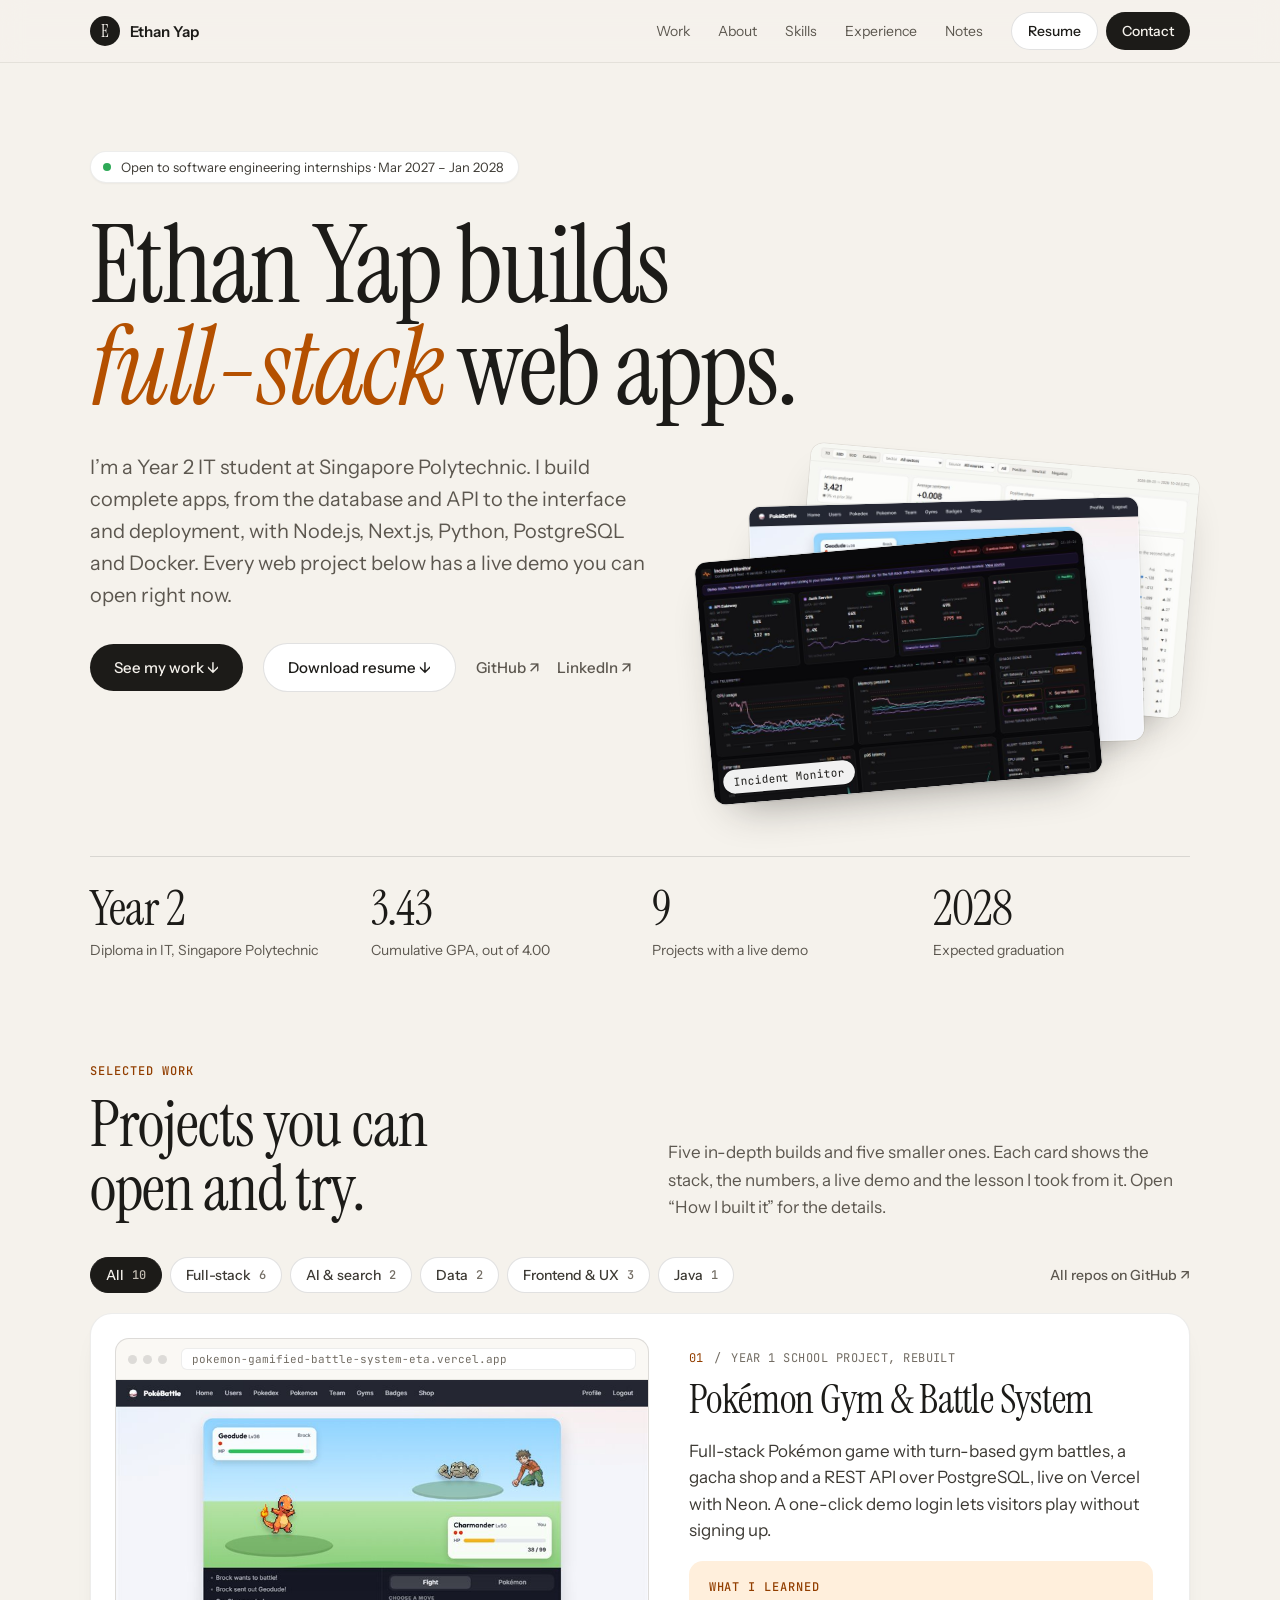
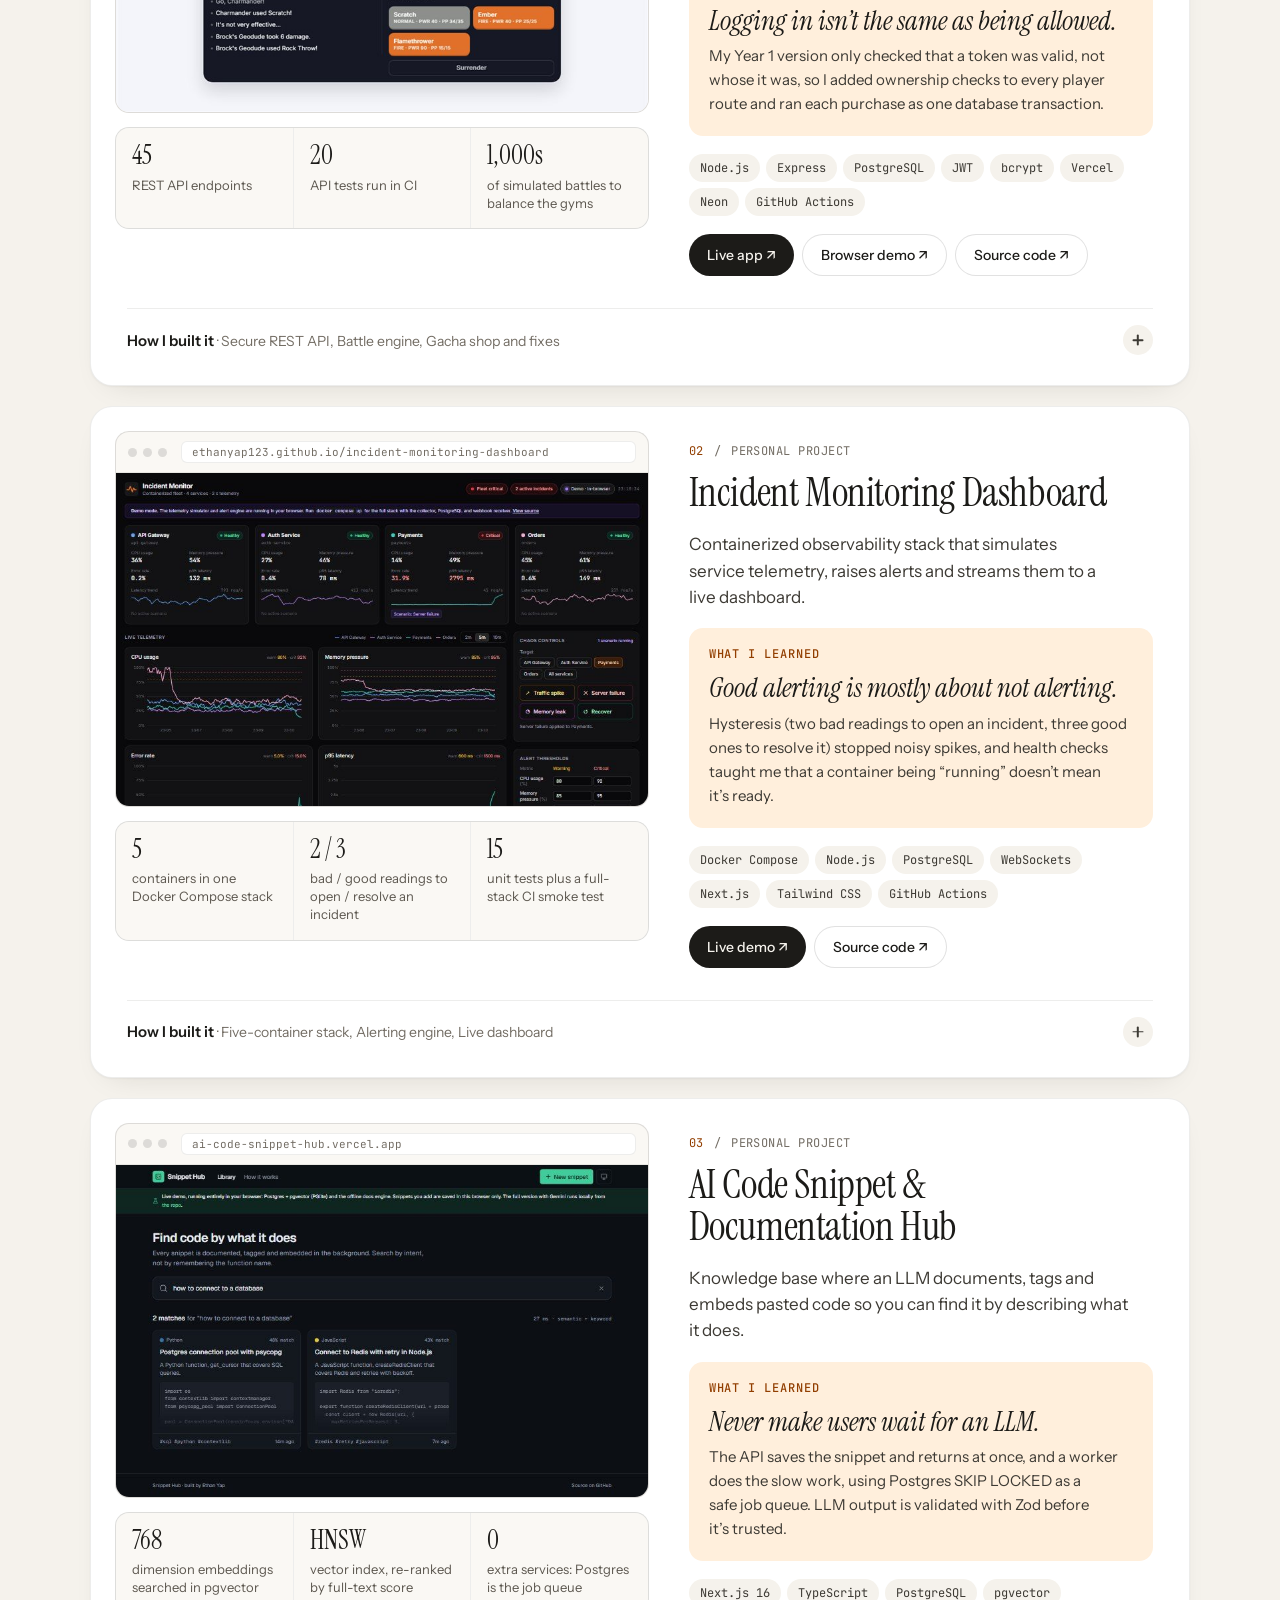
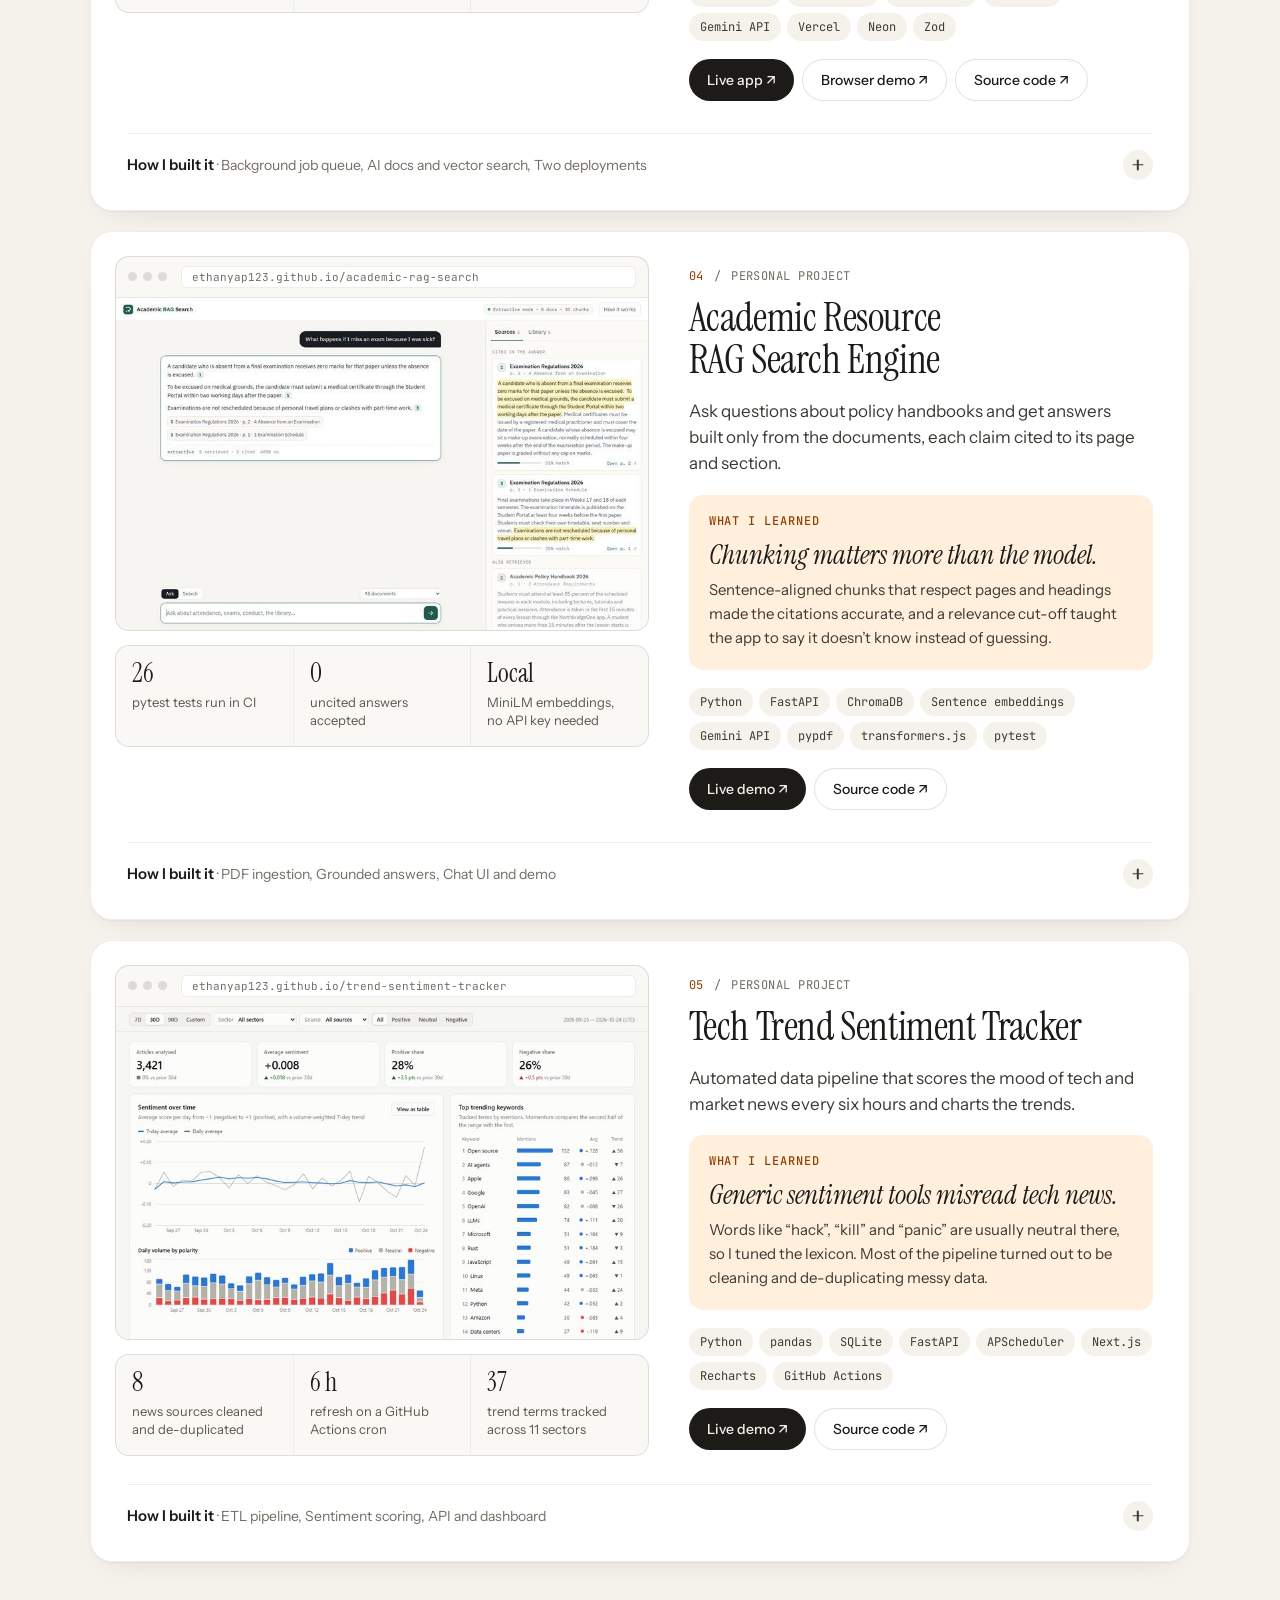
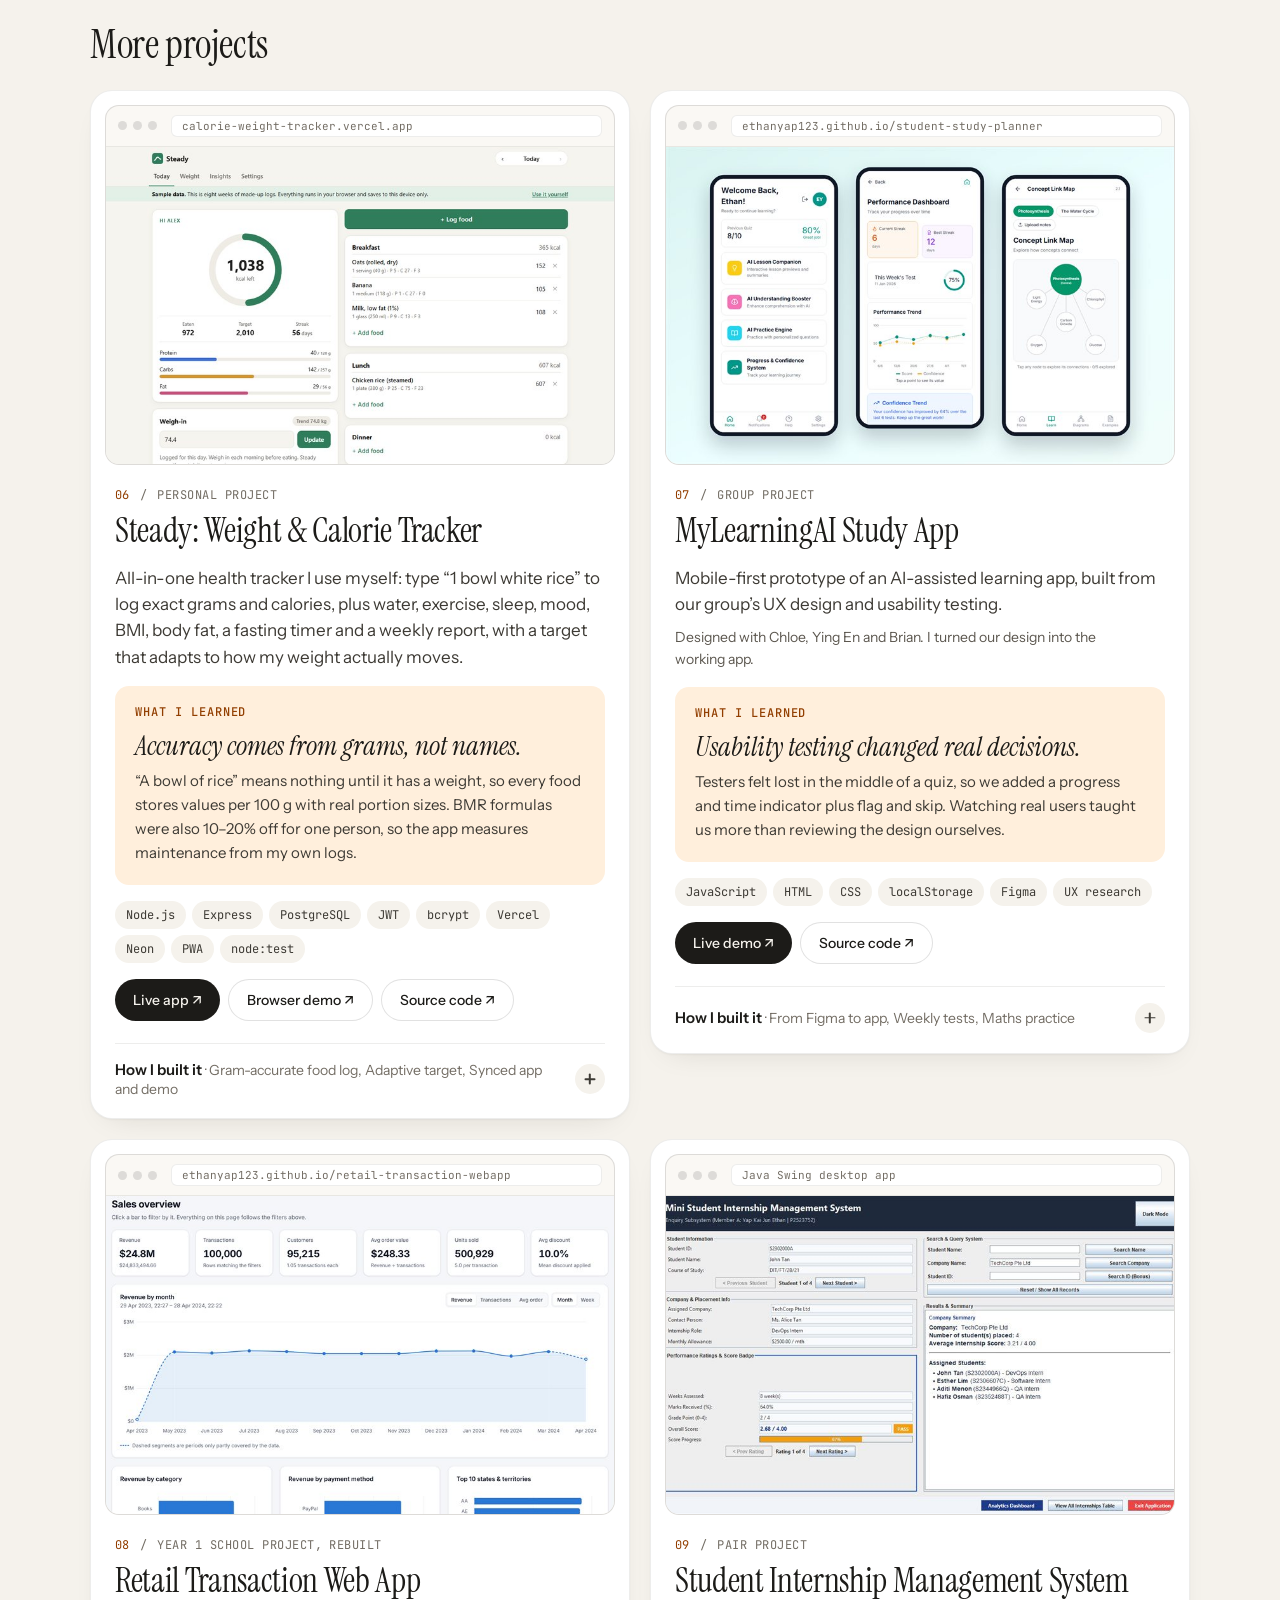
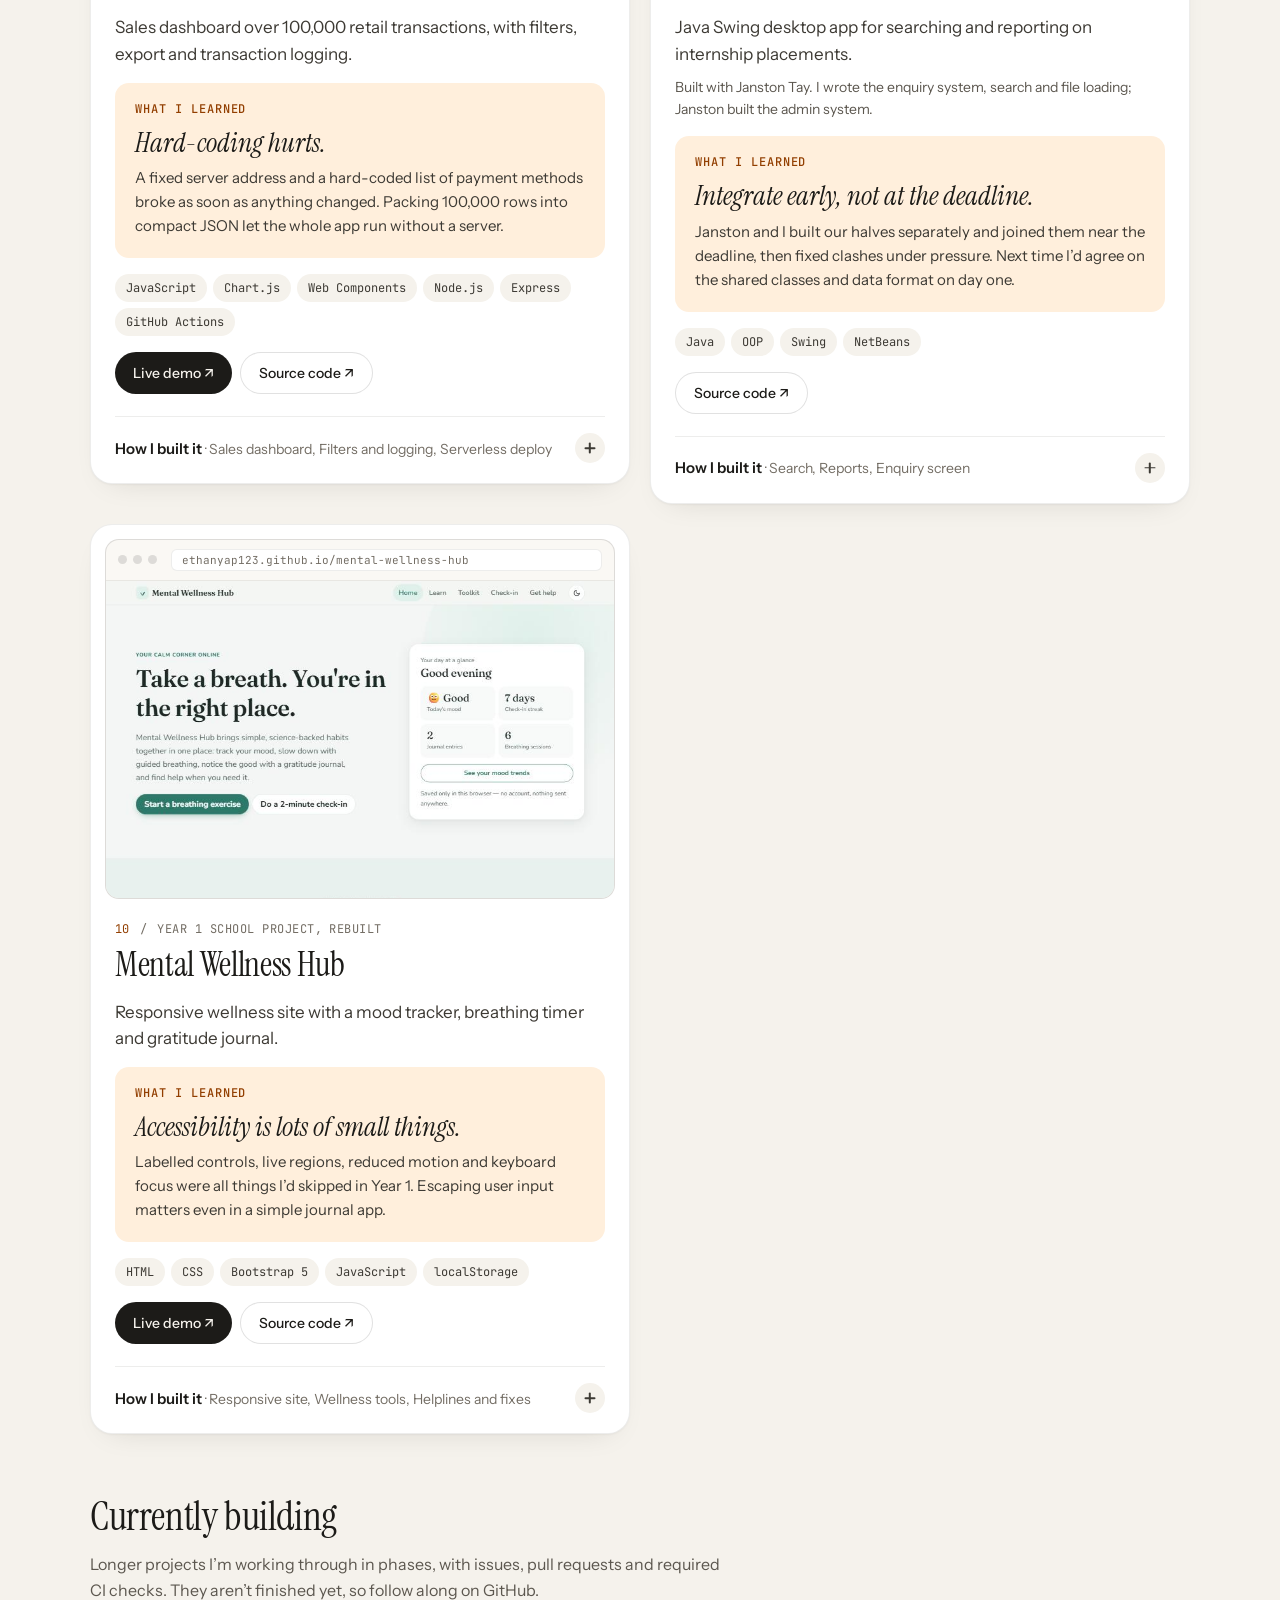
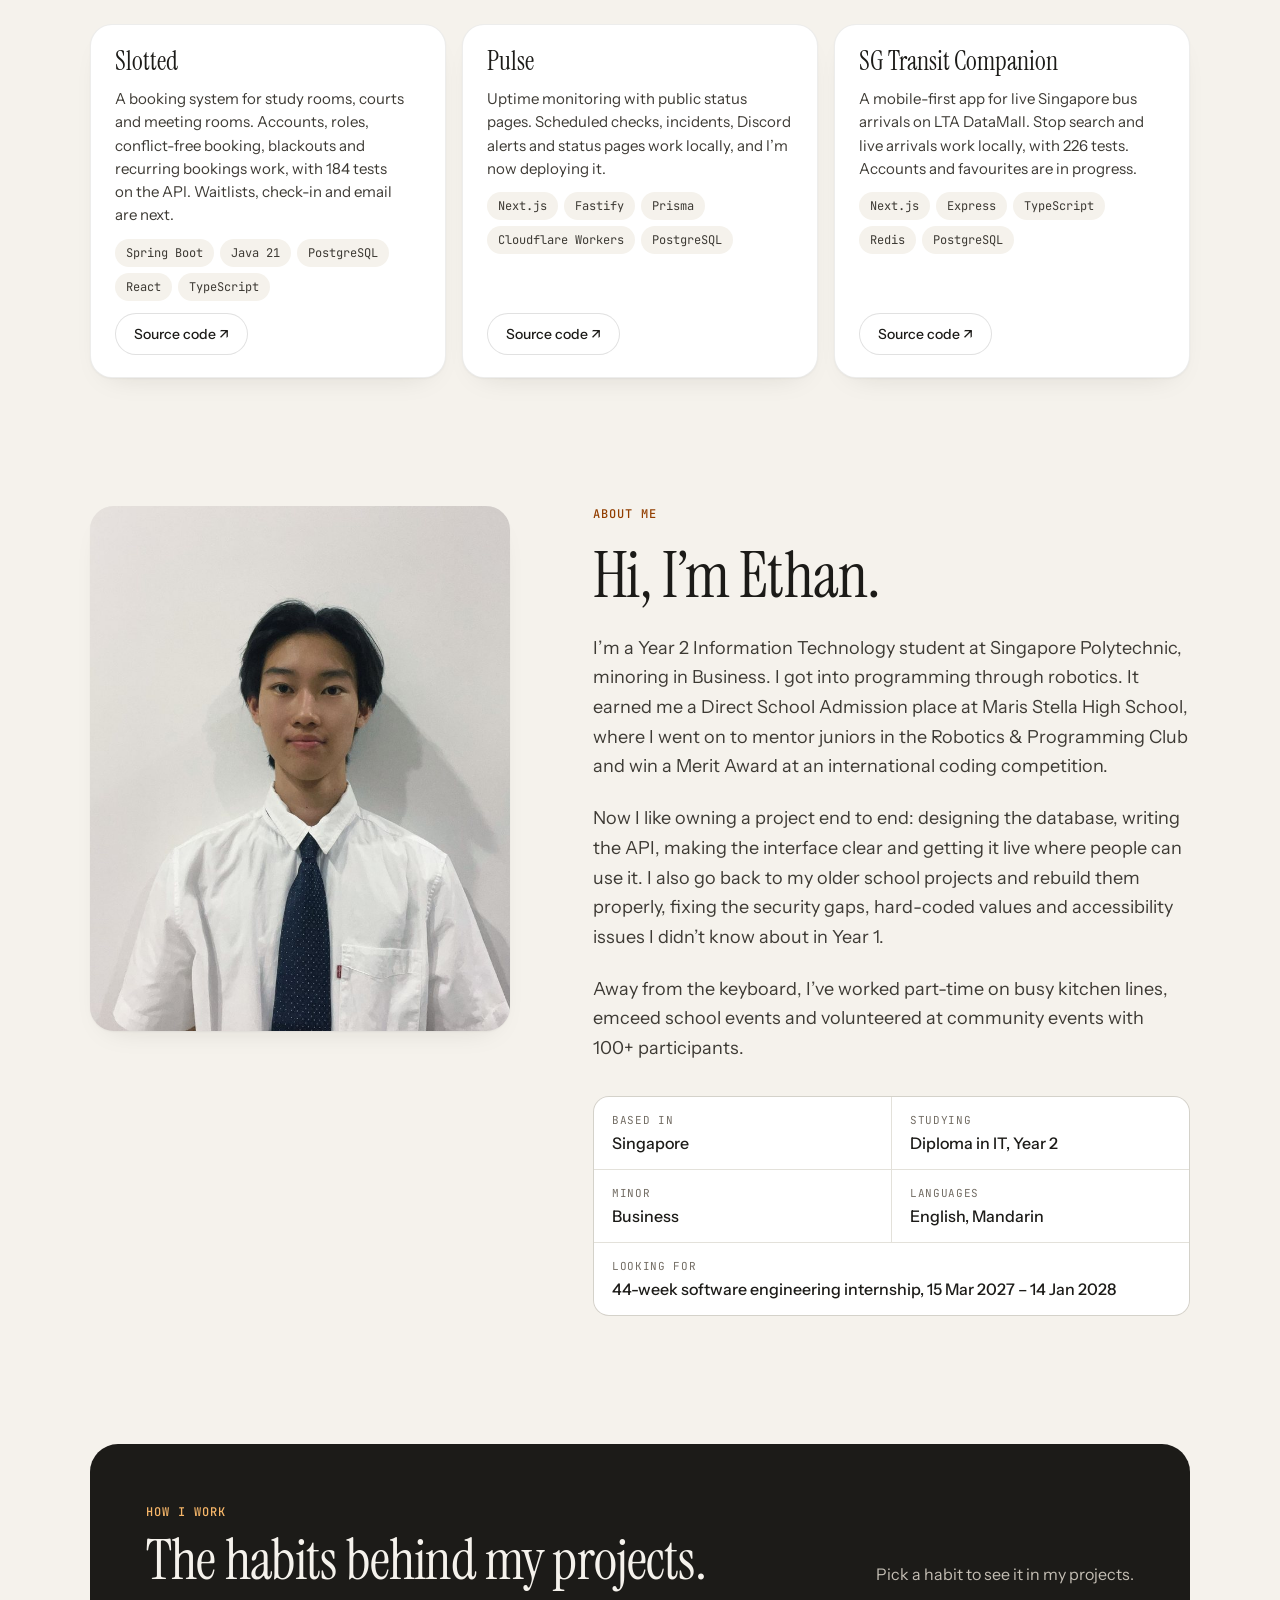
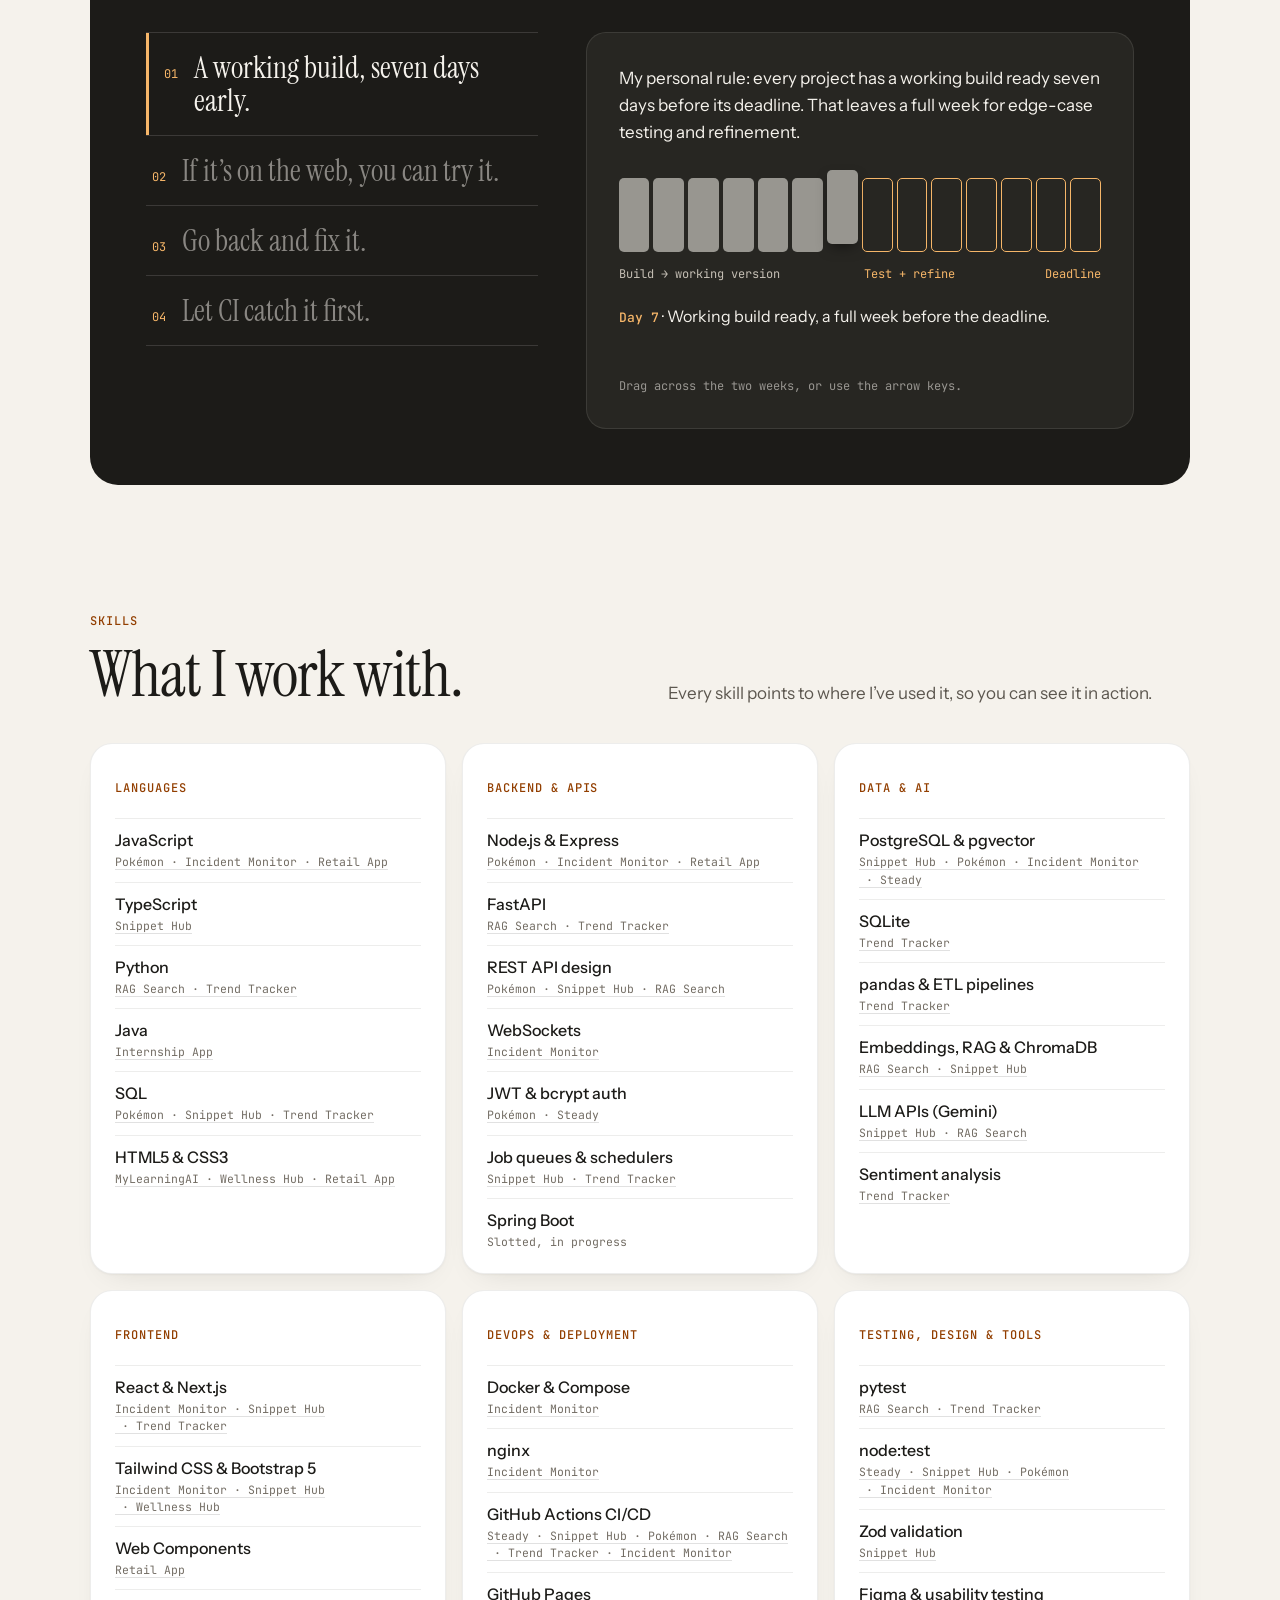
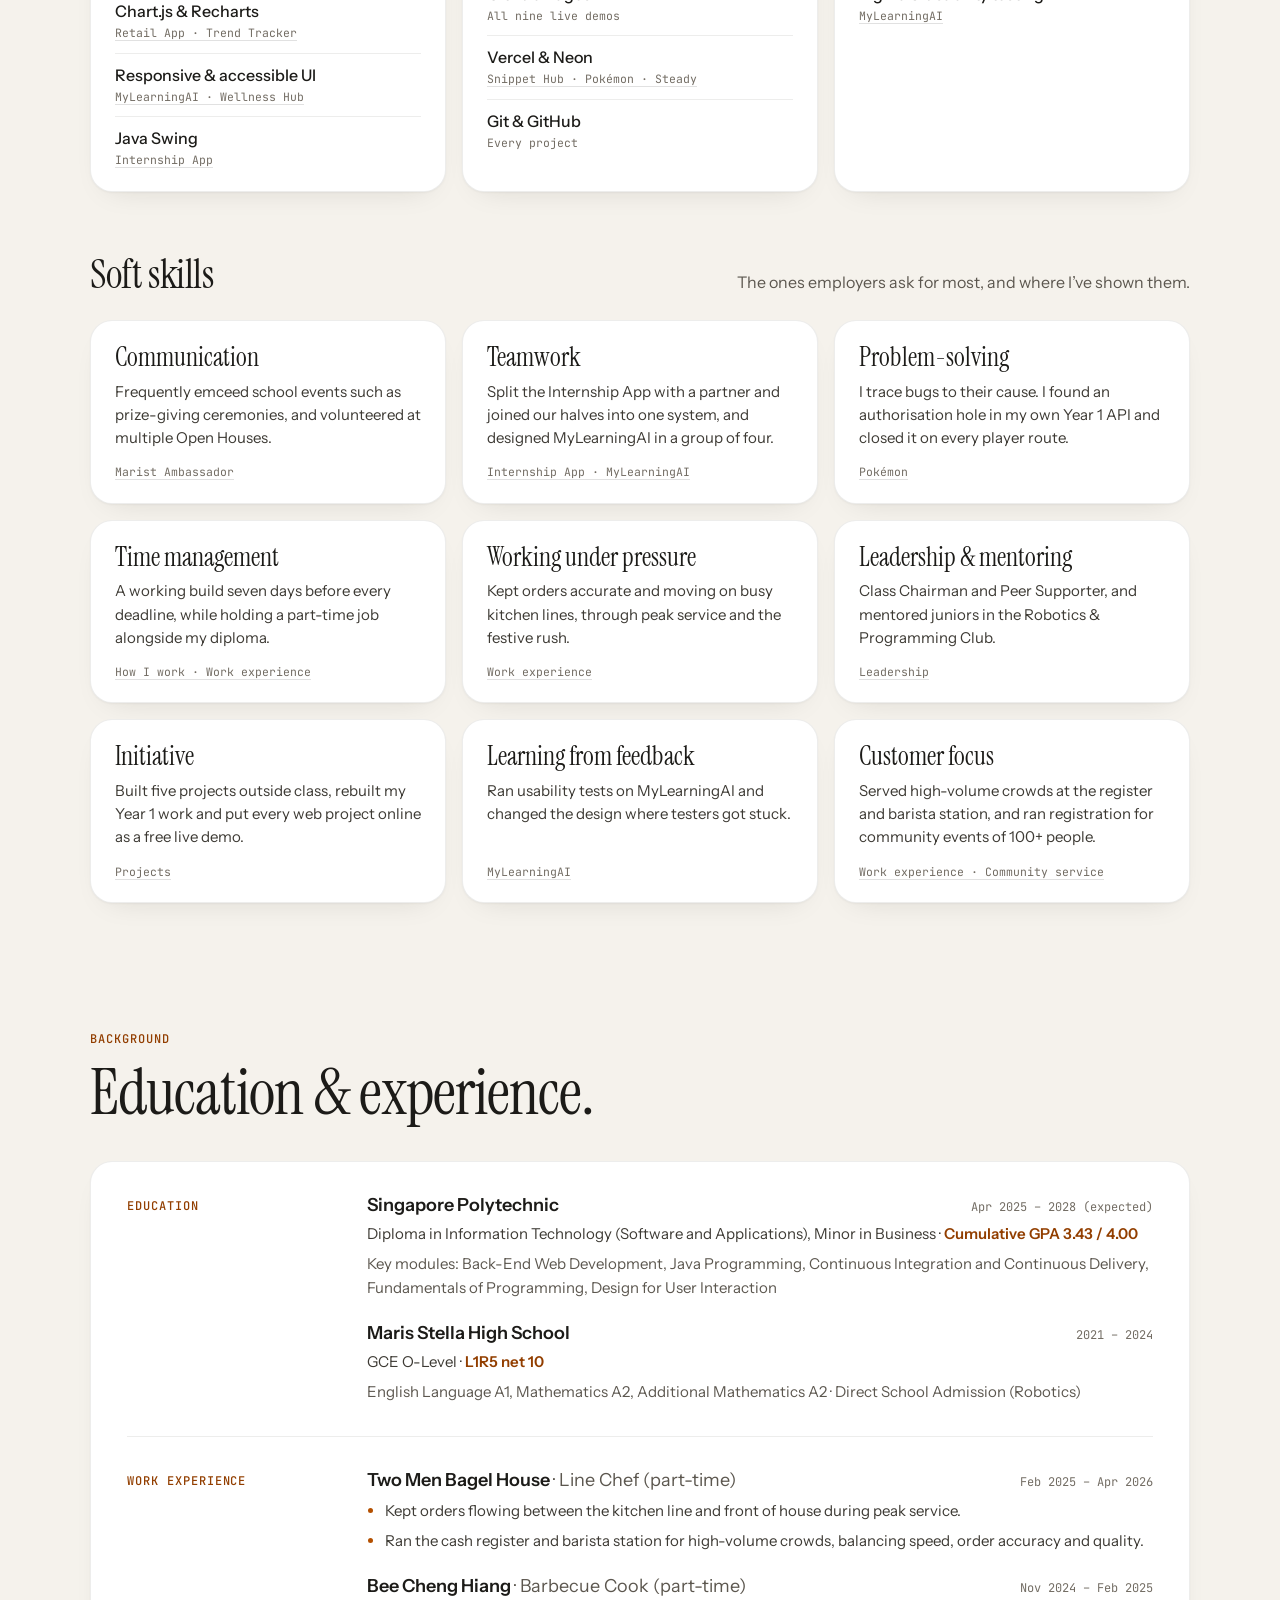
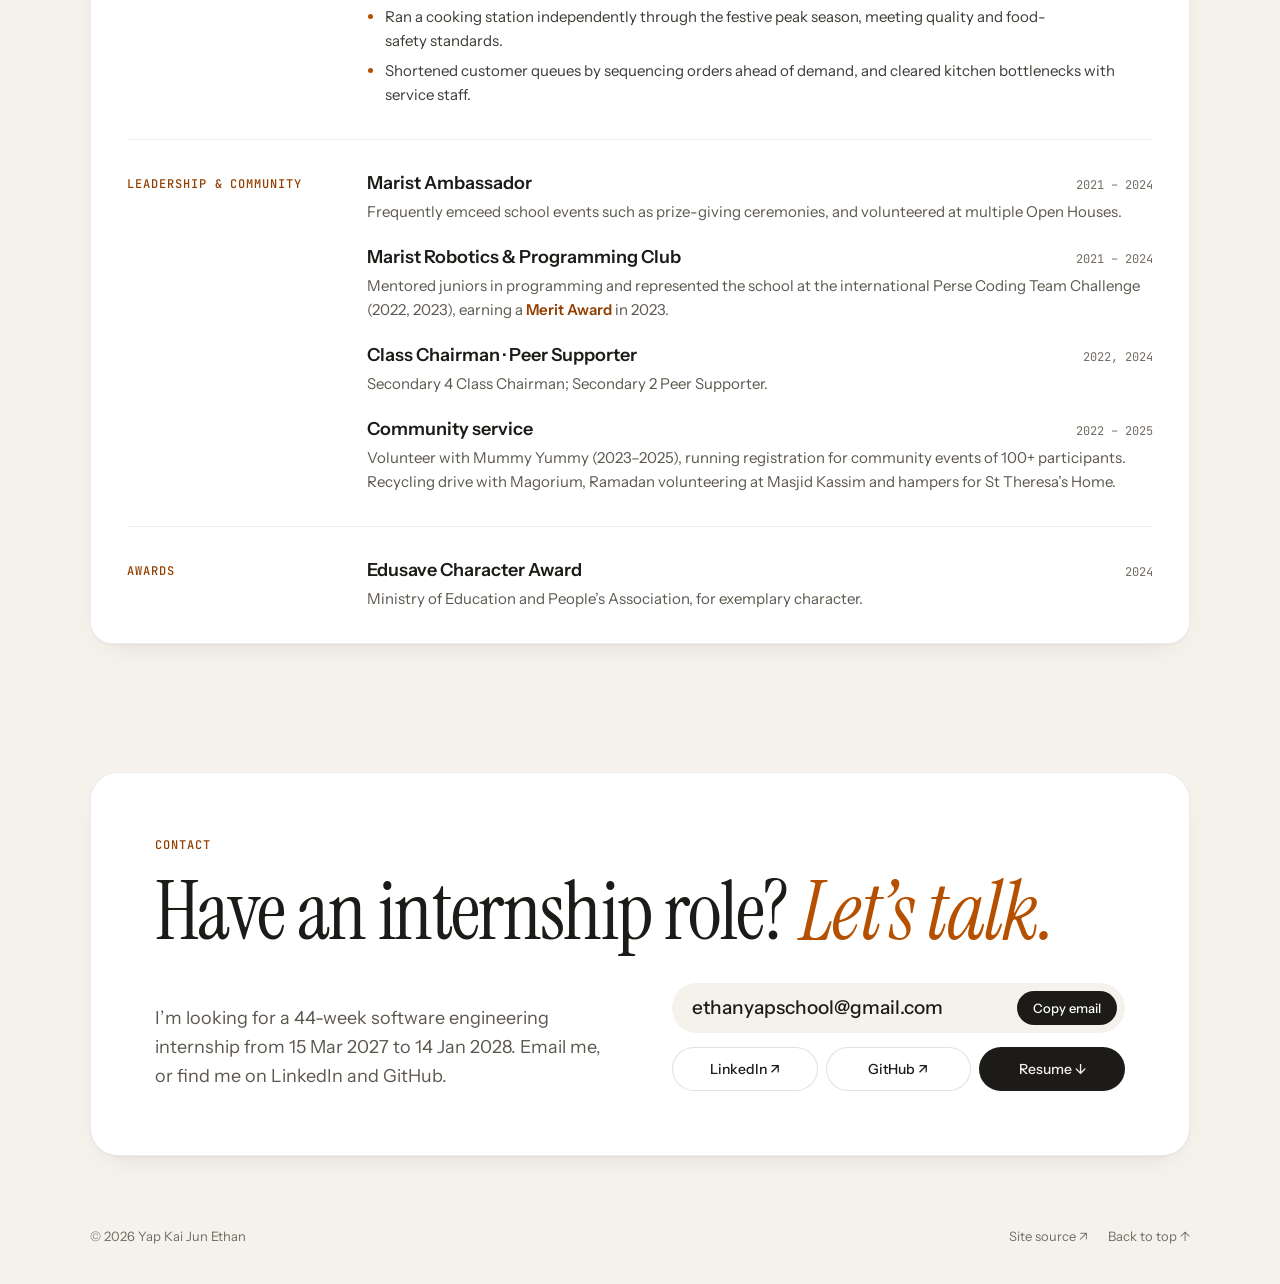
==== index.html @ b97f8cb4 "Link Notes from the main navigation" ====
<!DOCTYPE html>
<html lang="en">
<head>
<meta charset="utf-8">
<meta name="viewport" content="width=device-width, initial-scale=1">
<title>Ethan Yap · Portfolio</title>
<meta name="description" content="Ethan Yap — Year 2 IT student at Singapore Polytechnic seeking a software engineering internship. Nine projects with live demos: full-stack web apps, real-time dashboards, data pipelines and AI search.">
<meta name="theme-color" content="#f5f2ec">
<link rel="canonical" href="https://ethanyap123.github.io/portfolio/">
<link rel="icon" href="assets/favicon.svg" type="image/svg+xml">
<script type="application/ld+json">
{"@context":"https://schema.org","@type":"Person","name":"Ethan Yap","alternateName":"Yap Kai Jun Ethan","url":"https://ethanyap123.github.io/portfolio/","image":"https://ethanyap123.github.io/portfolio/assets/ethan.jpg","email":"mailto:ethanyapschool@gmail.com","jobTitle":"Information Technology Student","affiliation":{"@type":"CollegeOrUniversity","name":"Singapore Polytechnic"},"address":{"@type":"PostalAddress","addressCountry":"SG"},"knowsLanguage":["English","Mandarin"],"sameAs":["https://github.com/EthanYap123","https://www.linkedin.com/in/yap-kai-jun-ethan/"]}
</script>
<meta property="og:type" content="website">
<meta property="og:url" content="https://ethanyap123.github.io/portfolio/">
<meta property="og:title" content="Ethan Yap · Portfolio">
<meta property="og:description" content="Year 2 IT student at Singapore Polytechnic, seeking a software engineering internship. Nine projects with live demos: full-stack apps, real-time dashboards, data pipelines and AI search.">
<meta property="og:image" content="https://ethanyap123.github.io/portfolio/assets/og-preview.jpg">
<meta property="og:image:width" content="1200">
<meta property="og:image:height" content="630">
<meta name="twitter:card" content="summary_large_image">
<link rel="preconnect" href="https://fonts.googleapis.com">
<link rel="preconnect" href="https://fonts.gstatic.com" crossorigin>
<link rel="preload" as="style" href="https://fonts.googleapis.com/css2?family=Instrument+Sans:wght@400;500;600&family=Instrument+Serif:ital@0;1&family=JetBrains+Mono:wght@400;500&display=swap" onload="this.onload=null;this.rel='stylesheet'">
<noscript><link rel="stylesheet" href="https://fonts.googleapis.com/css2?family=Instrument+Sans:wght@400;500;600&family=Instrument+Serif:ital@0;1&family=JetBrains+Mono:wght@400;500&display=swap"></noscript>
<style>
/* Local fallbacks scaled to the web fonts' widths, so text doesn't reflow when they load. */
@font-face { font-family: 'Serif Fallback'; src: local('Times New Roman'); size-adjust: 83.6%; }
@font-face { font-family: 'Sans Fallback'; src: local('Arial'); size-adjust: 102.6%; }
:root {
  --bg: #f5f2ec;
  --surface: #fff;
  --surface-2: #faf8f4;
  --ink: #1c1b18;
  --ink-2: #3d3a34;
  --muted: #5c574f;
  --faint: #736d64;
  --line: rgba(28,27,24,.08);
  --line-2: rgba(28,27,24,.13);
  --accent: oklch(0.55 0.15 50);
  --accent-ink: oklch(0.47 0.13 48);
  --accent-soft: oklch(0.82 0.12 70);
  --accent-wash: oklch(0.96 0.03 72);
  --ok: oklch(0.65 0.16 150);
  --on-dark: #c4beb4;
  --shadow: 0 1px 2px rgba(28,27,24,.04), 0 12px 32px -20px rgba(28,27,24,.18);
  --gutter: clamp(20px,4vw,40px);
  --section-gap: clamp(80px,10vw,128px);
  --serif: 'Instrument Serif', 'Serif Fallback', Georgia, serif;
  --sans: 'Instrument Sans', 'Sans Fallback', system-ui, sans-serif;
  --mono: 'JetBrains Mono', ui-monospace, monospace;
}
* { box-sizing: border-box; }
html { scroll-behavior: smooth; scroll-padding-top: 84px; }
body { margin: 0; background: var(--bg); color: var(--ink); font-family: var(--sans); -webkit-font-smoothing: antialiased; overflow-x: clip; }
img { max-width: 100%; }
a { color: var(--ink); text-decoration: none; }
a:hover { color: var(--accent); }
::selection { background: var(--accent-soft); color: var(--ink); }
:focus-visible { outline: 2px solid var(--accent); outline-offset: 3px; }
@keyframes pulse { 0%,100% { opacity: 1 } 50% { opacity: .35 } }
@keyframes flash { 0%,40% { box-shadow: 0 0 0 3px var(--accent), var(--shadow); } 100% { box-shadow: 0 0 0 3px transparent, var(--shadow); } }
@media (prefers-reduced-motion: reduce) {
  html { scroll-behavior: auto; }
  *, *::before, *::after { transition: none !important; animation: none !important; }
}

.wrap { max-width: 1180px; margin: 0 auto; padding: 0 var(--gutter); }
.skip { position: absolute; left: 12px; top: -60px; z-index: 30; padding: 10px 16px; background: var(--ink); color: var(--bg); border-radius: 999px; font-size: 14px; }
.skip:focus { top: 12px; color: var(--bg); }
.sr-only { position: absolute; width: 1px; height: 1px; padding: 0; margin: -1px; overflow: hidden; clip: rect(0 0 0 0); white-space: nowrap; border: 0; }
.label { font-family: var(--mono); font-size: 12px; font-weight: 500; letter-spacing: .08em; text-transform: uppercase; color: var(--accent-ink); }
.meta { font-family: var(--mono); font-size: 12px; color: var(--faint); }
.h2 { margin: 0; font-family: var(--serif); font-weight: 400; font-size: clamp(40px,5vw,64px); line-height: 1; letter-spacing: -.015em; text-wrap: balance; }
.card { background: var(--surface); border: 1px solid var(--line); border-radius: 22px; box-shadow: var(--shadow); }
.section { padding-bottom: var(--section-gap); }
.section-head { display: grid; grid-template-columns: repeat(auto-fit,minmax(min(100%,380px),1fr)); align-items: end; gap: 16px 56px; margin-bottom: 36px; }
.section-head > div { display: flex; flex-direction: column; gap: 14px; }
.section-intro { margin: 0; max-width: 34em; font-size: 17px; line-height: 1.6; color: var(--muted); text-wrap: pretty; }

.pill { display: inline-flex; align-items: center; justify-content: center; gap: 8px; border-radius: 999px; font-weight: 500; white-space: nowrap; transition: background .2s, border-color .2s, color .2s, transform .2s; }
.pill.dark { background: var(--ink); color: var(--bg); }
.pill.dark:hover { background: var(--accent); color: #fff; }
.pill.light { background: var(--surface); border: 1px solid var(--line-2); color: var(--ink); }
.pill.light:hover { border-color: var(--ink); color: var(--ink); }
.btn { padding: 11px 18px; font-size: 14px; }

/* Header */
.site-header { position: sticky; top: 0; z-index: 20; background: rgba(245,242,236,.86); backdrop-filter: blur(12px); -webkit-backdrop-filter: blur(12px); border-bottom: 1px solid var(--line); }
.site-header nav { position: relative; max-width: 1180px; margin: 0 auto; padding: 12px var(--gutter); display: flex; align-items: center; gap: clamp(14px,2.2vw,28px); }
.brand { display: flex; flex-shrink: 0; white-space: nowrap; align-items: center; gap: 10px; font-weight: 600; font-size: 15px; }
.mark { width: 30px; height: 30px; border-radius: 50%; background: var(--ink); color: var(--bg); display: grid; place-items: center; font-family: var(--serif); font-size: 17px; font-weight: 400; }
.nav-links { margin-left: auto; display: flex; align-items: center; gap: clamp(14px,2.2vw,28px); font-size: 14px; }
.nav-text { position: relative; color: var(--muted); padding: 6px 0; }
.nav-text:hover, .nav-text[aria-current="true"] { color: var(--ink); }
.nav-text[aria-current="true"]::after { content: ''; position: absolute; left: 0; right: 0; bottom: 0; height: 2px; border-radius: 2px; background: var(--accent); }
.nav-pills { display: flex; gap: 8px; }
.nav-pills .pill { padding: 9px 16px; font-size: 14px; }
.menu-btn { margin: 0; font: inherit; font-weight: 500; cursor: pointer; -webkit-appearance: none; appearance: none; }
.menu-btn, .menu-only { display: none !important; }
@media (max-width: 760px) {
  .nav-pills { margin-left: auto; }
  .nav-resume { display: none; }
  .menu-btn { display: inline-flex !important; }
  .menu-btn:focus-visible { outline: 2px solid var(--accent); outline-offset: 3px; }
  .nav-links { display: none; position: absolute; top: 100%; left: 0; right: 0; margin: 0; padding: 8px var(--gutter) 16px; flex-direction: column; align-items: stretch; gap: 0; background: var(--bg); border-bottom: 1px solid var(--line); box-shadow: 0 16px 24px -16px rgba(28,27,24,.18); }
  .nav-links.open { display: flex; }
  .nav-links .nav-text { display: block !important; padding: 13px 0; font-size: 17px; color: var(--ink); border-bottom: 1px solid var(--line); }
  .nav-links .nav-text:last-child { border-bottom: 0; }
  .nav-text[aria-current="true"]::after { display: none; }
}

/* Hero */
.hero { display: grid; grid-template-columns: minmax(0,1fr); grid-template-areas: "status" "title" "copy" "facts"; gap: 32px; padding-top: clamp(48px,7vw,88px); padding-bottom: clamp(64px,8vw,104px); }
.status { grid-area: status; display: inline-flex; justify-self: start; align-items: center; gap: 10px; padding: 7px 14px 7px 12px; background: var(--surface); border: 1px solid var(--line); border-radius: 999px; font-size: 13px; color: var(--ink-2); box-shadow: 0 1px 2px rgba(28,27,24,.04); }
.dot { flex: none; width: 8px; height: 8px; border-radius: 50%; background: var(--ok); animation: pulse 2.4s ease-in-out infinite; }
.status-dates { white-space: nowrap; }
h1 { grid-area: title; margin: 0; font-family: var(--serif); font-weight: 400; font-size: clamp(52px,8.4vw,116px); line-height: .95; letter-spacing: -.025em; text-wrap: balance; }
h1 em { white-space: nowrap; color: var(--accent); }
.hero-copy { grid-area: copy; display: flex; flex-direction: column; gap: 32px; align-self: start; }
.lede { margin: 0; max-width: 32em; font-size: clamp(18px,1.6vw,20px); line-height: 1.6; color: var(--muted); text-wrap: pretty; }
.ctas { display: flex; gap: 12px 20px; flex-wrap: wrap; align-items: center; }
.ctas .pill { padding: 14px 24px; font-size: 15px; }
.text-links { display: flex; gap: 18px; font-size: 15px; font-weight: 500; }
.text-links a { color: var(--muted); }
.text-links a:hover { color: var(--ink); }
.deck { grid-area: deck; display: none; position: relative; aspect-ratio: 4/3; align-self: center; }
.deck a { position: absolute; width: 80%; border-radius: 12px; overflow: hidden; background: var(--surface); box-shadow: 0 0 0 1px rgba(28,27,24,.08), 0 22px 44px -22px rgba(28,27,24,.45); transition: transform .4s cubic-bezier(.2,.7,.2,1); }
.deck img { display: block; width: 100%; height: auto; aspect-ratio: 16/10; object-fit: cover; object-position: top; }
.deck span { position: absolute; left: 10px; bottom: 10px; padding: 5px 10px; border-radius: 999px; background: rgba(255,255,255,.94); font-family: var(--mono); font-size: 11px; color: var(--ink); box-shadow: 0 1px 3px rgba(0,0,0,.12); }
.deck a:nth-child(1) { top: 2%; right: 0; transform: rotate(5deg); }
.deck a:nth-child(2) { top: 14%; right: 10%; transform: rotate(-1.5deg); }
.deck a:nth-child(3) { top: 26%; right: 20%; transform: rotate(-5deg); }
.deck:hover a:nth-child(1) { transform: translate(4%,-5%) rotate(7deg); }
.deck:hover a:nth-child(3) { transform: translate(-4%,5%) rotate(-8deg); }
.deck a:hover { z-index: 2; }
.facts { grid-area: facts; display: grid; grid-template-columns: repeat(2,minmax(0,1fr)); gap: 24px; margin: 8px 0 0; padding-top: 28px; border-top: 1px solid var(--line-2); }
.facts div { display: flex; flex-direction: column-reverse; justify-content: flex-end; gap: 8px; }
.facts dd { margin: 0; font-family: var(--serif); font-size: clamp(34px,4vw,48px); line-height: 1; letter-spacing: -.01em; }
.facts dt { font-size: 14px; line-height: 1.4; color: var(--muted); }
@media (min-width: 720px) { .facts { grid-template-columns: repeat(4,minmax(0,1fr)); } }
@media (min-width: 920px) {
  .hero { grid-template-columns: minmax(0,1fr) minmax(0,.86fr); grid-template-areas: "status status" "title title" "copy deck" "facts facts"; column-gap: 48px; }
  .deck { display: block; }
}

/* Work */
.toolbar { display: flex; justify-content: space-between; align-items: center; gap: 16px 24px; flex-wrap: wrap; margin-bottom: 20px; }
.filters { display: flex; flex-wrap: wrap; gap: 8px; }
.filter { all: unset; box-sizing: border-box; cursor: pointer; display: inline-flex; align-items: center; gap: 8px; padding: 8px 15px; border-radius: 999px; border: 1px solid var(--line-2); background: var(--surface); font-size: 14px; font-weight: 500; color: var(--ink-2); transition: background .2s, border-color .2s, color .2s; }
.filter:hover { border-color: var(--ink); }
.filter:focus-visible { outline: 2px solid var(--accent); outline-offset: 2px; }
.filter[aria-pressed="true"] { background: var(--ink); border-color: var(--ink); color: var(--bg); }
.filter .count { font-family: var(--mono); font-size: 12px; color: var(--faint); }
.filter[aria-pressed="true"] .count { color: var(--on-dark); }
.all-repos { font-size: 14px; font-weight: 500; color: var(--muted); }
.group[hidden], .project[hidden] { display: none; }
.featured { display: flex; flex-direction: column; gap: 20px; }
.group + .group { margin-top: 56px; }
.group-title { margin: 0 0 20px; font-family: var(--serif); font-weight: 400; font-size: clamp(30px,3.4vw,40px); letter-spacing: -.01em; }
.more { display: grid; grid-template-columns: repeat(auto-fit,minmax(min(100%,440px),1fr)); align-items: start; gap: 20px; }
.project.flash { animation: flash 1.8s ease-out; }
.building { margin-top: 56px; }
.building .group-title { margin-bottom: 10px; }
.building-intro { margin: 0 0 20px; max-width: 40em; font-size: 16px; line-height: 1.6; color: var(--muted); text-wrap: pretty; }
.building-list { list-style: none; margin: 0; padding: 0; display: grid; grid-template-columns: repeat(auto-fit,minmax(min(100%,320px),1fr)); gap: 16px; }
.building-list > li { padding: 22px 24px; display: flex; flex-direction: column; align-items: flex-start; gap: 12px; }
.building-list strong { font-family: var(--serif); font-weight: 400; font-size: 26px; line-height: 1.1; }
.building-list > li > span { font-size: 15px; line-height: 1.55; color: var(--ink-2); text-wrap: pretty; }
.building-list .btn { margin-top: auto; }

.feature { display: grid; grid-template-columns: minmax(0,1fr); gap: 28px; padding: clamp(14px,2vw,24px); }
.feature-media { display: flex; flex-direction: column; gap: 14px; }
.feature-body { display: flex; flex-direction: column; align-items: flex-start; gap: 18px; padding: 4px clamp(4px,1vw,12px) 0; }
@media (min-width: 940px) {
  .feature { grid-template-columns: minmax(0,1.12fr) minmax(0,1fr); column-gap: 40px; }
  .feature-body { padding: 12px 12px 4px 0; }
}
/* One column: unwrap both halves so the numbers sit under the summary, not above the title. */
@media (max-width: 939px) {
  .feature { gap: 16px; padding: 16px; }
  .feature-media, .feature-body { display: contents; }
  .feature .frame { order: 1; margin-bottom: 6px; }
  .feature .kicker { order: 2; padding: 0 4px; }
  .feature .project-title { order: 3; padding: 0 4px; }
  .feature .summary { order: 4; padding: 0 4px; }
  .feature .role { order: 5; padding: 0 4px; }
  .feature .stats { order: 6; }
  .feature .lesson { order: 7; }
  .feature .tags { order: 8; }
  .feature .actions { order: 9; }
  .feature .build { order: 10; margin: 0; }
}
.frame { display: block; border-radius: 14px; overflow: hidden; border: 1px solid var(--line-2); background: var(--surface-2); }
.frame-bar { display: flex; align-items: center; gap: 6px; padding: 9px 12px; border-bottom: 1px solid var(--line); }
.frame-bar i { flex: none; width: 9px; height: 9px; border-radius: 50%; background: rgba(28,27,24,.13); }
.frame-url { flex: 1; min-width: 0; margin-left: 8px; padding: 3px 10px; border-radius: 6px; background: var(--surface); border: 1px solid var(--line); font-family: var(--mono); font-size: 11px; color: var(--faint); white-space: nowrap; overflow: hidden; text-overflow: ellipsis; }
.frame img { display: block; width: 100%; height: auto; aspect-ratio: 16/10; object-fit: cover; object-position: top; transition: transform .5s cubic-bezier(.2,.7,.2,1); }
a.frame:hover img { transform: scale(1.02); }
.stats { display: grid; grid-template-columns: minmax(0,1fr); gap: 1px; margin: 0; background: var(--line); border: 1px solid var(--line); border-radius: 14px; overflow: hidden; }
.stats div { display: flex; flex-direction: row-reverse; justify-content: flex-end; align-items: baseline; gap: 14px; padding: 12px 16px; background: var(--surface-2); }
.stats dd { flex: none; min-width: 72px; margin: 0; font-family: var(--serif); font-size: 26px; line-height: 1.05; }
.stats dt { font-size: 13px; line-height: 1.4; color: var(--muted); }
@media (min-width: 560px) {
  .stats { grid-template-columns: repeat(3,minmax(0,1fr)); }
  .stats div { flex-direction: column-reverse; justify-content: flex-end; align-items: stretch; gap: 6px; padding: 14px 16px 16px; }
  .stats dd { min-width: 0; }
}
.kicker { display: flex; align-items: center; gap: 10px; flex-wrap: wrap; font-family: var(--mono); font-size: 12px; letter-spacing: .04em; text-transform: uppercase; color: var(--faint); }
.kicker .num { color: var(--accent-ink); }
.project-title { margin: -6px 0 0; font-family: var(--serif); font-weight: 400; font-size: clamp(30px,3.2vw,40px); line-height: 1.05; letter-spacing: -.01em; text-wrap: balance; }
.mini .project-title { font-size: clamp(28px,2.8vw,34px); }
.summary { margin: 0; font-size: 17px; line-height: 1.55; color: var(--ink-2); text-wrap: pretty; }
.role { margin: -6px 0 0; font-size: 14px; line-height: 1.55; color: var(--muted); text-wrap: pretty; }
.lesson { align-self: stretch; display: flex; flex-direction: column; gap: 8px; padding: 18px 20px 20px; border-radius: 14px; background: var(--accent-wash); }
.lesson-head { margin: 2px 0 0; font-family: var(--serif); font-style: italic; font-size: clamp(23px,2.2vw,27px); line-height: 1.15; color: var(--ink); text-wrap: balance; }
.lesson p:last-child { margin: 0; font-size: 15px; line-height: 1.6; color: var(--ink-2); text-wrap: pretty; }
.tags { display: flex; flex-wrap: wrap; gap: 6px; margin: 0; padding: 0; list-style: none; }
.tags li { font-family: var(--mono); font-size: 12px; padding: 6px 11px; background: var(--bg); border-radius: 999px; color: var(--ink-2); }
.actions { display: flex; flex-wrap: wrap; gap: 8px; }
.build { grid-column: 1 / -1; align-self: stretch; border-top: 1px solid var(--line); }
.feature .build { margin: 0 clamp(4px,1vw,12px); }
.build summary { list-style: none; cursor: pointer; display: flex; align-items: center; justify-content: space-between; gap: 16px; padding: 16px 0 6px; font-size: 15px; font-weight: 600; }
.build summary::-webkit-details-marker { display: none; }
.build summary:hover { color: var(--accent); }
.build summary:focus-visible { outline-offset: 4px; border-radius: 6px; }
.build summary .hint { font-weight: 400; color: var(--faint); font-size: 14px; }
.plus { position: relative; flex: none; width: 30px; height: 30px; border-radius: 50%; background: var(--bg); transition: transform .25s; }
.plus::before, .plus::after { content: ''; position: absolute; left: 50%; top: 50%; width: 11px; height: 1.6px; border-radius: 1px; background: var(--ink-2); transform: translate(-50%,-50%); }
.plus::after { transform: translate(-50%,-50%) rotate(90deg); }
.build[open] .plus { transform: rotate(45deg); }
.steps { list-style: none; margin: 0; padding: 12px 0 10px; display: grid; grid-template-columns: repeat(auto-fit,minmax(min(100%,250px),1fr)); gap: 20px 28px; counter-reset: step; }
.steps li { display: flex; flex-direction: column; gap: 8px; counter-increment: step; }
.steps h4 { margin: 0; display: flex; gap: 10px; align-items: baseline; font-size: 15px; font-weight: 600; }
.steps h4::before { content: counter(step, decimal-leading-zero); font-family: var(--mono); font-size: 12px; font-weight: 500; color: var(--accent-ink); }
.steps p { margin: 0; font-size: 14.5px; line-height: 1.65; color: var(--ink-2); text-wrap: pretty; }
.mini { padding: 14px; display: flex; flex-direction: column; gap: 22px; }
.mini-body { display: flex; flex-direction: column; align-items: flex-start; gap: 16px; padding: 0 clamp(4px,1vw,10px) 0; }
.mini .steps { grid-template-columns: minmax(0,1fr); }

/* About */
.about { display: grid; grid-template-columns: minmax(0,1fr); gap: 40px clamp(40px,6vw,88px); align-items: start; }
@media (min-width: 900px) { .about { grid-template-columns: minmax(0,5fr) minmax(0,7fr); } }
.portrait { margin: 0; max-width: 420px; aspect-ratio: 4/5; border-radius: 24px; overflow: hidden; background: #eceae5; box-shadow: var(--shadow); }
.portrait img { width: 100%; height: 100%; object-fit: cover; object-position: 50% 18%; display: block; }
@media (max-width: 899px) { .portrait { max-width: 300px; } }
.about-copy { display: flex; flex-direction: column; gap: 22px; }
.about-copy > p { margin: 0; max-width: 36em; font-size: 18px; line-height: 1.65; color: var(--ink-2); text-wrap: pretty; }
.about-copy .h2 { margin-bottom: 4px; }
.about-facts { margin: 10px 0 0; display: grid; grid-template-columns: repeat(2,minmax(0,1fr)); gap: 1px; background: var(--line); border: 1px solid var(--line); border-radius: 16px; overflow: hidden; }
.about-facts div { padding: 16px 18px; background: var(--surface); display: flex; flex-direction: column; gap: 6px; }
.about-facts div:last-child { grid-column: 1 / -1; }
.about-facts dt { font-family: var(--mono); font-size: 11px; letter-spacing: .06em; text-transform: uppercase; color: var(--faint); }
.about-facts dd { margin: 0; font-size: 16px; font-weight: 500; }

/* How I work */
.how { --rule: rgba(245,242,236,.14); margin-bottom: var(--section-gap); padding: clamp(24px,5vw,56px); border-radius: 28px; background: var(--ink); color: var(--bg); display: flex; flex-direction: column; gap: clamp(28px,4vw,44px); }
.how .label { color: var(--accent-soft); }
.how h2 { margin: 12px 0 0; font-family: var(--serif); font-weight: 400; font-size: clamp(38px,4.6vw,56px); line-height: 1; letter-spacing: -.015em; }
.how p { margin: 0; font-size: 16px; line-height: 1.6; color: var(--on-dark); text-wrap: pretty; }
.how-head { display: flex; justify-content: space-between; align-items: flex-end; gap: 12px 32px; flex-wrap: wrap; }
.how-body { display: grid; grid-template-columns: minmax(0,1fr); gap: 24px; }
@media (min-width: 900px) { .how-body { grid-template-columns: minmax(0,5fr) minmax(0,7fr); gap: 48px; align-items: start; } .habit-panel { min-height: 380px; } }
.habit-tabs { display: flex; flex-direction: column; border-top: 1px solid var(--rule); }
.habit-tabs button { all: unset; box-sizing: border-box; cursor: pointer; display: flex; align-items: baseline; gap: 16px; padding: 18px 6px; border-bottom: 1px solid var(--rule); color: rgba(245,242,236,.5); font-family: var(--serif); font-size: clamp(22px,2.4vw,30px); line-height: 1.1; transition: color .2s, padding .25s, box-shadow .25s; }
.habit-tabs button:hover { color: var(--bg); }
.habit-tabs button[aria-selected="true"] { color: var(--bg); padding-left: 18px; box-shadow: inset 3px 0 0 var(--accent-soft); }
.habit-tabs button:focus-visible { outline: 2px solid var(--accent-soft); outline-offset: -2px; border-radius: 4px; }
.habit-num { flex: none; font-family: var(--mono); font-size: 12px; color: var(--accent-soft); }
.habit-panel { display: flex; flex-direction: column; gap: 22px; padding: clamp(20px,3vw,32px); border-radius: 20px; background: rgba(245,242,236,.05); border: 1px solid rgba(245,242,236,.1); }
.habit-panel[hidden] { display: none; }
.habit-panel:focus-visible { outline: 2px solid var(--accent-soft); outline-offset: 2px; }
.habit-panel > p:first-child { font-size: 17px; color: var(--bg); }
.how .hint { font-family: var(--mono); font-size: 12px; color: rgba(245,242,236,.55); }
.timeline { position: relative; padding-top: 10px; cursor: pointer; touch-action: pan-y; user-select: none; -webkit-user-select: none; border-radius: 8px; }
.timeline:has(.day-range:focus-visible) { outline: 2px solid var(--accent-soft); outline-offset: 6px; }
.day-range { position: absolute; inset: 0; width: 100%; height: 100%; margin: 0; opacity: 0; pointer-events: none; }
.days { display: grid; grid-template-columns: repeat(14,minmax(0,1fr)); gap: 4px; }
.days span { aspect-ratio: 1/2.4; border-radius: 5px; border: 1px solid rgba(245,242,236,.28); transition: background .2s, border-color .2s, transform .2s; }
.days span.d-test, .days span.d-deadline { border-color: var(--accent-soft); }
.days span.d-build.on { background: rgba(245,242,236,.55); border-color: transparent; }
.days span.d-test.on { background: oklch(0.82 0.12 70 / .5); border-color: transparent; }
.days span.d-deadline.on { background: var(--accent-soft); }
.days span.now { transform: translateY(-8px); box-shadow: 0 6px 14px -4px rgba(0,0,0,.5); }
.days-legend { display: grid; grid-template-columns: 1fr 1fr; gap: 8px; margin-top: -8px; font-family: var(--mono); font-size: 12px; color: var(--on-dark); }
.days-legend > span:last-child { display: flex; justify-content: space-between; gap: 8px; color: var(--accent-soft); }
.day-status { min-height: 3.2em; color: var(--bg) !important; }
.day-status strong { font-family: var(--mono); font-size: 13px; font-weight: 500; color: var(--accent-soft); }
.evidence { list-style: none; margin: 0; padding: 0; }
.evidence li { border-top: 1px solid var(--rule); }
.evidence li:last-child { border-bottom: 1px solid var(--rule); }
.evidence a.row { color: var(--bg); }
.evidence .row { display: grid; grid-template-columns: 136px minmax(0,1fr) auto; gap: 4px 16px; align-items: baseline; padding: 14px 2px; }
.evidence strong { font-size: 15px; font-weight: 600; }
.evidence strong a { color: var(--bg); border-bottom: 1px solid rgba(245,242,236,.3); }
.evidence strong a:hover { color: var(--accent-soft); border-color: var(--accent-soft); }
.evidence .row > span { font-size: 15px; line-height: 1.55; color: var(--on-dark); text-wrap: pretty; }
.evidence em { font-style: normal; font-family: var(--mono); font-size: 12px; color: var(--accent-soft); white-space: nowrap; }
.evidence a.row:hover strong, .evidence a.row:hover em { color: var(--accent-soft); }
.evidence a.row:focus-visible { outline: 2px solid var(--accent-soft); outline-offset: 2px; border-radius: 6px; }
@media (max-width: 560px) {
  .evidence .row { grid-template-columns: minmax(0,1fr) auto; }
  .evidence .row > span { grid-column: 1 / -1; grid-row: 2; }
}
.era { display: inline-flex; align-self: flex-start; padding: 4px; border-radius: 999px; background: rgba(245,242,236,.08); border: 1px solid rgba(245,242,236,.12); }
.era button { all: unset; cursor: pointer; padding: 7px 18px; border-radius: 999px; font-size: 14px; font-weight: 500; color: var(--on-dark); transition: background .2s, color .2s; }
.era button[aria-pressed="true"] { background: var(--bg); color: var(--ink); }
.era button:focus-visible { outline: 2px solid var(--accent-soft); outline-offset: 2px; }
.fixes .row { grid-template-columns: 136px minmax(0,1fr); }
.fixes[data-era="then"] .now, .fixes[data-era="now"] .then { display: none; }
.fixes .then { color: rgba(245,242,236,.62) !important; }
.fixes .now { color: var(--bg) !important; }
.fixes .now::before { content: '✓  '; color: var(--accent-soft); }
.ci { list-style: none; margin: 0; padding: 0; display: flex; flex-direction: column; gap: 8px; }
.ci li { display: grid; grid-template-columns: 20px minmax(0,1fr) auto; gap: 2px 12px; align-items: center; padding: 12px 14px; border-radius: 12px; background: rgba(245,242,236,.05); border: 1px solid rgba(245,242,236,.08); }
.ci strong { font-size: 15px; font-weight: 600; }
.ci li > span:not(.ci-mark) { grid-column: 2 / -1; font-size: 14px; line-height: 1.45; color: var(--on-dark); }
.ci-mark { grid-row: 1 / span 2; position: relative; width: 18px; height: 18px; box-sizing: border-box; border-radius: 50%; border: 2px solid rgba(245,242,236,.3); }
.ci-state { grid-column: 3; grid-row: 1; font-style: normal; font-family: var(--mono); font-size: 12px; color: var(--on-dark); }
.ci li[data-state="passed"] .ci-mark { background: var(--ok); border-color: var(--ok); }
.ci li[data-state="passed"] .ci-mark::after { content: ''; position: absolute; left: 5px; top: 2px; width: 4px; height: 8px; border: solid var(--ink); border-width: 0 2px 2px 0; transform: rotate(45deg); }
.ci li[data-state="passed"] .ci-state { color: oklch(0.82 0.14 150); }
.ci li[data-state="running"] .ci-mark { border-color: var(--accent-soft); border-top-color: transparent; animation: spin .8s linear infinite; }
.ci li[data-state="running"] .ci-state { color: var(--accent-soft); }
@keyframes spin { to { transform: rotate(360deg); } }
.ci-foot { display: flex; align-items: center; gap: 12px 16px; flex-wrap: wrap; }
.replay { all: unset; cursor: pointer; padding: 10px 18px; border-radius: 999px; background: var(--bg); color: var(--ink); font-size: 14px; font-weight: 500; transition: background .2s; }
.replay:hover { background: var(--accent-soft); }
.replay:focus-visible { outline: 2px solid var(--accent-soft); outline-offset: 3px; }
.replay:disabled { opacity: .5; cursor: default; }
.ci-status { font-family: var(--mono); font-size: 12px; color: var(--on-dark); }

/* Skills */
.skills { display: grid; grid-template-columns: repeat(auto-fit,minmax(min(100%,320px),1fr)); gap: 16px; }
.skill-card { padding: 24px 24px 12px; display: flex; flex-direction: column; gap: 10px; }
.skill-card ul { margin: 0; padding: 0; list-style: none; }
.skill-card li { display: flex; flex-wrap: wrap; align-items: baseline; gap: 3px 12px; padding: 11px 0; border-top: 1px solid var(--line); }
.skill-card .proof { flex-basis: 100%; }
@media (max-width: 600px) {
  .skill-card { padding: 20px 20px 8px; }
  .skill-card li { padding: 8px 0; }
  .skill-card .proof { flex-basis: auto; }
}
.skill-name { font-size: 16px; font-weight: 500; }
.proof { font-family: var(--mono); font-size: 11.5px; line-height: 1.5; color: var(--faint); }
.proof a { color: var(--faint); border-bottom: 1px solid var(--line-2); white-space: nowrap; }
.proof a:hover { color: var(--accent); border-color: var(--accent); }
.proof a + a::before { content: '·'; display: inline-block; margin: 0 7px; color: var(--faint); pointer-events: none; }
.soft-head { display: flex; justify-content: space-between; align-items: baseline; gap: 4px 24px; flex-wrap: wrap; margin: 56px 0 20px; }
.soft-head .group-title { margin: 0; }
.soft-head p { margin: 0; font-size: 16px; color: var(--muted); }
.soft { list-style: none; margin: 0; padding: 0; display: grid; grid-template-columns: repeat(auto-fit,minmax(min(100%,320px),1fr)); gap: 16px; }
.soft li { padding: 22px 24px; display: flex; flex-direction: column; gap: 8px; }
.soft strong { font-family: var(--serif); font-weight: 400; font-size: 26px; line-height: 1.1; }
.soft li > span:not(.proof) { font-size: 15px; line-height: 1.55; color: var(--ink-2); text-wrap: pretty; }
.soft .proof { margin-top: auto; padding-top: 6px; }

/* Background */
.cv { padding: 0 clamp(20px,3vw,36px); }
.cv-row { display: grid; grid-template-columns: minmax(0,1fr); gap: 4px 40px; padding: clamp(24px,3vw,32px) 0; border-bottom: 1px solid var(--line); }
.cv-row:last-child { border-bottom: 0; }
@media (min-width: 820px) { .cv-row { grid-template-columns: 200px minmax(0,1fr); } }
.cv-row > h3 { margin: 4px 0 8px; }
.cv-items { display: flex; flex-direction: column; gap: 22px; }
.cv-item { display: flex; flex-direction: column; gap: 6px; }
.cv-top { display: flex; justify-content: space-between; align-items: baseline; gap: 4px 16px; flex-wrap: wrap; }
.cv-top h4 { margin: 0; font-size: 18px; font-weight: 600; }
.cv-top h4 span { font-weight: 400; color: var(--muted); }
.cv-item p { margin: 0; font-size: 15px; line-height: 1.6; color: var(--muted); text-wrap: pretty; }
.cv-item .sub { color: var(--ink-2); }
.cv-item strong { color: var(--accent-ink); font-weight: 600; }
.cv-item ul { margin: 2px 0 0; padding-left: 18px; display: flex; flex-direction: column; gap: 6px; }
.cv-item li { font-size: 15px; line-height: 1.6; color: var(--ink-2); text-wrap: pretty; }
.cv-item li::marker { color: var(--accent); }

/* Contact */
.contact { margin-bottom: clamp(40px,5vw,64px); padding: clamp(28px,5vw,64px); border-radius: 28px; display: flex; flex-direction: column; gap: 20px; }
.contact h2 { margin: 0; max-width: 11em; font-family: var(--serif); font-weight: 400; font-size: clamp(44px,6.4vw,88px); line-height: .95; letter-spacing: -.02em; text-wrap: balance; }
.contact h2 em { color: var(--accent); }
.contact-row { display: grid; grid-template-columns: repeat(auto-fit,minmax(min(100%,380px),1fr)); gap: 28px clamp(36px,5vw,72px); align-items: end; margin-top: 12px; }
.contact-row > p { margin: 0; max-width: 26em; font-size: 18px; line-height: 1.6; color: var(--muted); text-wrap: pretty; }
.contact-actions { display: flex; flex-direction: column; gap: 14px; }
.email { display: flex; align-items: center; justify-content: space-between; gap: 10px; flex-wrap: wrap; padding: 8px 8px 8px 20px; background: var(--bg); border-radius: 999px; max-width: 100%; }
.email a { font-size: clamp(16px,1.8vw,19px); font-weight: 500; overflow-wrap: anywhere; }
.copy-btn { all: unset; cursor: pointer; font-size: 13px; font-weight: 500; padding: 9px 16px; background: var(--ink); color: #fff; border-radius: 999px; transition: background .2s; }
.copy-btn:hover { background: var(--accent); }
.copy-btn.copied { background: oklch(0.55 0.14 150); }
.copy-btn:focus-visible { outline: 2px solid var(--accent); outline-offset: 3px; }
.socials { display: grid; grid-template-columns: repeat(3,minmax(0,1fr)); gap: 8px; }
.socials .pill { padding: 12px 14px; font-size: 14px; }
@media (max-width: 440px) {
  .email { flex-direction: column; align-items: stretch; gap: 12px; padding: 16px; border-radius: 18px; text-align: center; }
  .copy-btn { text-align: center; }
  .socials { grid-template-columns: 1fr 1fr; }
  .socials .pill:last-child { grid-column: 1 / -1; }
}

footer { max-width: 1180px; margin: 0 auto; padding: 8px var(--gutter) 40px; display: flex; justify-content: space-between; gap: 12px 24px; flex-wrap: wrap; font-size: 13px; color: var(--faint); }
footer a { color: var(--faint); }
footer a:hover { color: var(--ink); }
footer div { display: flex; gap: 20px; }
</style>
</head>
<body>
<a class="skip" href="#work">Skip to projects</a>

<header class="site-header">
  <nav aria-label="Main">
    <a href="#top" class="brand"><span class="mark" aria-hidden="true">E</span><span>Ethan Yap</span></a>
    <div class="nav-links" id="nav-links">
      <a href="#work" class="nav-text">Work</a>
      <a href="#about" class="nav-text">About</a>
      <a href="#skills" class="nav-text">Skills</a>
      <a href="#background" class="nav-text">Experience</a>
      <a href="notes/" class="nav-text">Notes</a>
      <a href="assets/Ethan-Yap-Resume.pdf" download="Ethan-Yap-Resume.pdf" class="nav-text menu-only">Resume ↓</a>
    </div>
    <div class="nav-pills">
      <a href="assets/Ethan-Yap-Resume.pdf" download="Ethan-Yap-Resume.pdf" class="pill light nav-resume">Resume</a>
      <button type="button" class="pill light menu-btn" aria-expanded="false" aria-controls="nav-links">Menu</button>
      <a href="#contact" class="pill dark">Contact</a>
    </div>
  </nav>
</header>

<main>
  <section id="top" class="hero wrap" aria-label="Introduction">
    <div class="status"><span class="dot" aria-hidden="true"></span><span>Open to software engineering internships · <span class="status-dates">Mar 2027 – Jan 2028</span></span></div>
    <h1>Ethan Yap builds <em>full-stack</em> web&nbsp;apps.</h1>
    <div class="hero-copy">
      <p class="lede">I’m a Year 2 IT student at Singapore Polytechnic. I build complete apps, from the database and API to the interface and deployment, with Node.js, Next.js, Python, PostgreSQL and Docker. Every web project below has a live demo you can open right now.</p>
      <div class="ctas">
        <a href="#work" class="pill dark">See my work ↓</a>
        <a href="assets/Ethan-Yap-Resume.pdf" download="Ethan-Yap-Resume.pdf" class="pill light">Download resume ↓</a>
        <span class="text-links">
          <a href="https://github.com/EthanYap123" target="_blank" rel="noopener noreferrer">GitHub ↗</a>
          <a href="https://www.linkedin.com/in/yap-kai-jun-ethan/" target="_blank" rel="noopener noreferrer">LinkedIn ↗</a>
        </span>
      </div>
    </div>
    <div class="deck" aria-label="Featured projects">
      <a href="#p-trend"><img src="assets/trend-sentiment-tracker.jpg" alt="" width="800" height="500"><span>Trend Tracker</span></a>
      <a href="#p-pokemon"><img src="assets/pokemon-battle-system.jpg" alt="" width="800" height="500"><span>Pokémon Battle System</span></a>
      <a href="#p-incident"><img src="assets/incident-monitoring-dashboard.jpg" alt="" width="800" height="500"><span>Incident Monitor</span></a>
    </div>
    <dl class="facts">
      <div><dt>Diploma in IT, Singapore Polytechnic</dt><dd>Year 2</dd></div>
      <div><dt>Cumulative GPA, out of 4.00</dt><dd>3.43</dd></div>
      <div><dt>Projects with a live demo</dt><dd>9</dd></div>
      <div><dt>Expected graduation</dt><dd>2028</dd></div>
    </dl>
  </section>

  <section id="work" class="section wrap" aria-labelledby="work-title">
    <div class="section-head">
      <div>
        <span class="label">Selected work</span>
        <h2 class="h2" id="work-title">Projects you can open and try.</h2>
      </div>
      <p class="section-intro">Five in-depth builds and five smaller ones. Each card shows the stack, the numbers, a live demo and the lesson I took from it. Open “How I built it” for the details.</p>
    </div>
    <div class="toolbar">
      <div class="filters" id="filters" role="group" aria-label="Filter projects by type"></div>
      <a class="all-repos" href="https://github.com/EthanYap123" target="_blank" rel="noopener">All repos on GitHub ↗</a>
    </div>
    <p class="sr-only" id="filter-status" aria-live="polite"></p>
    <div class="group" id="featured-group"><div class="featured" id="featured"></div></div>
    <div class="group" id="more-group">
      <h3 class="group-title">More projects</h3>
      <div class="more" id="more"></div>
    </div>
    <div class="building" id="building">
      <h3 class="group-title">Currently building</h3>
      <p class="building-intro">Longer projects I’m working through in phases, with issues, pull requests and required CI checks. They aren’t finished yet, so follow along on GitHub.</p>
      <ul class="building-list">
        <li class="card">
          <strong>Slotted</strong>
          <span>A booking system for study rooms, courts and meeting rooms. Accounts, roles, conflict-free booking, blackouts and recurring bookings work, with 184 tests on the API. Waitlists, check-in and email are next.</span>
          <ul class="tags" aria-label="Tech stack"><li>Spring Boot</li><li>Java 21</li><li>PostgreSQL</li><li>React</li><li>TypeScript</li></ul>
          <a class="pill light btn" href="https://github.com/EthanYap123/slotted" target="_blank" rel="noopener">Source code ↗</a>
        </li>
        <li class="card">
          <strong>Pulse</strong>
          <span>Uptime monitoring with public status pages. Scheduled checks, incidents, Discord alerts and status pages work locally, and I’m now deploying it.</span>
          <ul class="tags" aria-label="Tech stack"><li>Next.js</li><li>Fastify</li><li>Prisma</li><li>Cloudflare Workers</li><li>PostgreSQL</li></ul>
          <a class="pill light btn" href="https://github.com/EthanYap123/pulse" target="_blank" rel="noopener">Source code ↗</a>
        </li>
        <li class="card">
          <strong>SG Transit Companion</strong>
          <span>A mobile-first app for live Singapore bus arrivals on LTA DataMall. Stop search and live arrivals work locally, with 226 tests. Accounts and favourites are in progress.</span>
          <ul class="tags" aria-label="Tech stack"><li>Next.js</li><li>Express</li><li>TypeScript</li><li>Redis</li><li>PostgreSQL</li></ul>
          <a class="pill light btn" href="https://github.com/EthanYap123/sg-transit-companion" target="_blank" rel="noopener">Source code ↗</a>
        </li>
      </ul>
    </div>
  </section>

  <section id="about" class="section wrap" aria-labelledby="about-title">
    <div class="about">
      <figure class="portrait"><img src="assets/ethan.jpg" alt="Portrait of Ethan Yap" width="720" height="960" loading="lazy"></figure>
      <div class="about-copy">
        <span class="label">About me</span>
        <h2 class="h2" id="about-title">Hi, I’m Ethan.</h2>
        <p>I’m a Year 2 Information Technology student at Singapore Polytechnic, minoring in Business. I got into programming through robotics. It earned me a Direct School Admission place at Maris Stella High School, where I went on to mentor juniors in the Robotics &amp; Programming Club and win a Merit Award at an international coding competition.</p>
        <p>Now I like owning a project end to end: designing the database, writing the API, making the interface clear and getting it live where people can use it. I also go back to my older school projects and rebuild them properly, fixing the security gaps, hard-coded values and accessibility issues I didn’t know about in Year 1.</p>
        <p>Away from the keyboard, I’ve worked part-time on busy kitchen lines, emceed school events and volunteered at community events with 100+ participants.</p>
        <dl class="about-facts">
          <div><dt>Based in</dt><dd>Singapore</dd></div>
          <div><dt>Studying</dt><dd>Diploma in IT, Year 2</dd></div>
          <div><dt>Minor</dt><dd>Business</dd></div>
          <div><dt>Languages</dt><dd>English, Mandarin</dd></div>
          <div><dt>Looking for</dt><dd>44-week software engineering internship, 15 Mar 2027 – 14 Jan 2028</dd></div>
        </dl>
      </div>
    </div>
  </section>

  <div class="wrap">
    <section class="how" id="how" aria-labelledby="how-title">
      <div class="how-head">
        <div>
          <span class="label">How I work</span>
          <h2 id="how-title">The habits behind my projects.</h2>
        </div>
        <p>Pick a habit to see it in my projects.</p>
      </div>
      <div class="how-body">
        <div class="habit-tabs" role="tablist" aria-label="Habits" aria-orientation="vertical">
          <button type="button" role="tab" id="habit-tab-1" aria-controls="habit-1" aria-selected="true"><span class="habit-num">01</span><span>A working build, seven days early.</span></button>
          <button type="button" role="tab" id="habit-tab-2" aria-controls="habit-2" aria-selected="false" tabindex="-1"><span class="habit-num">02</span><span>If it’s on the web, you can try it.</span></button>
          <button type="button" role="tab" id="habit-tab-3" aria-controls="habit-3" aria-selected="false" tabindex="-1"><span class="habit-num">03</span><span>Go back and fix it.</span></button>
          <button type="button" role="tab" id="habit-tab-4" aria-controls="habit-4" aria-selected="false" tabindex="-1"><span class="habit-num">04</span><span>Let CI catch it first.</span></button>
        </div>

        <div class="habit-panel" role="tabpanel" id="habit-1" aria-labelledby="habit-tab-1" tabindex="0">
          <p>My personal rule: every project has a working build ready seven days before its deadline. That leaves a full week for edge-case testing and refinement.</p>
          <div class="timeline" id="timeline">
            <div class="days" id="days" aria-hidden="true"></div>
            <input type="range" class="day-range" id="day-range" min="1" max="14" value="7" aria-label="Day of a two-week project">
          </div>
          <div class="days-legend" aria-hidden="true"><span>Build → working version</span><span><span>Test + refine</span><span>Deadline</span></span></div>
          <p class="day-status" id="day-status"></p>
          <p class="hint">Drag across the two weeks, or use the arrow keys.</p>
        </div>

        <div class="habit-panel" role="tabpanel" id="habit-2" aria-labelledby="habit-tab-2" tabindex="0" hidden>
          <p>Every web project here has a free live demo. Pokémon, Snippet Hub and Steady also run on real servers with Vercel and Neon. When an app needs a server, I port its backend to run in the browser too, so anyone can click through without an account.</p>
          <ul class="evidence">
            <li><a class="row" href="https://ethanyap123.github.io/ai-code-snippet-hub/" target="_blank" rel="noopener"><strong>Snippet Hub</strong><span>Postgres and pgvector run in your browser on PGlite.</span><em>Try it ↗</em></a></li>
            <li><a class="row" href="https://ethanyap123.github.io/academic-rag-search/" target="_blank" rel="noopener"><strong>RAG Search</strong><span>Embeddings and PDF reading run in your browser with transformers.js and pdf.js.</span><em>Try it ↗</em></a></li>
            <li><a class="row" href="https://ethanyap123.github.io/pokemon-gamified-battle-system/" target="_blank" rel="noopener"><strong>Pokémon</strong><span>Every API route is answered in your browser, using the real battle engine.</span><em>Try it ↗</em></a></li>
            <li><a class="row" href="https://ethanyap123.github.io/incident-monitoring-dashboard/" target="_blank" rel="noopener"><strong>Incident Monitor</strong><span>The telemetry simulator and alert engine run right in the page.</span><em>Try it ↗</em></a></li>
            <li><a class="row" href="https://ethanyap123.github.io/trend-sentiment-tracker/" target="_blank" rel="noopener"><strong>Trend Tracker</strong><span>A fresh data snapshot every six hours, queried in your browser.</span><em>Try it ↗</em></a></li>
          </ul>
        </div>

        <div class="habit-panel" role="tabpanel" id="habit-3" aria-labelledby="habit-tab-3" tabindex="0" hidden>
          <p>I revisit my Year 1 projects with what I know now and fix what I missed the first time.</p>
          <div class="era" role="group" aria-label="Show each project">
            <button type="button" data-era="then" aria-pressed="true">Year 1</button>
            <button type="button" data-era="now" aria-pressed="false">Now</button>
          </div>
          <ul class="evidence fixes" id="fixes" data-era="then">
            <li><div class="row"><strong><a href="#p-pokemon">Pokémon</a></strong><span class="then">Any logged-in player could act on another player’s account, and gym rewards could be claimed more than once.</span><span class="now">Ownership checks on every player route, rewards only for a won battle, and every purchase run as one database transaction.</span></div></li>
            <li><div class="row"><strong><a href="#p-retail">Retail App</a></strong><span class="then">A hard-coded server address and payment list, plus data-loading bugs on the server.</span><span class="now">100,000 rows packed into compact JSON, so it runs on GitHub Pages with no server at all.</span></div></li>
            <li><div class="row"><strong><a href="#p-wellness">Wellness Hub</a></strong><span class="then">Console errors, unescaped user input and broken mobile layouts.</span><span class="now">Escaped input, labelled controls, live regions, reduced motion and keyboard focus.</span></div></li>
          </ul>
        </div>

        <div class="habit-panel" role="tabpanel" id="habit-4" aria-labelledby="habit-tab-4" tabindex="0" hidden>
          <p>Tests run in GitHub Actions on every push to main. In RAG Search and Trend Tracker, a failing test blocks the deploy, so a broken change never reaches the live demo.</p>
          <ol class="ci" id="ci">
            <li data-state="passed"><span class="ci-mark" aria-hidden="true"></span><strong>Steady</strong><span>140 node:test tests, run on real Postgres, including parity tests between the app and its browser demo</span><em class="ci-state">passed</em></li>
            <li data-state="passed"><span class="ci-mark" aria-hidden="true"></span><strong>Snippet Hub</strong><span>73 tests, alongside type checking and linting</span><em class="ci-state">passed</em></li>
            <li data-state="passed"><span class="ci-mark" aria-hidden="true"></span><strong>Pokémon</strong><span>20 API tests against a real PostgreSQL</span><em class="ci-state">passed</em></li>
            <li data-state="passed"><span class="ci-mark" aria-hidden="true"></span><strong>RAG Search</strong><span>26 pytest tests for ingestion, retrieval, answers and the API</span><em class="ci-state">passed</em></li>
            <li data-state="passed"><span class="ci-mark" aria-hidden="true"></span><strong>Trend Tracker</strong><span>18 pytest tests, including a parity test of the dashboard’s JavaScript against the Python analytics</span><em class="ci-state">passed</em></li>
            <li data-state="passed"><span class="ci-mark" aria-hidden="true"></span><strong>Incident Monitor</strong><span>15 unit tests for the alert engine and telemetry simulator</span><em class="ci-state">passed</em></li>
            <li data-state="passed"><span class="ci-mark" aria-hidden="true"></span><strong>Incident Monitor</strong><span>A smoke test that boots all five containers with Docker Compose</span><em class="ci-state">passed</em></li>
          </ol>
          <div class="ci-foot"><button type="button" class="replay" id="ci-replay">▶ Replay a run</button><span class="ci-status" id="ci-status" aria-live="polite">7 of 7 checks passed</span></div>
        </div>
      </div>
    </section>
  </div>

  <section id="skills" class="section wrap" aria-labelledby="skills-title">
    <div class="section-head">
      <div>
        <span class="label">Skills</span>
        <h2 class="h2" id="skills-title">What I work with.</h2>
      </div>
      <p class="section-intro">Every skill points to where I’ve used it, so you can see it in action.</p>
    </div>
    <div class="skills" id="skills-grid"></div>
    <div class="soft-head">
      <h3 class="group-title">Soft skills</h3>
      <p>The ones employers ask for most, and where I’ve shown them.</p>
    </div>
    <ul class="soft">
      <li class="card"><strong>Communication</strong><span>Frequently emceed school events such as prize-giving ceremonies, and volunteered at multiple Open Houses.</span><span class="proof"><a href="#leadership">Marist Ambassador</a></span></li>
      <li class="card"><strong>Teamwork</strong><span>Split the Internship App with a partner and joined our halves into one system, and designed MyLearningAI in a group of four.</span><span class="proof"><a href="#p-internship">Internship App</a><a href="#p-mylearning">MyLearningAI</a></span></li>
      <li class="card"><strong>Problem-solving</strong><span>I trace bugs to their cause. I found an authorisation hole in my own Year 1 API and closed it on every player route.</span><span class="proof"><a href="#p-pokemon">Pokémon</a></span></li>
      <li class="card"><strong>Time management</strong><span>A working build seven days before every deadline, while holding a part-time job alongside my diploma.</span><span class="proof"><a href="#how">How I work</a><a href="#jobs">Work experience</a></span></li>
      <li class="card"><strong>Working under pressure</strong><span>Kept orders accurate and moving on busy kitchen lines, through peak service and the festive rush.</span><span class="proof"><a href="#jobs">Work experience</a></span></li>
      <li class="card"><strong>Leadership &amp; mentoring</strong><span>Class Chairman and Peer Supporter, and mentored juniors in the Robotics &amp; Programming Club.</span><span class="proof"><a href="#leadership">Leadership</a></span></li>
      <li class="card"><strong>Initiative</strong><span>Built five projects outside class, rebuilt my Year 1 work and put every web project online as a free live demo.</span><span class="proof"><a href="#work">Projects</a></span></li>
      <li class="card"><strong>Learning from feedback</strong><span>Ran usability tests on MyLearningAI and changed the design where testers got stuck.</span><span class="proof"><a href="#p-mylearning">MyLearningAI</a></span></li>
      <li class="card"><strong>Customer focus</strong><span>Served high-volume crowds at the register and barista station, and ran registration for community events of 100+ people.</span><span class="proof"><a href="#jobs">Work experience</a><a href="#leadership">Community service</a></span></li>
    </ul>
  </section>

  <section id="background" class="section wrap" aria-labelledby="background-title">
    <div class="section-head">
      <div>
        <span class="label">Background</span>
        <h2 class="h2" id="background-title">Education &amp; experience.</h2>
      </div>
    </div>
    <div class="card cv">
      <div class="cv-row">
        <h3 class="label">Education</h3>
        <div class="cv-items">
          <div class="cv-item">
            <div class="cv-top"><h4>Singapore Polytechnic</h4><span class="meta">Apr 2025 – 2028 (expected)</span></div>
            <p class="sub">Diploma in Information Technology (Software and Applications), Minor in Business · <strong>Cumulative GPA 3.43 / 4.00</strong></p>
            <p>Key modules: Back-End Web Development, Java Programming, Continuous Integration and Continuous Delivery, Fundamentals of Programming, Design for User Interaction</p>
          </div>
          <div class="cv-item">
            <div class="cv-top"><h4>Maris Stella High School</h4><span class="meta">2021 – 2024</span></div>
            <p class="sub">GCE O-Level · <strong>L1R5 net 10</strong></p>
            <p>English Language A1, Mathematics A2, Additional Mathematics A2 · Direct School Admission (Robotics)</p>
          </div>
        </div>
      </div>
      <div class="cv-row" id="jobs">
        <h3 class="label">Work experience</h3>
        <div class="cv-items">
          <div class="cv-item">
            <div class="cv-top"><h4>Two Men Bagel House <span>· Line Chef (part-time)</span></h4><span class="meta">Feb 2025 – Apr 2026</span></div>
            <ul>
              <li>Kept orders flowing between the kitchen line and front of house during peak service.</li>
              <li>Ran the cash register and barista station for high-volume crowds, balancing speed, order accuracy and quality.</li>
            </ul>
          </div>
          <div class="cv-item">
            <div class="cv-top"><h4>Bee Cheng Hiang <span>· Barbecue Cook (part-time)</span></h4><span class="meta">Nov 2024 – Feb 2025</span></div>
            <ul>
              <li>Ran a cooking station independently through the festive peak season, meeting quality and food-safety standards.</li>
              <li>Shortened customer queues by sequencing orders ahead of demand, and cleared kitchen bottlenecks with service staff.</li>
            </ul>
          </div>
        </div>
      </div>
      <div class="cv-row" id="leadership">
        <h3 class="label">Leadership &amp; community</h3>
        <div class="cv-items">
          <div class="cv-item"><div class="cv-top"><h4>Marist Ambassador</h4><span class="meta">2021 – 2024</span></div><p>Frequently emceed school events such as prize-giving ceremonies, and volunteered at multiple Open Houses.</p></div>
          <div class="cv-item"><div class="cv-top"><h4>Marist Robotics &amp; Programming Club</h4><span class="meta">2021 – 2024</span></div><p>Mentored juniors in programming and represented the school at the international Perse Coding Team Challenge (2022, 2023), earning a <strong>Merit Award</strong> in 2023.</p></div>
          <div class="cv-item"><div class="cv-top"><h4>Class Chairman · Peer Supporter</h4><span class="meta">2022, 2024</span></div><p>Secondary 4 Class Chairman; Secondary 2 Peer Supporter.</p></div>
          <div class="cv-item"><div class="cv-top"><h4>Community service</h4><span class="meta">2022 – 2025</span></div><p>Volunteer with Mummy Yummy (2023–2025), running registration for community events of 100+ participants. Recycling drive with Magorium, Ramadan volunteering at Masjid Kassim and hampers for St Theresa’s Home.</p></div>
        </div>
      </div>
      <div class="cv-row">
        <h3 class="label">Awards</h3>
        <div class="cv-items">
          <div class="cv-item"><div class="cv-top"><h4>Edusave Character Award</h4><span class="meta">2024</span></div><p>Ministry of Education and People’s Association, for exemplary character.</p></div>
        </div>
      </div>
    </div>
  </section>

  <div class="wrap">
    <section id="contact" class="card contact" aria-labelledby="contact-title">
      <span class="label">Contact</span>
      <h2 id="contact-title">Have an internship role? <em>Let’s talk.</em></h2>
      <div class="contact-row">
        <p>I’m looking for a 44-week software engineering internship from 15 Mar 2027 to 14 Jan 2028. Email me, or find me on LinkedIn and GitHub.</p>
        <div class="contact-actions">
          <div class="email">
            <a href="mailto:ethanyapschool@gmail.com">ethanyapschool@gmail.com</a>
            <button type="button" class="copy-btn" id="copy-email" aria-live="polite">Copy email</button>
          </div>
          <div class="socials">
            <a href="https://www.linkedin.com/in/yap-kai-jun-ethan/" target="_blank" rel="noopener noreferrer" class="pill light">LinkedIn ↗</a>
            <a href="https://github.com/EthanYap123" target="_blank" rel="noopener noreferrer" class="pill light">GitHub ↗</a>
            <a href="assets/Ethan-Yap-Resume.pdf" download="Ethan-Yap-Resume.pdf" class="pill dark">Resume ↓</a>
          </div>
        </div>
      </div>
    </section>
  </div>
</main>

<footer>
  <span>© 2026 Yap Kai Jun Ethan</span>
  <div><a href="https://github.com/EthanYap123/portfolio" target="_blank" rel="noopener">Site source ↗</a><a href="#top">Back to top ↑</a></div>
</footer>

<script>
// featured: true shows the project as a large card; the rest go under "More projects".
// built: [heading, detail] pairs for "How I built it". stats: [value, label] pairs.
const PROJECTS = [
  { id: 'pokemon', short: 'Pokémon', featured: true, title: 'Pokémon Gym & Battle System', kind: 'Year 1 school project, rebuilt', tags: ['fullstack'],
    summary: 'Full-stack Pokémon game with turn-based gym battles, a gacha shop and a REST API over PostgreSQL, live on Vercel with Neon. A one-click demo login lets visitors play without signing up.',
    stats: [['45', 'REST API endpoints'], ['20', 'API tests run in CI'], ['1,000s', 'of simulated battles to balance the gyms']],
    lesson: 'Logging in isn’t the same as being allowed.',
    learned: 'My Year 1 version only checked that a token was valid, not whose it was, so I added ownership checks to every player route and ran each purchase as one database transaction.',
    built: [
      ['Secure REST API', 'Built a full-stack web game on an Express REST API, ported from MySQL to PostgreSQL and deployed on Vercel with Neon, with JWT login, bcrypt password hashing, ownership checks on every player route and database-backed rate limits, covered by 20 API tests that run in GitHub Actions against a real PostgreSQL.'],
      ['Battle engine', 'Wrote a turn-based battle engine using the main-series damage formula, type effectiveness, priority moves and switching, with gym levels tuned by simulating thousands of battles.'],
      ['Gacha shop and fixes', 'Added a gacha shop with 10-pulls, a pity counter and a daily free ball, each run as a single database transaction, and fixed reward exploits and crashing endpoints in the Year 1 version.'],
    ],
    stack: ['Node.js','Express','PostgreSQL','JWT','bcrypt','Vercel','Neon','GitHub Actions'],
    img: 'assets/pokemon-battle-system.jpg', alt: 'Battle screen with Charmander facing Brock’s Geodude, HP bars, a battle log and the move menu',
    repo: 'https://github.com/EthanYap123/pokemon-gamified-battle-system', live: 'https://pokemon-gamified-battle-system-eta.vercel.app/', demo: 'https://ethanyap123.github.io/pokemon-gamified-battle-system/' },

  { id: 'incident', short: 'Incident Monitor', featured: true, title: 'Incident Monitoring Dashboard', kind: 'Personal project', tags: ['fullstack'],
    summary: 'Containerized observability stack that simulates service telemetry, raises alerts and streams them to a live dashboard.',
    stats: [['5', 'containers in one Docker Compose stack'], ['2 / 3', 'bad / good readings to open / resolve an incident'], ['15', 'unit tests plus a full-stack CI smoke test']],
    lesson: 'Good alerting is mostly about not alerting.',
    learned: 'Hysteresis (two bad readings to open an incident, three good ones to resolve it) stopped noisy spikes, and health checks taught me that a container being “running” doesn’t mean it’s ready.',
    built: [
      ['Five-container stack', 'Designed a Docker Compose stack (telemetry simulator, Express metrics collector, PostgreSQL, mock webhook receiver and an nginx-served Next.js dashboard) with health checks and start-up ordering.'],
      ['Alerting engine', 'Wrote a threshold alerting engine with hysteresis that opens, escalates and resolves incidents, sends webhooks with retries, and keeps open incidents and edited thresholds across restarts.'],
      ['Live dashboard', 'Built a real-time Next.js and Tailwind dashboard over WebSockets with a polling fallback, live charts, chaos controls for traffic spikes, failures and memory leaks, and an incident log, tested end to end in GitHub Actions.'],
    ],
    stack: ['Docker Compose','Node.js','PostgreSQL','WebSockets','Next.js','Tailwind CSS','GitHub Actions'],
    img: 'assets/incident-monitoring-dashboard.jpg', alt: 'Dark dashboard with four service health cards, live CPU and memory charts, chaos controls and alert thresholds',
    repo: 'https://github.com/EthanYap123/incident-monitoring-dashboard', live: 'https://ethanyap123.github.io/incident-monitoring-dashboard/' },

  { id: 'snippet', short: 'Snippet Hub', featured: true, title: 'AI Code Snippet & Documentation Hub', kind: 'Personal project', tags: ['fullstack','ai'],
    summary: 'Knowledge base where an LLM documents, tags and embeds pasted code so you can find it by describing what it does.',
    stats: [['768', 'dimension embeddings searched in pgvector'], ['HNSW', 'vector index, re-ranked by full-text score'], ['0', 'extra services: Postgres is the job queue']],
    lesson: 'Never make users wait for an LLM.',
    learned: 'The API saves the snippet and returns at once, and a worker does the slow work, using Postgres SKIP LOCKED as a safe job queue. LLM output is validated with Zod before it’s trusted.',
    built: [
      ['Background job queue', 'Built a Next.js App Router app whose route handlers save snippets and queue a job, with a background worker that claims jobs safely across instances (FOR UPDATE SKIP LOCKED), retries with backoff and falls back to an offline engine.'],
      ['AI docs and vector search', 'Used Gemini structured output, validated with Zod, to write documentation and tags, and stored 768-dimension embeddings in pgvector with an HNSW index for semantic search re-ranked by Postgres full-text scores.'],
      ['Two deployments', 'Deployed the full app on Vercel with Neon Postgres and Gemini, guarded by per-visitor rate limits, a shared daily Gemini budget and an offline fallback, plus a GitHub Pages demo that runs the same schema, worker and SQL in the browser on PGlite.'],
    ],
    stack: ['Next.js 16','TypeScript','PostgreSQL','pgvector','Gemini API','Vercel','Neon','Zod'],
    img: 'assets/ai-code-snippet-hub.jpg', alt: 'Snippet library searched for “how to connect to a database”, showing two matching snippets with match scores',
    repo: 'https://github.com/EthanYap123/ai-code-snippet-hub', live: 'https://ai-code-snippet-hub.vercel.app/', demo: 'https://ethanyap123.github.io/ai-code-snippet-hub/' },

  { id: 'rag', short: 'RAG Search', featured: true, title: 'Academic Resource RAG Search Engine', kind: 'Personal project', tags: ['fullstack','ai'],
    summary: 'Ask questions about policy handbooks and get answers built only from the documents, each claim cited to its page and section.',
    stats: [['26', 'pytest tests run in CI'], ['0', 'uncited answers accepted'], ['Local', 'MiniLM embeddings, no API key needed']],
    lesson: 'Chunking matters more than the model.',
    learned: 'Sentence-aligned chunks that respect pages and headings made the citations accurate, and a relevance cut-off taught the app to say it doesn’t know instead of guessing.',
    built: [
      ['PDF ingestion', 'Built a FastAPI ingestion pipeline that reads PDFs page by page, strips running headers and page numbers, tracks section headings and packs sentence-aligned chunks that never cross a page, embedded locally with MiniLM and stored in ChromaDB.'],
      ['Grounded answers', 'Wrote grounded answering that only uses retrieved chunks: a relevance cut-off refuses off-topic questions, Gemini must cite a numbered source for every claim (uncited answers are rejected), and a keyless extractive mode quotes the best sentences verbatim.'],
      ['Chat UI and demo', 'Designed a chat UI with clickable citation chips beside highlighted source passages and PDF uploads, and shipped a GitHub Pages demo that runs the same retrieval and answering in the browser with transformers.js and pdf.js.'],
    ],
    stack: ['Python','FastAPI','ChromaDB','Sentence embeddings','Gemini API','pypdf','transformers.js','pytest'],
    img: 'assets/academic-rag-search.jpg', alt: 'Answer to “What happens if I miss an exam because I was sick?” with numbered citations beside highlighted source passages',
    repo: 'https://github.com/EthanYap123/academic-rag-search', live: 'https://ethanyap123.github.io/academic-rag-search/' },

  { id: 'trend', short: 'Trend Tracker', featured: true, title: 'Tech Trend Sentiment Tracker', kind: 'Personal project', tags: ['data','fullstack'],
    summary: 'Automated data pipeline that scores the mood of tech and market news every six hours and charts the trends.',
    stats: [['8', 'news sources cleaned and de-duplicated'], ['6 h', 'refresh on a GitHub Actions cron'], ['37', 'trend terms tracked across 11 sectors']],
    lesson: 'Generic sentiment tools misread tech news.',
    learned: 'Words like “hack”, “kill” and “panic” are usually neutral there, so I tuned the lexicon. Most of the pipeline turned out to be cleaning and de-duplicating messy data.',
    built: [
      ['ETL pipeline', 'Built a Python pipeline that pulls headlines from Hacker News, DEV.to and six news feeds, cleans and de-duplicates them with pandas and loads them into SQLite with upserts, 90-day retention and a log of every run, refreshed every six hours by a GitHub Actions cron.'],
      ['Sentiment scoring', 'Wrote lexicon-based sentiment scoring on the VADER word list with a tech and markets dictionary, negation and intensifier rules, plus keyword dictionaries that sort articles into 11 sectors and track 37 trend terms over time.'],
      ['API and dashboard', 'Served the analytics through a FastAPI backend with an in-process scheduler, and built a Next.js dashboard with Recharts trend, sector and keyword charts, filters and a searchable data log, whose Pages build answers the same queries in the browser, checked against the API by a parity test.'],
    ],
    stack: ['Python','pandas','SQLite','FastAPI','APScheduler','Next.js','Recharts','GitHub Actions'],
    img: 'assets/trend-sentiment-tracker.jpg', alt: 'Sentiment dashboard with KPI cards, a sentiment-over-time chart, daily volume by polarity and a list of top trending keywords',
    repo: 'https://github.com/EthanYap123/trend-sentiment-tracker', live: 'https://ethanyap123.github.io/trend-sentiment-tracker/' },

  { id: 'steady', short: 'Steady', title: 'Steady: Weight & Calorie Tracker', kind: 'Personal project', tags: ['fullstack'],
    summary: 'All-in-one health tracker I use myself: type “1 bowl white rice” to log exact grams and calories, plus water, exercise, sleep, mood, BMI, body fat, a fasting timer and a weekly report, with a target that adapts to how my weight actually moves.',
    lesson: 'Accuracy comes from grams, not names.',
    learned: '“A bowl of rice” means nothing until it has a weight, so every food stores values per 100 g with real portion sizes. BMR formulas were also 10–20% off for one person, so the app measures maintenance from my own logs.',
    built: [
      ['Gram-accurate food log', 'Wrote a parser that turns “half a plate of chicken rice”, “150g chicken breast” or “300ml milk” into grams over 242 built-in foods stored per 100 g, then searches about 400,000 more in USDA FoodData Central and Open Food Facts by name or barcode, with typo-tolerant ranking and a test that checks every food’s calories against its macros.'],
      ['Adaptive target', 'Estimated real maintenance as average intake minus weight change × 7,700 kcal/kg over four weeks, on an exponentially smoothed weight trend and least-squares pace, and checked it against simulated data with a known 2,500 kcal answer.'],
      ['Synced app and demo', 'Deployed it on Vercel with Neon Postgres so my log syncs between phone and laptop, with bcrypt and JWT accounts, every query scoped to the logged-in user, database-backed rate limits and import from the browser version. It also has a vanilla-JS UI, hand-drawn SVG charts, water, sleep and MET-based exercise logs, a weekly report, BMI with Singapore cut-offs and a fasting timer. The offline Pages demo runs the same core on localStorage, kept in step by parity tests among 140 node:test tests run on real Postgres in CI.'],
    ],
    stack: ['Node.js','Express','PostgreSQL','JWT','bcrypt','Vercel','Neon','PWA','node:test'],
    img: 'assets/calorie-weight-tracker.jpg', alt: 'Today view with a calorie ring showing 1,038 kcal left and breakfast entries logged by amount, such as 1 glass (250 ml) of low fat milk',
    repo: 'https://github.com/EthanYap123/calorie-weight-tracker', live: 'https://calorie-weight-tracker.vercel.app/', demo: 'https://ethanyap123.github.io/calorie-weight-tracker/?demo' },

  { id: 'mylearning', short: 'MyLearningAI', title: 'MyLearningAI Study App', kind: 'Group project', tags: ['frontend'],
    summary: 'Mobile-first prototype of an AI-assisted learning app, built from our group’s UX design and usability testing.',
    role: 'Designed with Chloe, Ying En and Brian. I turned our design into the working app.',
    lesson: 'Usability testing changed real decisions.',
    learned: 'Testers felt lost in the middle of a quiz, so we added a progress and time indicator plus flag and skip. Watching real users taught us more than reviewing the design ourselves.',
    built: [
      ['From Figma to app', 'Turned our DEUI group’s sitemap, wireframes and Figma prototype into a working single-page app with 60+ screens, a hash router and saved progress, in vanilla JavaScript with no build step.'],
      ['Weekly tests', 'Built weekly tests from uploaded notes with flag, skip, a timer and instant feedback, plus results that estimate confidence from answer speed and changes, generated study plans and a topic-strength heatmap.'],
      ['Maths practice', 'Wrote randomised maths question generators across seven topics with hints, worked solutions and detection of common mistakes, and added the fixes from our usability test report, light and dark themes and phone layouts down to 320px.'],
    ],
    stack: ['JavaScript','HTML','CSS','localStorage','Figma','UX research'],
    img: 'assets/mylearningai-study-app.jpg', alt: 'Three phone screens: the home menu, a performance dashboard and a concept link map',
    repo: 'https://github.com/EthanYap123/student-study-planner', live: 'https://ethanyap123.github.io/student-study-planner/' },

  { id: 'retail', short: 'Retail App', title: 'Retail Transaction Web App', kind: 'Year 1 school project, rebuilt', tags: ['data','frontend'],
    summary: 'Sales dashboard over 100,000 retail transactions, with filters, export and transaction logging.',
    lesson: 'Hard-coding hurts.',
    learned: 'A fixed server address and a hard-coded list of payment methods broke as soon as anything changed. Packing 100,000 rows into compact JSON let the whole app run without a server.',
    built: [
      ['Sales dashboard', 'Built a sales dashboard over 100,000 transactions with KPI cards, a monthly and weekly revenue trend, category, payment and state breakdowns, and a day-by-hour heatmap.'],
      ['Filters and logging', 'Added shared filters, a sortable and paginated table, CSV and JSON export and a validated form for logging new transactions, saved in localStorage in the dataset’s own format.'],
      ['Serverless deploy', 'Packed the CSV into a compact JSON file so the app runs on GitHub Pages without a server, deployed by a GitHub Actions workflow, and fixed the Year 1 server’s data-loading bugs.'],
    ],
    stack: ['JavaScript','Chart.js','Web Components','Node.js','Express','GitHub Actions'],
    img: 'assets/retail-transaction-webapp.jpg', alt: 'Sales overview with revenue, transaction and customer KPI cards above a revenue-by-month line chart',
    repo: 'https://github.com/EthanYap123/retail-transaction-webapp', live: 'https://ethanyap123.github.io/retail-transaction-webapp/' },

  { id: 'internship', short: 'Internship App', title: 'Student Internship Management System', kind: 'Pair project', tags: ['java'],
    summary: 'Java Swing desktop app for searching and reporting on internship placements.',
    role: 'Built with Janston Tay. I wrote the enquiry system, search and file loading; Janston built the admin system.',
    lesson: 'Integrate early, not at the deadline.',
    learned: 'Janston and I built our halves separately and joined them near the deadline, then fixed clashes under pressure. Next time I’d agree on the shared classes and data format on day one.',
    built: [
      ['Search', 'Wrote case-insensitive, multi-field search over internship placements and allowances, with regex validation of student IDs.'],
      ['Reports', 'Calculated each host company’s headcount and average performance score, shown in formatted Swing tables.'],
      ['Enquiry screen', 'Built the Swing enquiry screen with record navigation, colour-coded grade badges, light and dark themes and an analytics view, and the file loading shared with my partner’s admin system.'],
    ],
    stack: ['Java','OOP','Swing','NetBeans'],
    img: 'assets/internship-management-system.jpg', alt: 'Swing enquiry screen showing a student’s placement details, score badge and a company summary of assigned students',
    repo: 'https://github.com/EthanYap123/internship-management-system' },

  { id: 'wellness', short: 'Wellness Hub', title: 'Mental Wellness Hub', kind: 'Year 1 school project, rebuilt', tags: ['frontend'],
    summary: 'Responsive wellness site with a mood tracker, breathing timer and gratitude journal.',
    lesson: 'Accessibility is lots of small things.',
    learned: 'Labelled controls, live regions, reduced motion and keyboard focus were all things I’d skipped in Year 1. Escaping user input matters even in a simple journal app.',
    built: [
      ['Responsive site', 'Built a five-page responsive site on Bootstrap 5 with a CSS-variable design system and a light and dark mode that remembers the user’s choice.'],
      ['Wellness tools', 'Wrote a daily mood tracker with a 7-day chart, an animated breathing timer and a gratitude journal, all saved privately in localStorage.'],
      ['Helplines and fixes', 'Added a searchable, filterable directory of Singapore helplines, and fixed the Year 1 version’s console errors, unescaped user input and mobile layout bugs.'],
    ],
    stack: ['HTML','CSS','Bootstrap 5','JavaScript','localStorage'],
    img: 'assets/mental-wellness-hub.jpg', alt: 'Home page reading “Take a breath. You’re in the right place.” beside a day-at-a-glance card with mood, streak and journal counts',
    repo: 'https://github.com/EthanYap123/mental-wellness-hub', live: 'https://ethanyap123.github.io/mental-wellness-hub/' },
];

// Each skill lists the projects that use it (ids from PROJECTS), or a short note.
const SKILLS = [
  { group: 'Languages', items: [
    ['JavaScript', ['pokemon','incident','retail']], ['TypeScript', ['snippet']], ['Python', ['rag','trend']],
    ['Java', ['internship']], ['SQL', ['pokemon','snippet','trend']], ['HTML5 & CSS3', ['mylearning','wellness','retail']] ] },
  { group: 'Backend & APIs', items: [
    ['Node.js & Express', ['pokemon','incident','retail']], ['FastAPI', ['rag','trend']], ['REST API design', ['pokemon','snippet','rag']],
    ['WebSockets', ['incident']], ['JWT & bcrypt auth', ['pokemon','steady']], ['Job queues & schedulers', ['snippet','trend']],
    ['Spring Boot', 'Slotted, in progress'] ] },
  { group: 'Data & AI', items: [
    ['PostgreSQL & pgvector', ['snippet','pokemon','incident','steady']], ['SQLite', ['trend']], ['pandas & ETL pipelines', ['trend']],
    ['Embeddings, RAG & ChromaDB', ['rag','snippet']], ['LLM APIs (Gemini)', ['snippet','rag']], ['Sentiment analysis', ['trend']] ] },
  { group: 'Frontend', items: [
    ['React & Next.js', ['incident','snippet','trend']], ['Tailwind CSS & Bootstrap 5', ['incident','snippet','wellness']], ['Web Components', ['retail']],
    ['Chart.js & Recharts', ['retail','trend']], ['Responsive & accessible UI', ['mylearning','wellness']], ['Java Swing', ['internship']] ] },
  { group: 'DevOps & deployment', items: [
    ['Docker & Compose', ['incident']], ['nginx', ['incident']], ['GitHub Actions CI/CD', ['steady','snippet','pokemon','rag','trend','incident']],
    ['GitHub Pages', 'All nine live demos'], ['Vercel & Neon', ['snippet','pokemon','steady']], ['Git & GitHub', 'Every project'] ] },
  { group: 'Testing, design & tools', items: [
    ['pytest', ['rag','trend']], ['node:test', ['steady','snippet','pokemon','incident']], ['Zod validation', ['snippet']],
    ['Figma & usability testing', ['mylearning']] ] },
];

const FILTERS = [
  { id: 'all', label: 'All' },
  { id: 'fullstack', label: 'Full-stack' },
  { id: 'ai', label: 'AI & search' },
  { id: 'data', label: 'Data' },
  { id: 'frontend', label: 'Frontend & UX' },
  { id: 'java', label: 'Java' },
];

const esc = s => String(s).replace(/[&<>"]/g, c => ({ '&': '&amp;', '<': '&lt;', '>': '&gt;', '"': '&quot;' }[c]));
const ext = 'target="_blank" rel="noopener"';

const frame = p => {
  const bar = `<span class="frame-bar" aria-hidden="true"><i></i><i></i><i></i><span class="frame-url">${p.live ? esc(p.live.replace(/^https:\/\//, '').replace(/\/$/, '')) : 'Java Swing desktop app'}</span></span>`;
  const img = `<img src="${esc(p.img)}" alt="${esc(p.alt)}" width="800" height="500" loading="lazy" decoding="async">`;
  // The image link repeats the Live demo button, so it stays out of the tab order.
  return p.live ? `<a class="frame" href="${esc(p.live)}" ${ext} tabindex="-1">${bar}${img}</a>` : `<div class="frame">${bar}${img}</div>`;
};
const head = (p, n) => `
  <div class="kicker"><span class="num">${String(n).padStart(2, '0')}</span><span aria-hidden="true">/</span><span>${esc(p.kind)}</span></div>
  <h3 class="project-title">${esc(p.title)}</h3>
  <p class="summary">${esc(p.summary)}</p>
  ${p.role ? `<p class="role">${esc(p.role)}</p>` : ''}`;
const lesson = p => `
  <div class="lesson">
    <span class="label">What I learned</span>
    <p class="lesson-head">${esc(p.lesson)}</p>
    <p>${esc(p.learned)}</p>
  </div>`;
const stack = p => `<ul class="tags" aria-label="Tech stack">${p.stack.map(s => `<li>${esc(s)}</li>`).join('')}</ul>`;
const actions = p => `<div class="actions">
    ${p.live ? `<a class="pill dark btn" href="${esc(p.live)}" ${ext}>${p.demo ? 'Live app' : 'Live demo'} ↗</a>` : ''}
    ${p.demo ? `<a class="pill light btn" href="${esc(p.demo)}" ${ext}>Browser demo ↗</a>` : ''}
    ${p.repo ? `<a class="pill light btn" href="${esc(p.repo)}" ${ext}>Source code ↗</a>` : ''}
  </div>`;
const build = p => `
  <details class="build">
    <summary><span>How I built it <span class="hint">· ${p.built.map(b => esc(b[0])).join(', ')}</span></span><span class="plus" aria-hidden="true"></span></summary>
    <ol class="steps">${p.built.map(([h, t]) => `<li><h4>${esc(h)}</h4><p>${esc(t)}</p></li>`).join('')}</ol>
  </details>`;

document.getElementById('featured').innerHTML = PROJECTS.filter(p => p.featured).map((p, i) => `
  <article class="card project feature" id="p-${p.id}" data-tags="${p.tags.join(' ')}">
    <div class="feature-media">
      ${frame(p)}
      <dl class="stats">${p.stats.map(([v, l]) => `<div><dt>${esc(l)}</dt><dd>${esc(v)}</dd></div>`).join('')}</dl>
    </div>
    <div class="feature-body">${head(p, i + 1)}${lesson(p)}${stack(p)}${actions(p)}</div>
    ${build(p)}
  </article>`).join('');

const nFeatured = PROJECTS.filter(p => p.featured).length;
document.getElementById('more').innerHTML = PROJECTS.filter(p => !p.featured).map((p, i) => `
  <article class="card project mini" id="p-${p.id}" data-tags="${p.tags.join(' ')}">
    ${frame(p)}
    <div class="mini-body">${head(p, nFeatured + i + 1)}${lesson(p)}${stack(p)}${actions(p)}</div>
    <div class="mini-body">${build(p)}</div>
  </article>`).join('');

const byId = Object.fromEntries(PROJECTS.map(p => [p.id, p]));
document.getElementById('skills-grid').innerHTML = SKILLS.map(g => `
  <div class="card skill-card">
    <h3 class="label">${esc(g.group)}</h3>
    <ul>${g.items.map(([name, used]) => `
      <li><span class="skill-name">${esc(name)}</span>${
        Array.isArray(used) ? `<span class="proof">${used.map(id => `<a href="#p-${id}">${esc(byId[id].short)}</a>`).join('')}</span>`
        : used ? `<span class="proof">${esc(used)}</span>` : ''}</li>`).join('')}
    </ul>
  </div>`).join('');

// How I work: tabs, with arrow keys moving between them.
const habitTabs = [...document.querySelectorAll('.habit-tabs [role="tab"]')];
function selectHabit(tab, focus) {
  habitTabs.forEach(t => {
    const on = t === tab;
    t.setAttribute('aria-selected', on);
    t.tabIndex = on ? 0 : -1;
    document.getElementById(t.getAttribute('aria-controls')).hidden = !on;
  });
  if (focus) tab.focus();
}
habitTabs.forEach((tab, i) => {
  tab.addEventListener('click', () => selectHabit(tab));
  tab.addEventListener('keydown', e => {
    const n = habitTabs.length;
    const next = { ArrowDown: i + 1, ArrowRight: i + 1, ArrowUp: i - 1, ArrowLeft: i - 1, Home: 0, End: n - 1 }[e.key];
    if (next === undefined) return;
    e.preventDefault();
    selectHabit(habitTabs[(next + n) % n], true);
  });
});

// Habit 1: scrub through a two-week project. Days 1-7 build, 8-13 test, 14 is the deadline.
const days = document.getElementById('days');
const dayRange = document.getElementById('day-range');
const dayStatus = document.getElementById('day-status');
days.innerHTML = Array.from({ length: 14 }, (_, i) => `<span class="${i < 7 ? 'd-build' : i < 13 ? 'd-test' : 'd-deadline'}"></span>`).join('');
const plural = (n, word) => `${n} ${word}${n === 1 ? '' : 's'}`;
function setDay(d) {
  dayRange.value = d;
  [...days.children].forEach((s, i) => { s.classList.toggle('on', i < d); s.classList.toggle('now', i === d - 1); });
  const text = d < 7 ? `Building: getting the core features working end to end. ${plural(7 - d, 'day')} to a working build.`
    : d === 7 ? 'Working build ready, a full week before the deadline.'
    : d < 14 ? `Testing and refining: edge cases, bugs and polish. ${plural(14 - d, 'day')} to the deadline.`
    : 'Deadline: submitted, with a full week of testing behind it.';
  dayStatus.innerHTML = `<strong>Day ${d}</strong> · ${text}`;
  dayRange.setAttribute('aria-valuetext', `Day ${d}. ${text}`);
}
dayRange.addEventListener('input', () => setDay(+dayRange.value));
const timeline = document.getElementById('timeline');
const dayAt = x => { const r = days.getBoundingClientRect(); return Math.min(14, Math.max(1, Math.ceil((x - r.left) / r.width * 14))); };
timeline.addEventListener('pointerdown', e => {
  e.preventDefault(); // keeps focus on the slider below instead of moving it to the page
  setDay(dayAt(e.clientX));
  timeline.setPointerCapture(e.pointerId);
  dayRange.focus({ preventScroll: true });
});
timeline.addEventListener('pointermove', e => { if (timeline.hasPointerCapture(e.pointerId)) setDay(dayAt(e.clientX)); });
setDay(7);

// Habit 3: flip the rebuilt projects between Year 1 and now.
const fixes = document.getElementById('fixes');
document.querySelectorAll('.era button').forEach(btn => btn.addEventListener('click', () => {
  document.querySelectorAll('.era button').forEach(b => b.setAttribute('aria-pressed', b === btn));
  fixes.dataset.era = btn.dataset.era;
}));

// Habit 4: replay a CI run, ticking the checks off one at a time.
const ciRows = [...document.querySelectorAll('#ci li')];
const ciStatus = document.getElementById('ci-status');
const replay = document.getElementById('ci-replay');
const setCi = (row, state) => { row.dataset.state = state; row.querySelector('.ci-state').textContent = state; };
replay.addEventListener('click', () => {
  const delay = matchMedia('(prefers-reduced-motion: reduce)').matches ? 0 : 750;
  ciRows.forEach(r => setCi(r, 'queued'));
  ciStatus.textContent = `Running ${ciRows.length} checks…`;
  replay.disabled = true;
  let i = 0;
  (function step() {
    if (i > 0) setCi(ciRows[i - 1], 'passed');
    if (i === ciRows.length) {
      ciStatus.textContent = `${ciRows.length} of ${ciRows.length} checks passed`;
      replay.disabled = false;
      return;
    }
    setCi(ciRows[i++], 'running');
    setTimeout(step, delay);
  })();
});

// Filters hide non-matching projects in both groups, and a group with nothing left.
const filterBar = document.getElementById('filters');
const filterStatus = document.getElementById('filter-status');
const articles = [...document.querySelectorAll('.project')];
const groups = [...document.querySelectorAll('#work .group')];
filterBar.innerHTML = FILTERS.map(f => {
  const n = f.id === 'all' ? PROJECTS.length : PROJECTS.filter(p => p.tags.includes(f.id)).length;
  return `<button type="button" class="filter" data-filter="${f.id}" aria-pressed="${f.id === 'all'}">${esc(f.label)} <span class="count">${n}</span></button>`;
}).join('');
function applyFilter(id) {
  filterBar.querySelectorAll('.filter').forEach(b => b.setAttribute('aria-pressed', b.dataset.filter === id));
  articles.forEach(a => { a.hidden = id !== 'all' && !a.dataset.tags.split(' ').includes(id); });
  groups.forEach(g => { g.hidden = !g.querySelector('.project:not([hidden])'); });
  const shown = articles.filter(a => !a.hidden).length;
  filterStatus.textContent = `Showing ${shown} ${shown === 1 ? 'project' : 'projects'}`;
}
filterBar.addEventListener('click', e => {
  const btn = e.target.closest('.filter');
  if (btn) applyFilter(btn.dataset.filter);
});

// The cards are built after the browser looks for the #hash, so jump to a linked project here.
if (location.hash.startsWith('#p-')) {
  addEventListener('load', () => document.getElementById(location.hash.slice(1))?.scrollIntoView({ behavior: 'instant' }));
}

// Links to a project (from Skills or the hero) clear a filter hiding it, then flash the card.
document.addEventListener('click', e => {
  const link = e.target.closest('a[href^="#p-"]');
  const card = link && document.querySelector(link.getAttribute('href'));
  if (!card) return;
  if (card.hidden) applyFilter('all');
  card.classList.remove('flash');
  void card.offsetWidth;
  card.classList.add('flash');
});

// Phone menu: toggles the section links, and closes after a pick or Escape.
const menuBtn = document.querySelector('.menu-btn');
const navMenu = document.getElementById('nav-links');
const setMenu = open => {
  menuBtn.setAttribute('aria-expanded', open);
  menuBtn.textContent = open ? 'Close' : 'Menu';
  navMenu.classList.toggle('open', open);
};
menuBtn.addEventListener('click', () => setMenu(menuBtn.getAttribute('aria-expanded') !== 'true'));
navMenu.addEventListener('click', e => { if (e.target.closest('a')) setMenu(false); });
document.addEventListener('keydown', e => { if (e.key === 'Escape' && navMenu.classList.contains('open')) { setMenu(false); menuBtn.focus(); } });

// Underline the nav link of the section in view.
const navLinks = [...document.querySelectorAll('.nav-text')];
const spy = new IntersectionObserver(entries => {
  entries.forEach(entry => {
    if (!entry.isIntersecting) return;
    navLinks.forEach(a => {
      if (a.getAttribute('href') === '#' + entry.target.id) a.setAttribute('aria-current', 'true');
      else a.removeAttribute('aria-current');
    });
  });
}, { rootMargin: '-45% 0px -50% 0px' });
['top', 'work', 'about', 'skills', 'background', 'contact'].forEach(id => spy.observe(document.getElementById(id)));

const copyBtn = document.getElementById('copy-email');
let copyTimer;
copyBtn.addEventListener('click', () => {
  const text = 'ethanyapschool@gmail.com';
  const fallback = () => {
    const ta = document.createElement('textarea');
    ta.value = text; ta.setAttribute('readonly', ''); ta.style.position = 'fixed'; ta.style.opacity = '0';
    document.body.appendChild(ta); ta.select();
    try { document.execCommand('copy'); } catch (e) {}
    document.body.removeChild(ta);
  };
  const done = () => {
    copyBtn.textContent = 'Copied ✓';
    copyBtn.classList.add('copied');
    clearTimeout(copyTimer);
    copyTimer = setTimeout(() => { copyBtn.textContent = 'Copy email'; copyBtn.classList.remove('copied'); }, 1800);
  };
  if (navigator.clipboard && window.isSecureContext) {
    navigator.clipboard.writeText(text).then(done, () => { fallback(); done(); });
  } else { fallback(); done(); }
});
</script>
</body>
</html>
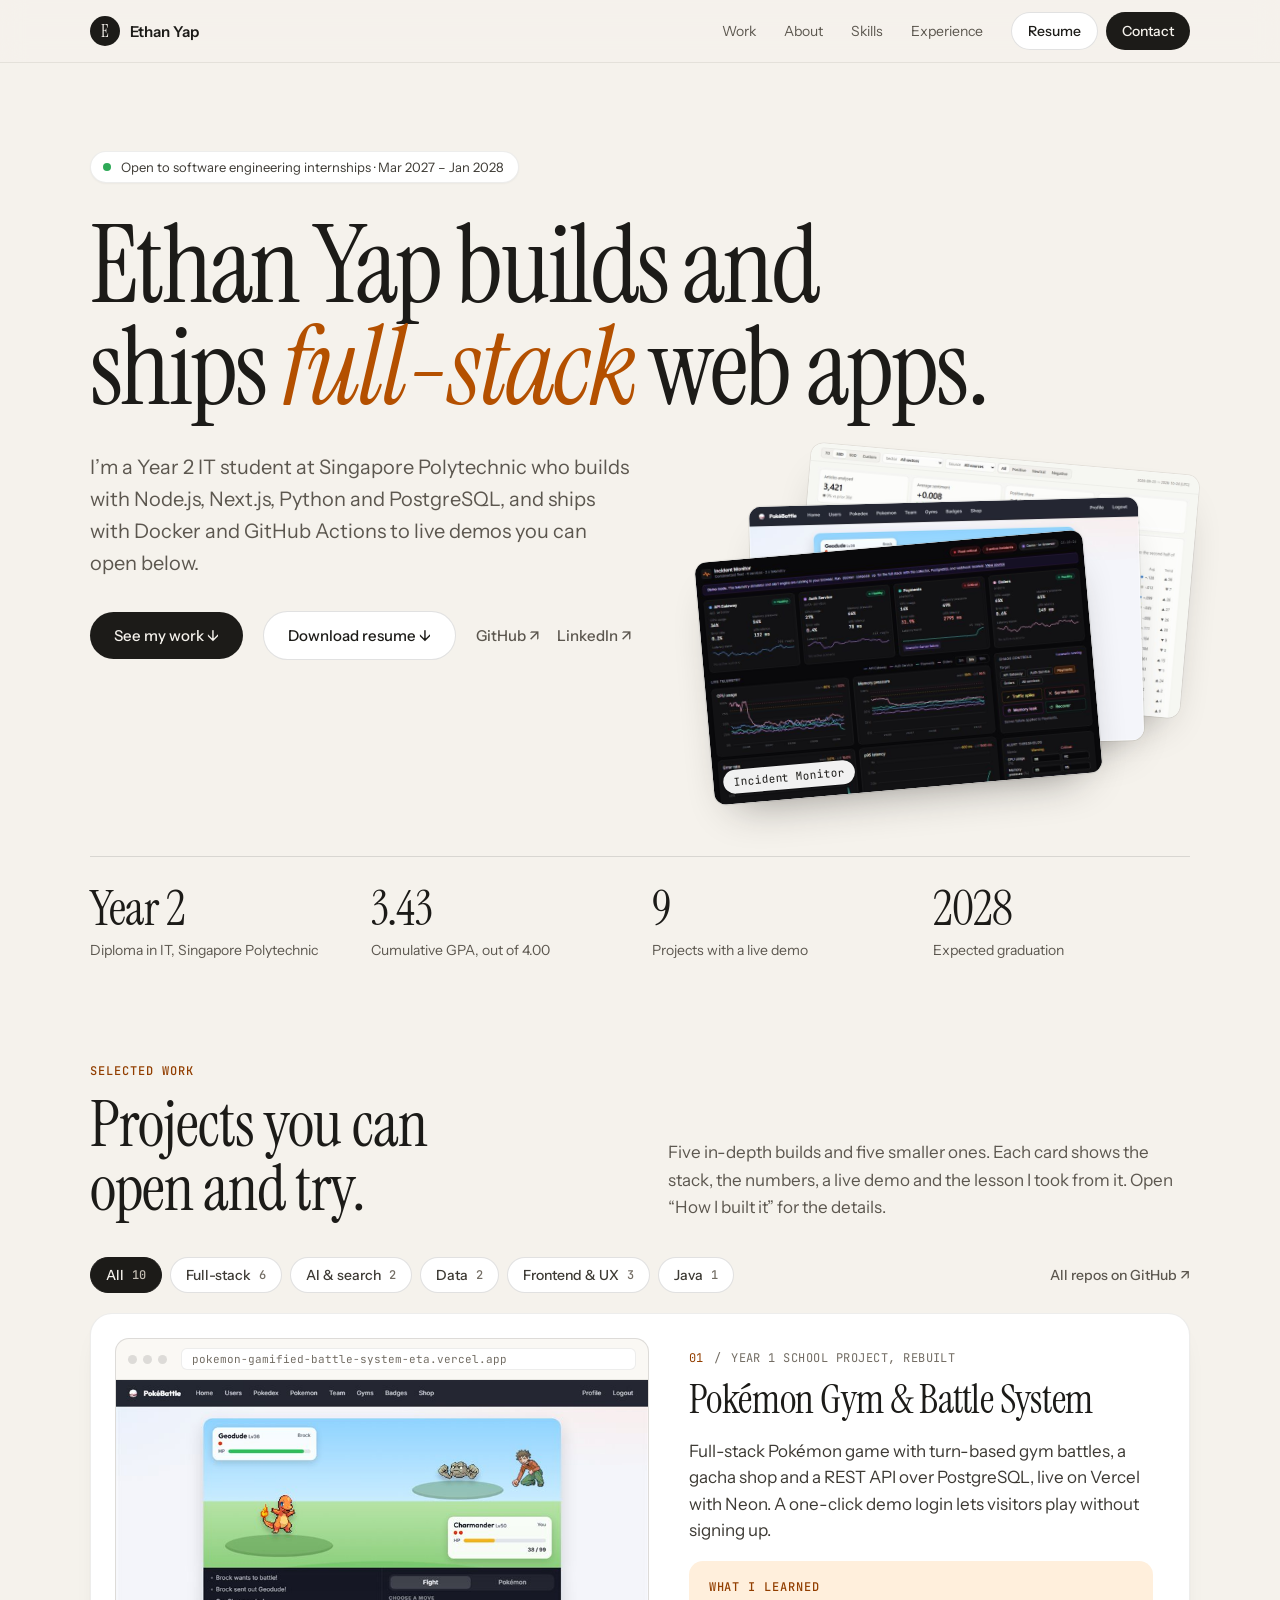
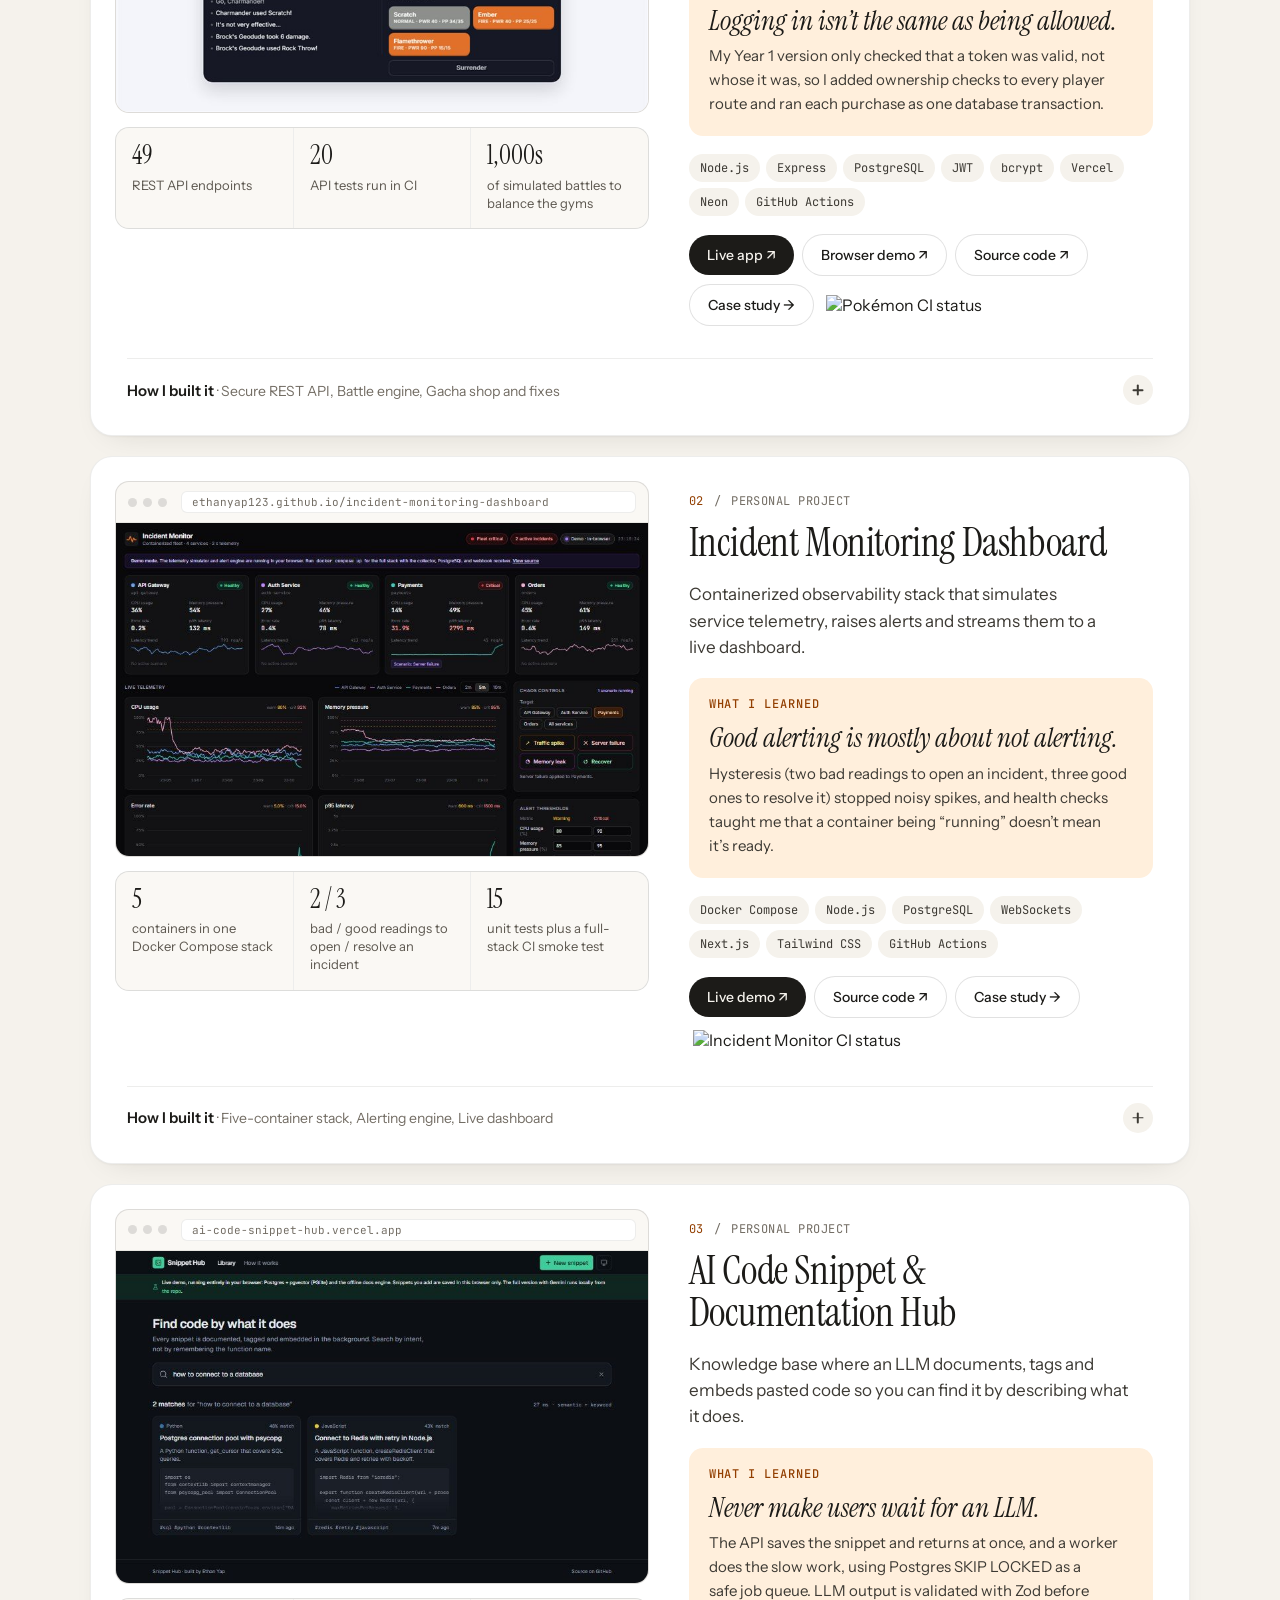
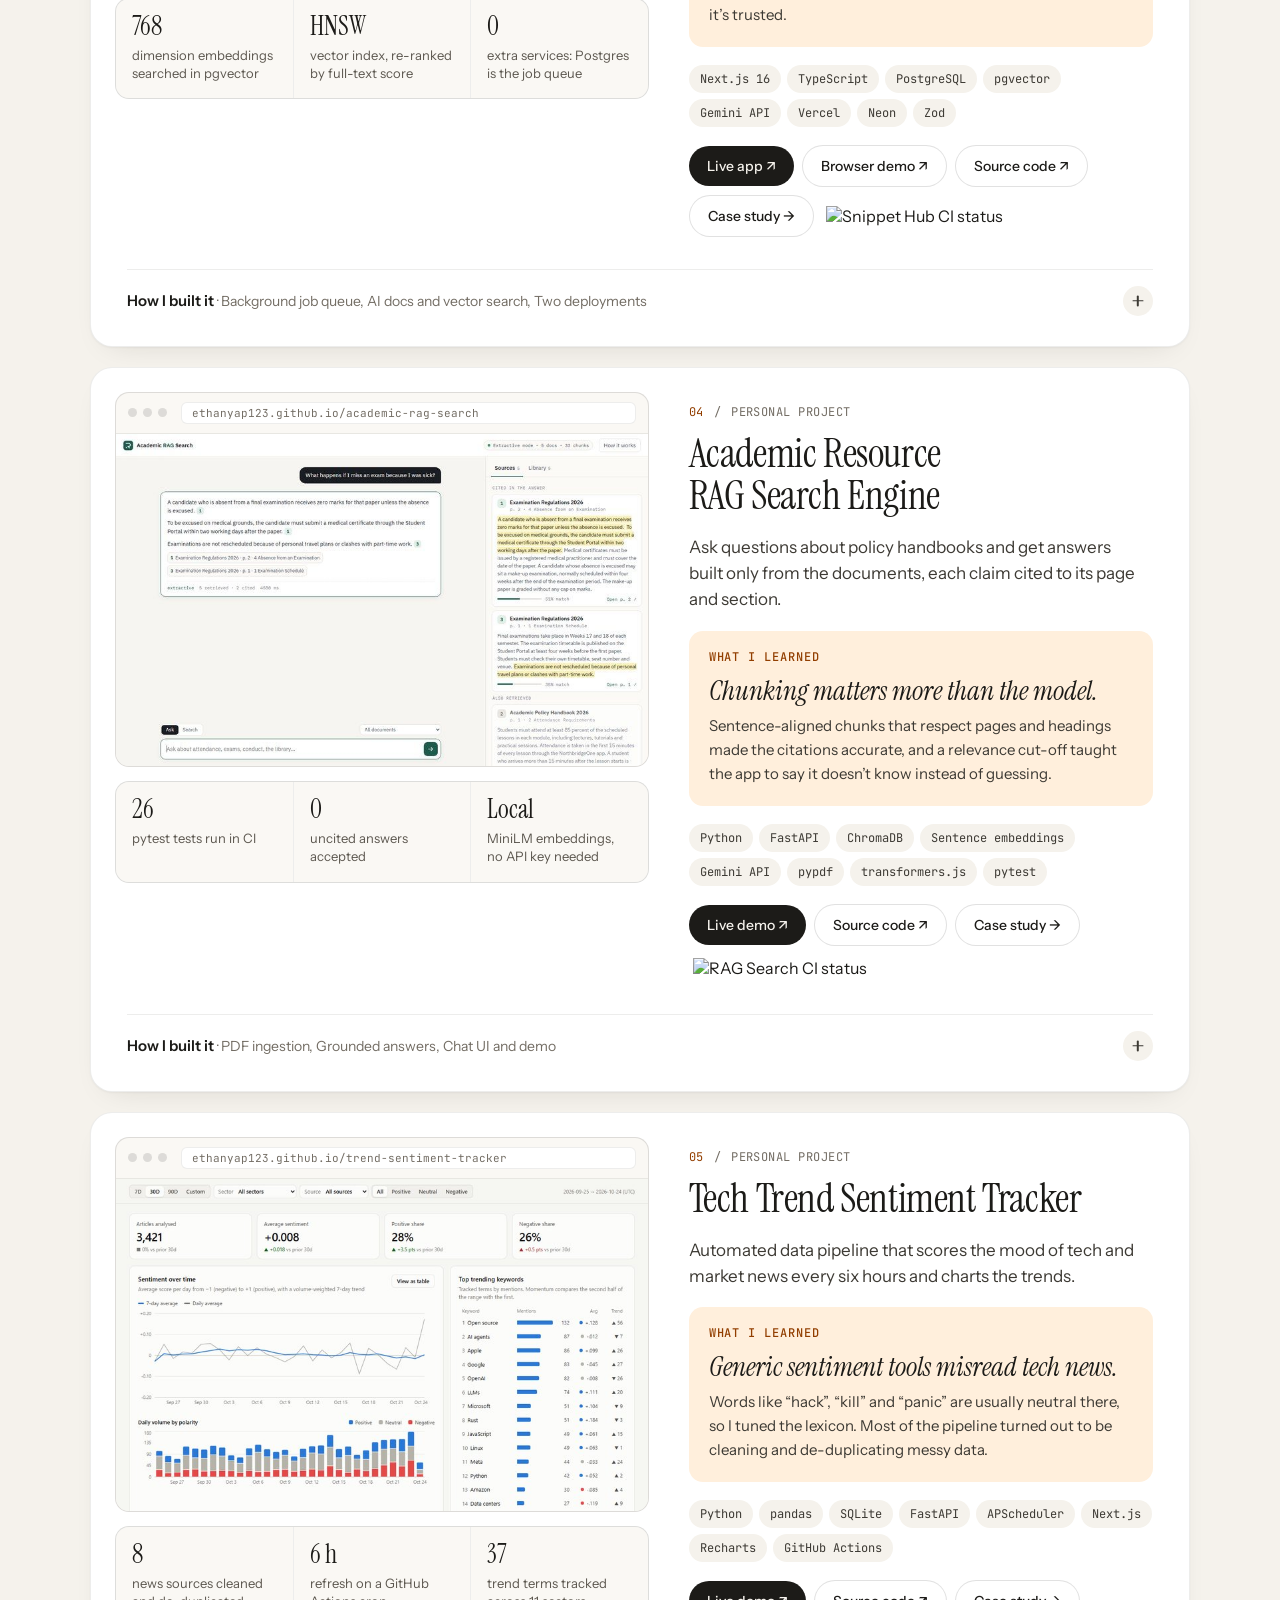
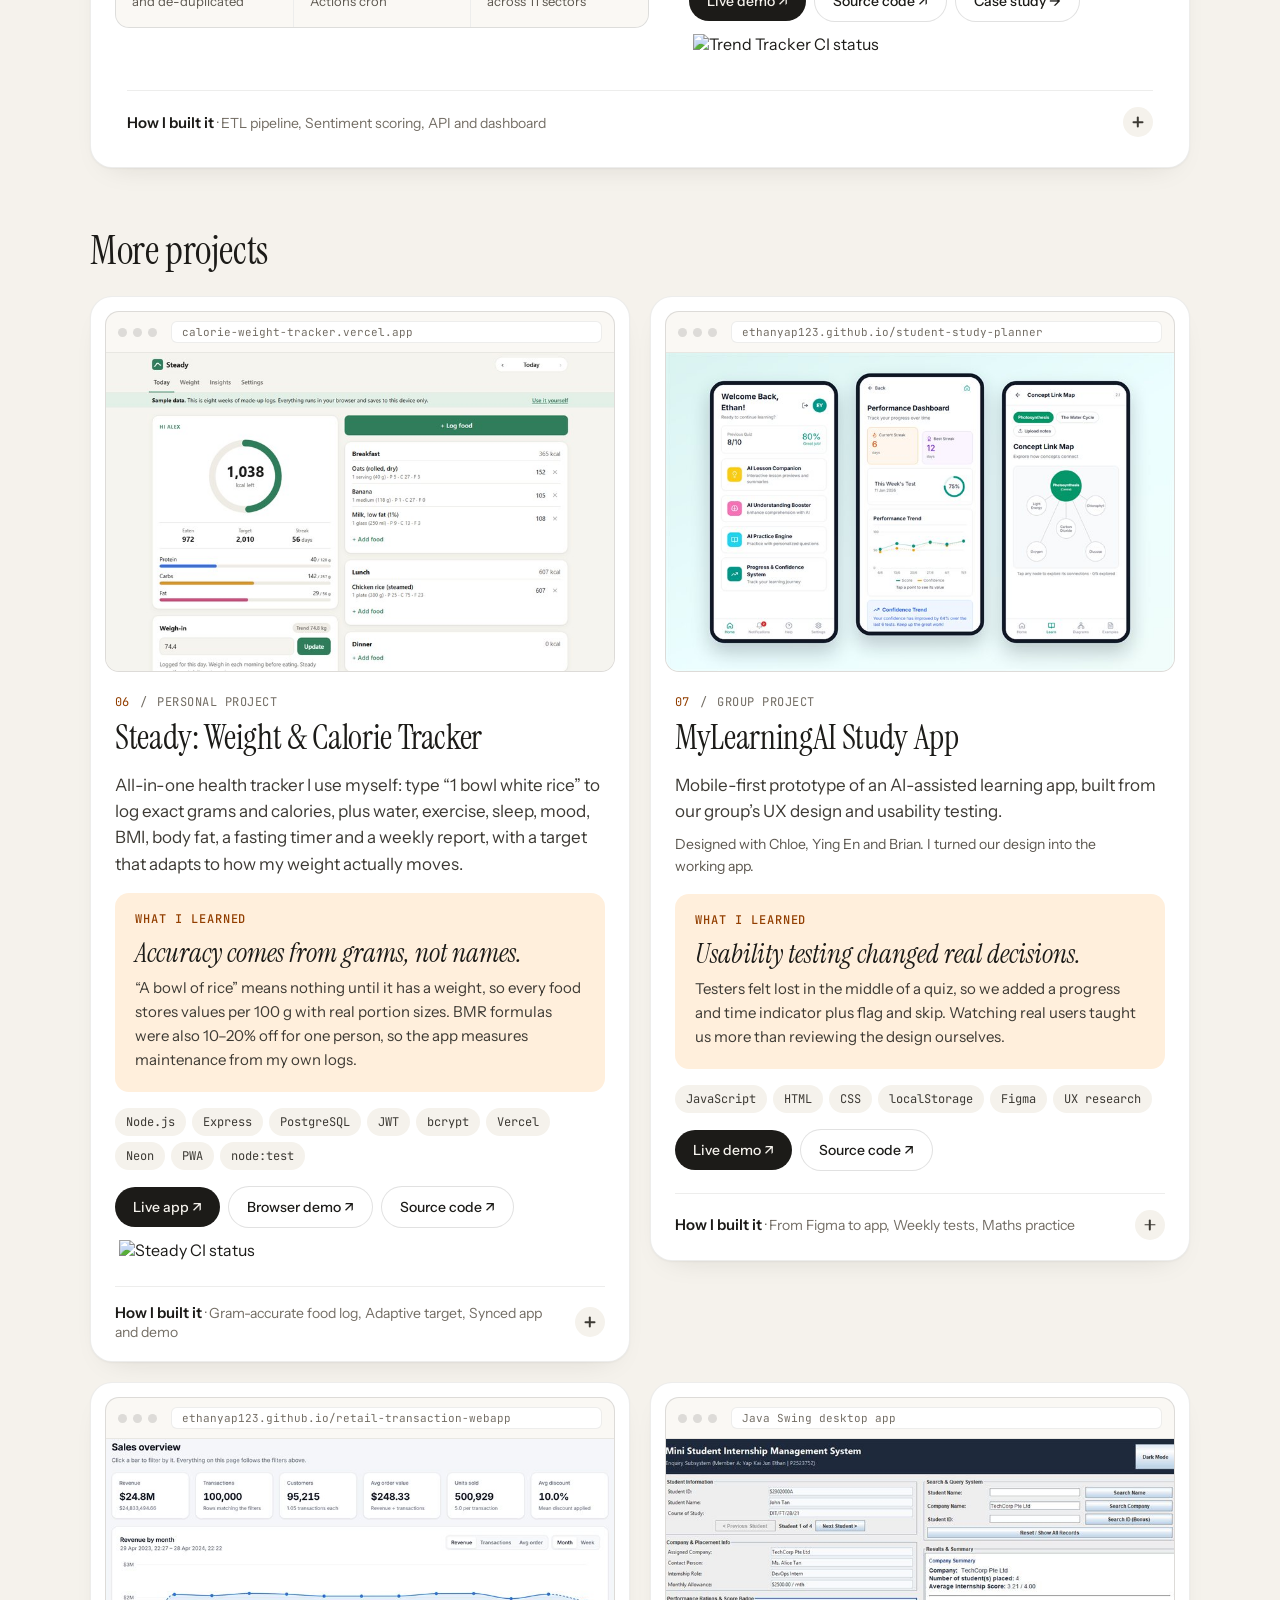
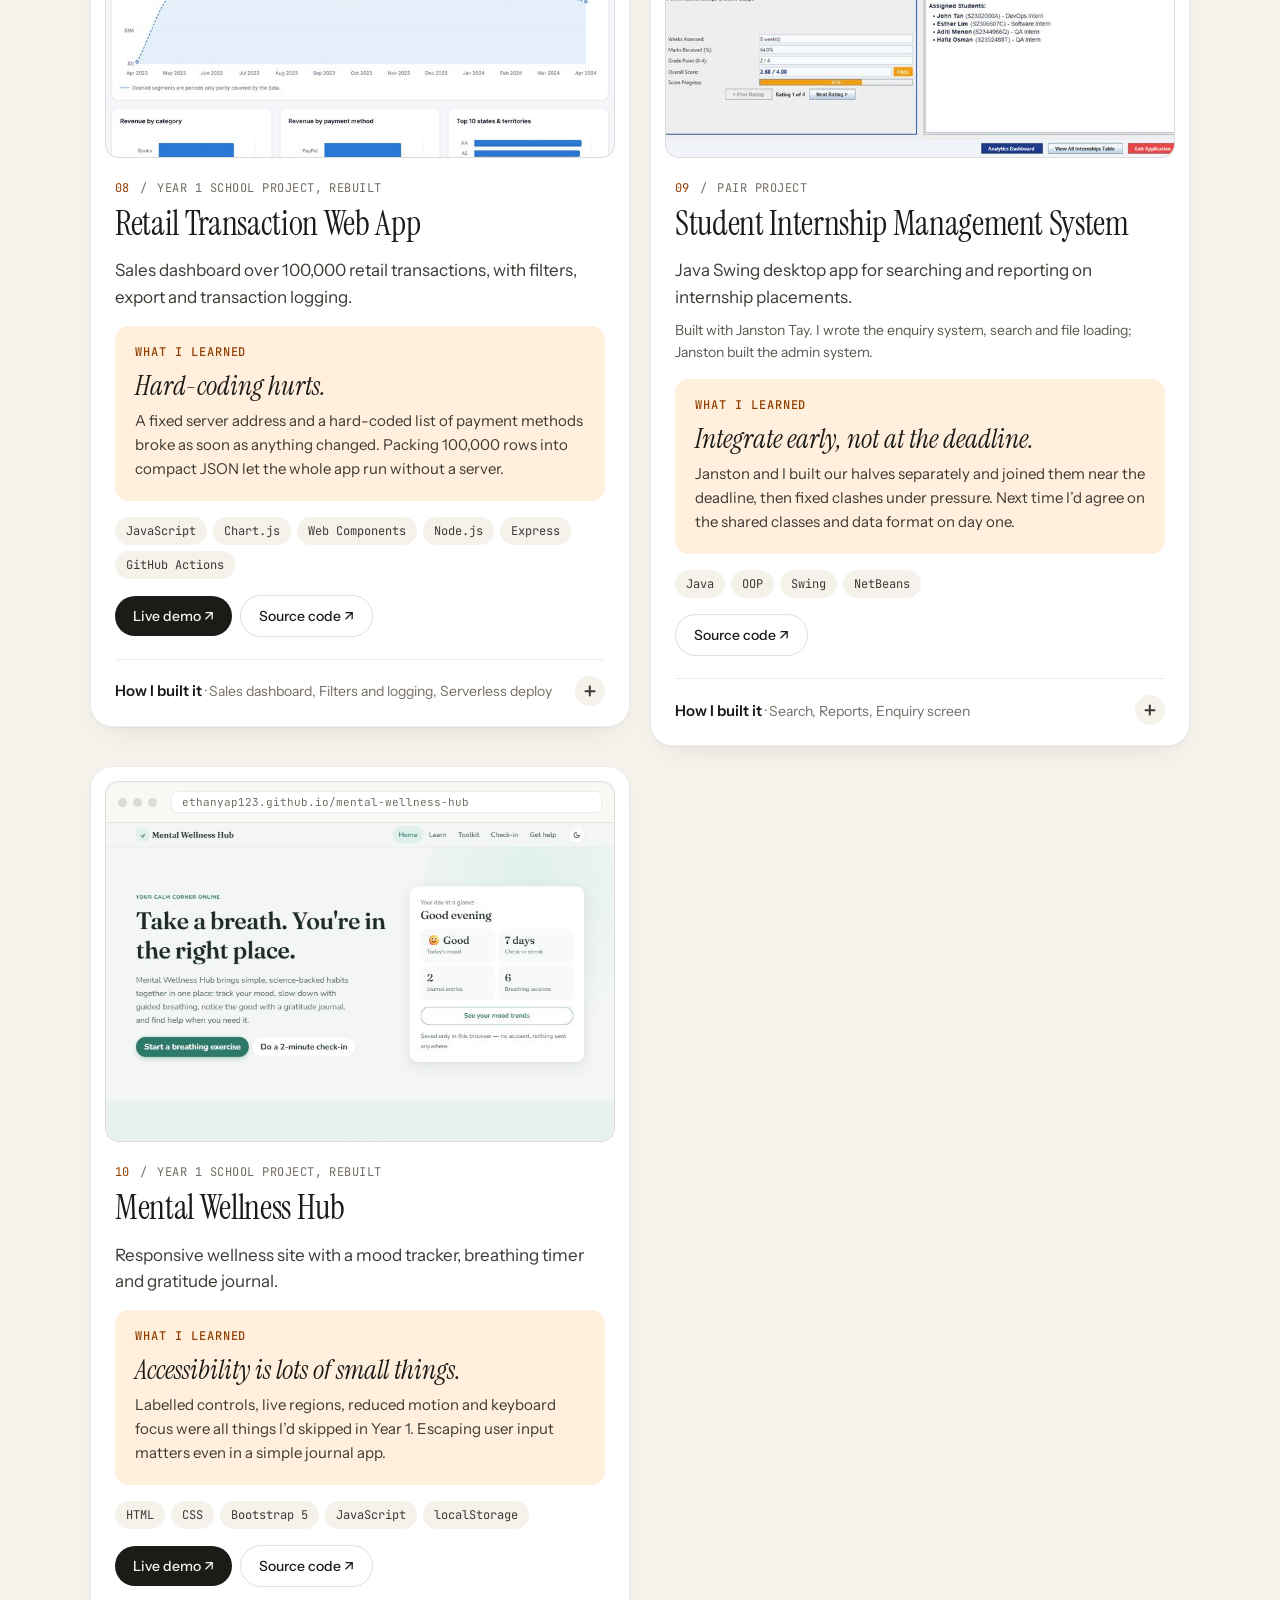
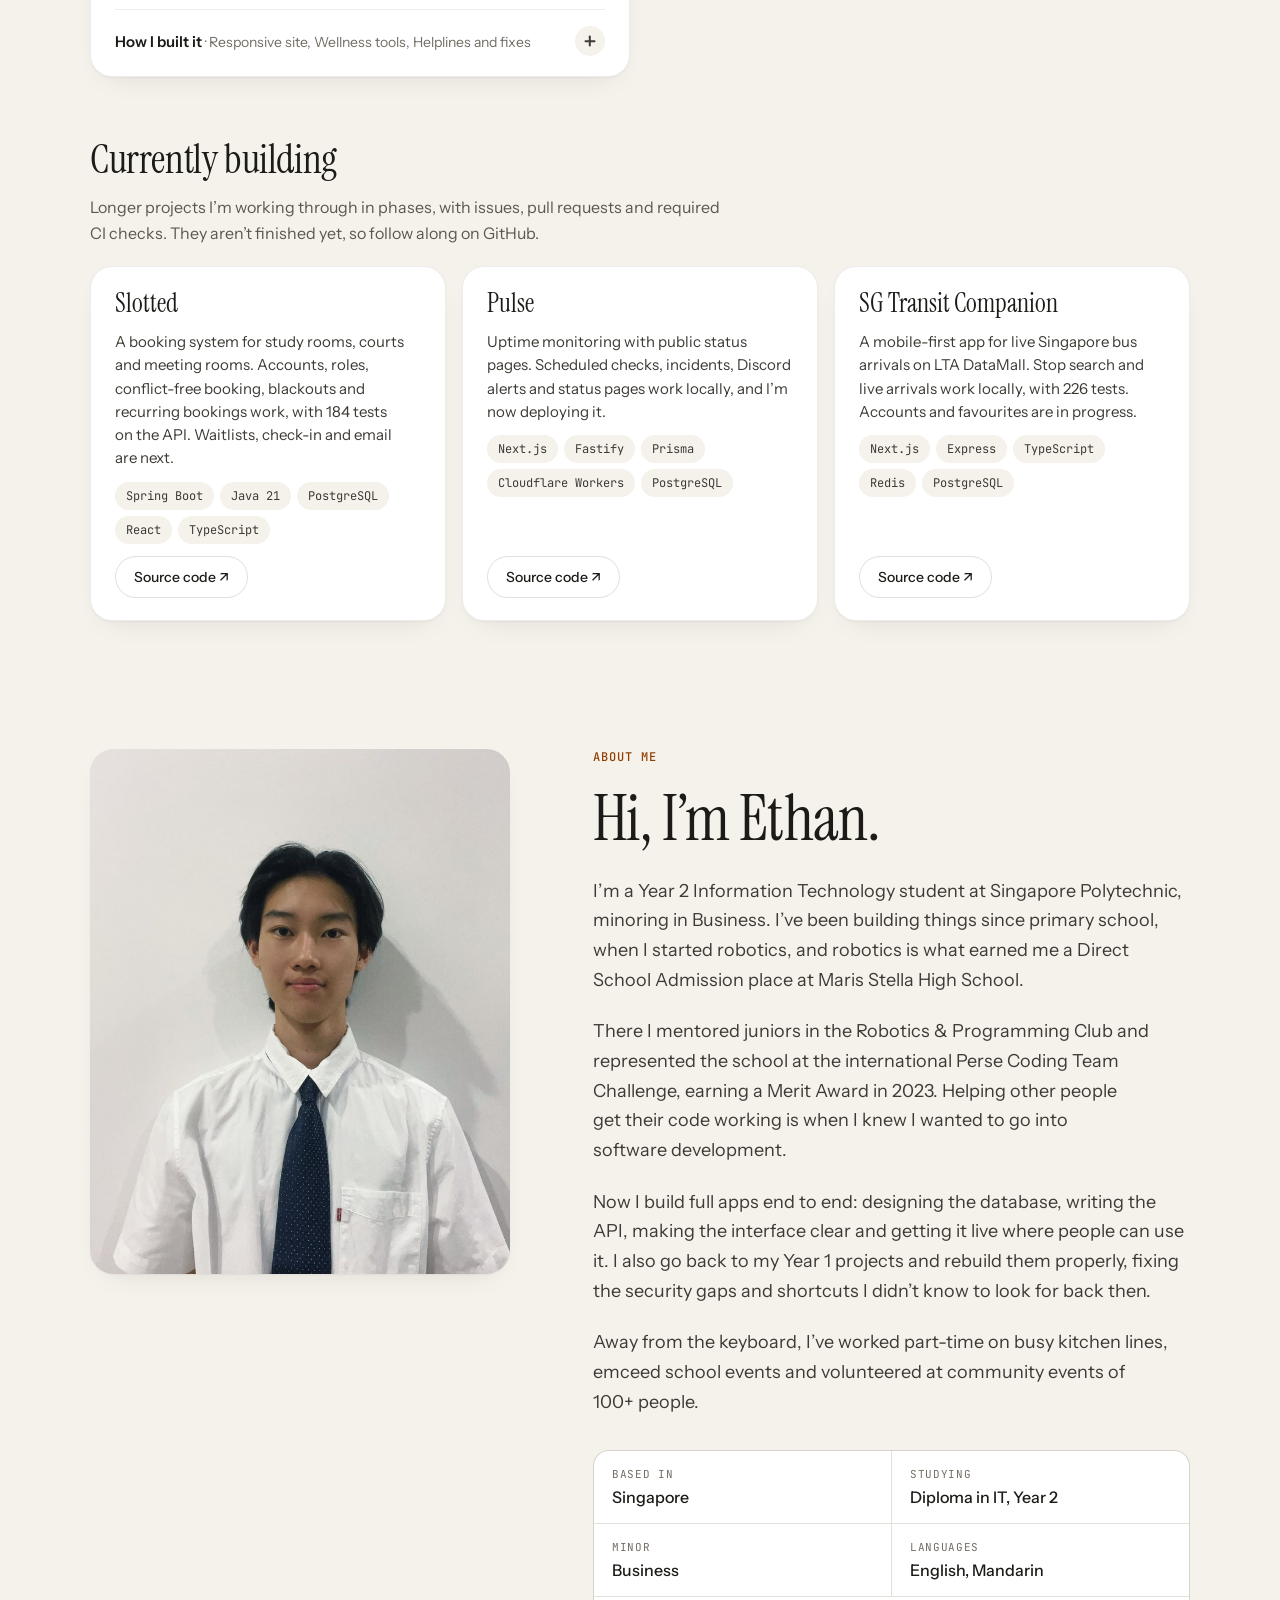
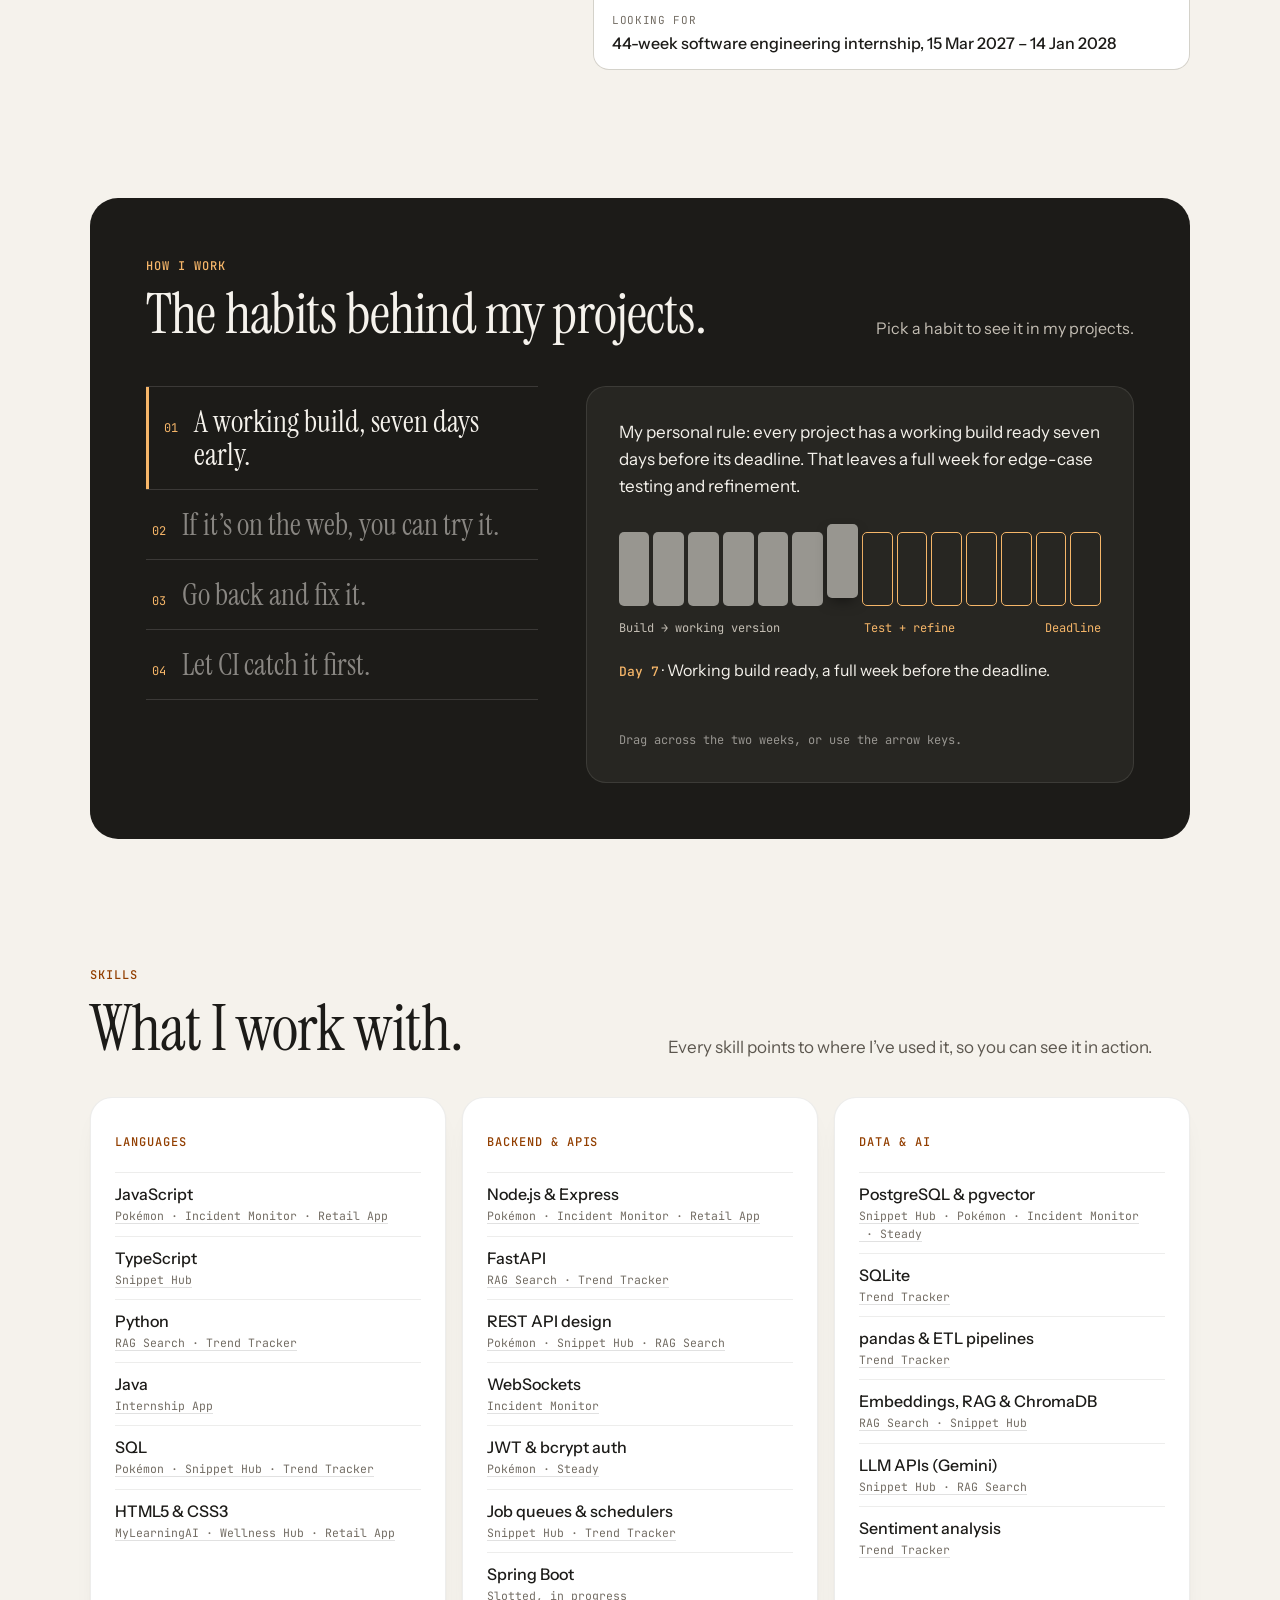
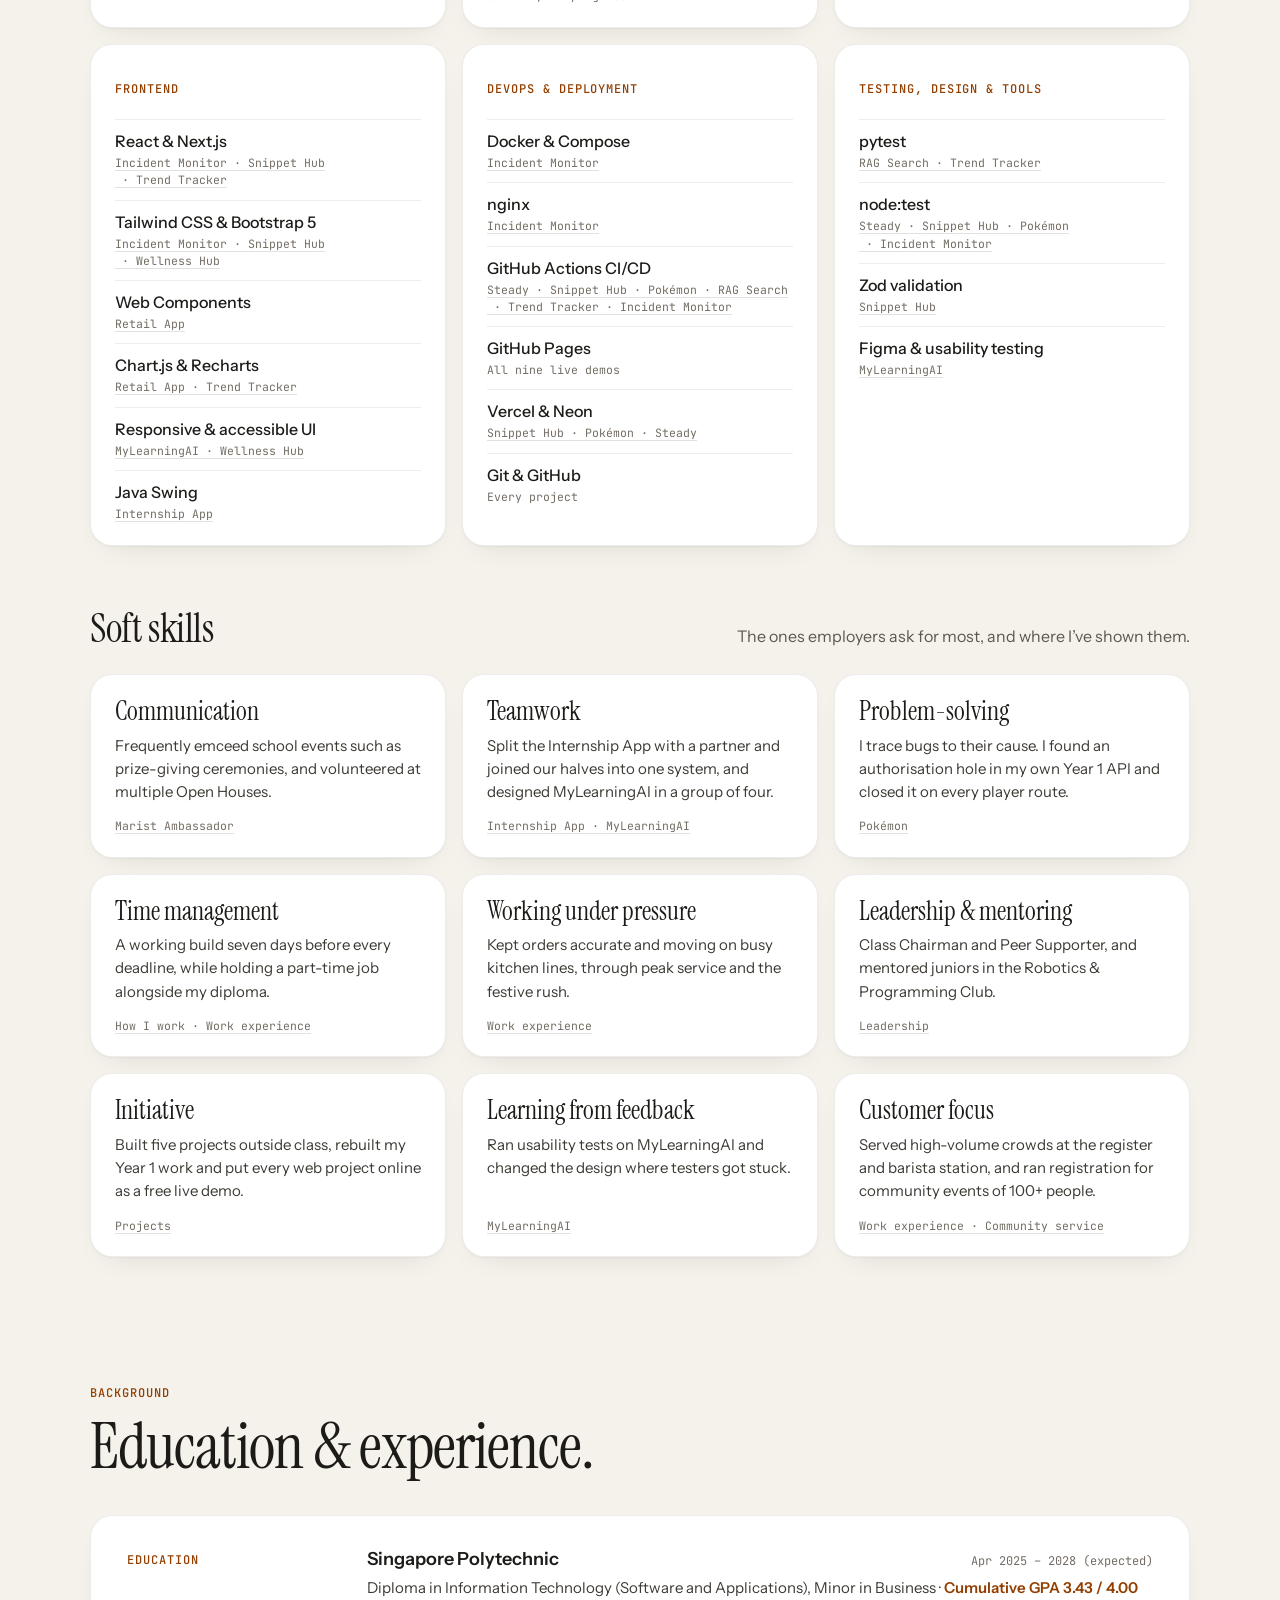
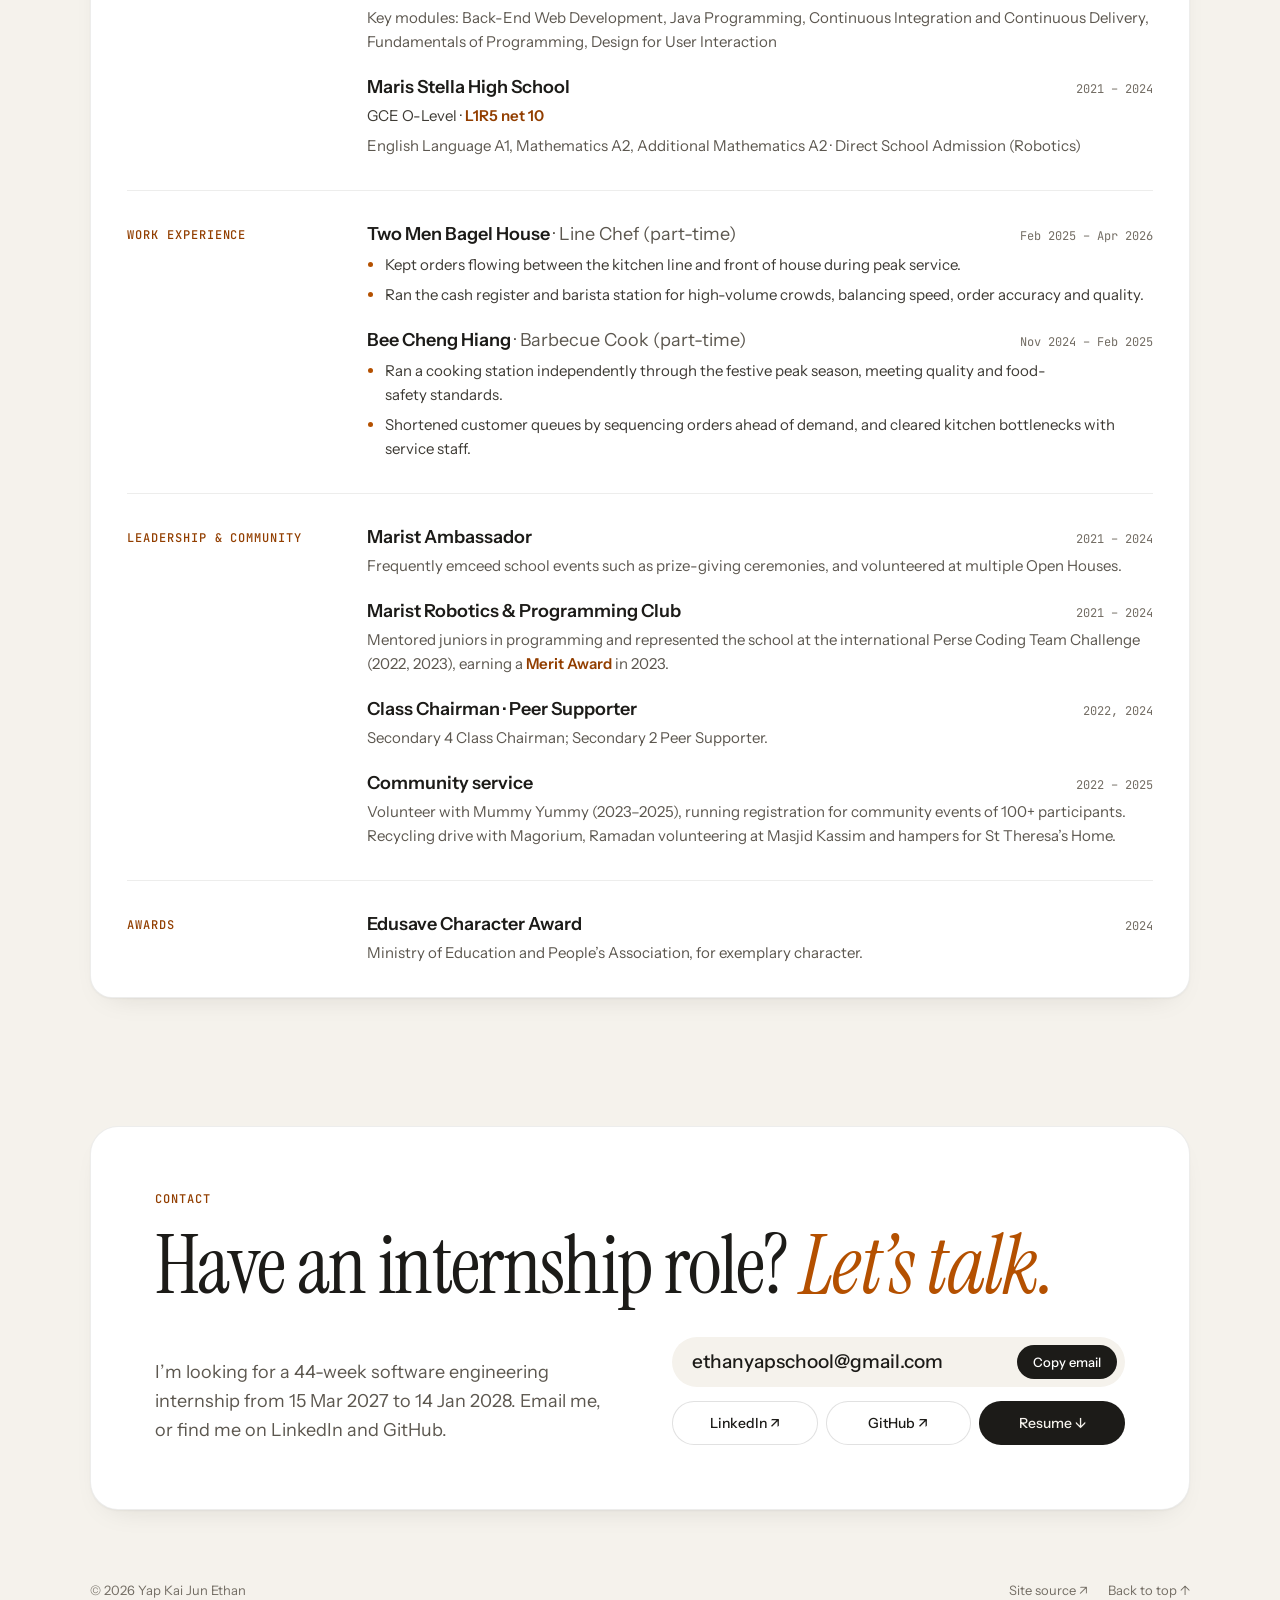
==== commit 34ec3e68: "Make the meta description's project count match the Work section" ====
--- a/index.html
+++ b/index.html
@@ -4,7 +4,7 @@
 <meta charset="utf-8">
 <meta name="viewport" content="width=device-width, initial-scale=1">
 <title>Ethan Yap · Portfolio</title>
-<meta name="description" content="Ethan Yap — Year 2 IT student at Singapore Polytechnic seeking a software engineering internship. Nine projects with live demos: full-stack web apps, real-time dashboards, data pipelines and AI search.">
+<meta name="description" content="Ethan Yap — Year 2 IT student at Singapore Polytechnic seeking a software engineering internship. Ten projects, nine with live demos: full-stack web apps, real-time dashboards, data pipelines and AI search, with case studies and CI on every in-depth build.">
 <meta name="theme-color" content="#f5f2ec">
 <link rel="canonical" href="https://ethanyap123.github.io/portfolio/">
 <link rel="icon" href="assets/favicon.svg" type="image/svg+xml">
@@ -14,7 +14,7 @@
 <meta property="og:type" content="website">
 <meta property="og:url" content="https://ethanyap123.github.io/portfolio/">
 <meta property="og:title" content="Ethan Yap · Portfolio">
-<meta property="og:description" content="Year 2 IT student at Singapore Polytechnic, seeking a software engineering internship. Nine projects with live demos: full-stack apps, real-time dashboards, data pipelines and AI search.">
+<meta property="og:description" content="Year 2 IT student at Singapore Polytechnic, seeking a software engineering internship. Ten projects, nine with live demos: full-stack apps, real-time dashboards, data pipelines and AI search.">
 <meta property="og:image" content="https://ethanyap123.github.io/portfolio/assets/og-preview.jpg">
 <meta property="og:image:width" content="1200">
 <meta property="og:image:height" content="630">
@@ -217,7 +217,12 @@
 .lesson p:last-child { margin: 0; font-size: 15px; line-height: 1.6; color: var(--ink-2); text-wrap: pretty; }
 .tags { display: flex; flex-wrap: wrap; gap: 6px; margin: 0; padding: 0; list-style: none; }
 .tags li { font-family: var(--mono); font-size: 12px; padding: 6px 11px; background: var(--bg); border-radius: 999px; color: var(--ink-2); }
-.actions { display: flex; flex-wrap: wrap; gap: 8px; }
+.actions { display: flex; flex-wrap: wrap; align-items: center; gap: 8px; }
+.ci-badge { display: inline-flex; padding: 4px; border-radius: 6px; }
+.ci-badge img { display: block; height: 20px; width: auto; }
+.case-link { margin: 0 0 14px; font-size: 15px; font-weight: 500; }
+.case-link a { color: var(--accent-ink); border-bottom: 1px solid var(--accent-soft); }
+.case-link a:hover { color: var(--accent); border-color: var(--accent); }
 .build { grid-column: 1 / -1; align-self: stretch; border-top: 1px solid var(--line); }
 .feature .build { margin: 0 clamp(4px,1vw,12px); }
 .build summary { list-style: none; cursor: pointer; display: flex; align-items: center; justify-content: space-between; gap: 16px; padding: 16px 0 6px; font-size: 15px; font-weight: 600; }
@@ -412,7 +417,6 @@
       <a href="#about" class="nav-text">About</a>
       <a href="#skills" class="nav-text">Skills</a>
       <a href="#background" class="nav-text">Experience</a>
-      <a href="notes/" class="nav-text">Notes</a>
       <a href="assets/Ethan-Yap-Resume.pdf" download="Ethan-Yap-Resume.pdf" class="nav-text menu-only">Resume ↓</a>
     </div>
     <div class="nav-pills">
@@ -426,9 +430,9 @@
 <main>
   <section id="top" class="hero wrap" aria-label="Introduction">
     <div class="status"><span class="dot" aria-hidden="true"></span><span>Open to software engineering internships · <span class="status-dates">Mar 2027 – Jan 2028</span></span></div>
-    <h1>Ethan Yap builds <em>full-stack</em> web&nbsp;apps.</h1>
+    <h1>Ethan Yap builds and ships <em>full-stack</em> web&nbsp;apps.</h1>
     <div class="hero-copy">
-      <p class="lede">I’m a Year 2 IT student at Singapore Polytechnic. I build complete apps, from the database and API to the interface and deployment, with Node.js, Next.js, Python, PostgreSQL and Docker. Every web project below has a live demo you can open right now.</p>
+      <p class="lede">I’m a Year 2 IT student at Singapore Polytechnic who builds with Node.js, Next.js, Python and PostgreSQL, and ships with Docker and GitHub Actions to live demos you can open below.</p>
       <div class="ctas">
         <a href="#work" class="pill dark">See my work ↓</a>
         <a href="assets/Ethan-Yap-Resume.pdf" download="Ethan-Yap-Resume.pdf" class="pill light">Download resume ↓</a>
@@ -438,7 +442,7 @@
         </span>
       </div>
     </div>
-    <div class="deck" aria-label="Featured projects">
+    <div class="deck" role="group" aria-label="Featured projects">
       <a href="#p-trend"><img src="assets/trend-sentiment-tracker.jpg" alt="" width="800" height="500"><span>Trend Tracker</span></a>
       <a href="#p-pokemon"><img src="assets/pokemon-battle-system.jpg" alt="" width="800" height="500"><span>Pokémon Battle System</span></a>
       <a href="#p-incident"><img src="assets/incident-monitoring-dashboard.jpg" alt="" width="800" height="500"><span>Incident Monitor</span></a>
@@ -501,9 +505,10 @@
       <div class="about-copy">
         <span class="label">About me</span>
         <h2 class="h2" id="about-title">Hi, I’m Ethan.</h2>
-        <p>I’m a Year 2 Information Technology student at Singapore Polytechnic, minoring in Business. I got into programming through robotics. It earned me a Direct School Admission place at Maris Stella High School, where I went on to mentor juniors in the Robotics &amp; Programming Club and win a Merit Award at an international coding competition.</p>
-        <p>Now I like owning a project end to end: designing the database, writing the API, making the interface clear and getting it live where people can use it. I also go back to my older school projects and rebuild them properly, fixing the security gaps, hard-coded values and accessibility issues I didn’t know about in Year 1.</p>
-        <p>Away from the keyboard, I’ve worked part-time on busy kitchen lines, emceed school events and volunteered at community events with 100+ participants.</p>
+        <p>I’m a Year 2 Information Technology student at Singapore Polytechnic, minoring in Business. I’ve been building things since primary school, when I started robotics, and robotics is what earned me a Direct School Admission place at Maris Stella High School.</p>
+        <p>There I mentored juniors in the Robotics &amp; Programming Club and represented the school at the international Perse Coding Team Challenge, earning a Merit Award in 2023. Helping other people get their code working is when I knew I wanted to go into software development.</p>
+        <p>Now I build full apps end to end: designing the database, writing the API, making the interface clear and getting it live where people can use it. I also go back to my Year 1 projects and rebuild them properly, fixing the security gaps and shortcuts I didn’t know to look for back then.</p>
+        <p>Away from the keyboard, I’ve worked part-time on busy kitchen lines, emceed school events and volunteered at community events of 100+ people.</p>
         <dl class="about-facts">
           <div><dt>Based in</dt><dd>Singapore</dd></div>
           <div><dt>Studying</dt><dd>Diploma in IT, Year 2</dd></div>
@@ -574,7 +579,7 @@
             <li data-state="passed"><span class="ci-mark" aria-hidden="true"></span><strong>Snippet Hub</strong><span>73 tests, alongside type checking and linting</span><em class="ci-state">passed</em></li>
             <li data-state="passed"><span class="ci-mark" aria-hidden="true"></span><strong>Pokémon</strong><span>20 API tests against a real PostgreSQL</span><em class="ci-state">passed</em></li>
             <li data-state="passed"><span class="ci-mark" aria-hidden="true"></span><strong>RAG Search</strong><span>26 pytest tests for ingestion, retrieval, answers and the API</span><em class="ci-state">passed</em></li>
-            <li data-state="passed"><span class="ci-mark" aria-hidden="true"></span><strong>Trend Tracker</strong><span>18 pytest tests, including a parity test of the dashboard’s JavaScript against the Python analytics</span><em class="ci-state">passed</em></li>
+            <li data-state="passed"><span class="ci-mark" aria-hidden="true"></span><strong>Trend Tracker</strong><span>26 pytest tests, including a parity test of the dashboard’s JavaScript against the Python analytics</span><em class="ci-state">passed</em></li>
             <li data-state="passed"><span class="ci-mark" aria-hidden="true"></span><strong>Incident Monitor</strong><span>15 unit tests for the alert engine and telemetry simulator</span><em class="ci-state">passed</em></li>
             <li data-state="passed"><span class="ci-mark" aria-hidden="true"></span><strong>Incident Monitor</strong><span>A smoke test that boots all five containers with Docker Compose</span><em class="ci-state">passed</em></li>
           </ol>
@@ -700,10 +705,11 @@
 <script>
 // featured: true shows the project as a large card; the rest go under "More projects".
 // built: [heading, detail] pairs for "How I built it". stats: [value, label] pairs.
+// case: the project's case study page. ci: 'repo/actions/workflows/file.yml', shown as a live status badge.
 const PROJECTS = [
   { id: 'pokemon', short: 'Pokémon', featured: true, title: 'Pokémon Gym & Battle System', kind: 'Year 1 school project, rebuilt', tags: ['fullstack'],
     summary: 'Full-stack Pokémon game with turn-based gym battles, a gacha shop and a REST API over PostgreSQL, live on Vercel with Neon. A one-click demo login lets visitors play without signing up.',
-    stats: [['45', 'REST API endpoints'], ['20', 'API tests run in CI'], ['1,000s', 'of simulated battles to balance the gyms']],
+    stats: [['49', 'REST API endpoints'], ['20', 'API tests run in CI'], ['1,000s', 'of simulated battles to balance the gyms']],
     lesson: 'Logging in isn’t the same as being allowed.',
     learned: 'My Year 1 version only checked that a token was valid, not whose it was, so I added ownership checks to every player route and ran each purchase as one database transaction.',
     built: [
@@ -713,6 +719,7 @@
     ],
     stack: ['Node.js','Express','PostgreSQL','JWT','bcrypt','Vercel','Neon','GitHub Actions'],
     img: 'assets/pokemon-battle-system.jpg', alt: 'Battle screen with Charmander facing Brock’s Geodude, HP bars, a battle log and the move menu',
+    case: 'work/pokemon.html', ci: 'pokemon-gamified-battle-system/actions/workflows/ci.yml',
     repo: 'https://github.com/EthanYap123/pokemon-gamified-battle-system', live: 'https://pokemon-gamified-battle-system-eta.vercel.app/', demo: 'https://ethanyap123.github.io/pokemon-gamified-battle-system/' },
 
   { id: 'incident', short: 'Incident Monitor', featured: true, title: 'Incident Monitoring Dashboard', kind: 'Personal project', tags: ['fullstack'],
@@ -727,6 +734,7 @@
     ],
     stack: ['Docker Compose','Node.js','PostgreSQL','WebSockets','Next.js','Tailwind CSS','GitHub Actions'],
     img: 'assets/incident-monitoring-dashboard.jpg', alt: 'Dark dashboard with four service health cards, live CPU and memory charts, chaos controls and alert thresholds',
+    case: 'work/incident.html', ci: 'incident-monitoring-dashboard/actions/workflows/ci.yml',
     repo: 'https://github.com/EthanYap123/incident-monitoring-dashboard', live: 'https://ethanyap123.github.io/incident-monitoring-dashboard/' },
 
   { id: 'snippet', short: 'Snippet Hub', featured: true, title: 'AI Code Snippet & Documentation Hub', kind: 'Personal project', tags: ['fullstack','ai'],
@@ -741,6 +749,7 @@
     ],
     stack: ['Next.js 16','TypeScript','PostgreSQL','pgvector','Gemini API','Vercel','Neon','Zod'],
     img: 'assets/ai-code-snippet-hub.jpg', alt: 'Snippet library searched for “how to connect to a database”, showing two matching snippets with match scores',
+    case: 'work/snippet.html', ci: 'ai-code-snippet-hub/actions/workflows/ci.yml',
     repo: 'https://github.com/EthanYap123/ai-code-snippet-hub', live: 'https://ai-code-snippet-hub.vercel.app/', demo: 'https://ethanyap123.github.io/ai-code-snippet-hub/' },
 
   { id: 'rag', short: 'RAG Search', featured: true, title: 'Academic Resource RAG Search Engine', kind: 'Personal project', tags: ['fullstack','ai'],
@@ -755,6 +764,7 @@
     ],
     stack: ['Python','FastAPI','ChromaDB','Sentence embeddings','Gemini API','pypdf','transformers.js','pytest'],
     img: 'assets/academic-rag-search.jpg', alt: 'Answer to “What happens if I miss an exam because I was sick?” with numbered citations beside highlighted source passages',
+    case: 'work/rag.html', ci: 'academic-rag-search/actions/workflows/ci.yml',
     repo: 'https://github.com/EthanYap123/academic-rag-search', live: 'https://ethanyap123.github.io/academic-rag-search/' },
 
   { id: 'trend', short: 'Trend Tracker', featured: true, title: 'Tech Trend Sentiment Tracker', kind: 'Personal project', tags: ['data','fullstack'],
@@ -769,6 +779,7 @@
     ],
     stack: ['Python','pandas','SQLite','FastAPI','APScheduler','Next.js','Recharts','GitHub Actions'],
     img: 'assets/trend-sentiment-tracker.jpg', alt: 'Sentiment dashboard with KPI cards, a sentiment-over-time chart, daily volume by polarity and a list of top trending keywords',
+    case: 'work/trend.html', ci: 'trend-sentiment-tracker/actions/workflows/pipeline.yml',
     repo: 'https://github.com/EthanYap123/trend-sentiment-tracker', live: 'https://ethanyap123.github.io/trend-sentiment-tracker/' },
 
   { id: 'steady', short: 'Steady', title: 'Steady: Weight & Calorie Tracker', kind: 'Personal project', tags: ['fullstack'],
@@ -782,6 +793,7 @@
     ],
     stack: ['Node.js','Express','PostgreSQL','JWT','bcrypt','Vercel','Neon','PWA','node:test'],
     img: 'assets/calorie-weight-tracker.jpg', alt: 'Today view with a calorie ring showing 1,038 kcal left and breakfast entries logged by amount, such as 1 glass (250 ml) of low fat milk',
+    ci: 'calorie-weight-tracker/actions/workflows/ci.yml',
     repo: 'https://github.com/EthanYap123/calorie-weight-tracker', live: 'https://calorie-weight-tracker.vercel.app/', demo: 'https://ethanyap123.github.io/calorie-weight-tracker/?demo' },
 
   { id: 'mylearning', short: 'MyLearningAI', title: 'MyLearningAI Study App', kind: 'Group project', tags: ['frontend'],
@@ -896,11 +908,14 @@
     ${p.live ? `<a class="pill dark btn" href="${esc(p.live)}" ${ext}>${p.demo ? 'Live app' : 'Live demo'} ↗</a>` : ''}
     ${p.demo ? `<a class="pill light btn" href="${esc(p.demo)}" ${ext}>Browser demo ↗</a>` : ''}
     ${p.repo ? `<a class="pill light btn" href="${esc(p.repo)}" ${ext}>Source code ↗</a>` : ''}
+    ${p.case ? `<a class="pill light btn" href="${esc(p.case)}">Case study →</a>` : ''}
+    ${p.ci ? `<a class="ci-badge" href="https://github.com/EthanYap123/${esc(p.ci)}" ${ext}><img src="https://github.com/EthanYap123/${esc(p.ci)}/badge.svg" alt="${esc(p.short)} CI status" height="20" loading="lazy" decoding="async"></a>` : ''}
   </div>`;
 const build = p => `
   <details class="build">
     <summary><span>How I built it <span class="hint">· ${p.built.map(b => esc(b[0])).join(', ')}</span></span><span class="plus" aria-hidden="true"></span></summary>
     <ol class="steps">${p.built.map(([h, t]) => `<li><h4>${esc(h)}</h4><p>${esc(t)}</p></li>`).join('')}</ol>
+    ${p.case ? `<p class="case-link"><a href="${esc(p.case)}">Read the full case study: the problem, architecture, the hardest decision and how it ships →</a></p>` : ''}
   </details>`;
 
 document.getElementById('featured').innerHTML = PROJECTS.filter(p => p.featured).map((p, i) => `
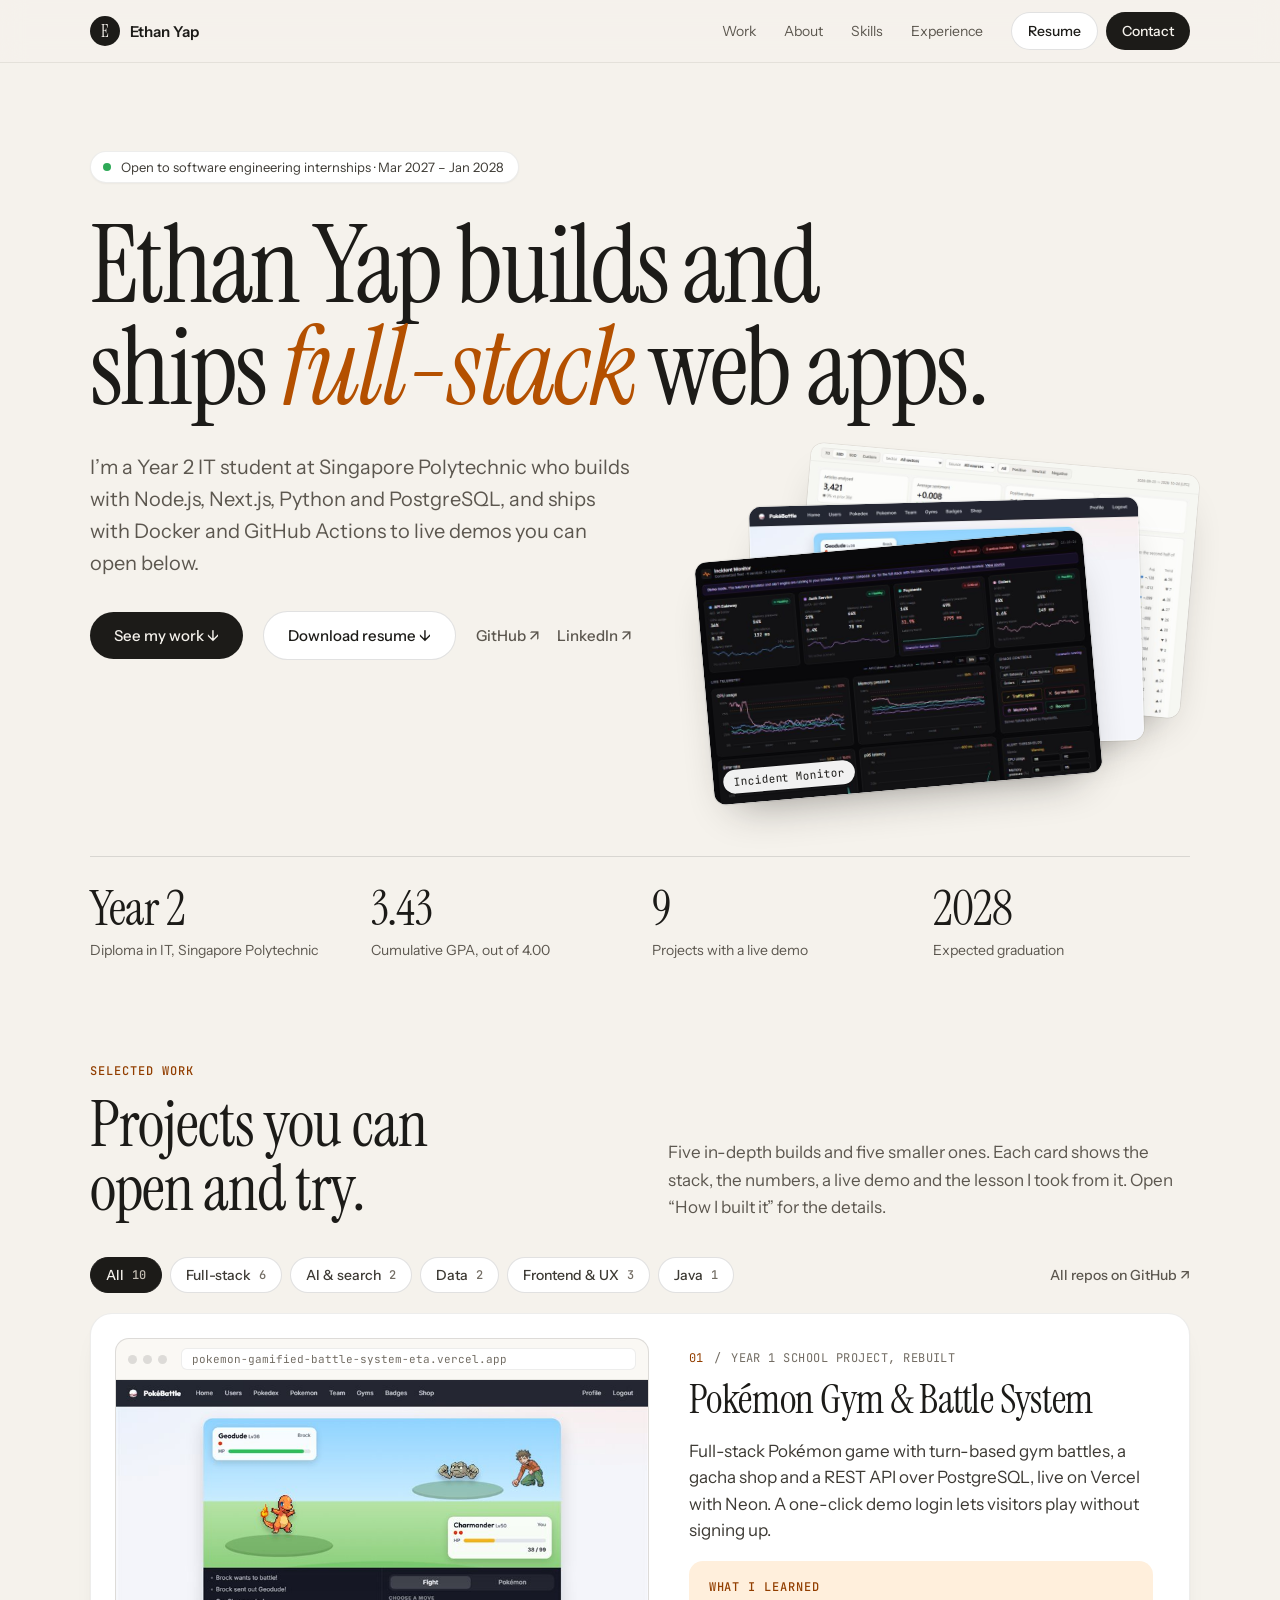
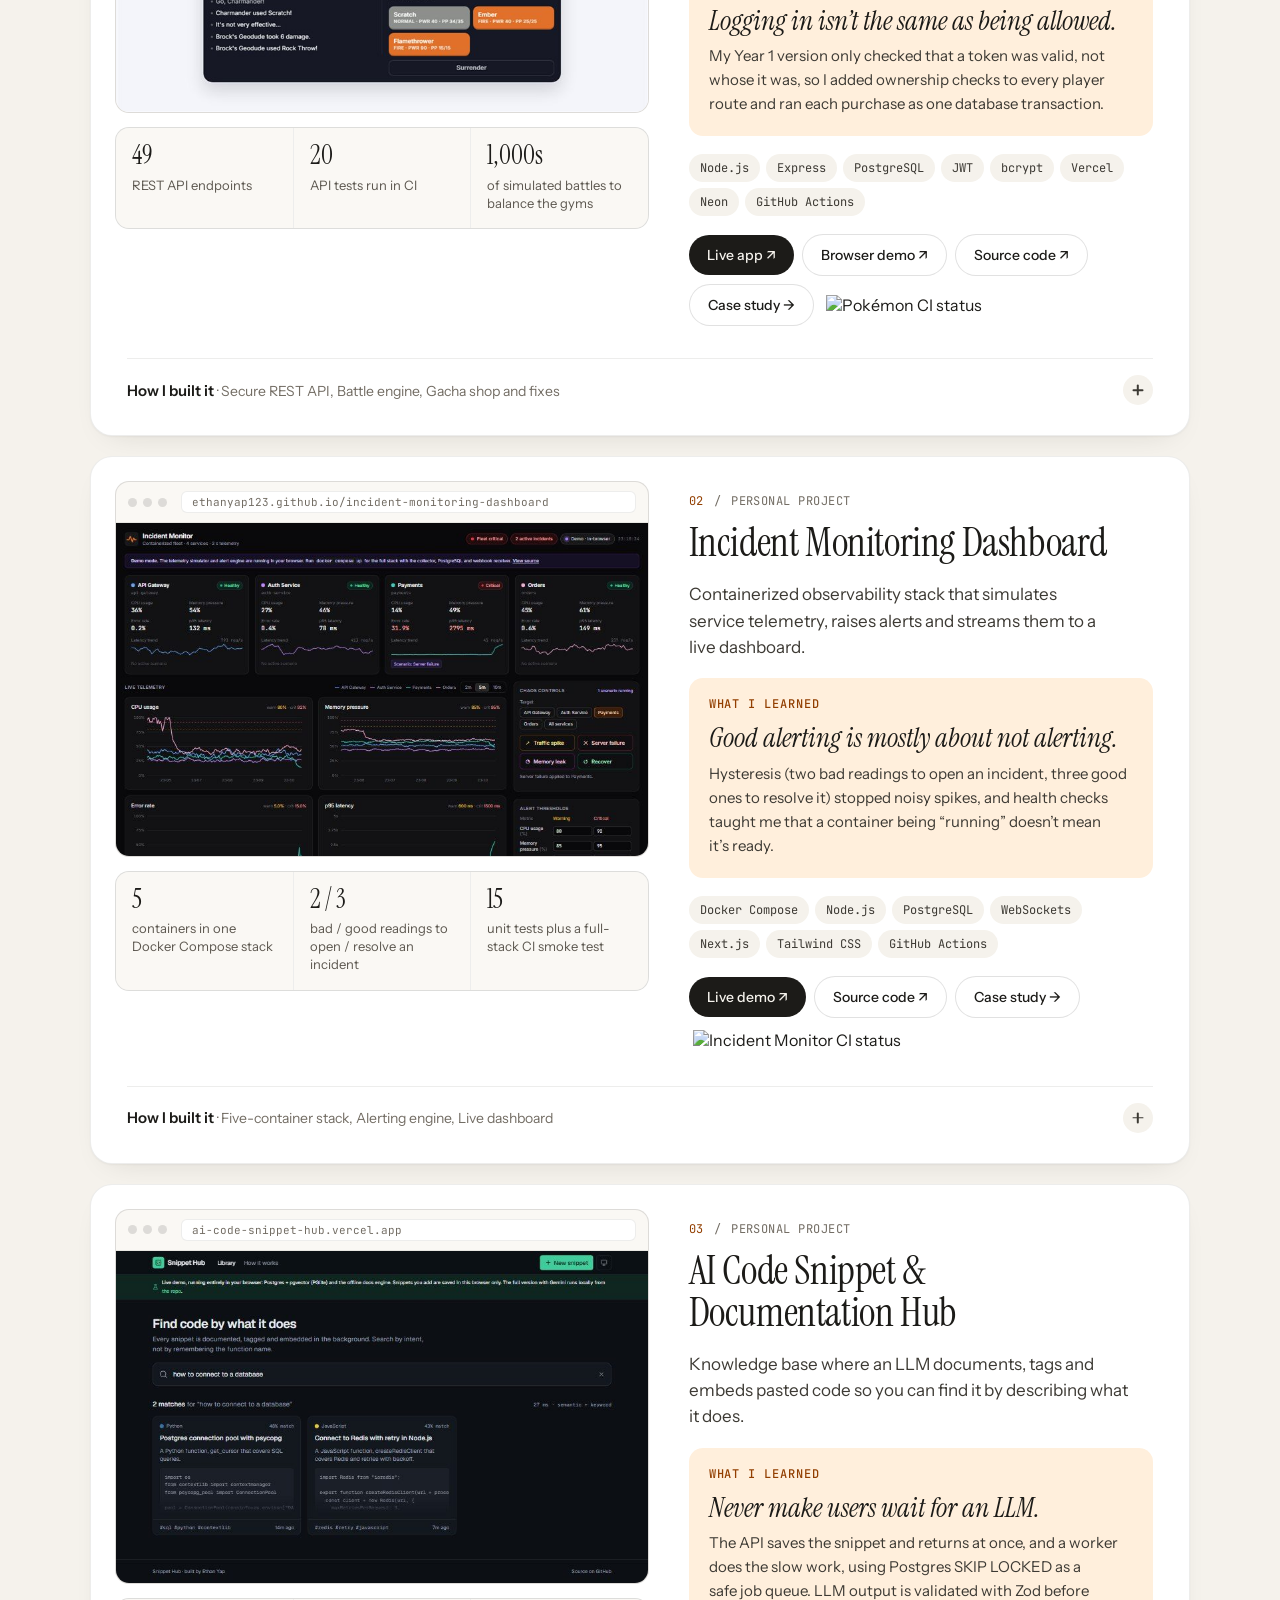
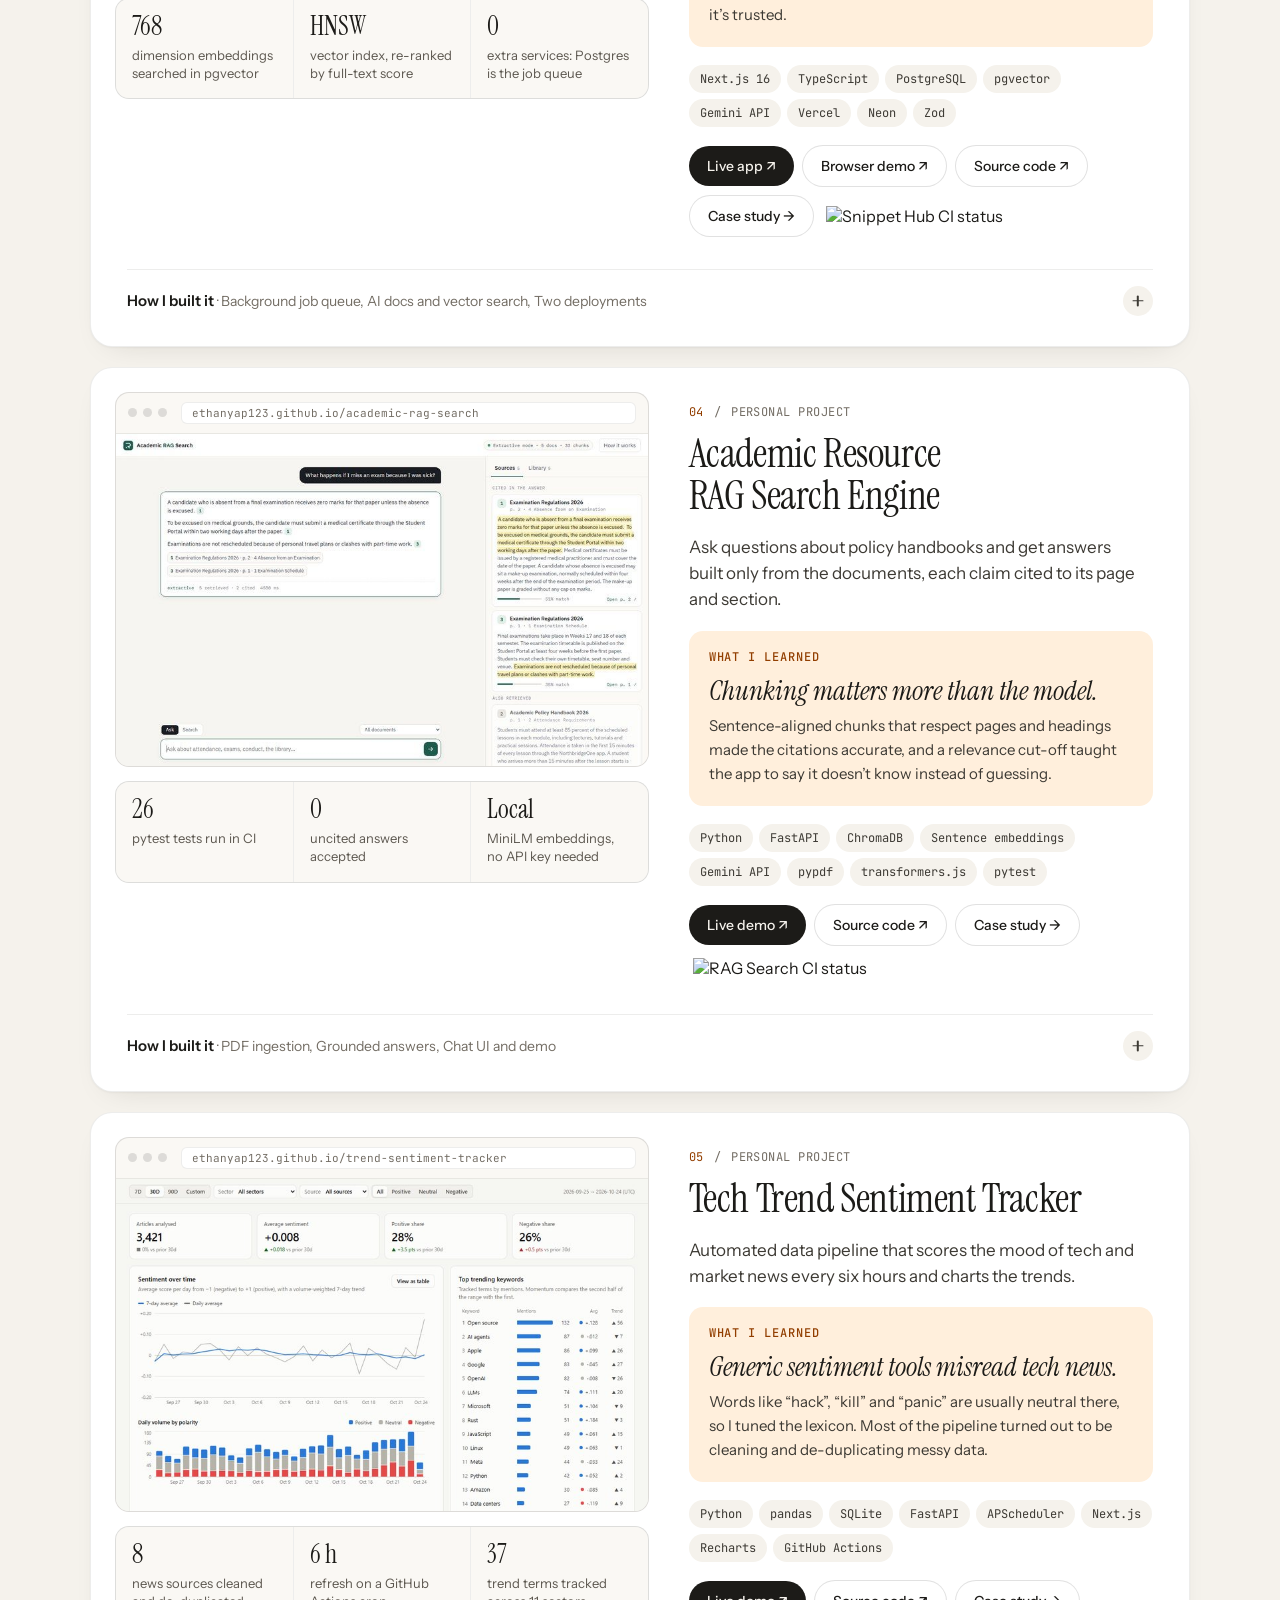
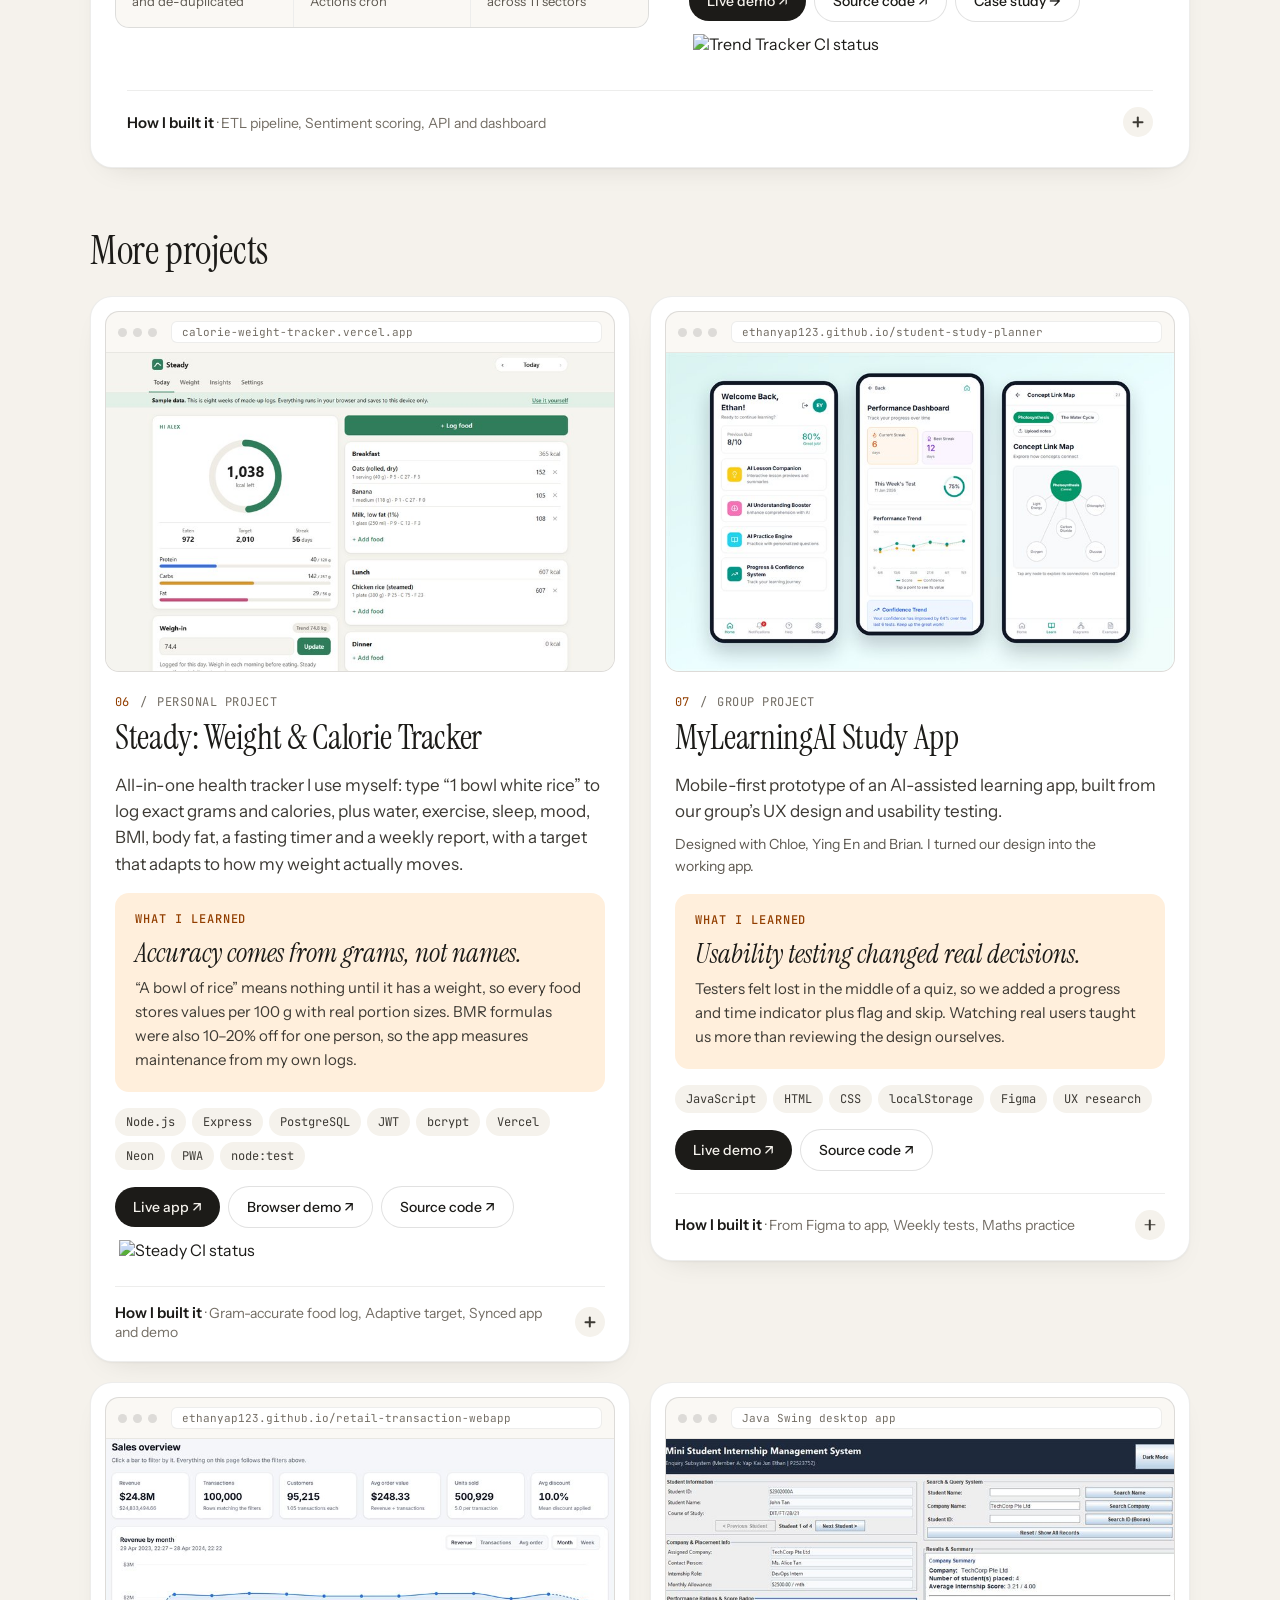
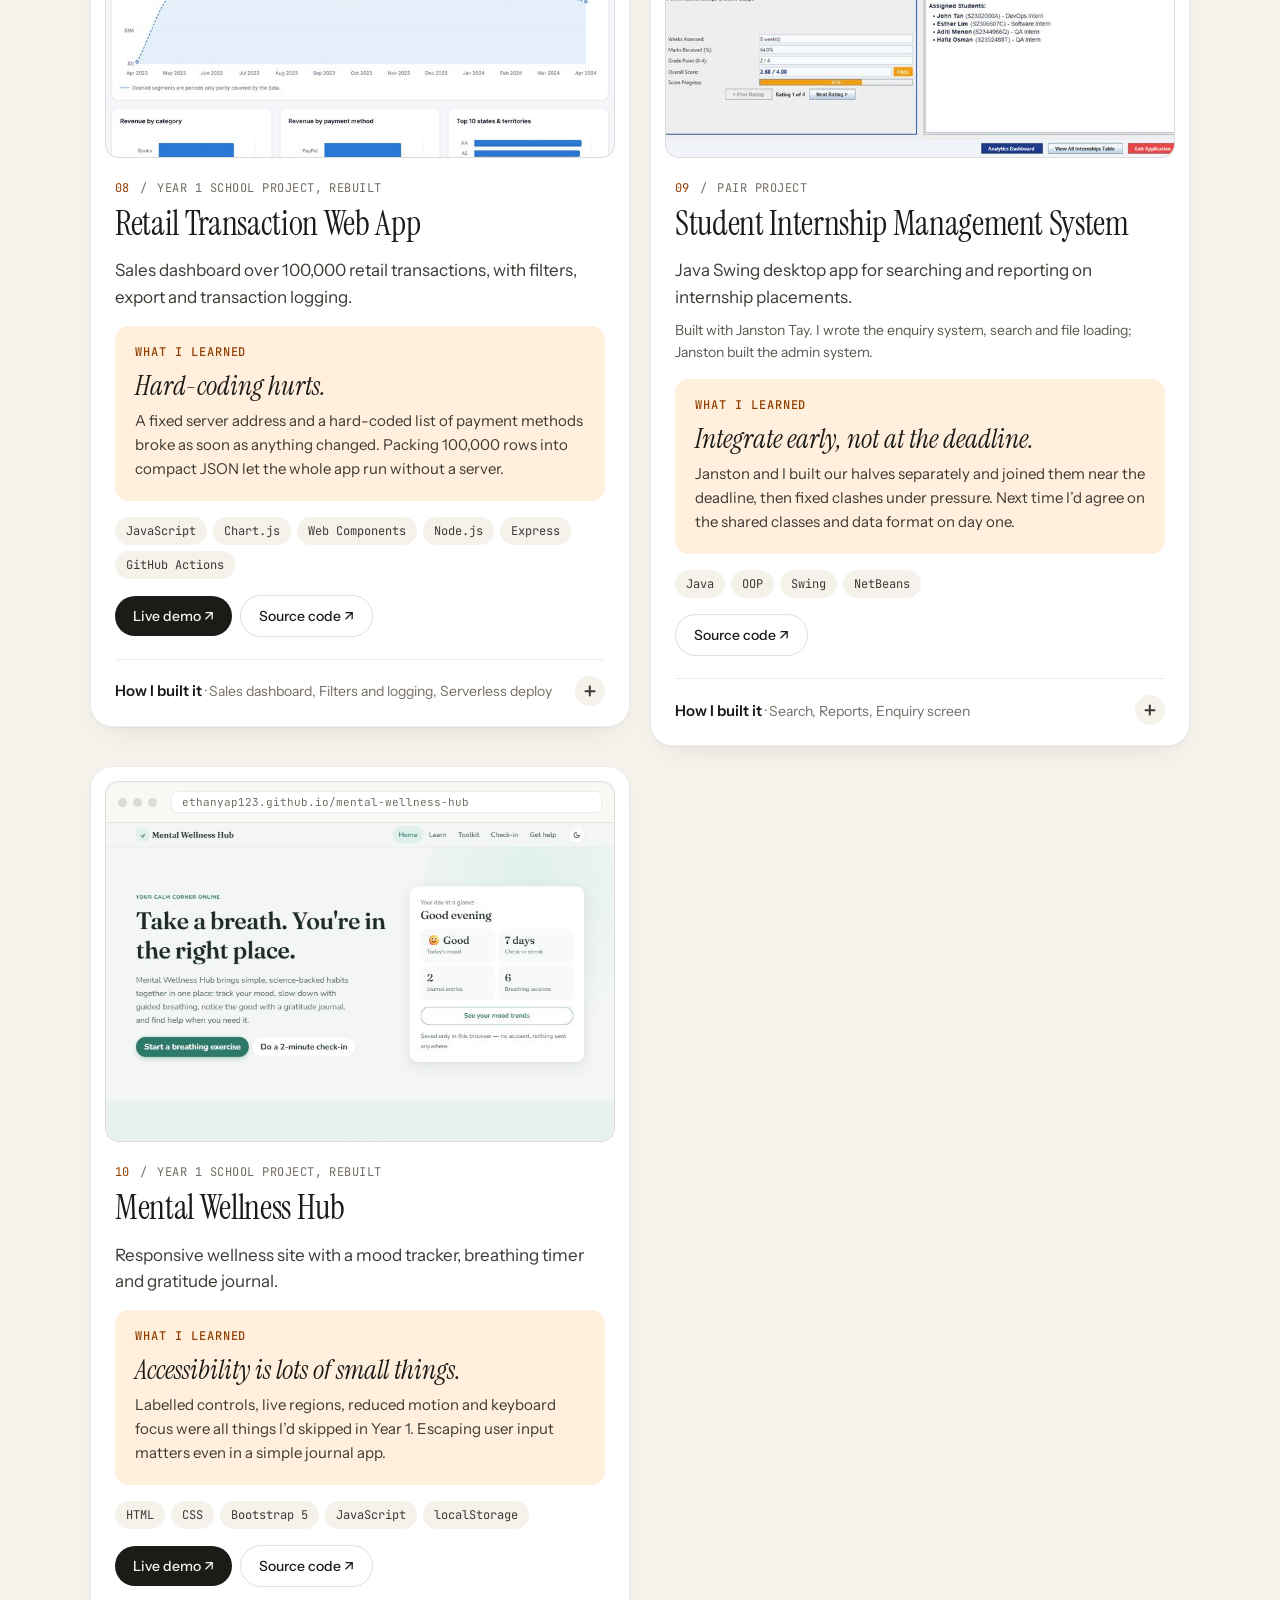
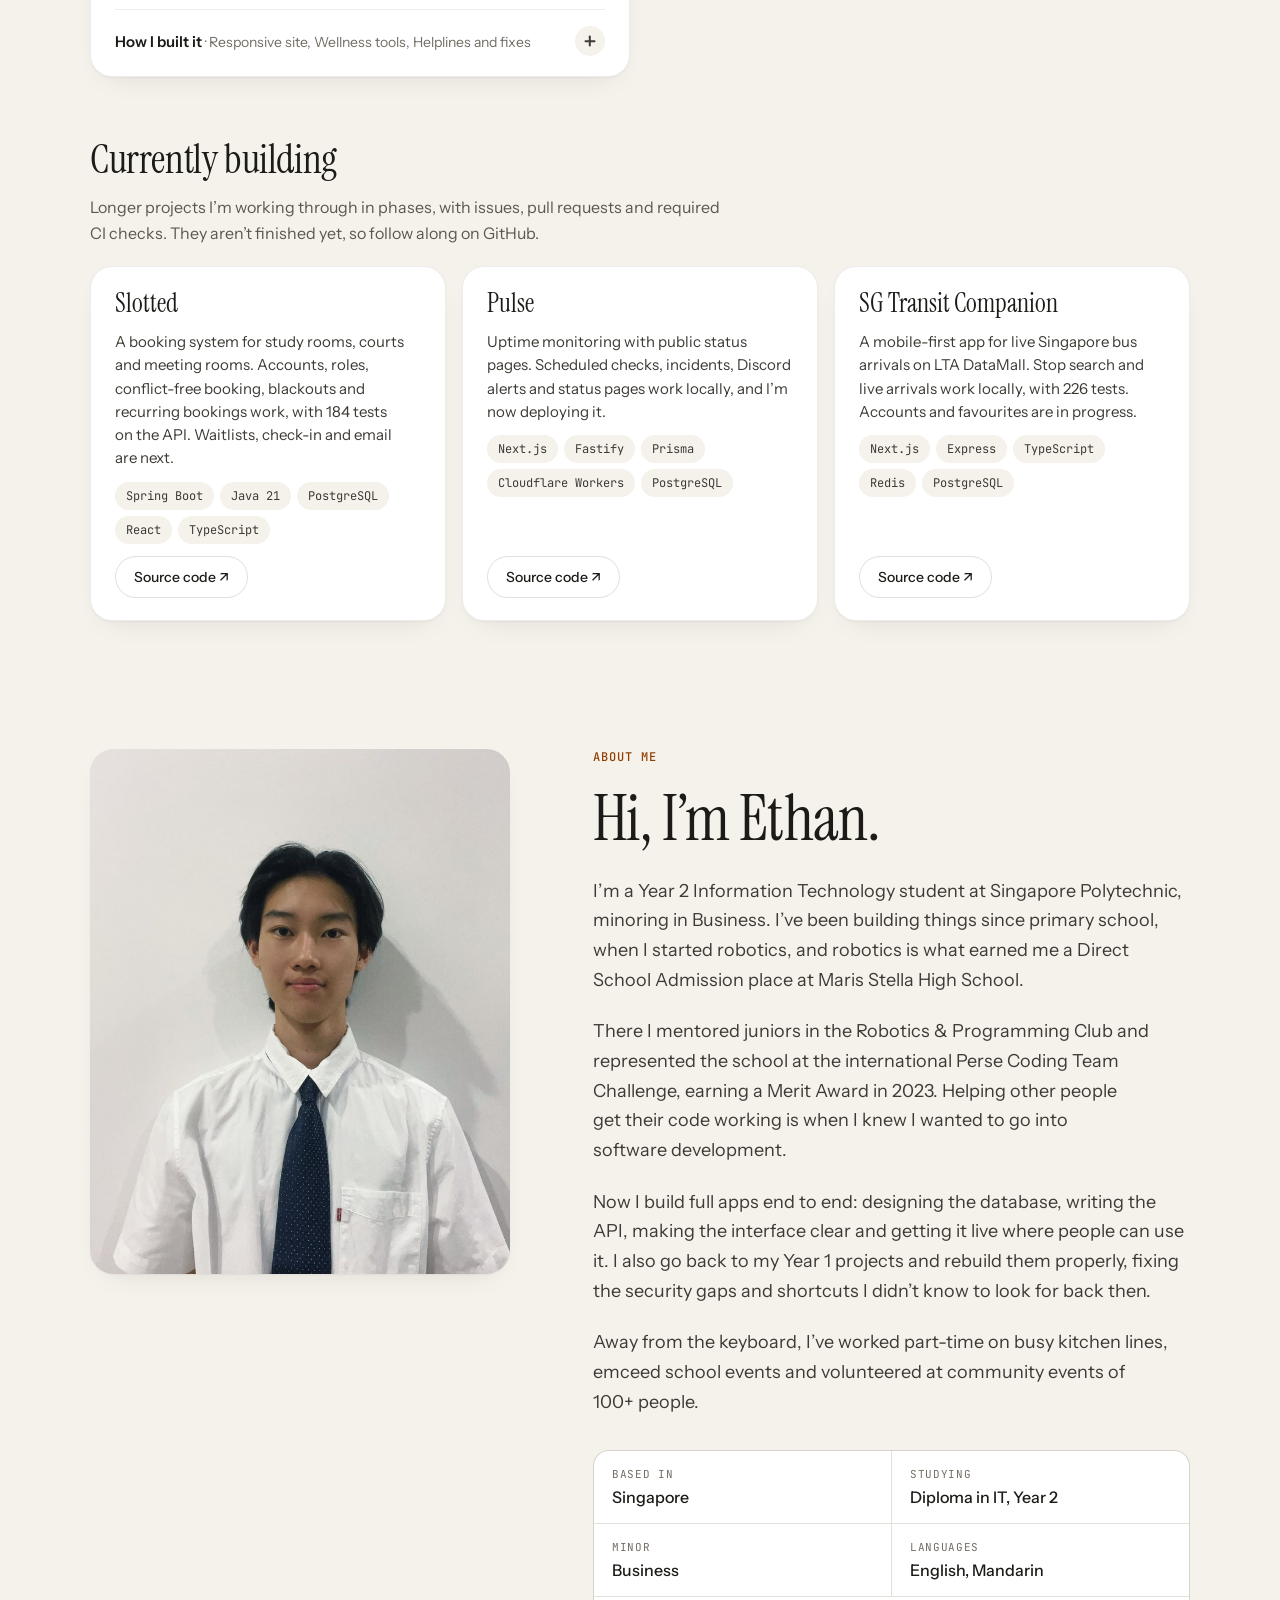
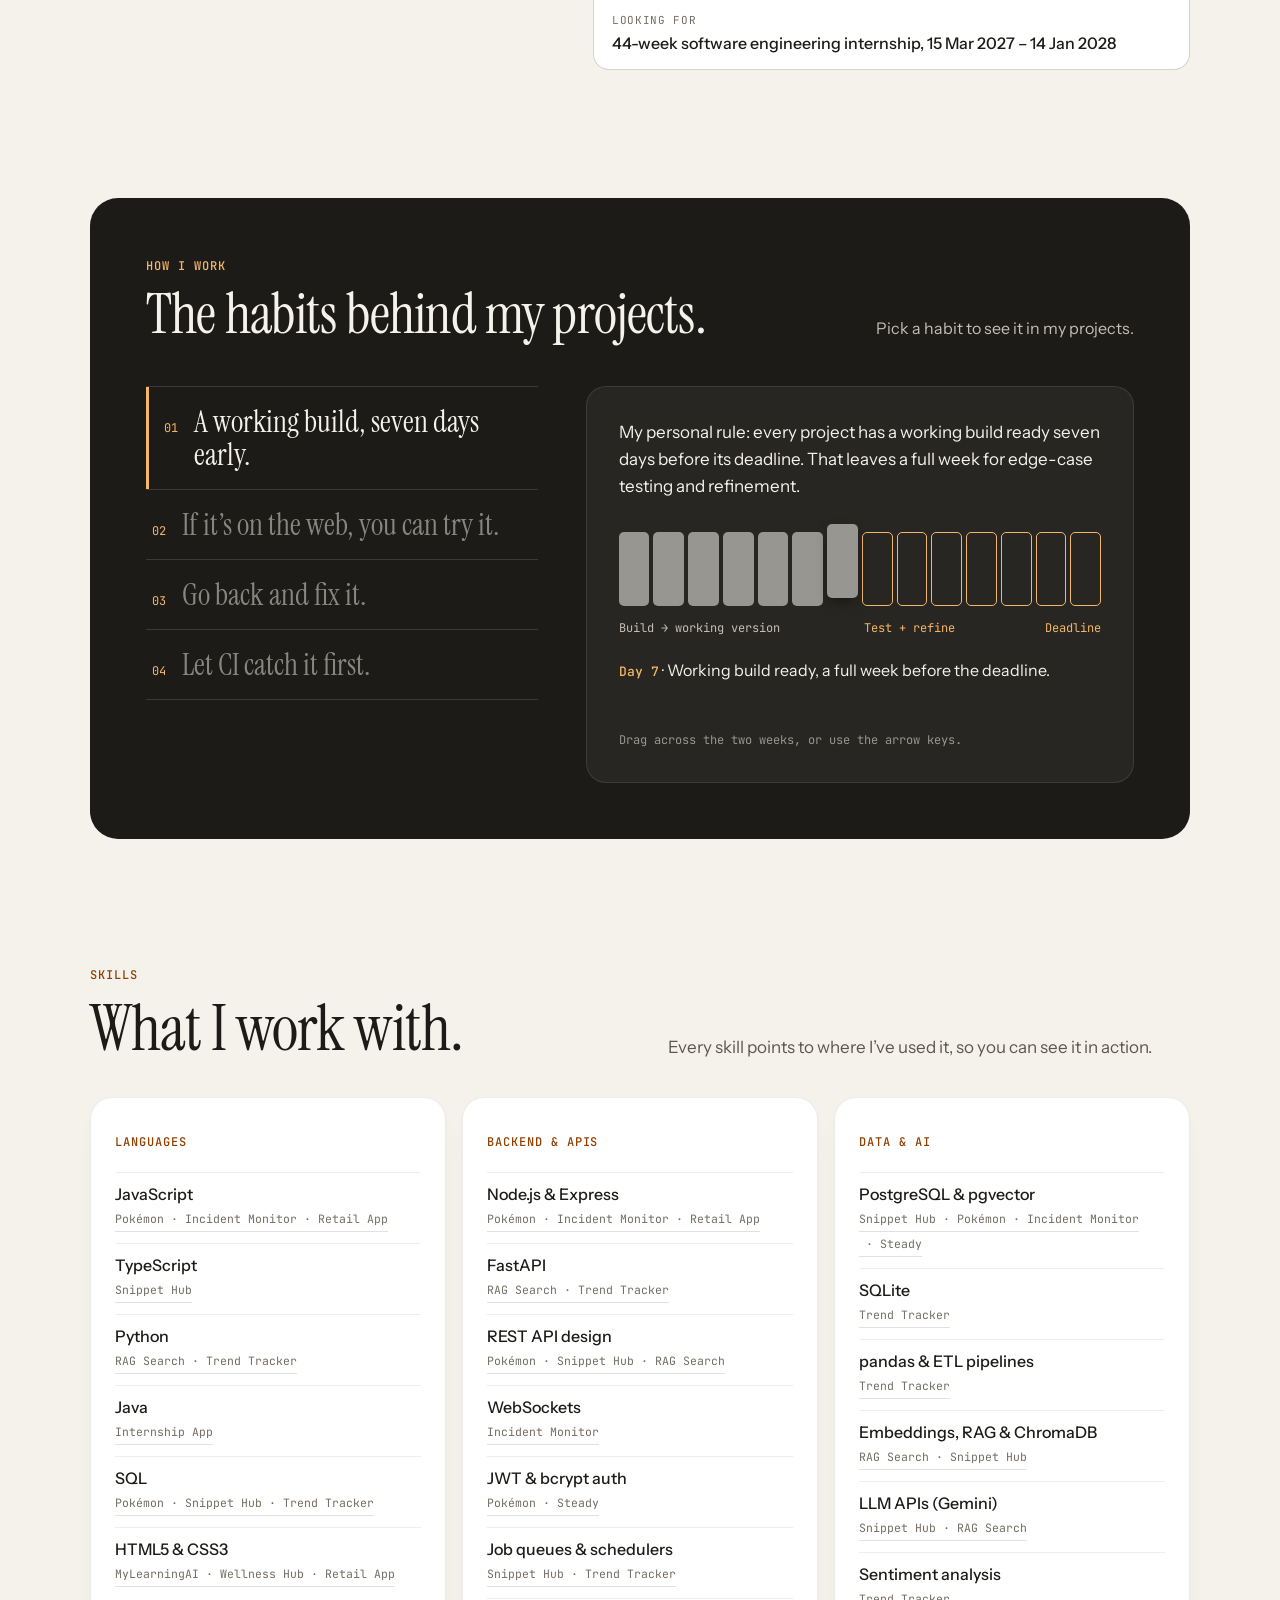
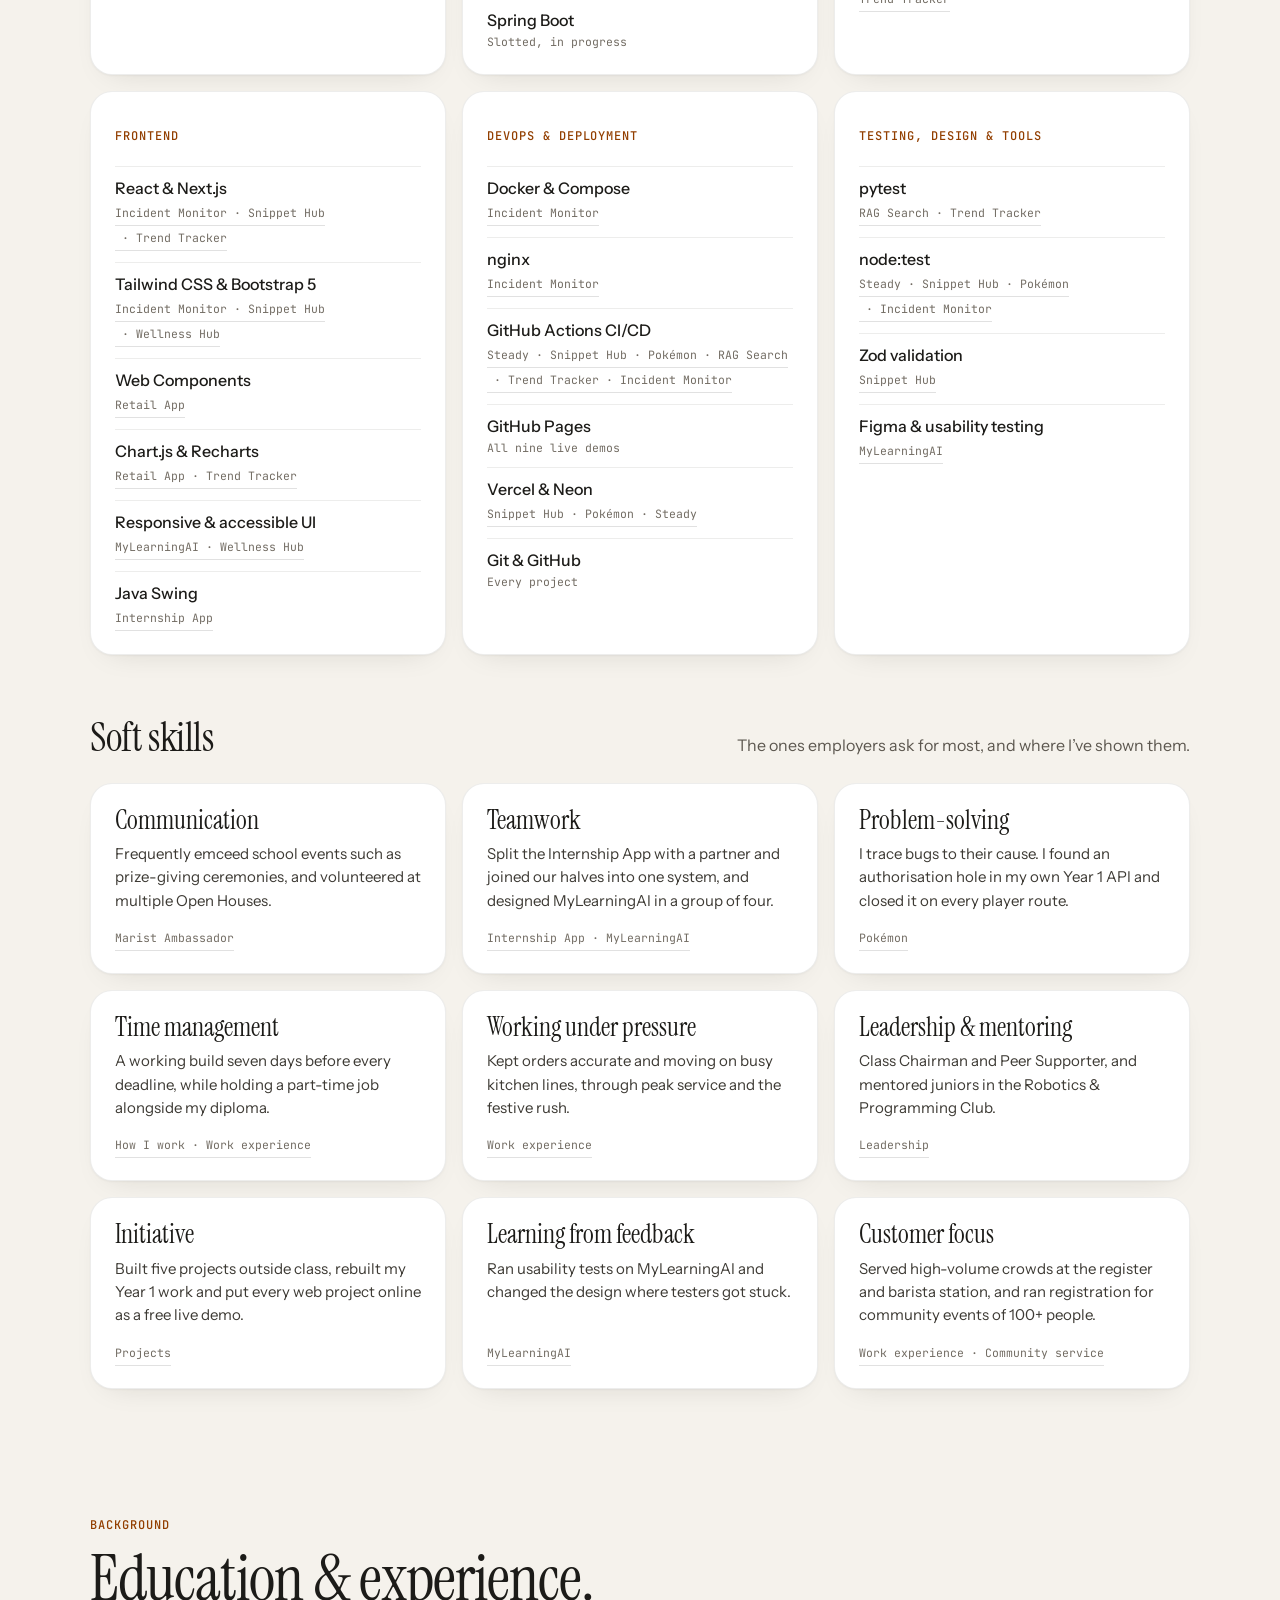
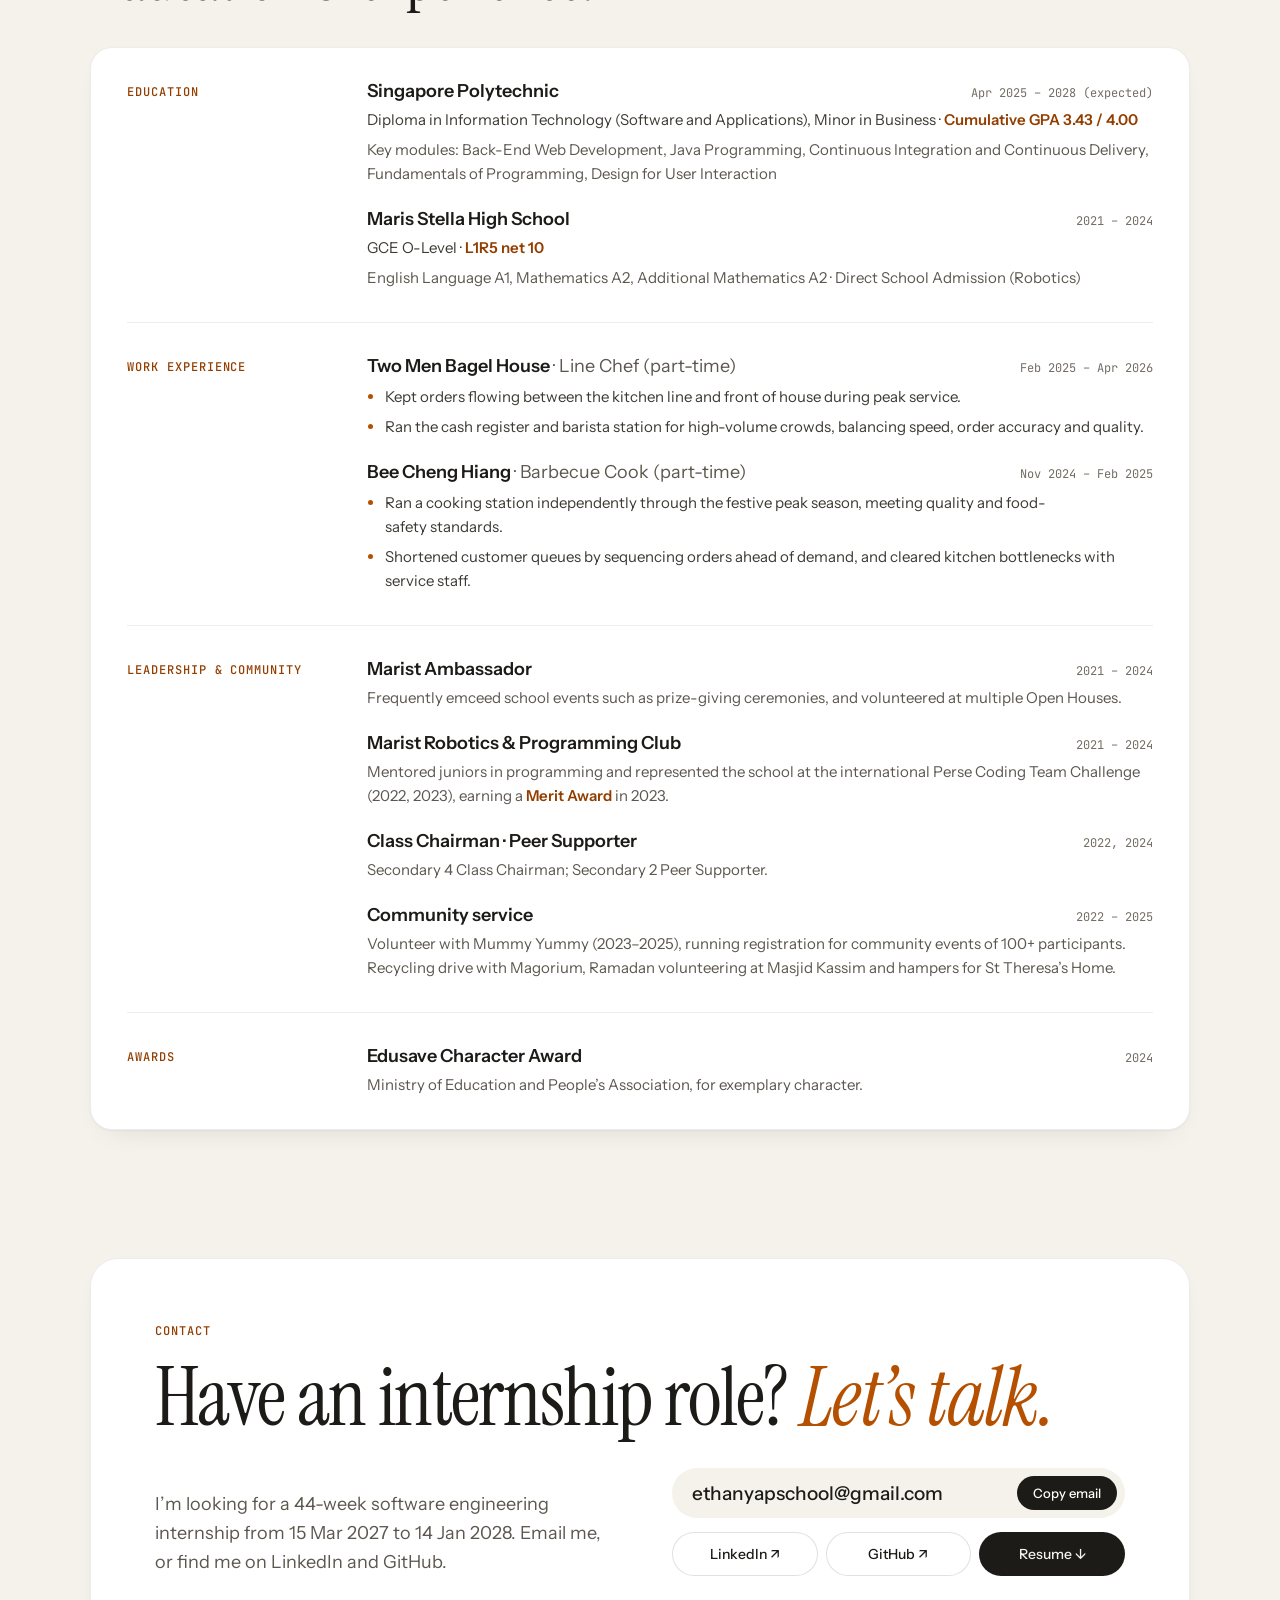
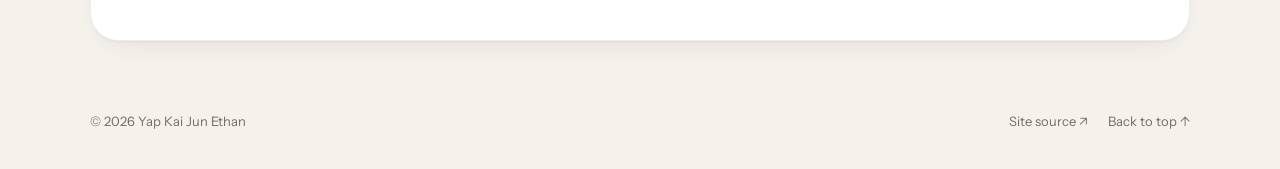
==== commit c21130a5: "Give the Skills project links a 24px touch target" ====
--- a/index.html
+++ b/index.html
@@ -348,7 +348,7 @@
 }
 .skill-name { font-size: 16px; font-weight: 500; }
 .proof { font-family: var(--mono); font-size: 11.5px; line-height: 1.5; color: var(--faint); }
-.proof a { color: var(--faint); border-bottom: 1px solid var(--line-2); white-space: nowrap; }
+.proof a { display: inline-block; padding: 4px 0; line-height: 16px; color: var(--faint); border-bottom: 1px solid var(--line-2); white-space: nowrap; }
 .proof a:hover { color: var(--accent); border-color: var(--accent); }
 .proof a + a::before { content: '·'; display: inline-block; margin: 0 7px; color: var(--faint); pointer-events: none; }
 .soft-head { display: flex; justify-content: space-between; align-items: baseline; gap: 4px 24px; flex-wrap: wrap; margin: 56px 0 20px; }
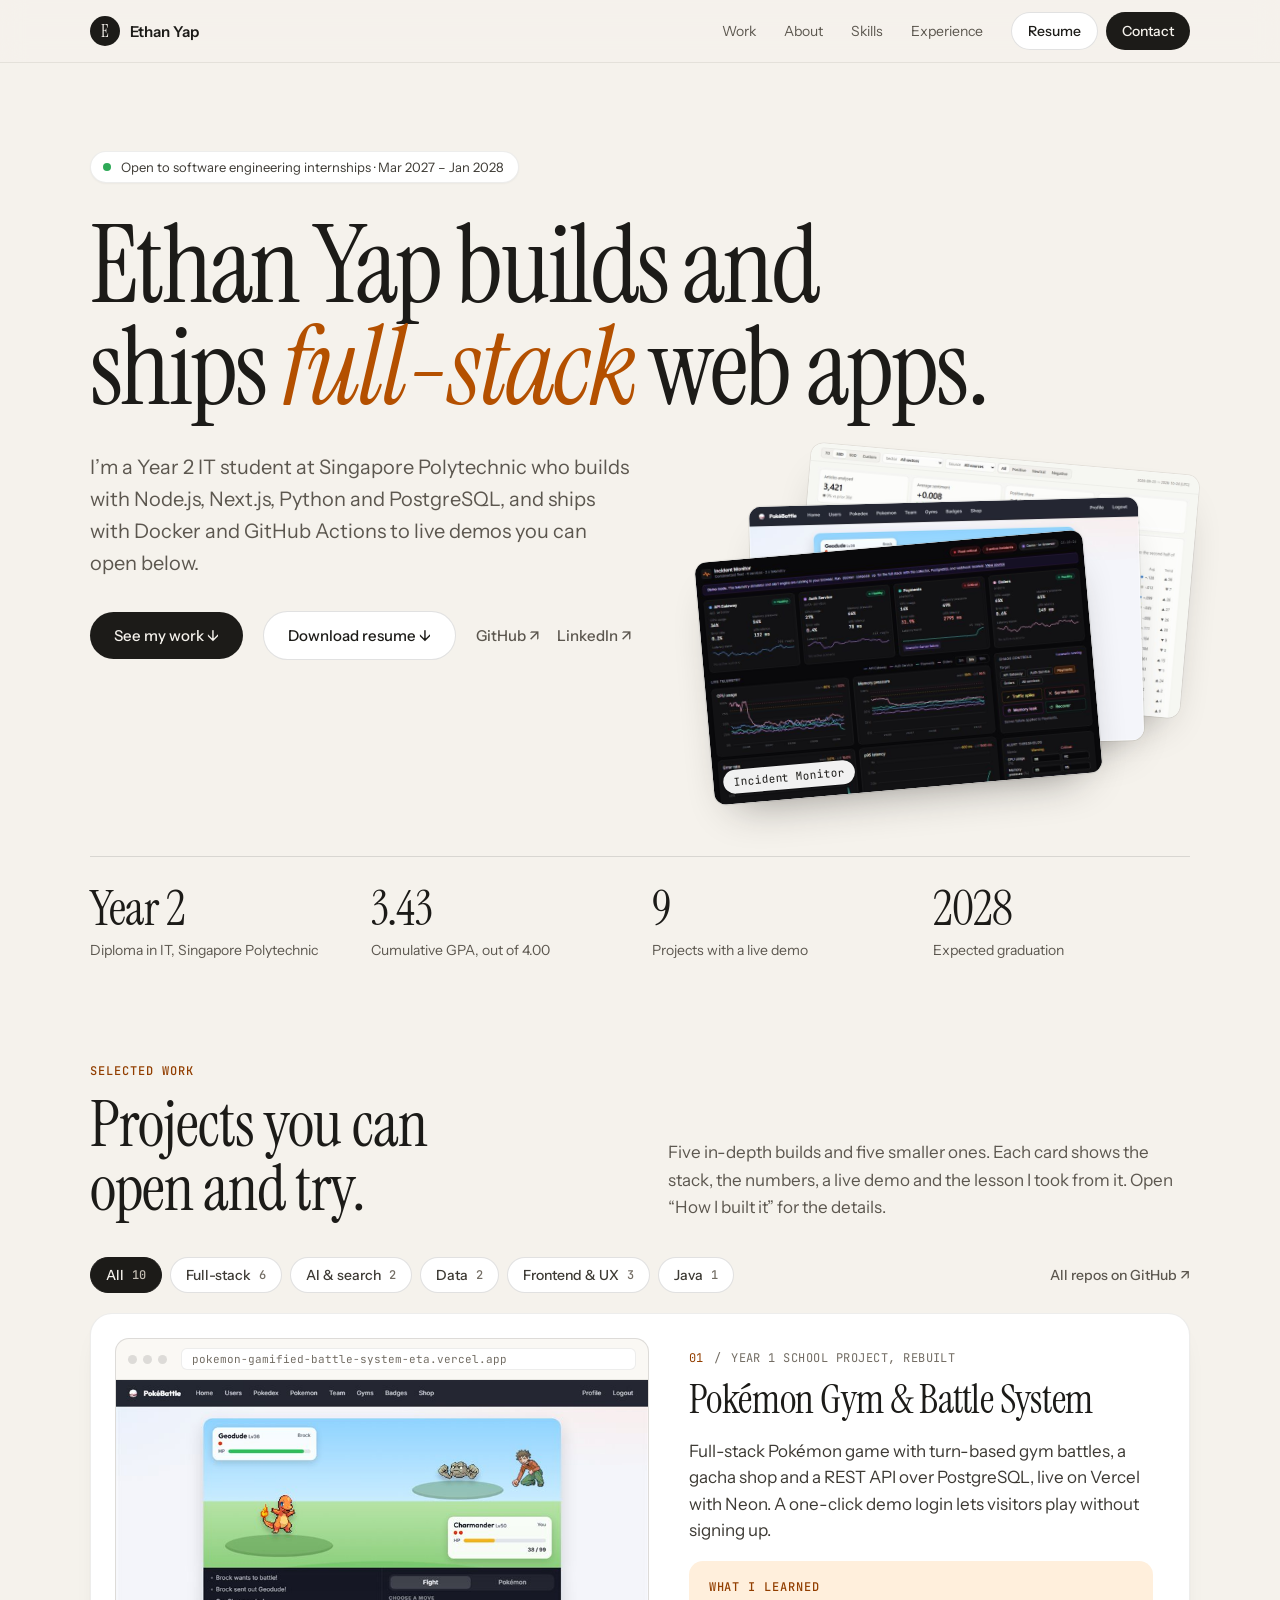
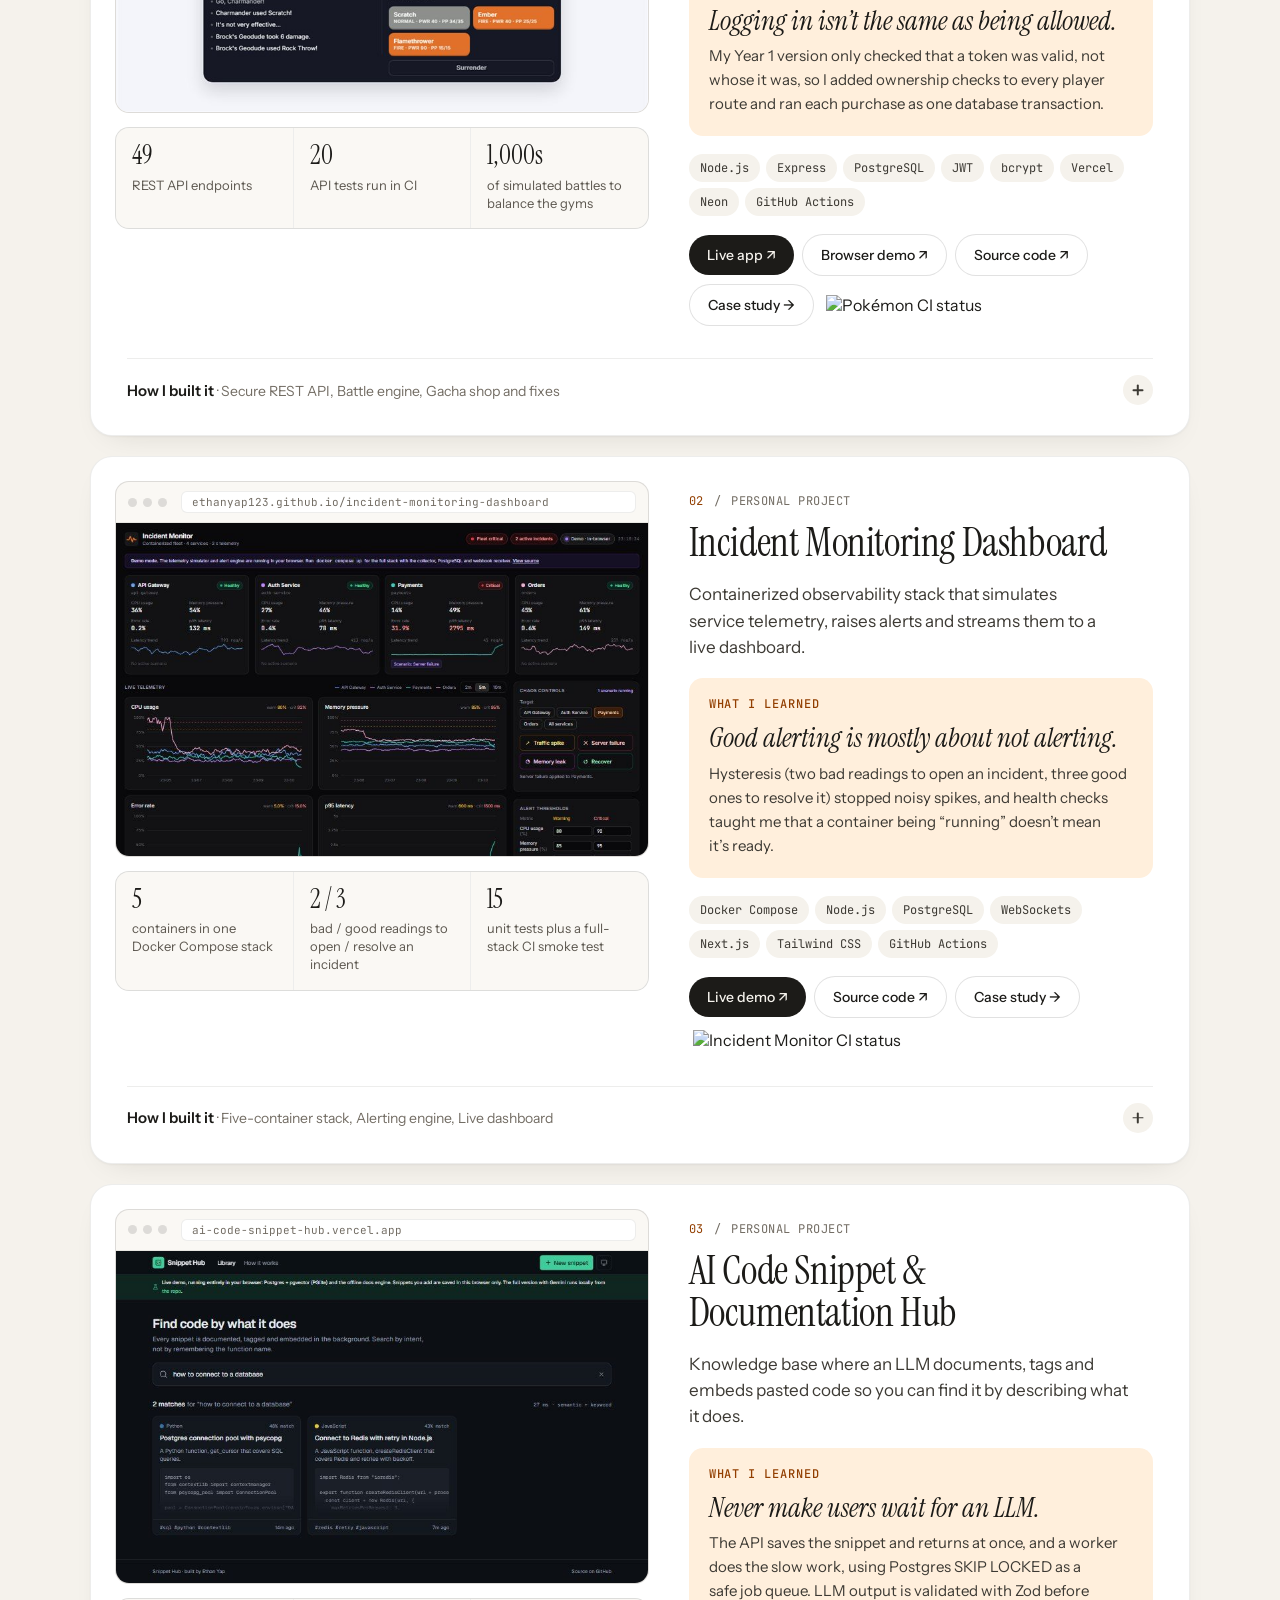
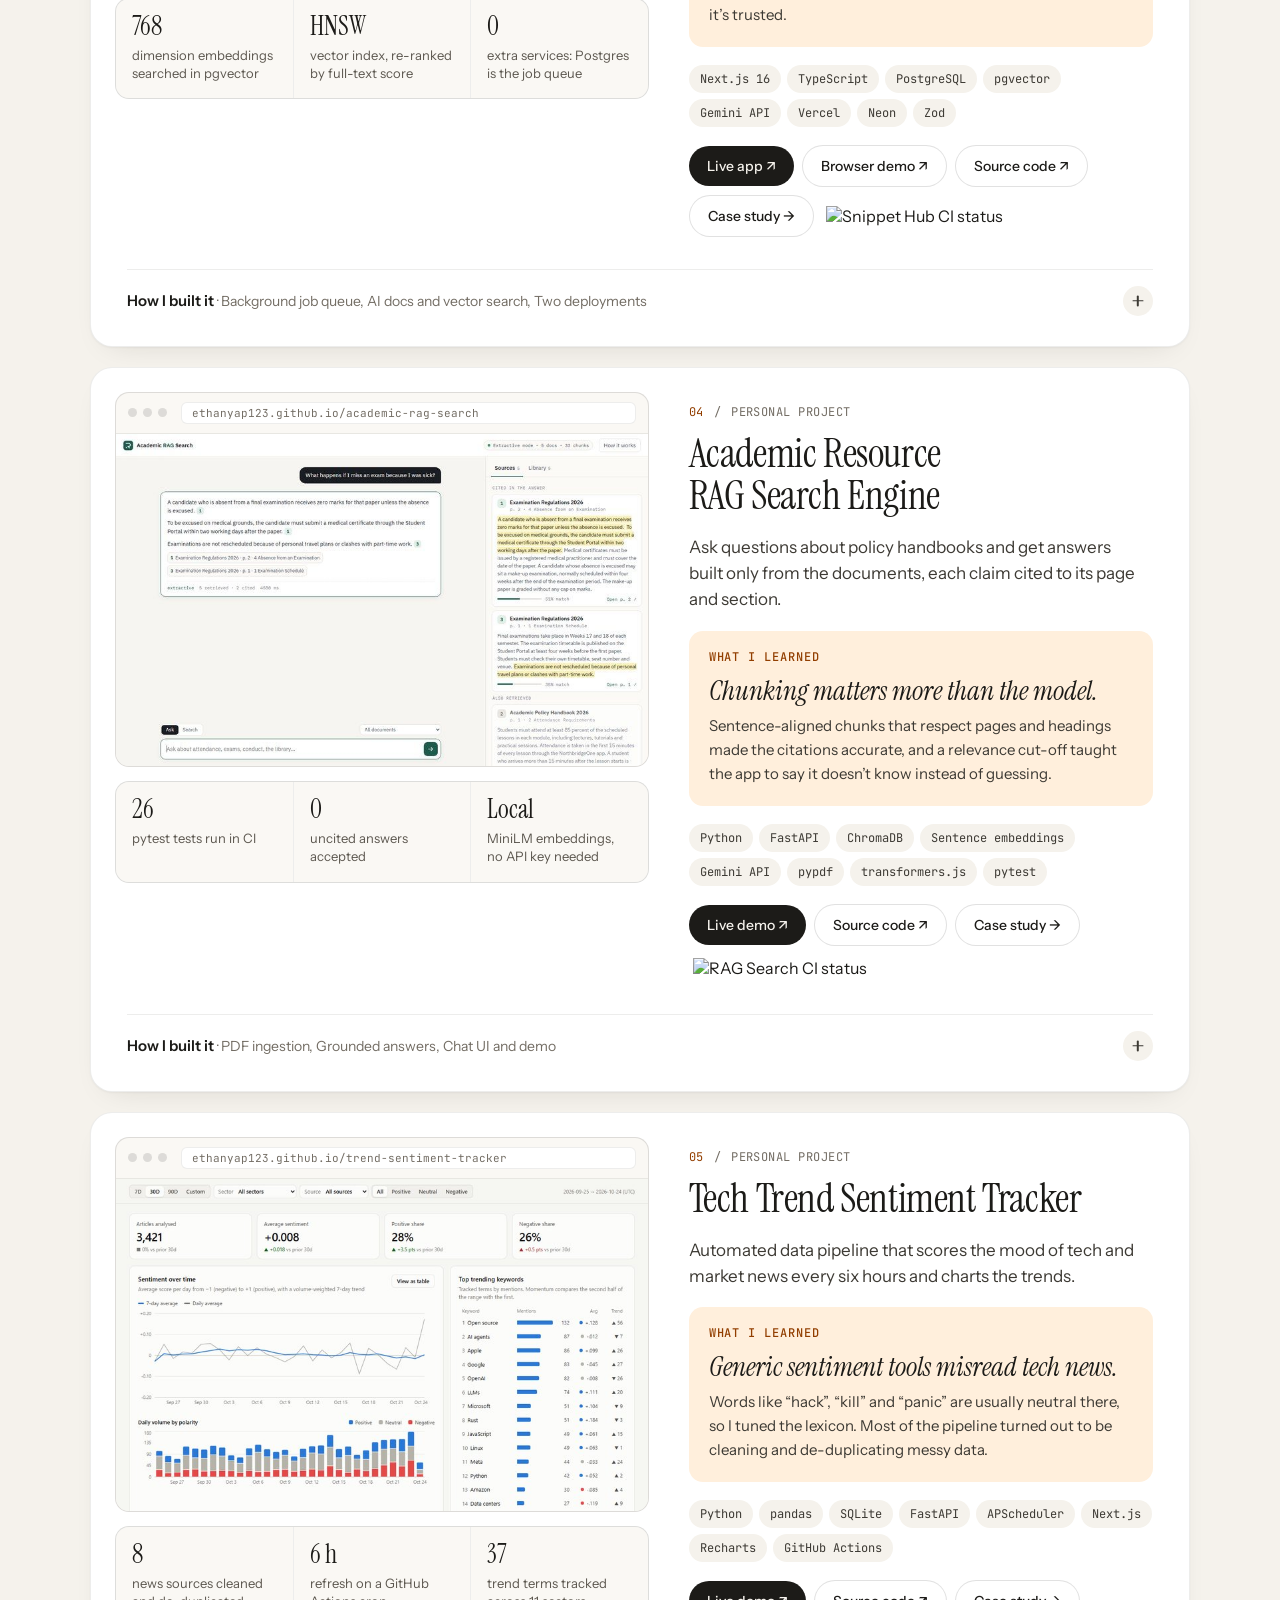
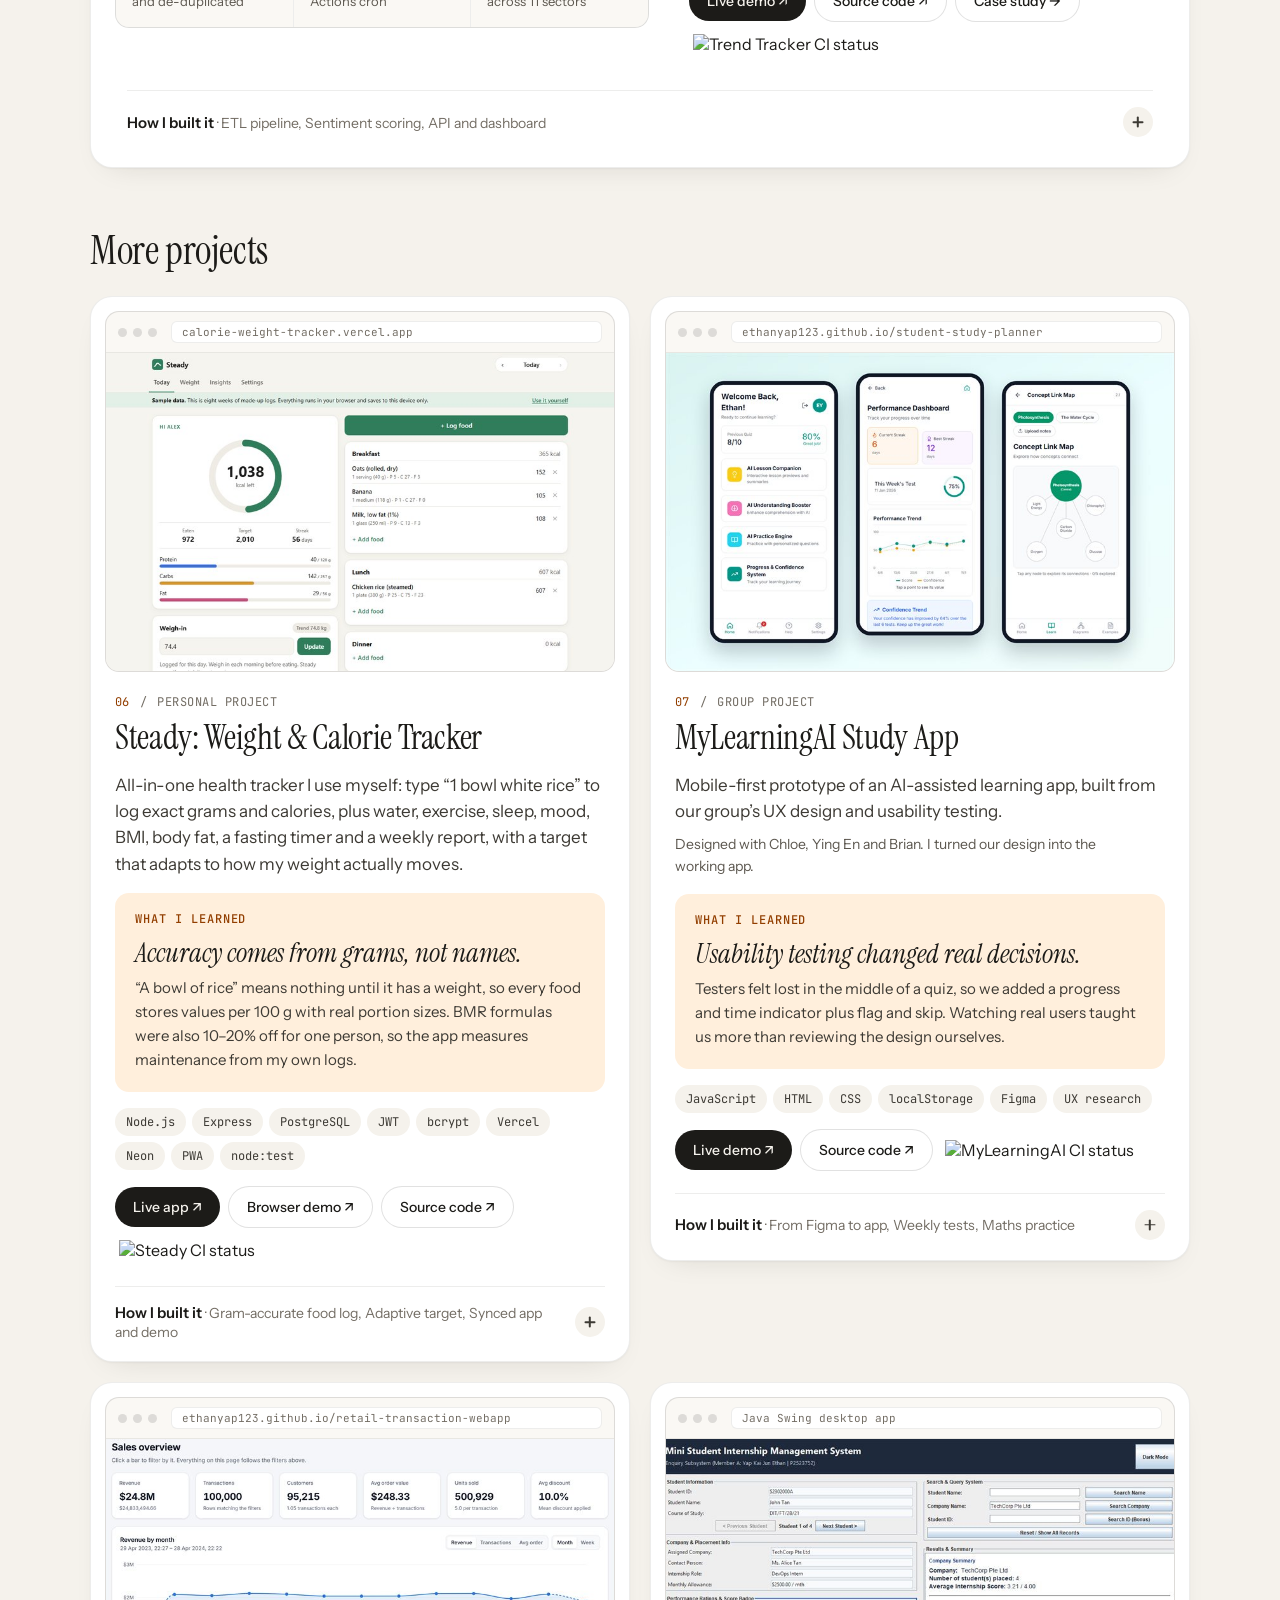
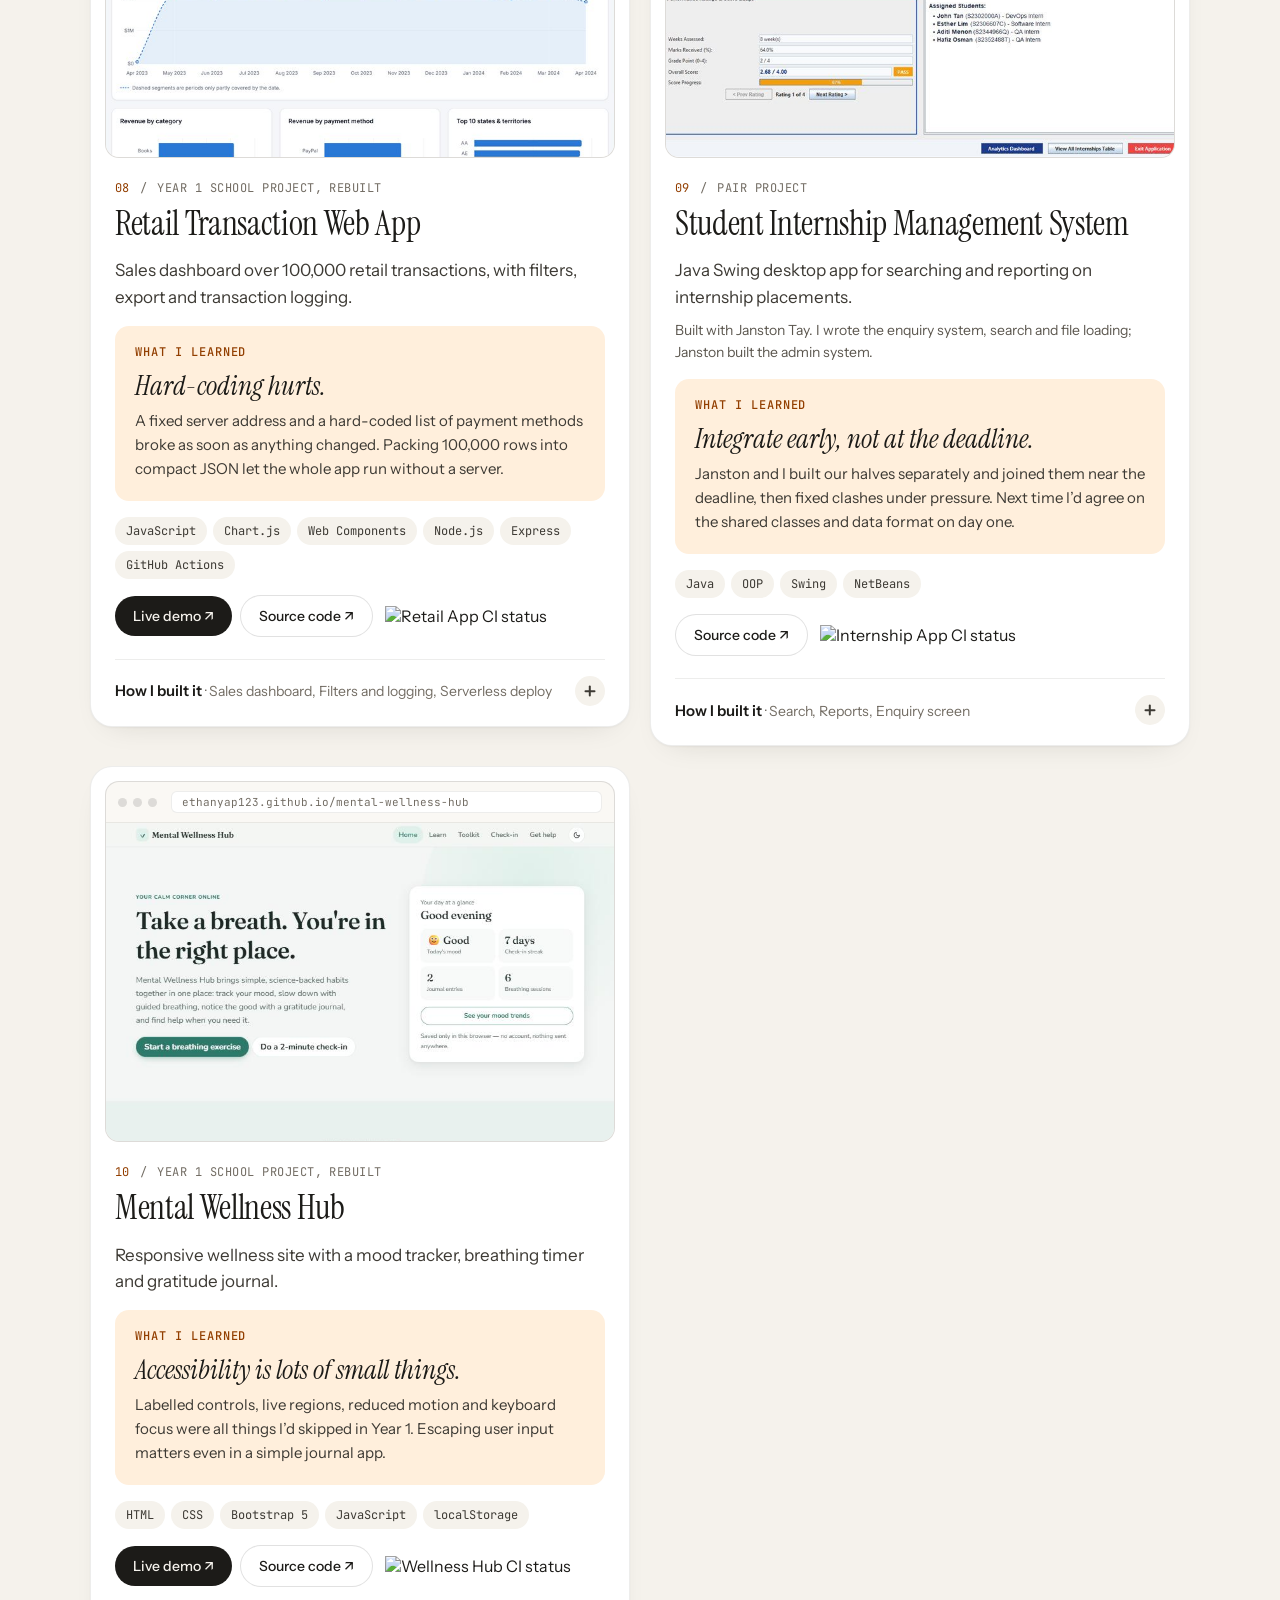
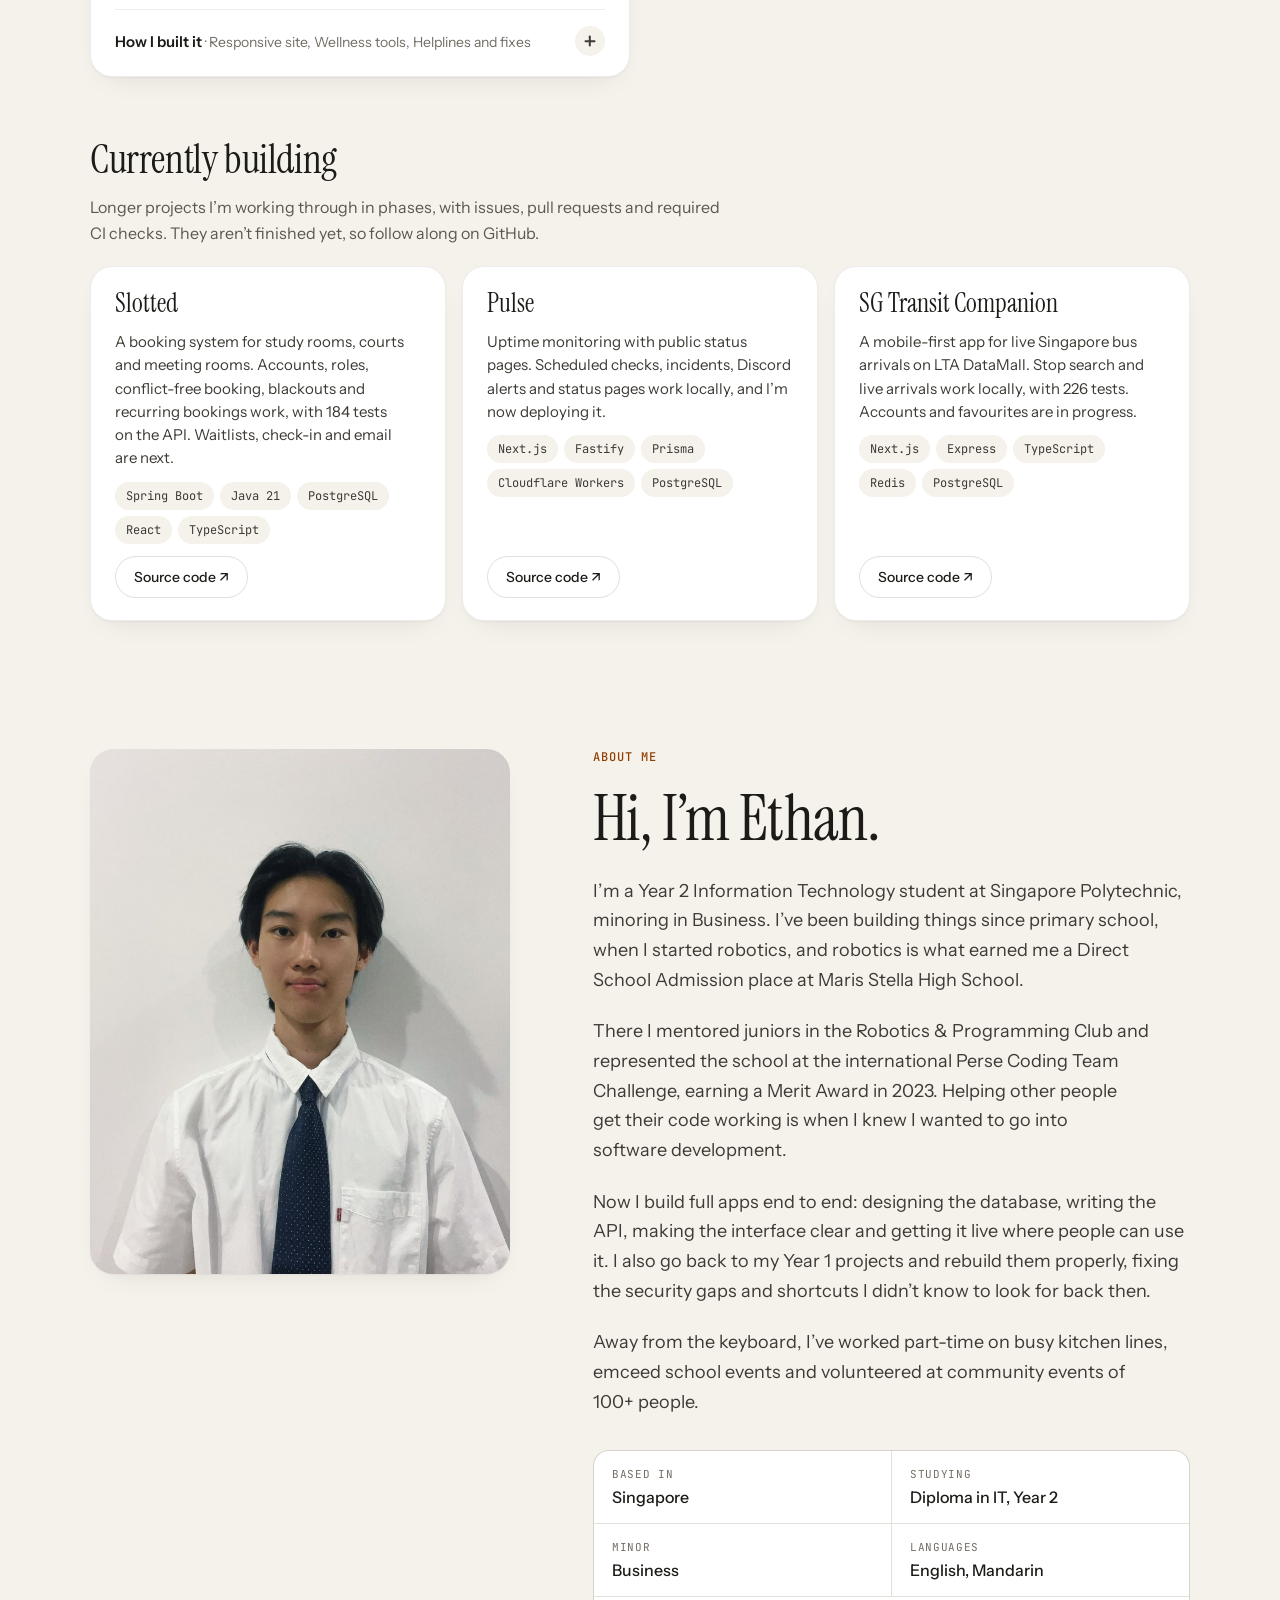
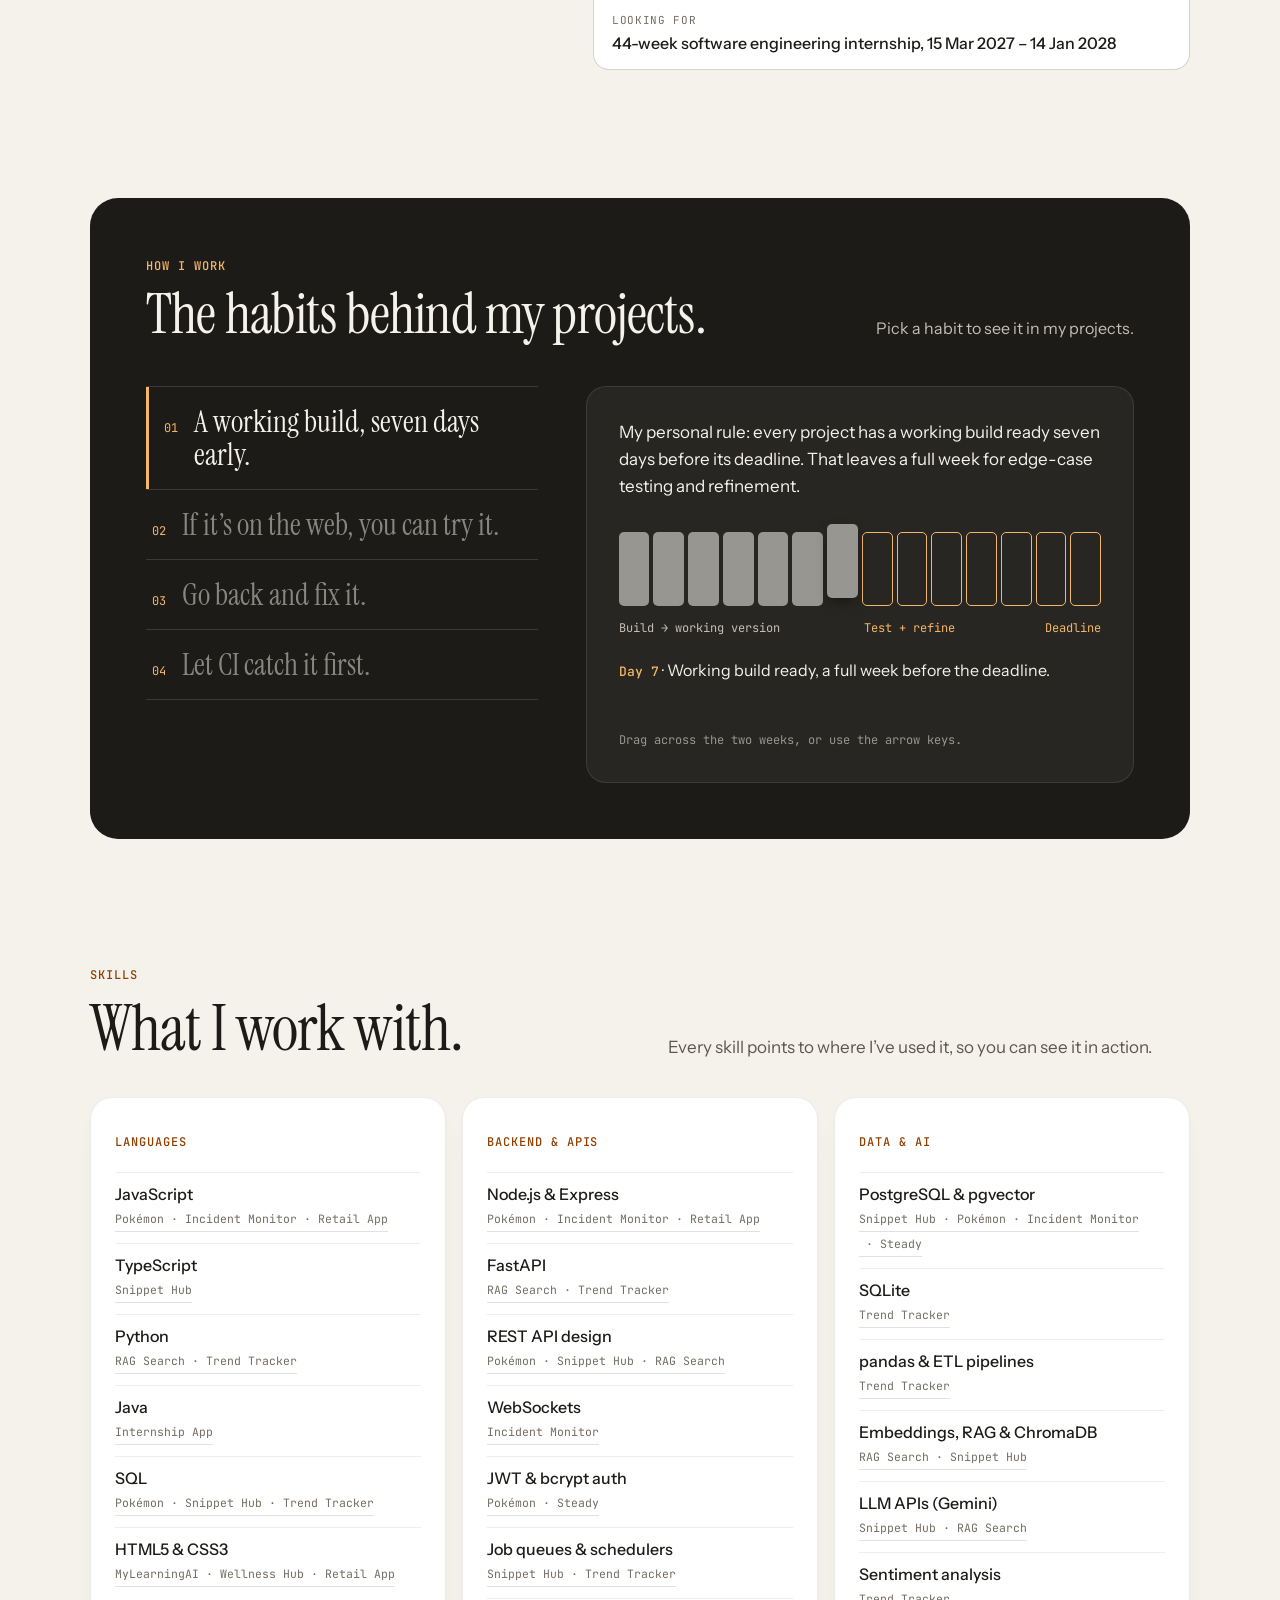
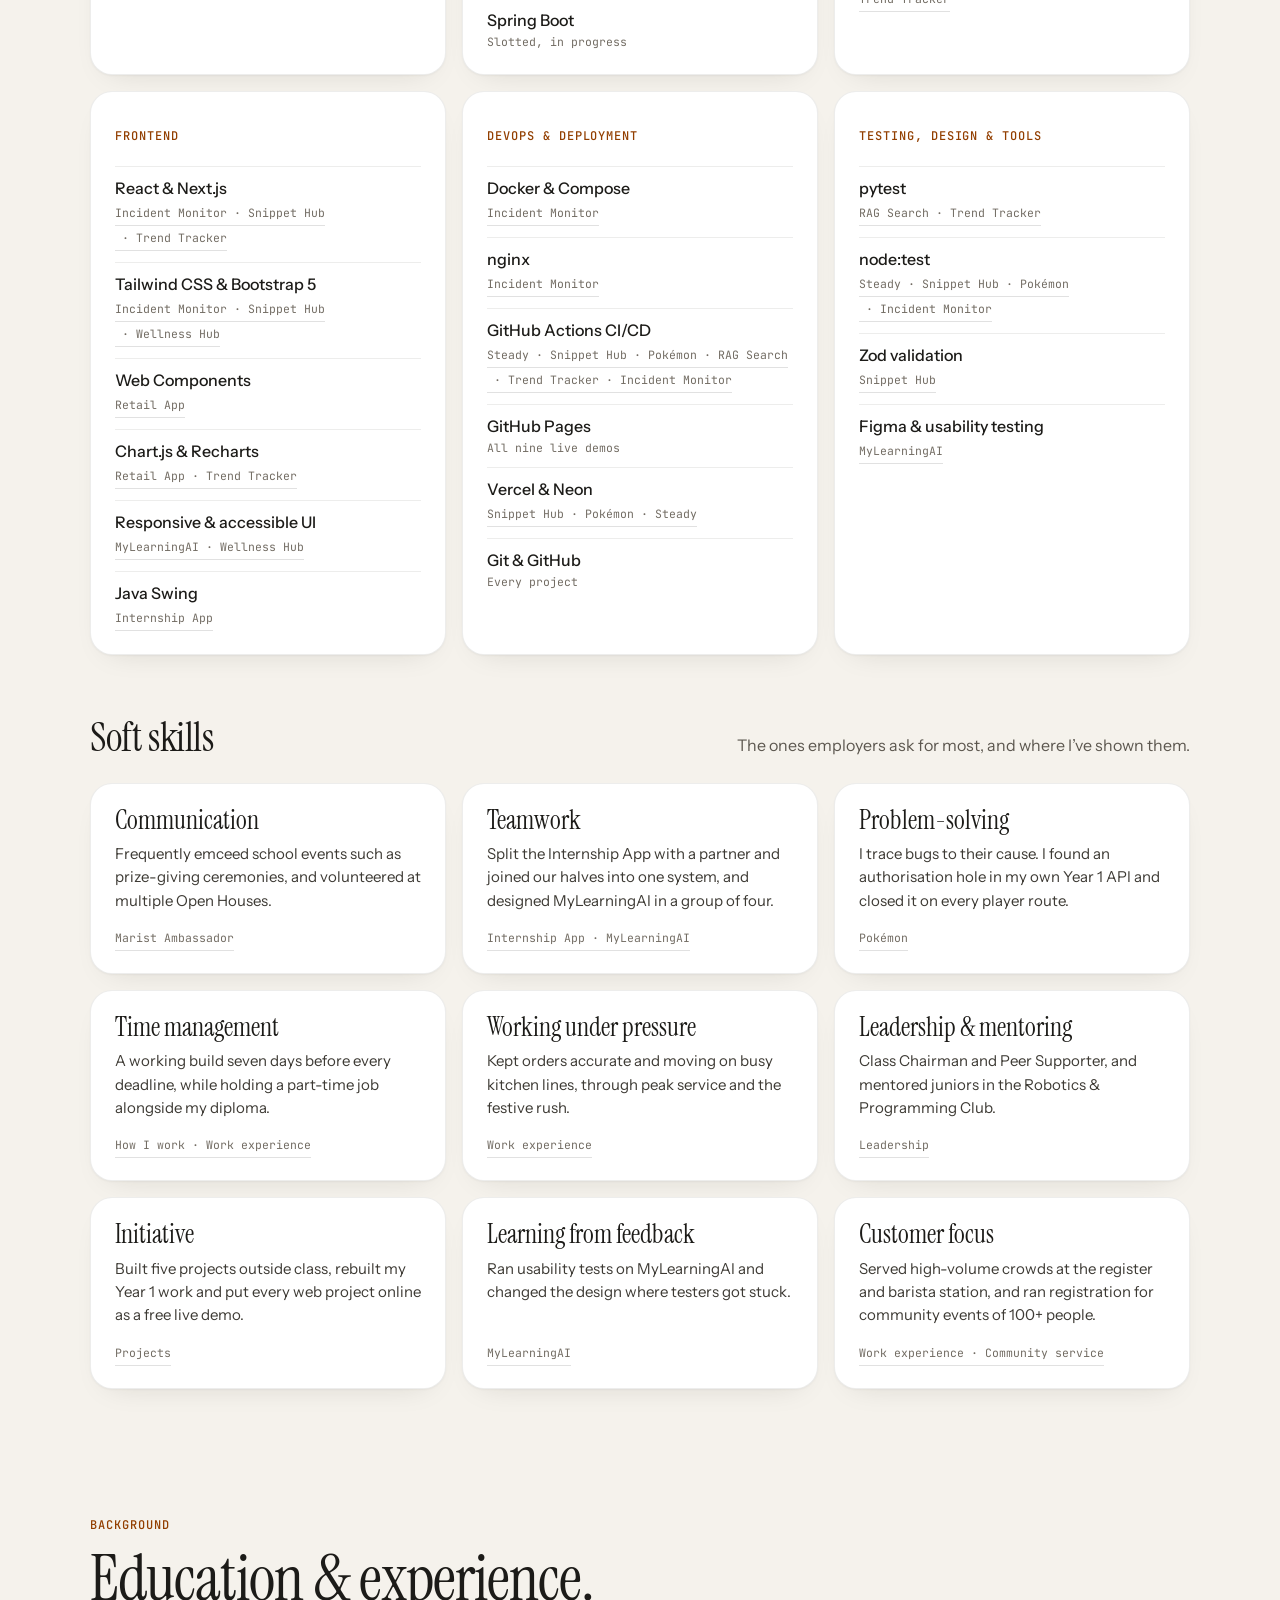
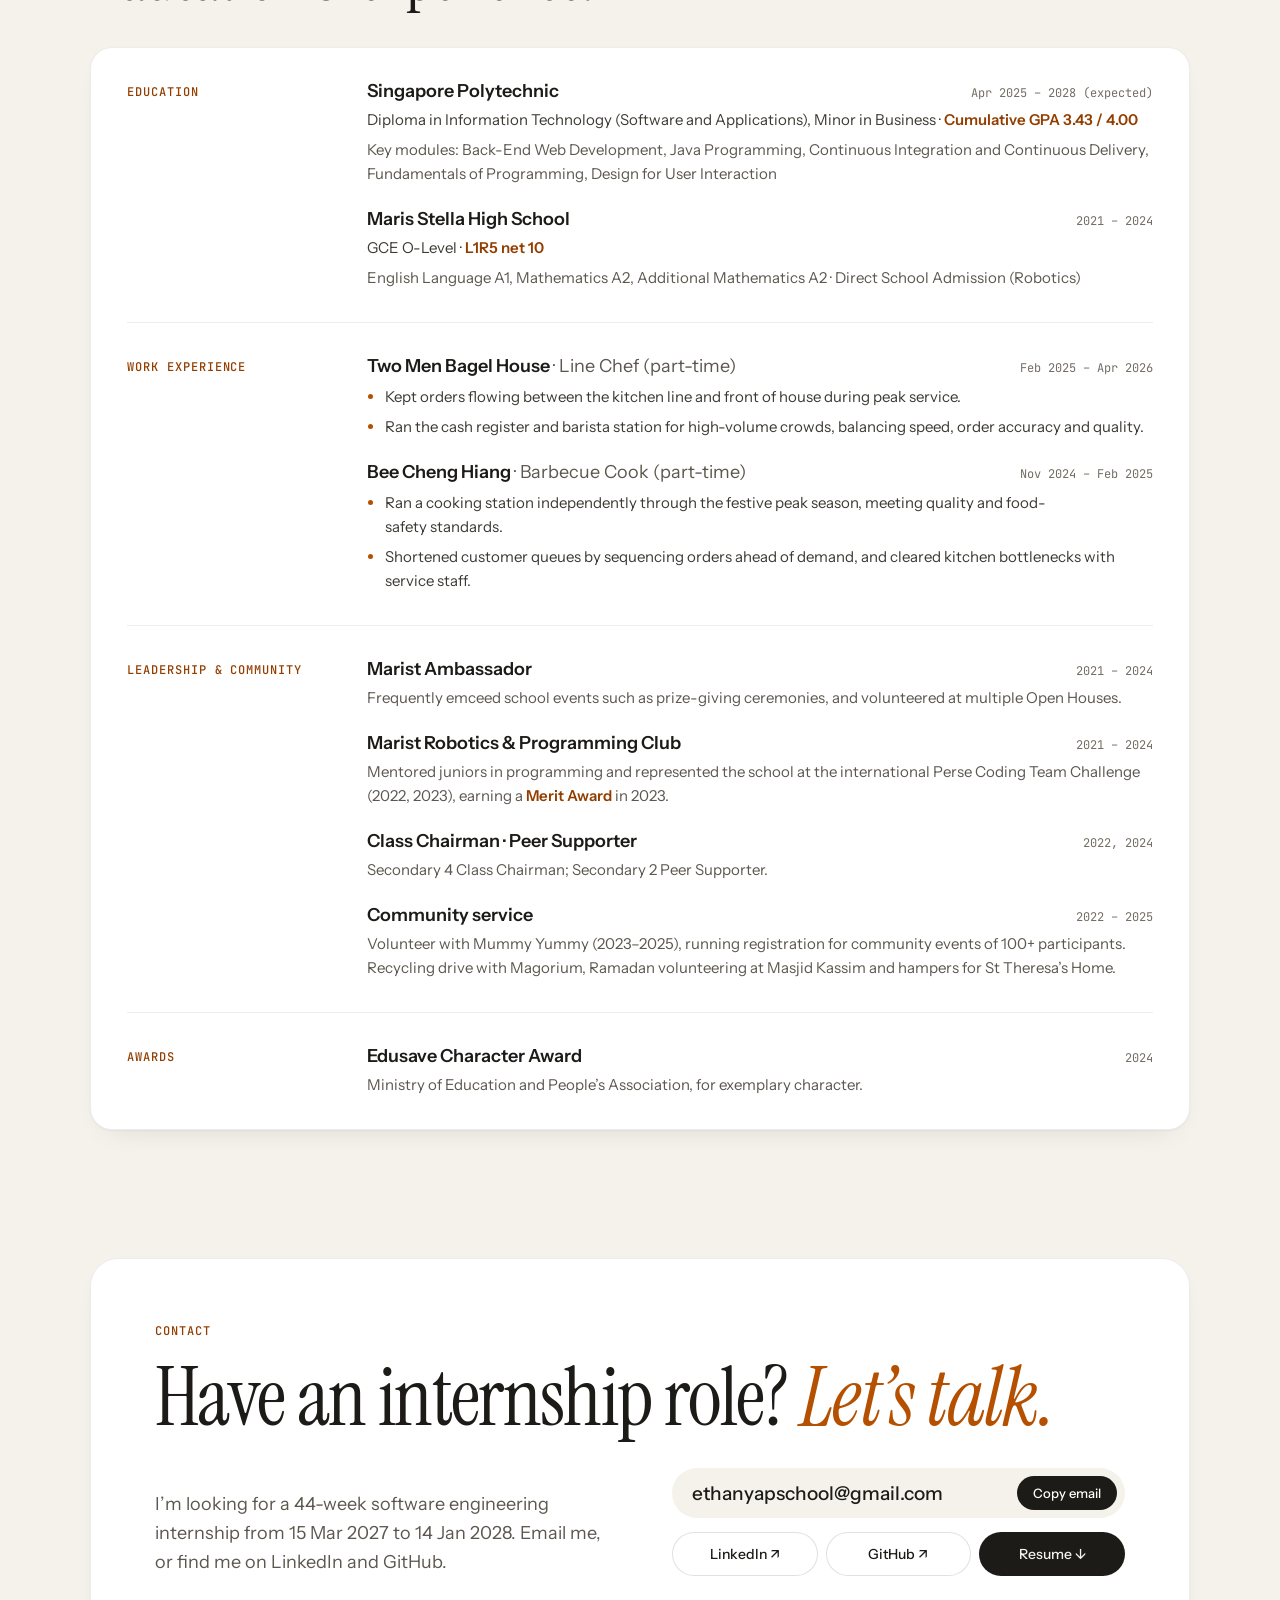
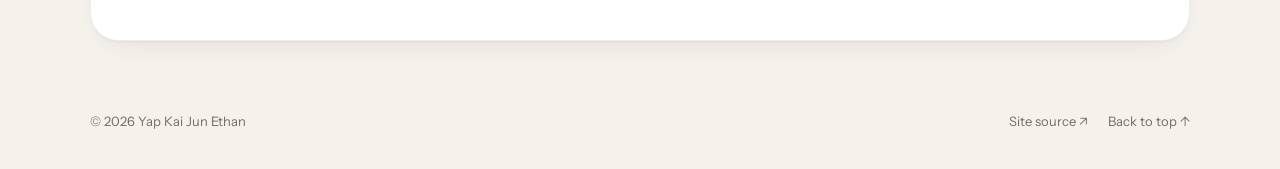
==== commit bd14325e: "Show live CI status on the four remaining project cards" ====
--- a/index.html
+++ b/index.html
@@ -808,6 +808,7 @@
     ],
     stack: ['JavaScript','HTML','CSS','localStorage','Figma','UX research'],
     img: 'assets/mylearningai-study-app.jpg', alt: 'Three phone screens: the home menu, a performance dashboard and a concept link map',
+    ci: 'student-study-planner/actions/workflows/ci.yml',
     repo: 'https://github.com/EthanYap123/student-study-planner', live: 'https://ethanyap123.github.io/student-study-planner/' },
 
   { id: 'retail', short: 'Retail App', title: 'Retail Transaction Web App', kind: 'Year 1 school project, rebuilt', tags: ['data','frontend'],
@@ -821,6 +822,7 @@
     ],
     stack: ['JavaScript','Chart.js','Web Components','Node.js','Express','GitHub Actions'],
     img: 'assets/retail-transaction-webapp.jpg', alt: 'Sales overview with revenue, transaction and customer KPI cards above a revenue-by-month line chart',
+    ci: 'retail-transaction-webapp/actions/workflows/ci.yml',
     repo: 'https://github.com/EthanYap123/retail-transaction-webapp', live: 'https://ethanyap123.github.io/retail-transaction-webapp/' },
 
   { id: 'internship', short: 'Internship App', title: 'Student Internship Management System', kind: 'Pair project', tags: ['java'],
@@ -835,6 +837,7 @@
     ],
     stack: ['Java','OOP','Swing','NetBeans'],
     img: 'assets/internship-management-system.jpg', alt: 'Swing enquiry screen showing a student’s placement details, score badge and a company summary of assigned students',
+    ci: 'internship-management-system/actions/workflows/ci.yml',
     repo: 'https://github.com/EthanYap123/internship-management-system' },
 
   { id: 'wellness', short: 'Wellness Hub', title: 'Mental Wellness Hub', kind: 'Year 1 school project, rebuilt', tags: ['frontend'],
@@ -848,6 +851,7 @@
     ],
     stack: ['HTML','CSS','Bootstrap 5','JavaScript','localStorage'],
     img: 'assets/mental-wellness-hub.jpg', alt: 'Home page reading “Take a breath. You’re in the right place.” beside a day-at-a-glance card with mood, streak and journal counts',
+    ci: 'mental-wellness-hub/actions/workflows/ci.yml',
     repo: 'https://github.com/EthanYap123/mental-wellness-hub', live: 'https://ethanyap123.github.io/mental-wellness-hub/' },
 ];
 
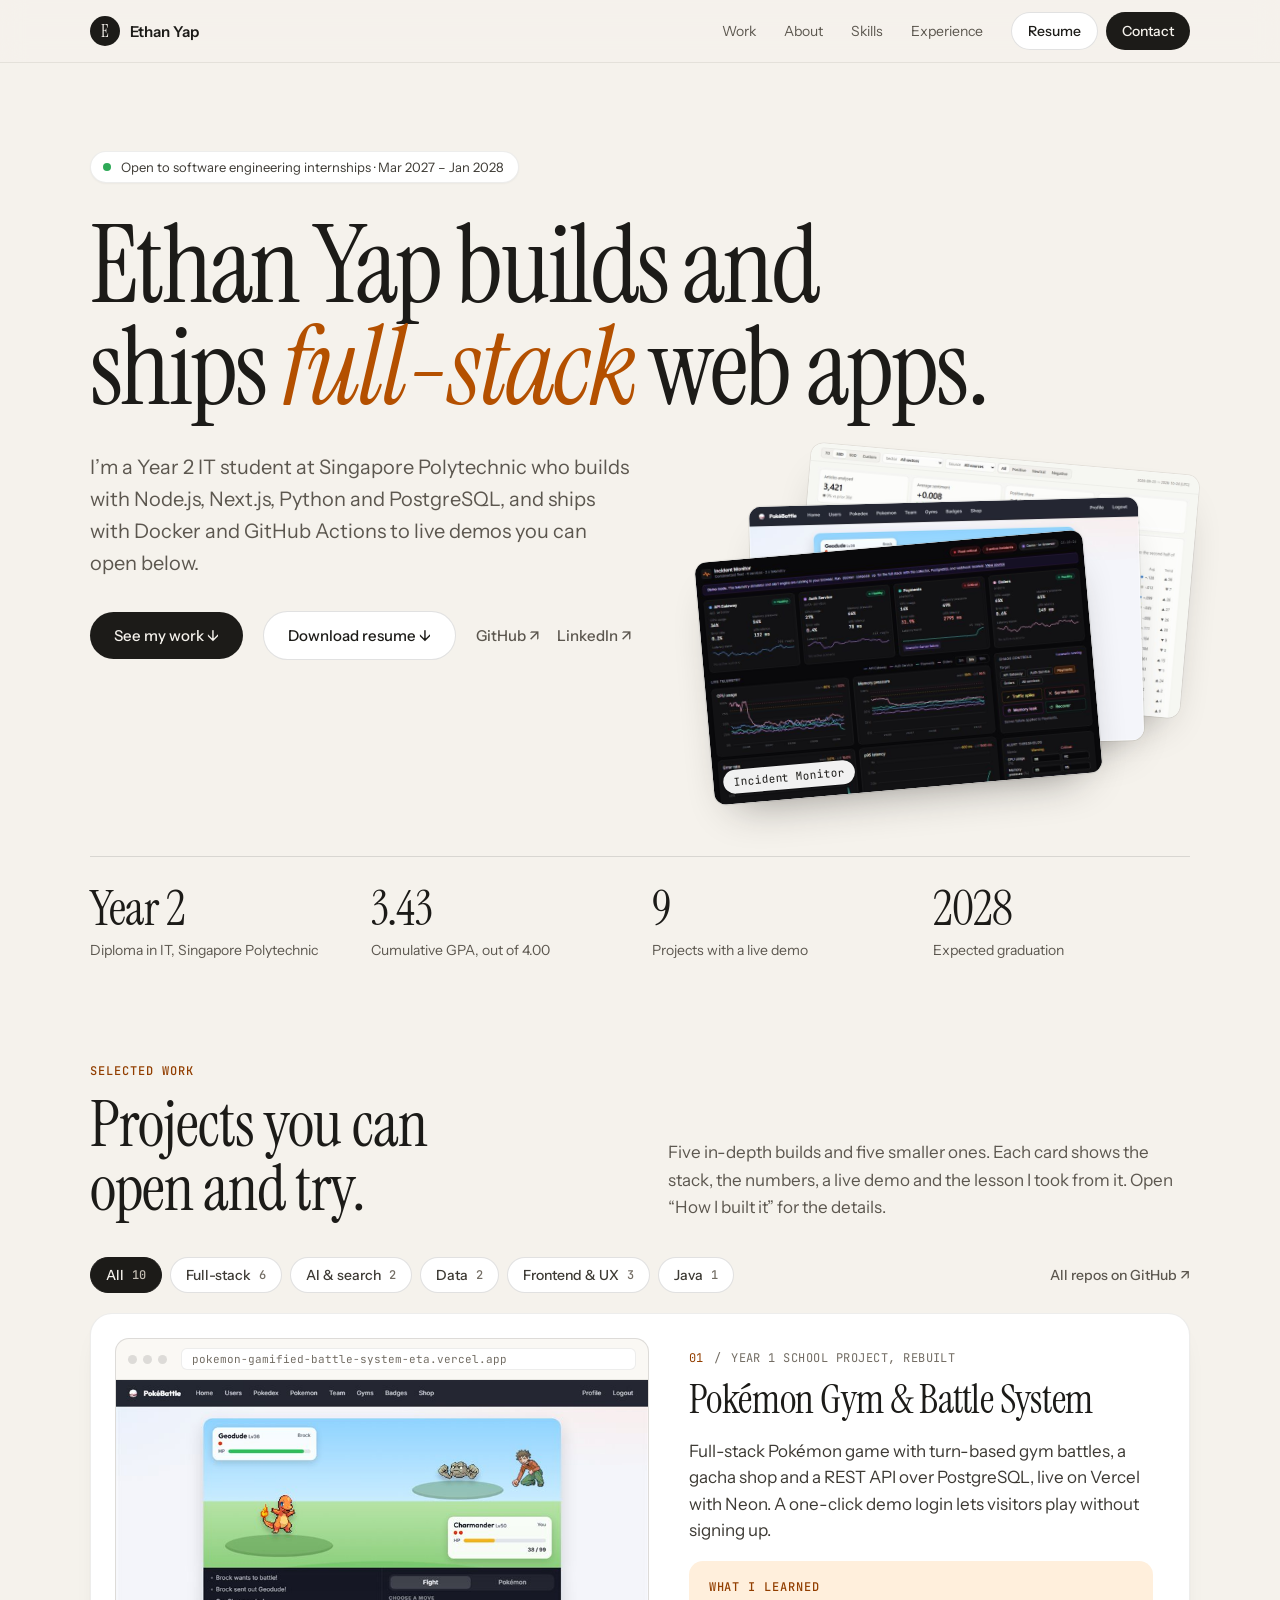
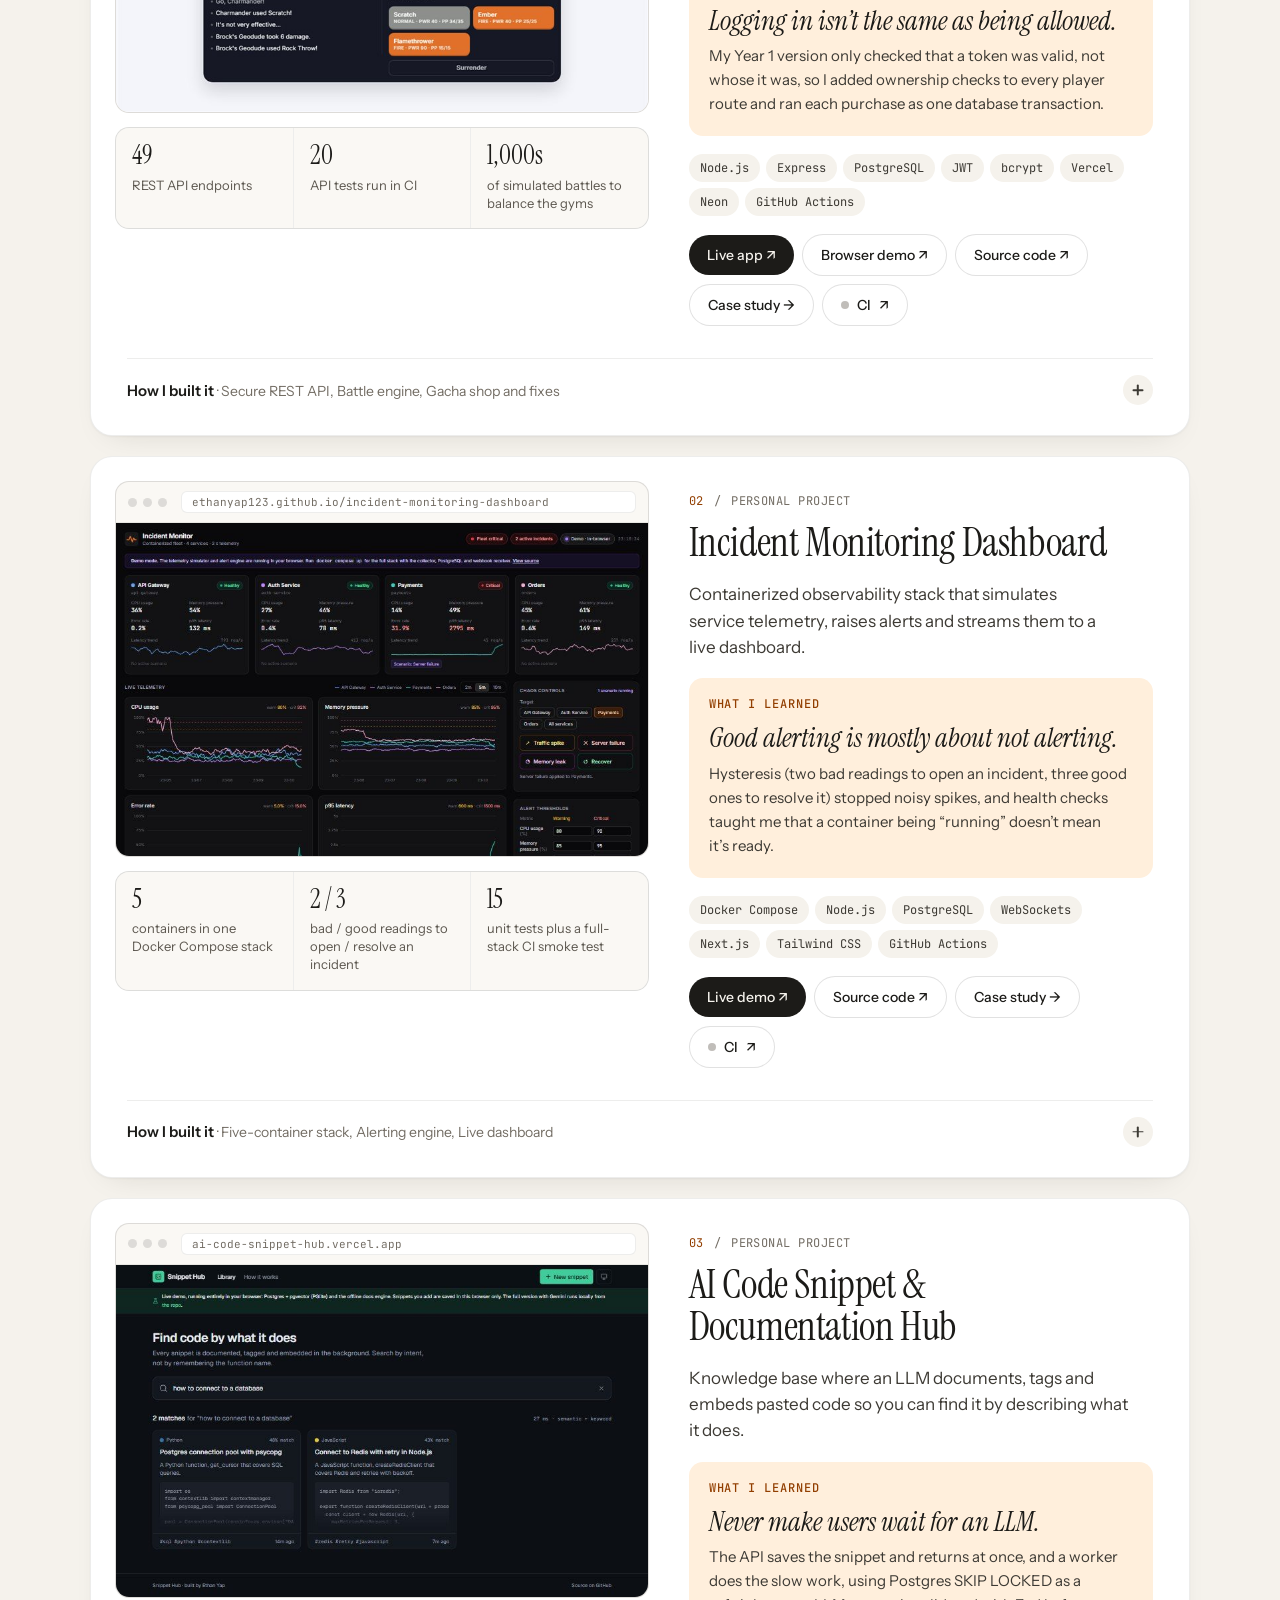
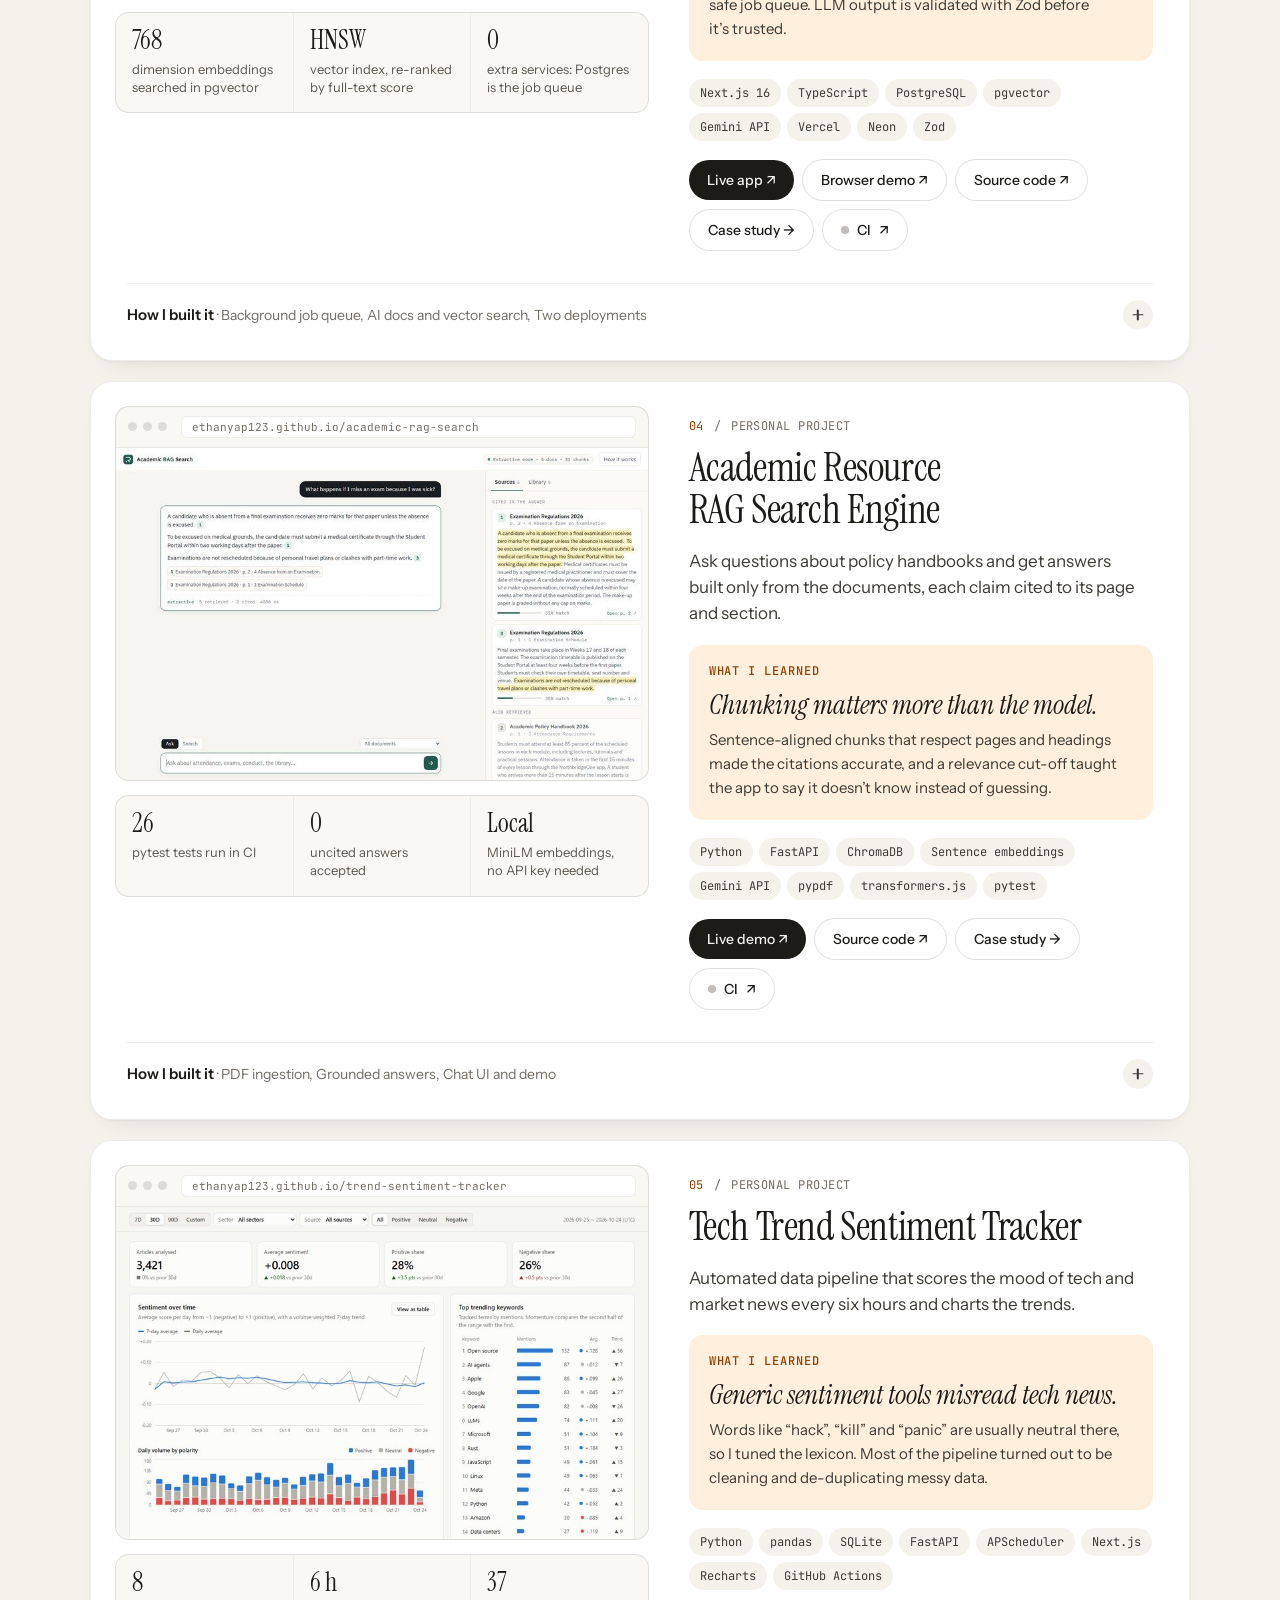
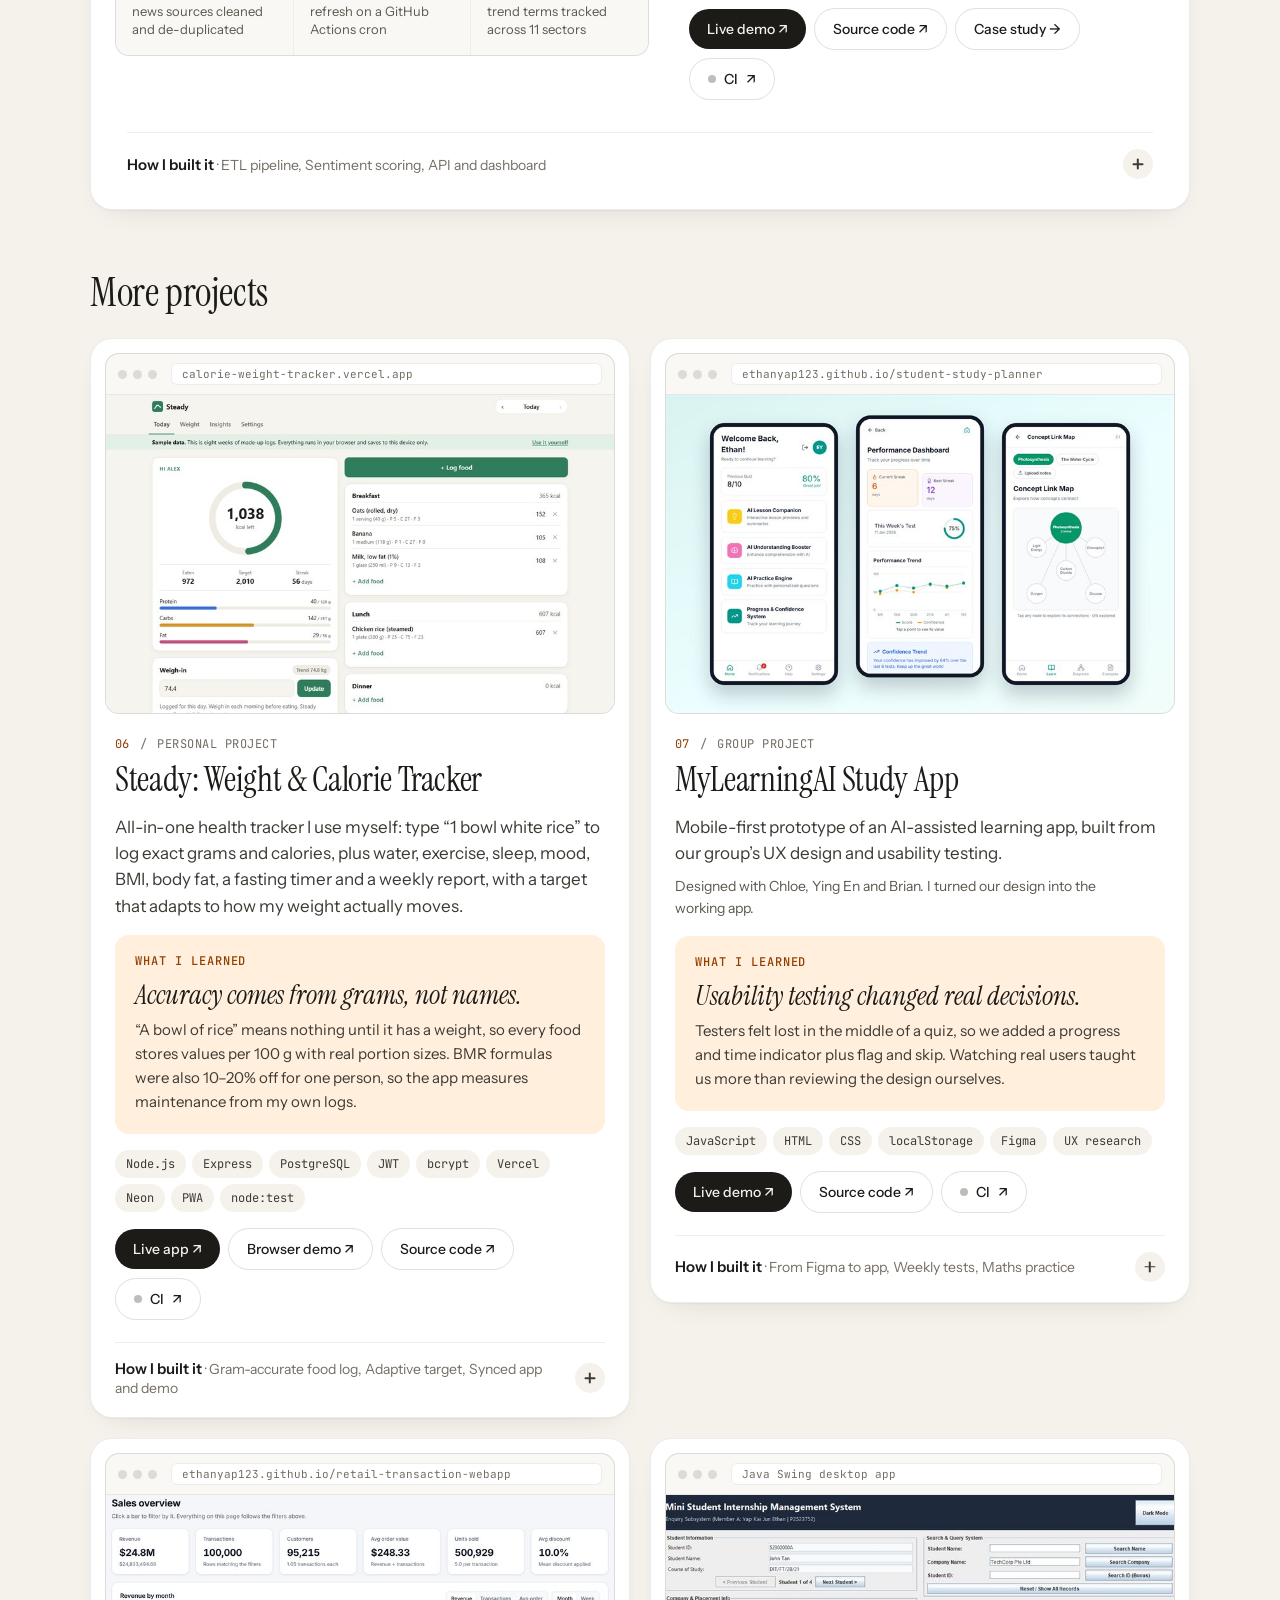
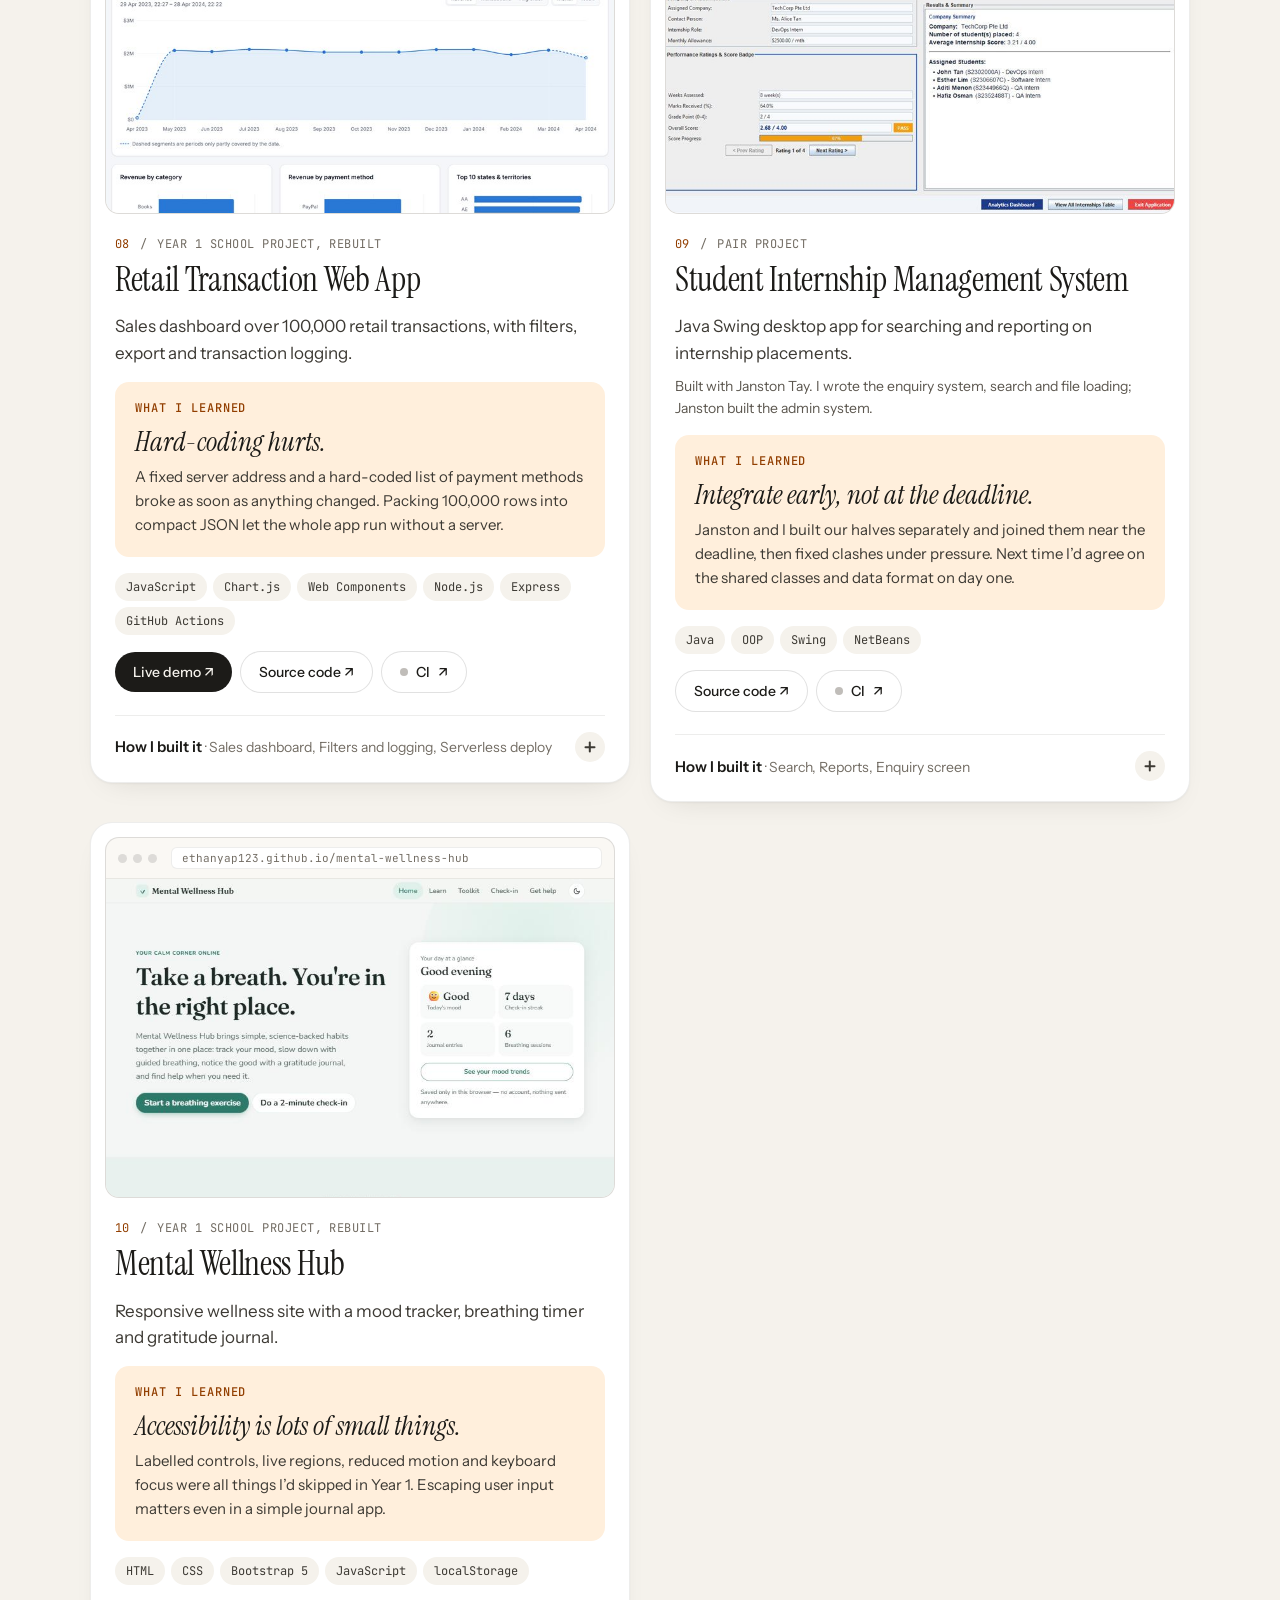
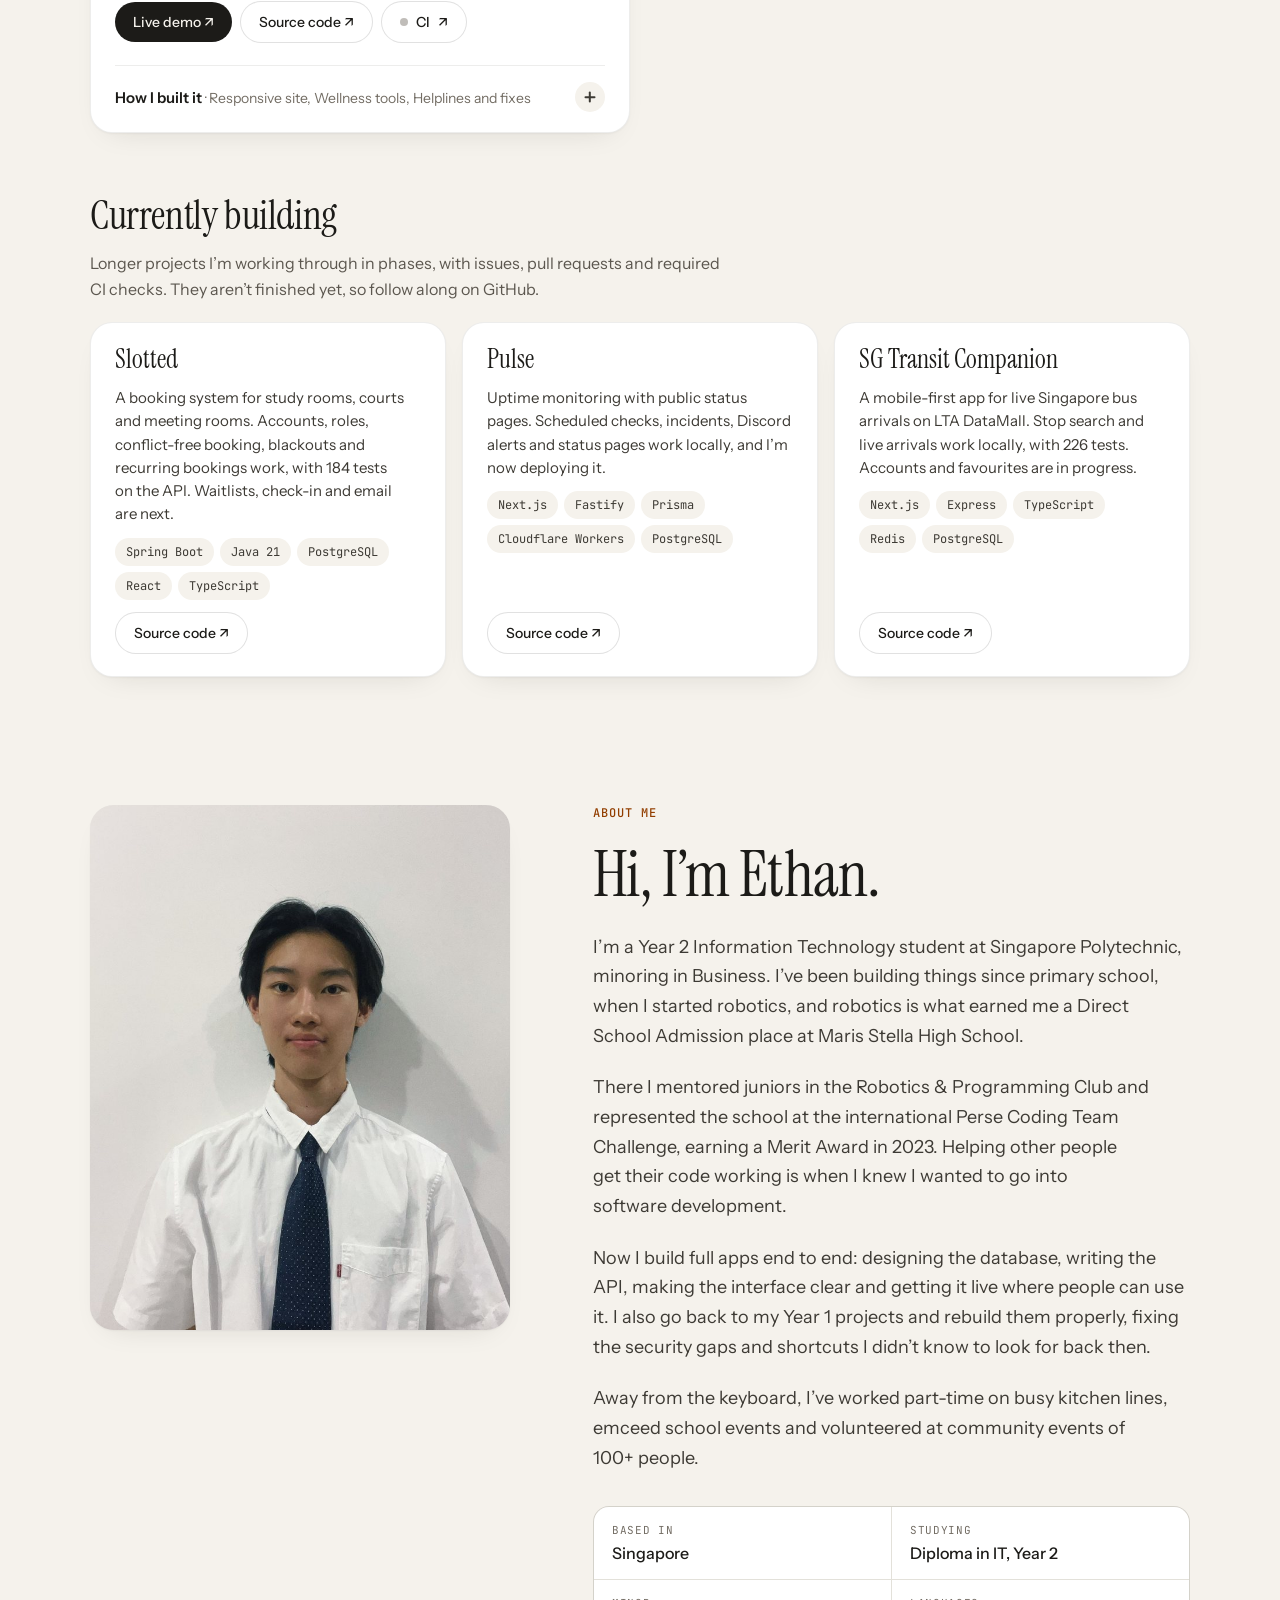
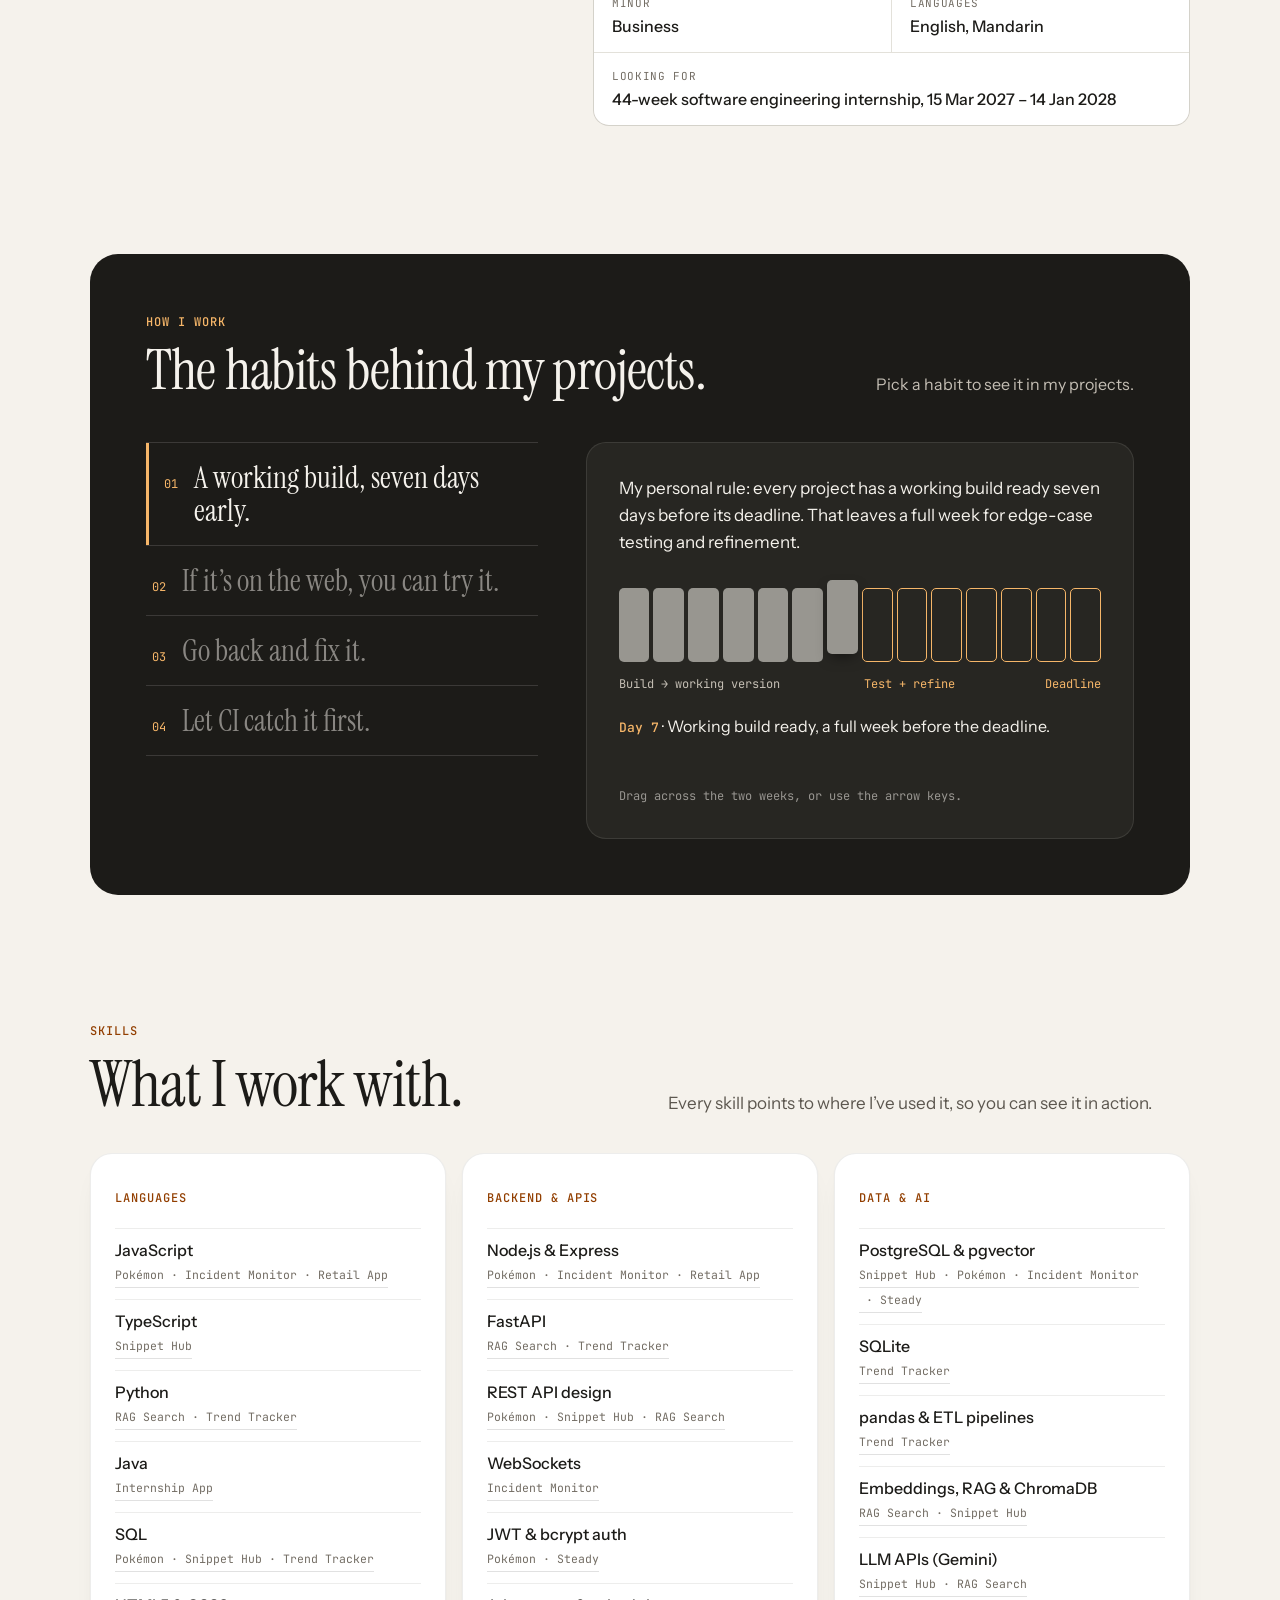
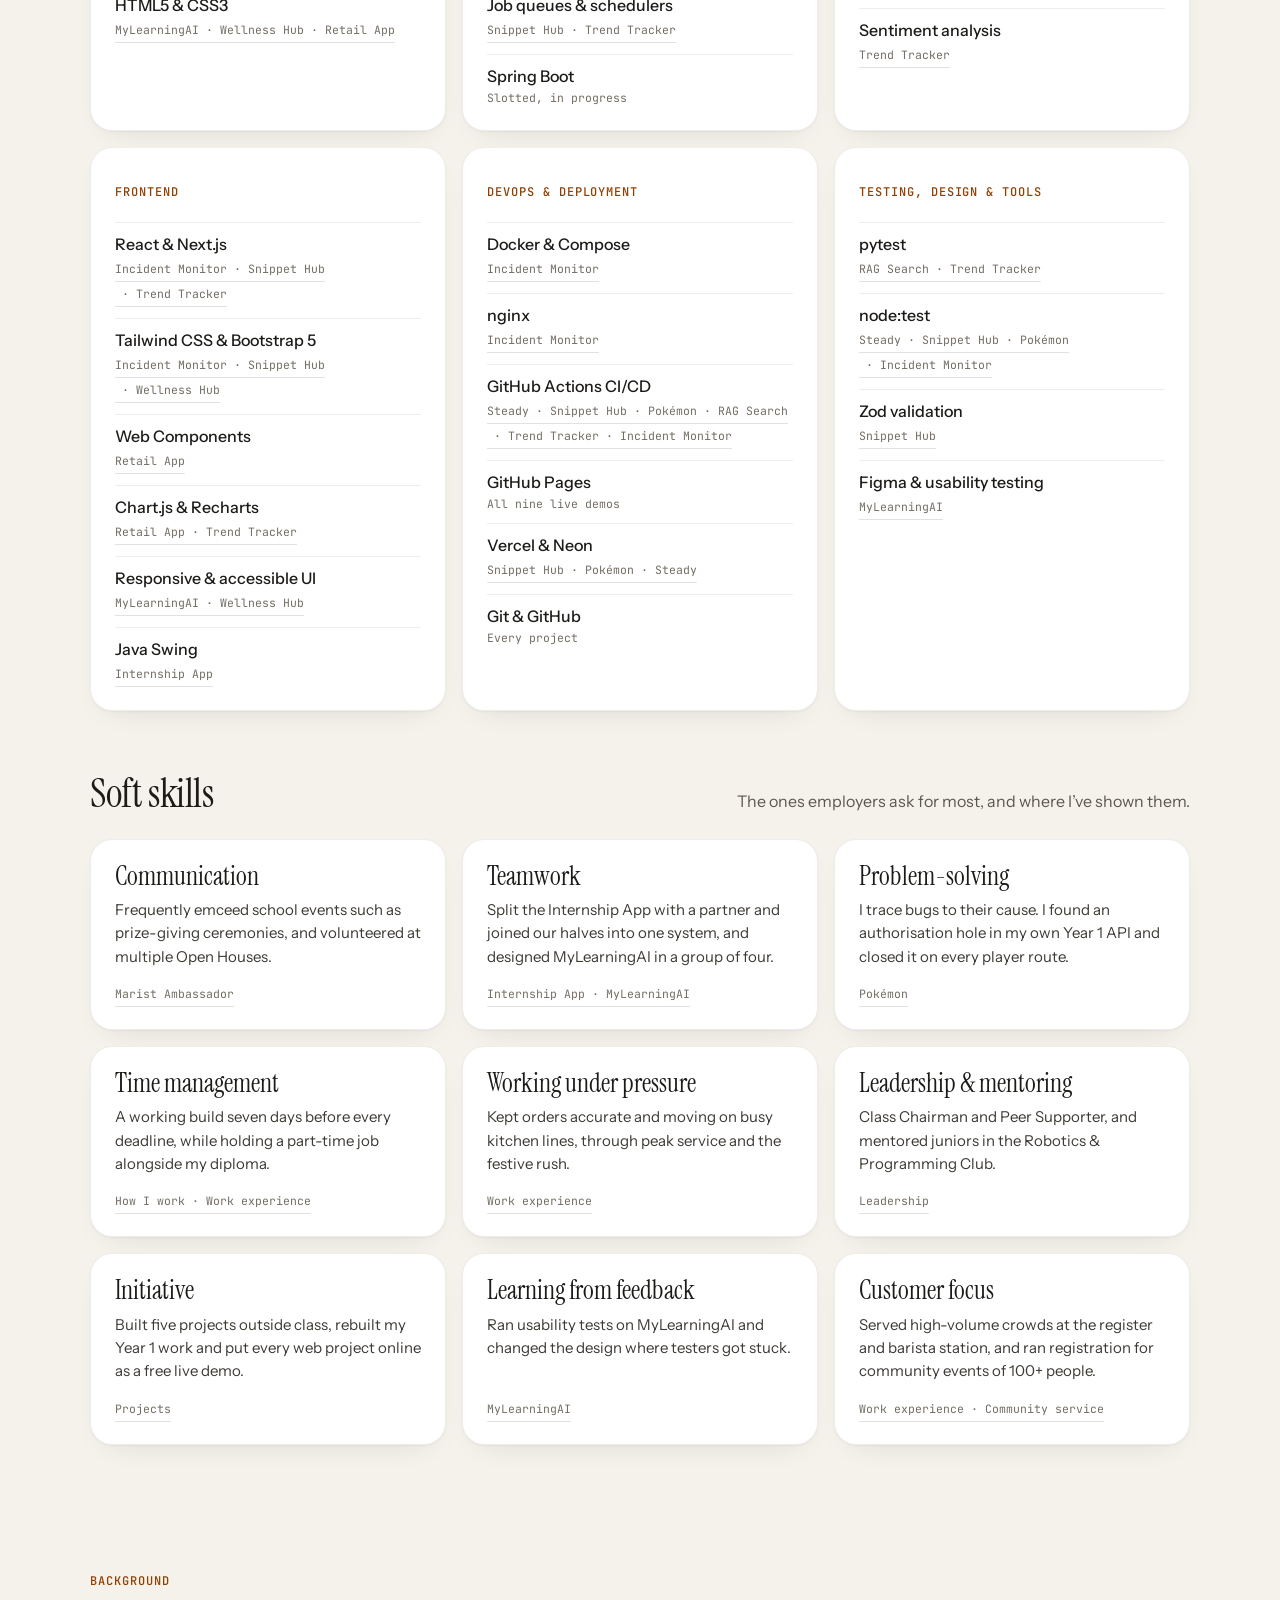
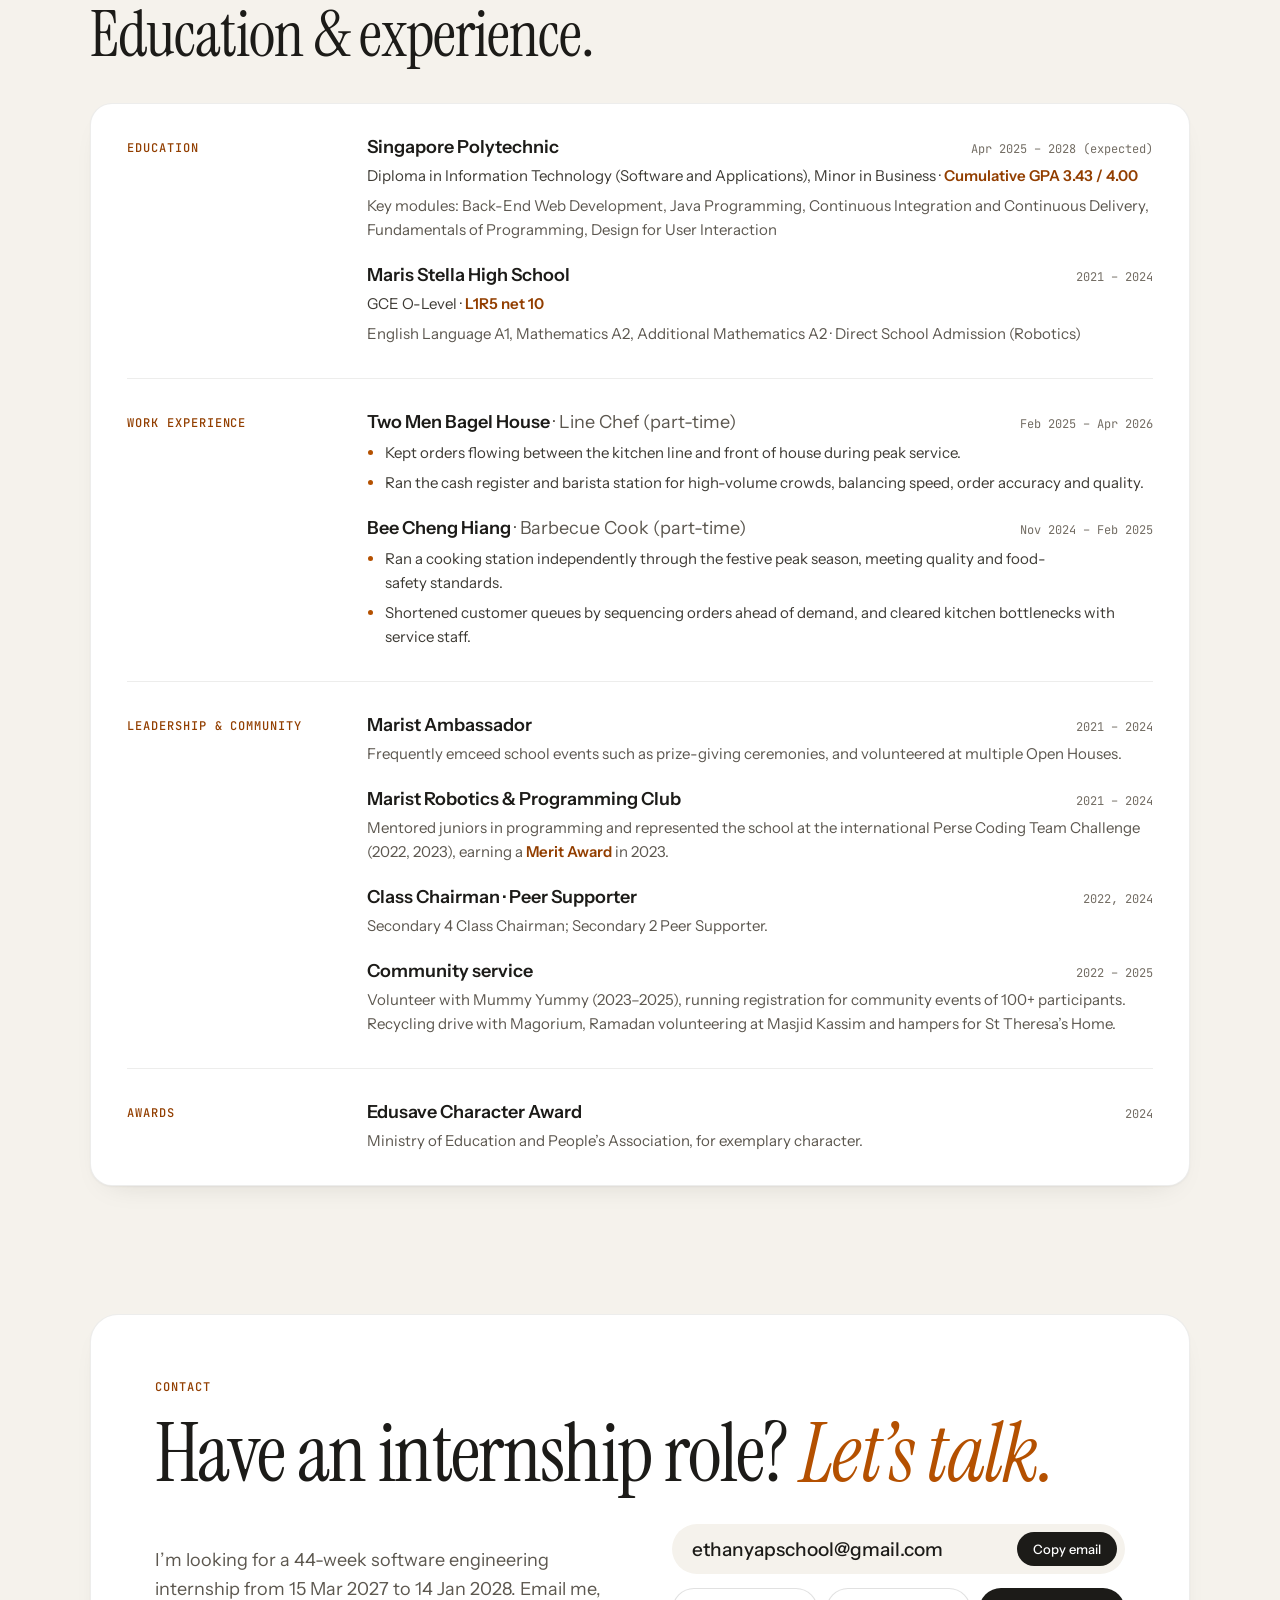
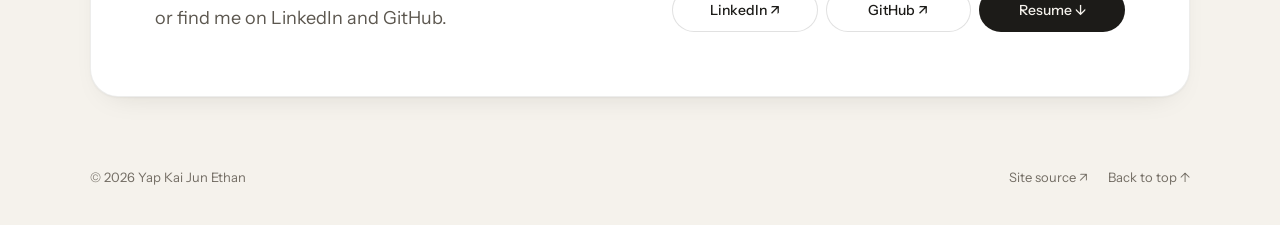
==== commit 790d0e6c: "Replace the GitHub badge images with CI status pills that match the site" ====
--- a/index.html
+++ b/index.html
@@ -8,6 +8,7 @@
 <meta name="theme-color" content="#f5f2ec">
 <link rel="canonical" href="https://ethanyap123.github.io/portfolio/">
 <link rel="icon" href="assets/favicon.svg" type="image/svg+xml">
+<script src="assets/ci-status.js" defer></script>
 <script type="application/ld+json">
 {"@context":"https://schema.org","@type":"Person","name":"Ethan Yap","alternateName":"Yap Kai Jun Ethan","url":"https://ethanyap123.github.io/portfolio/","image":"https://ethanyap123.github.io/portfolio/assets/ethan.jpg","email":"mailto:ethanyapschool@gmail.com","jobTitle":"Information Technology Student","affiliation":{"@type":"CollegeOrUniversity","name":"Singapore Polytechnic"},"address":{"@type":"PostalAddress","addressCountry":"SG"},"knowsLanguage":["English","Mandarin"],"sameAs":["https://github.com/EthanYap123","https://www.linkedin.com/in/yap-kai-jun-ethan/"]}
 </script>
@@ -218,8 +219,9 @@
 .tags { display: flex; flex-wrap: wrap; gap: 6px; margin: 0; padding: 0; list-style: none; }
 .tags li { font-family: var(--mono); font-size: 12px; padding: 6px 11px; background: var(--bg); border-radius: 999px; color: var(--ink-2); }
 .actions { display: flex; flex-wrap: wrap; align-items: center; gap: 8px; }
-.ci-badge { display: inline-flex; padding: 4px; border-radius: 6px; }
-.ci-badge img { display: block; height: 20px; width: auto; }
+.ci-dot { flex: none; width: 8px; height: 8px; border-radius: 50%; background: var(--faint); opacity: .45; transition: background .3s, opacity .3s; }
+.ci-pill[data-state="passing"] .ci-dot { background: var(--ok); opacity: 1; box-shadow: 0 0 0 3px oklch(0.65 0.16 150 / .2); }
+.ci-pill[data-state="failing"] .ci-dot { background: oklch(0.58 0.2 27); opacity: 1; box-shadow: 0 0 0 3px oklch(0.58 0.2 27 / .2); }
 .case-link { margin: 0 0 14px; font-size: 15px; font-weight: 500; }
 .case-link a { color: var(--accent-ink); border-bottom: 1px solid var(--accent-soft); }
 .case-link a:hover { color: var(--accent); border-color: var(--accent); }
@@ -913,7 +915,7 @@
     ${p.demo ? `<a class="pill light btn" href="${esc(p.demo)}" ${ext}>Browser demo ↗</a>` : ''}
     ${p.repo ? `<a class="pill light btn" href="${esc(p.repo)}" ${ext}>Source code ↗</a>` : ''}
     ${p.case ? `<a class="pill light btn" href="${esc(p.case)}">Case study →</a>` : ''}
-    ${p.ci ? `<a class="ci-badge" href="https://github.com/EthanYap123/${esc(p.ci)}" ${ext}><img src="https://github.com/EthanYap123/${esc(p.ci)}/badge.svg" alt="${esc(p.short)} CI status" height="20" loading="lazy" decoding="async"></a>` : ''}
+    ${p.ci ? `<a class="pill light btn ci-pill" data-ci="${esc(p.ci)}" href="https://github.com/EthanYap123/${esc(p.ci)}" ${ext} title="Latest GitHub Actions run on main"><span class="ci-dot" aria-hidden="true"></span><span class="ci-text">CI</span> ↗</a>` : ''}
   </div>`;
 const build = p => `
   <details class="build">
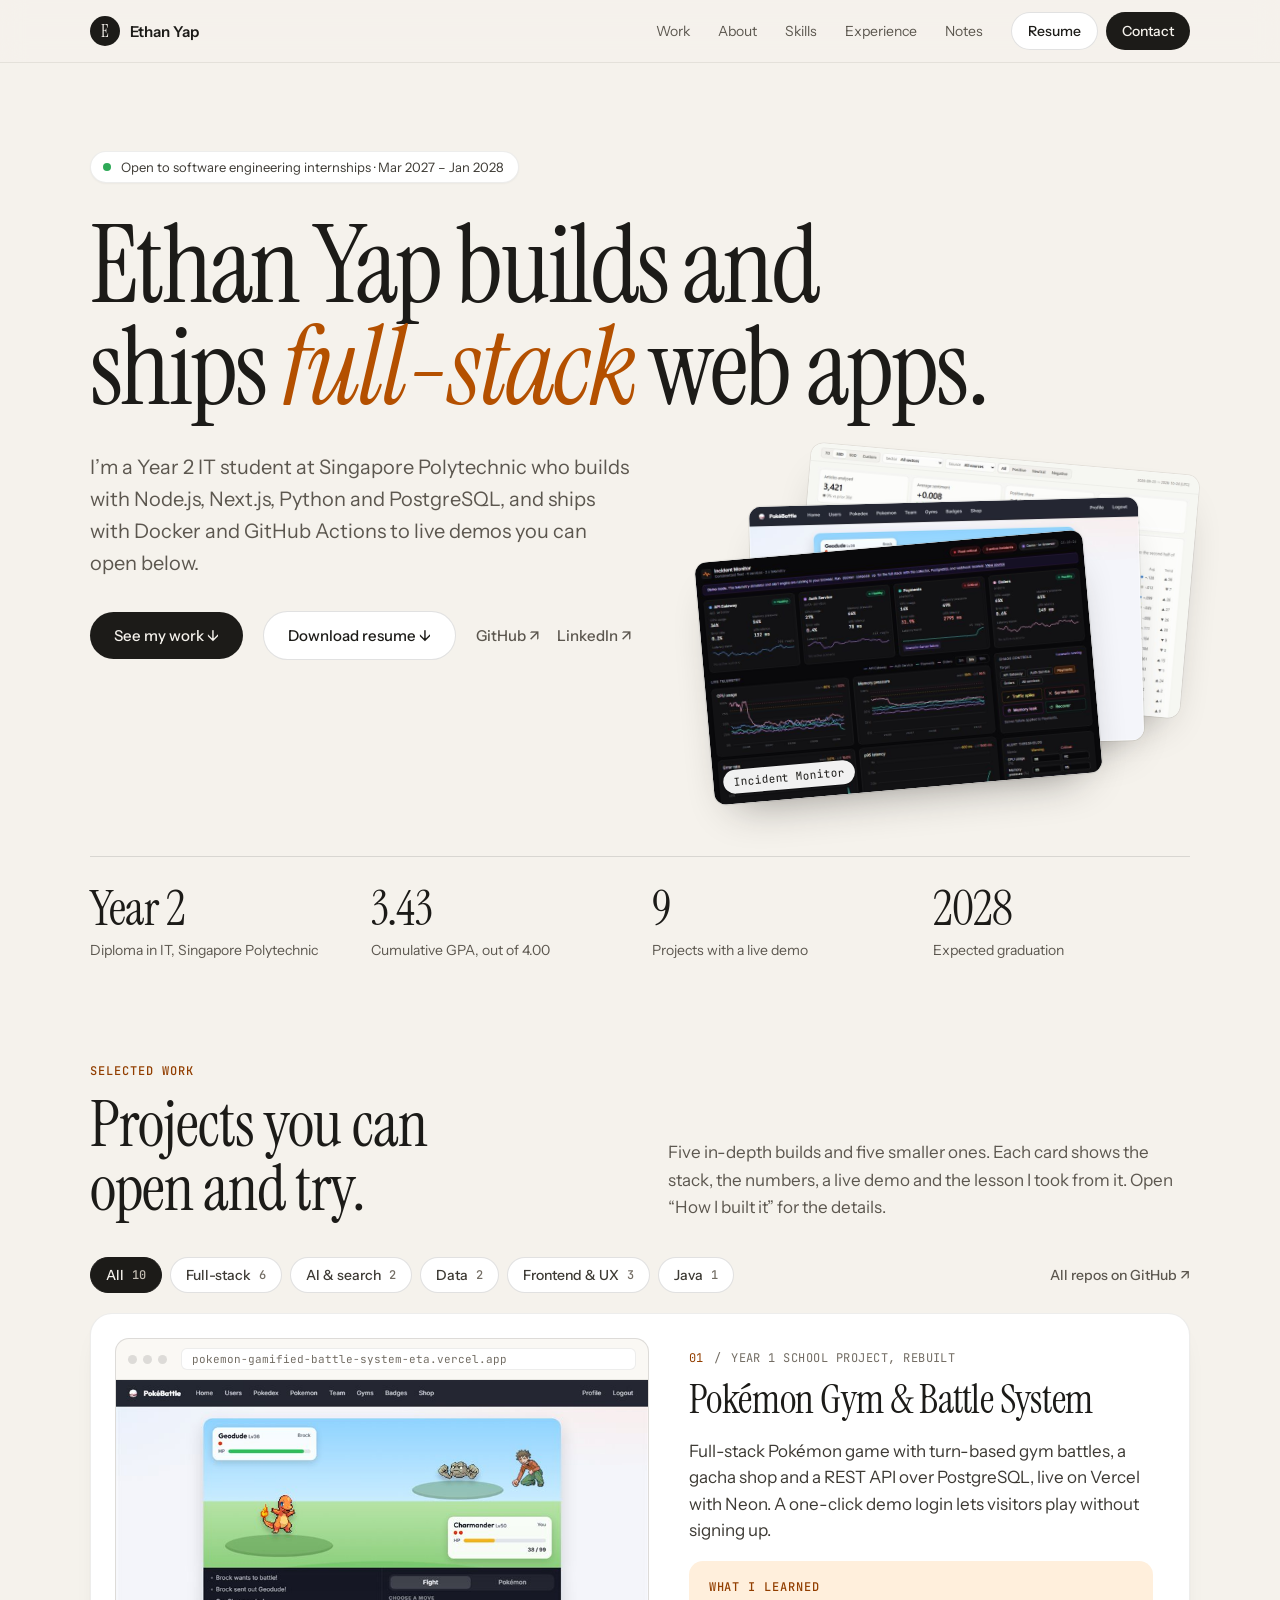
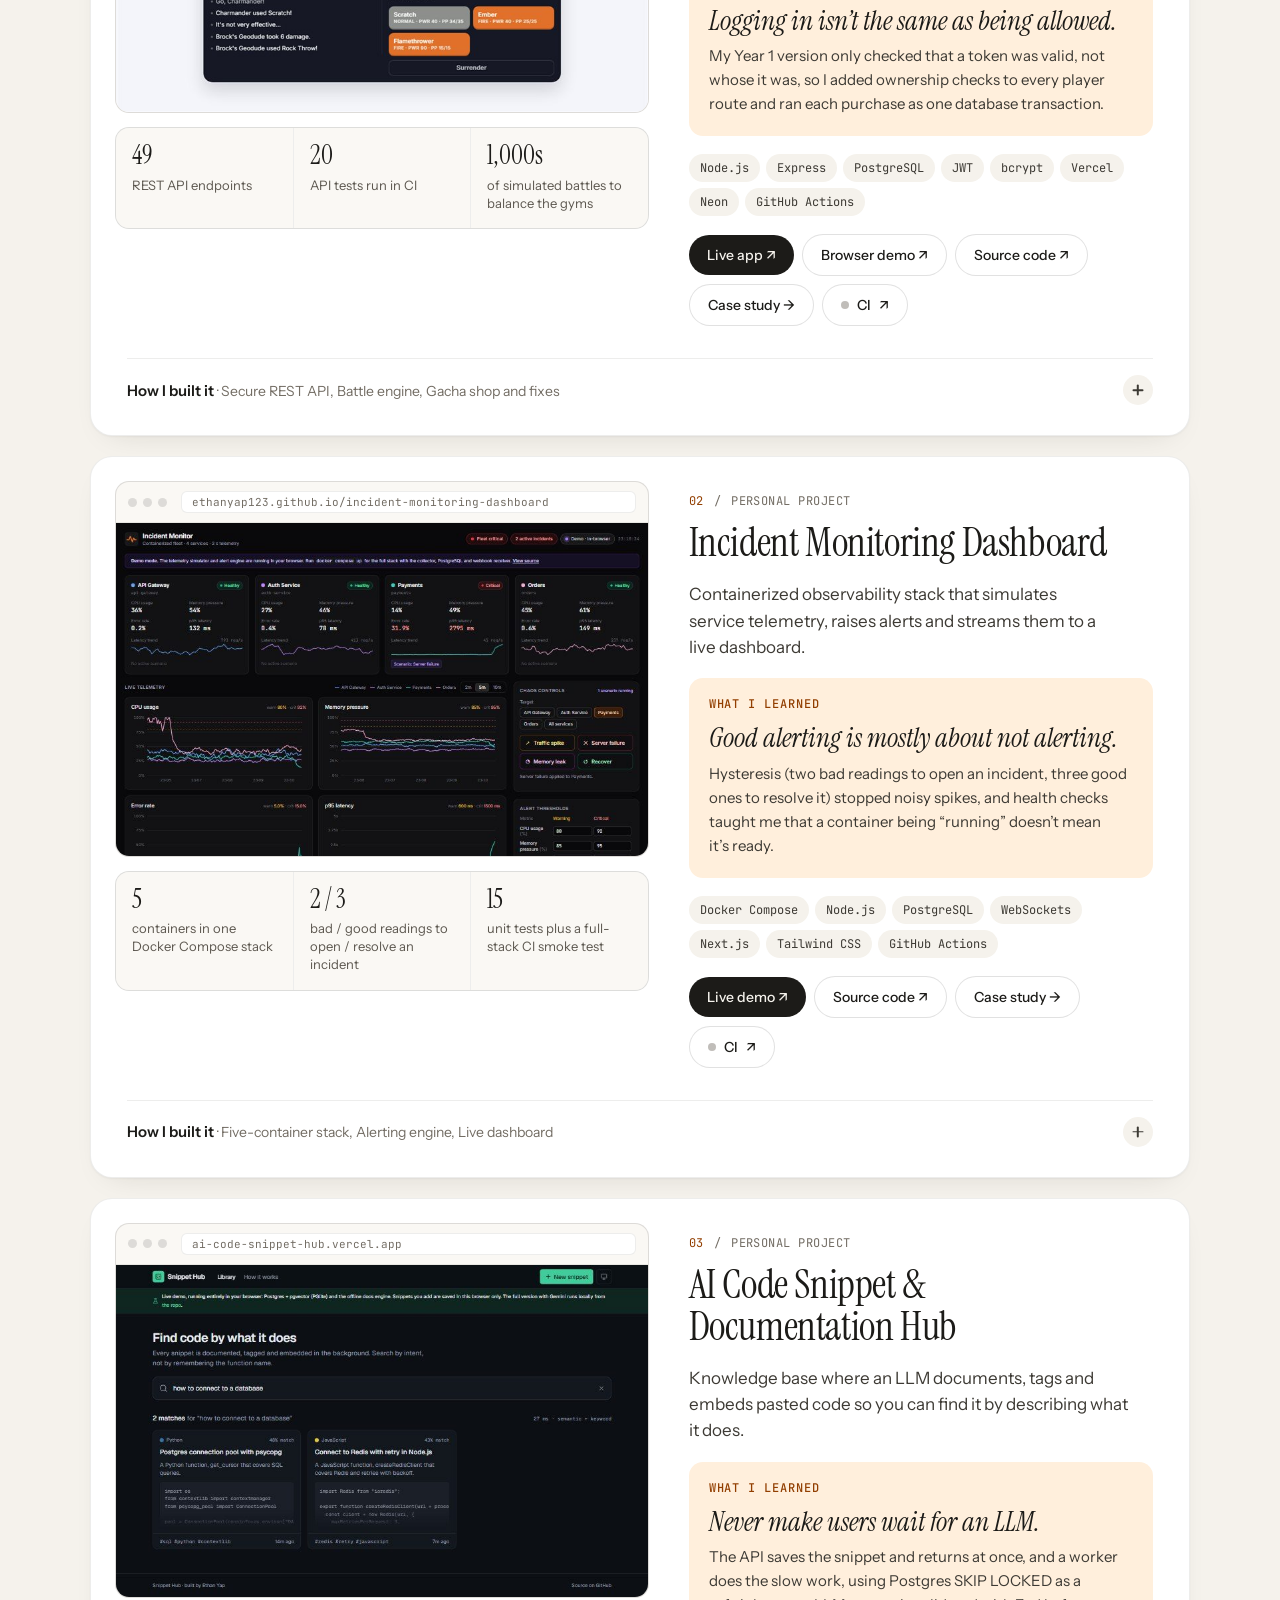
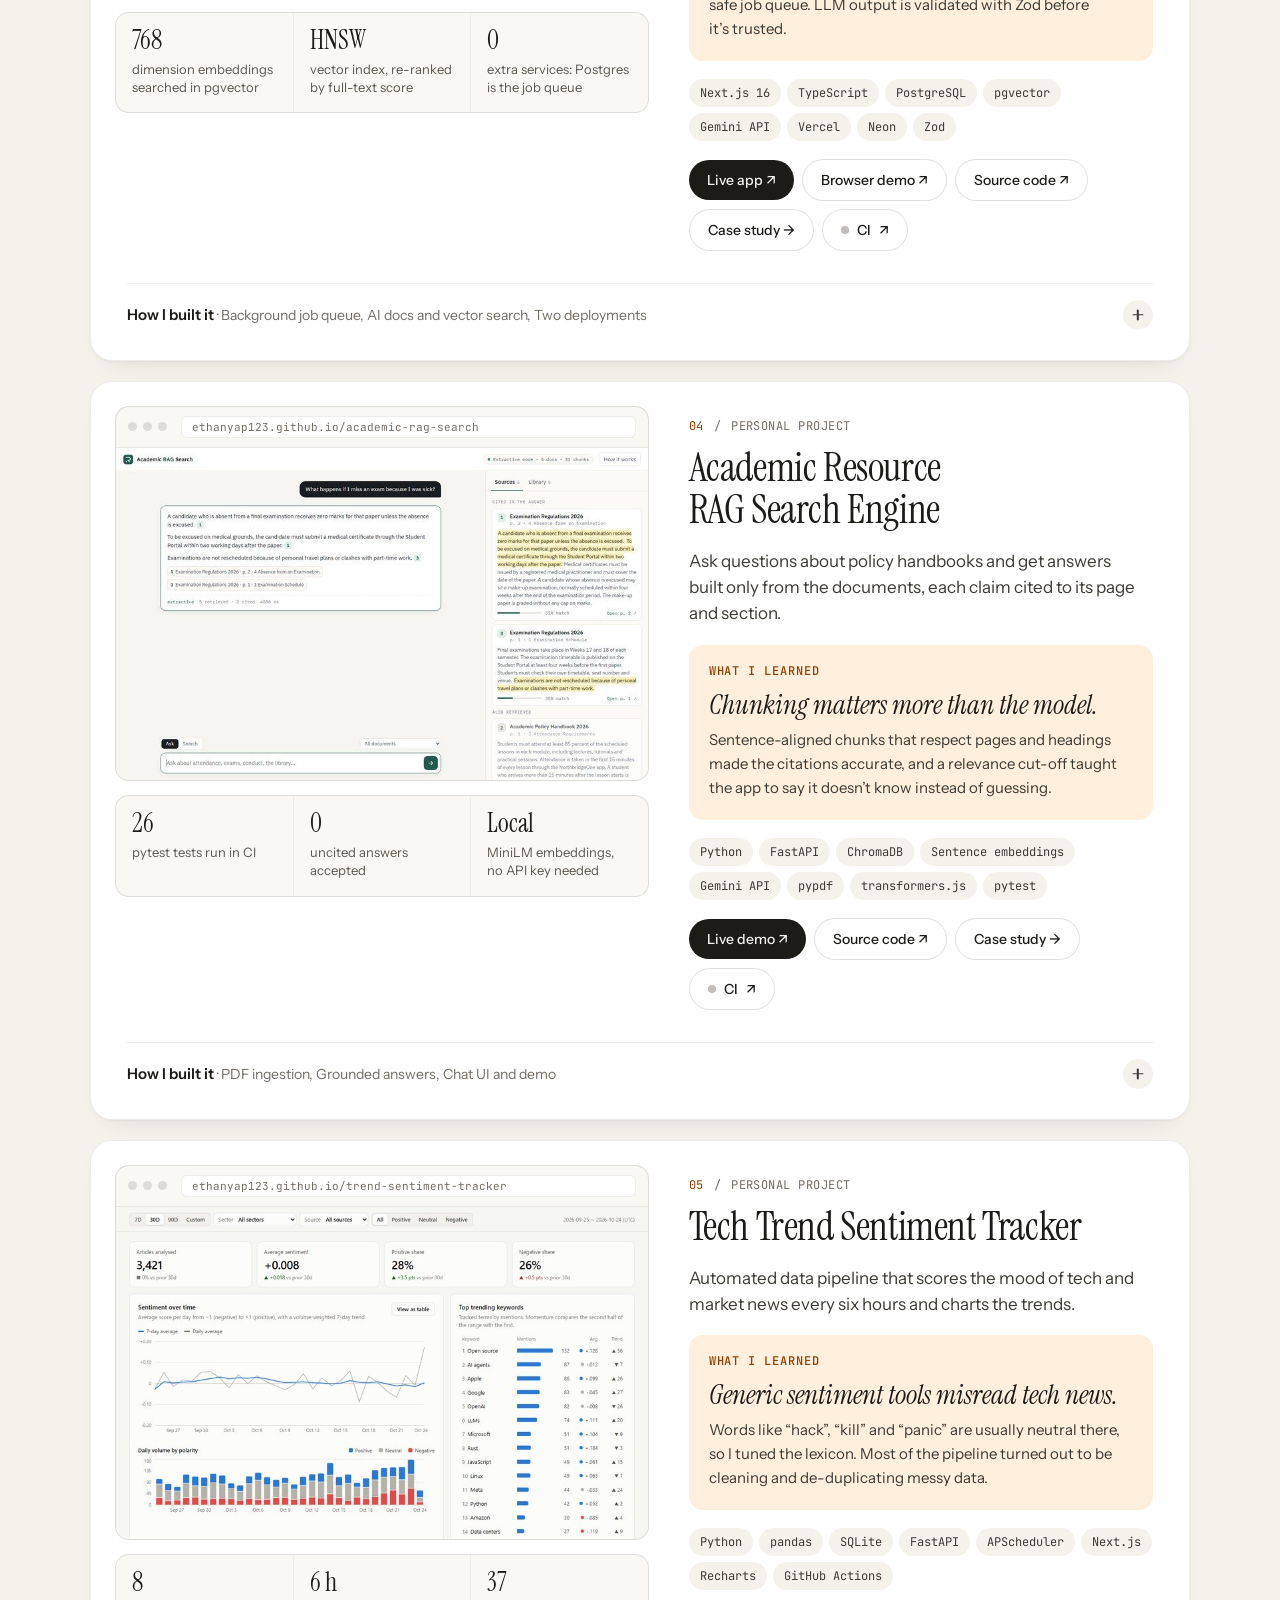
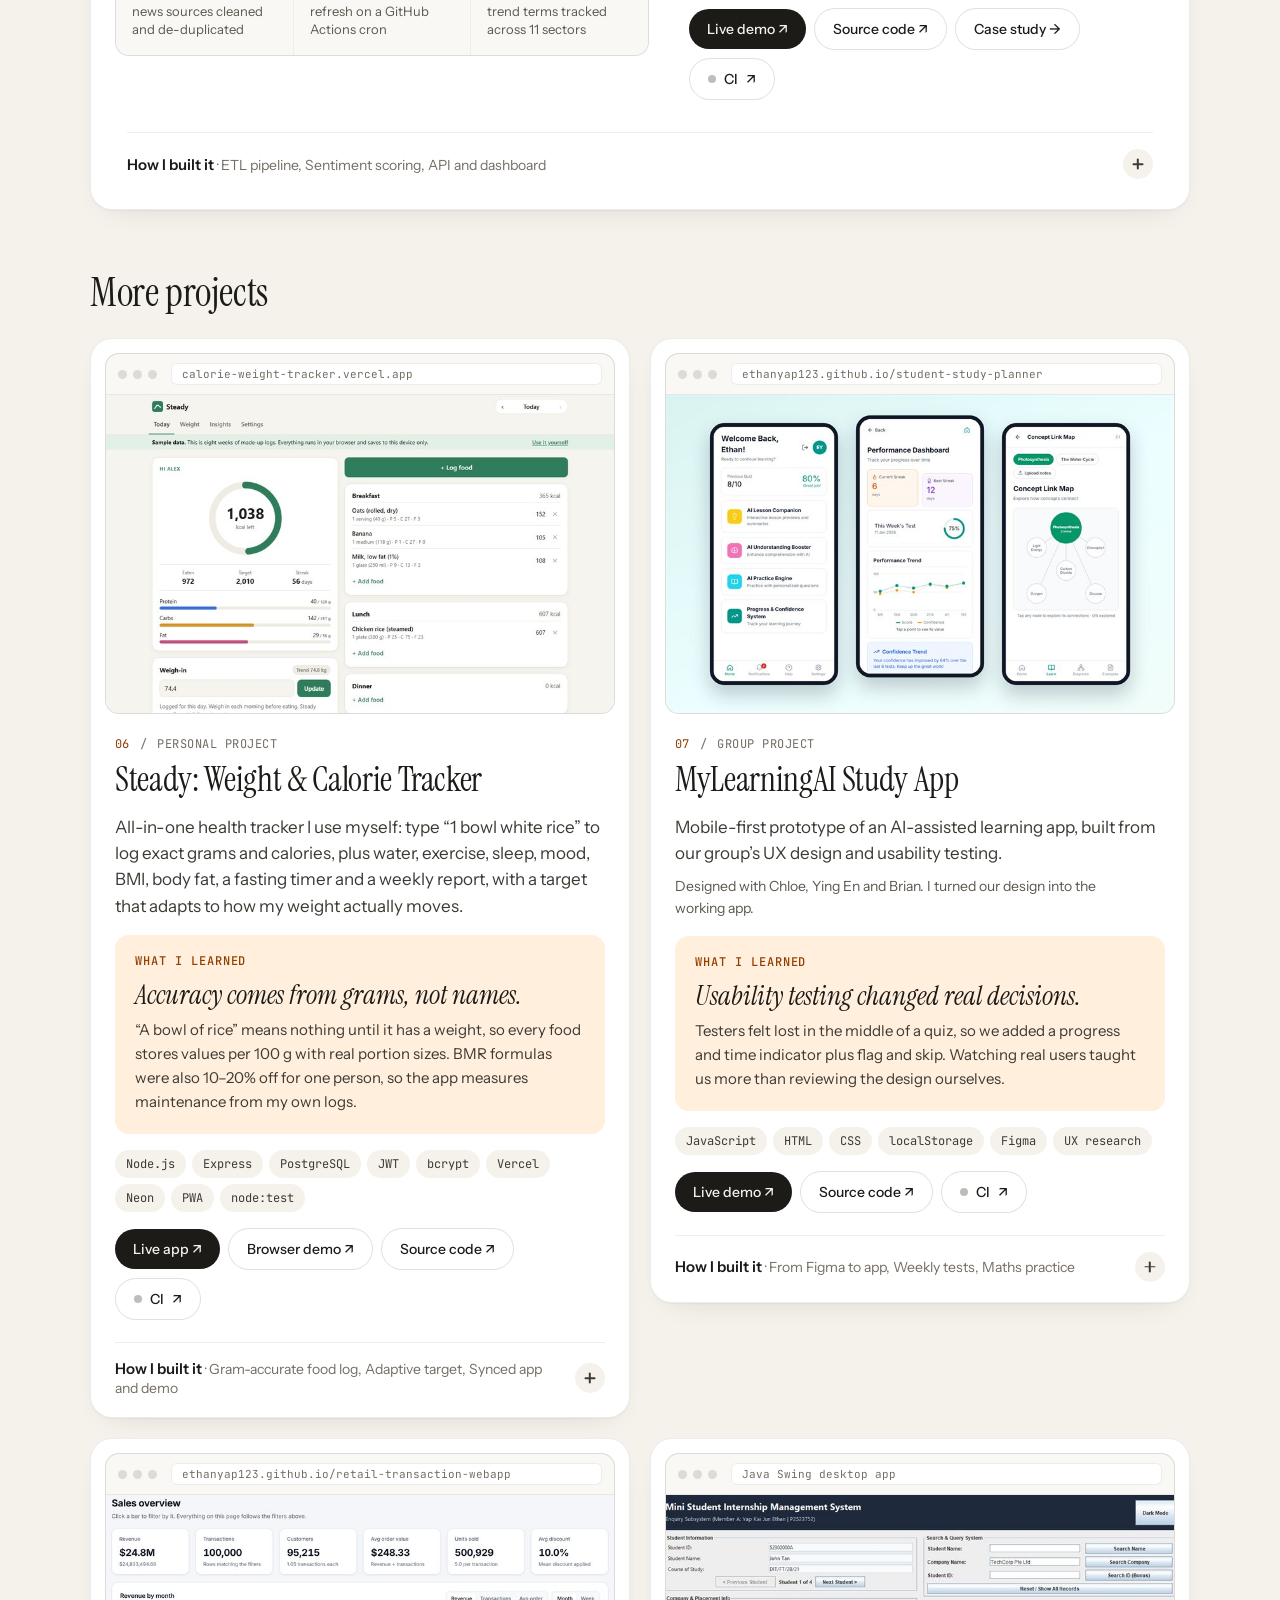
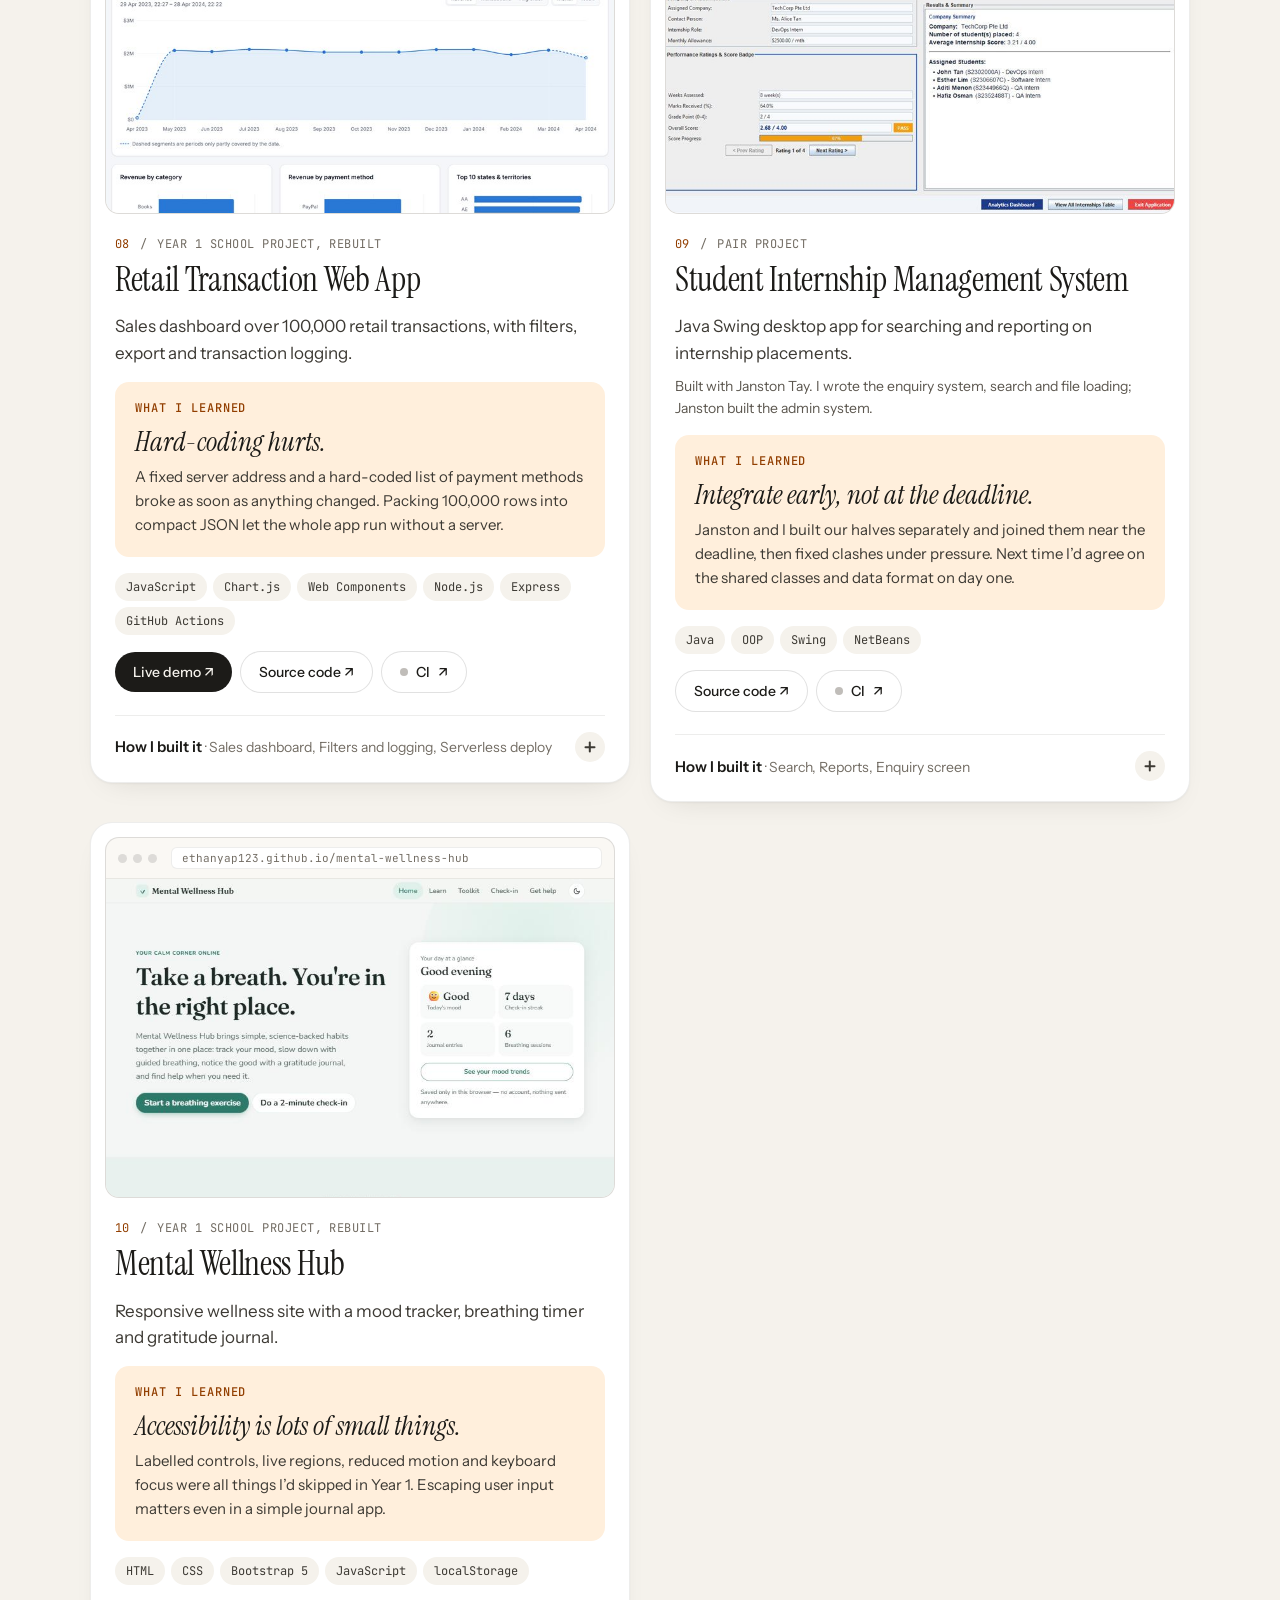
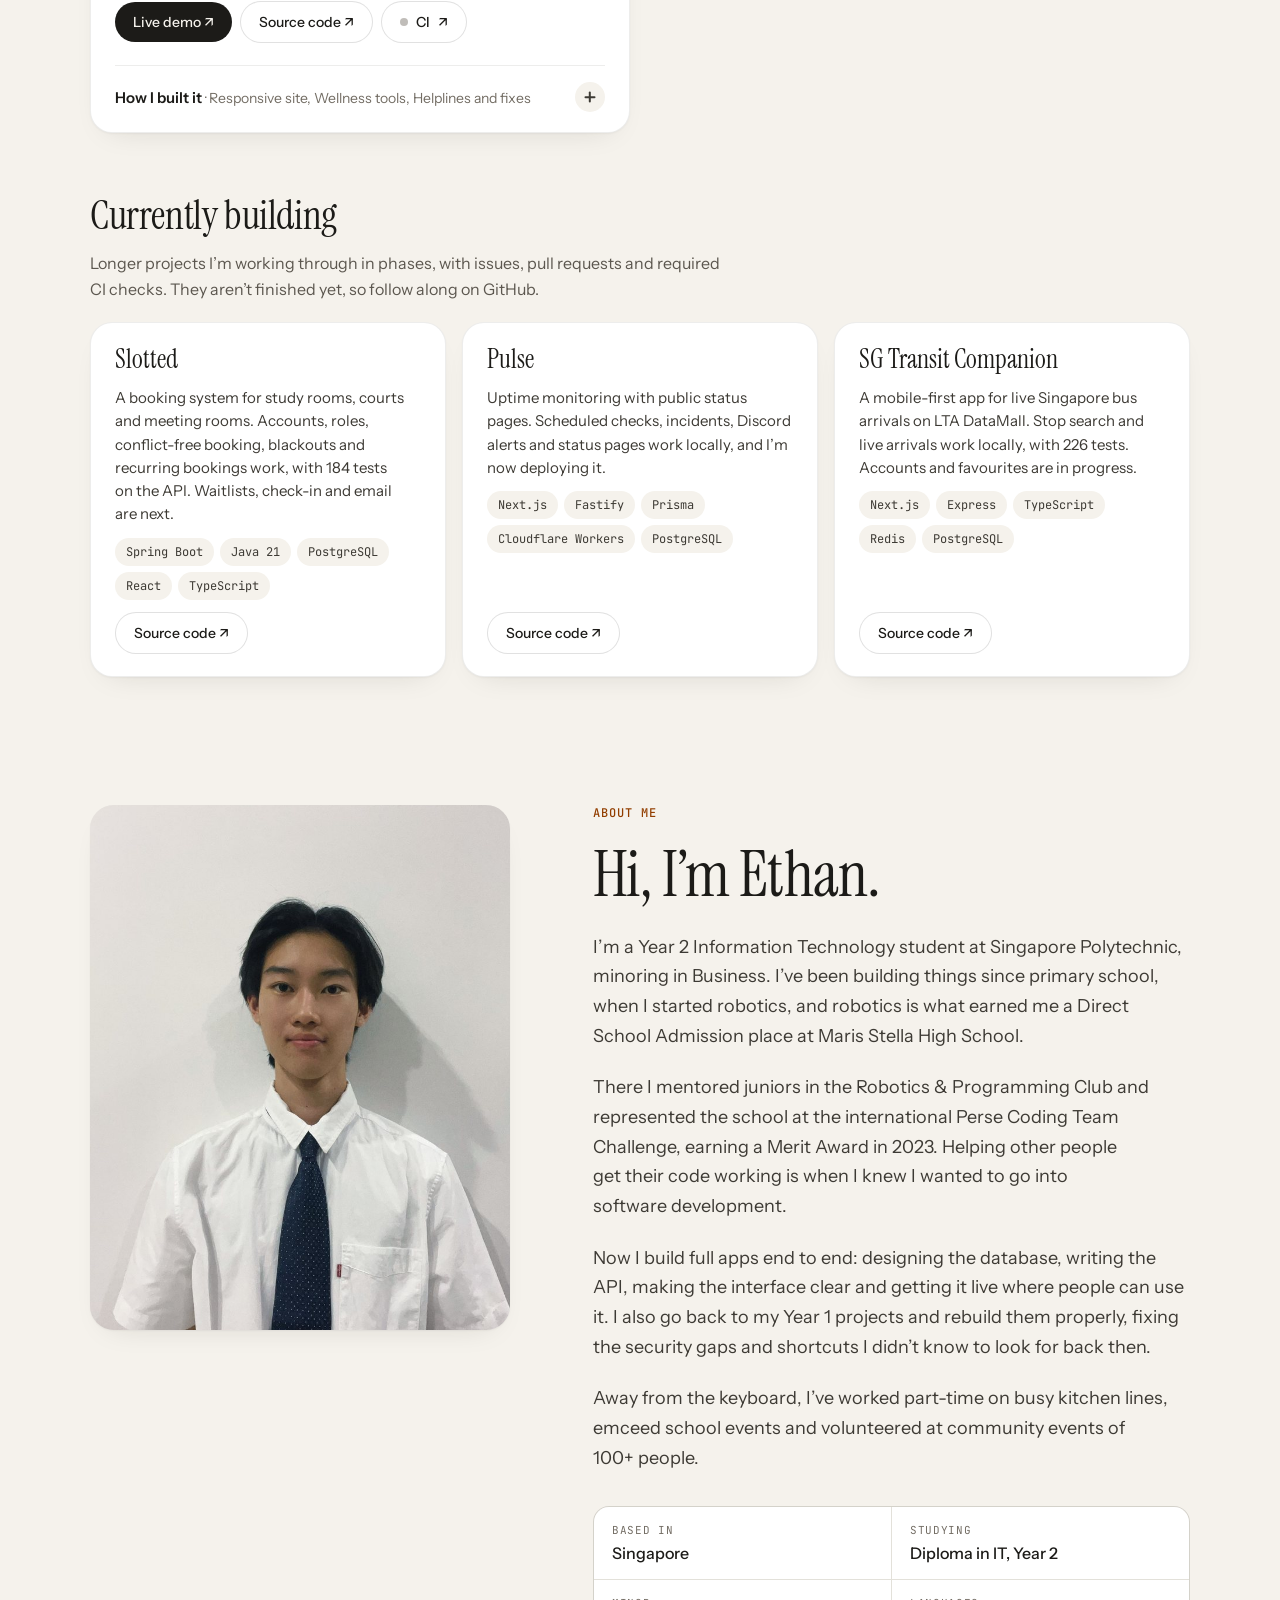
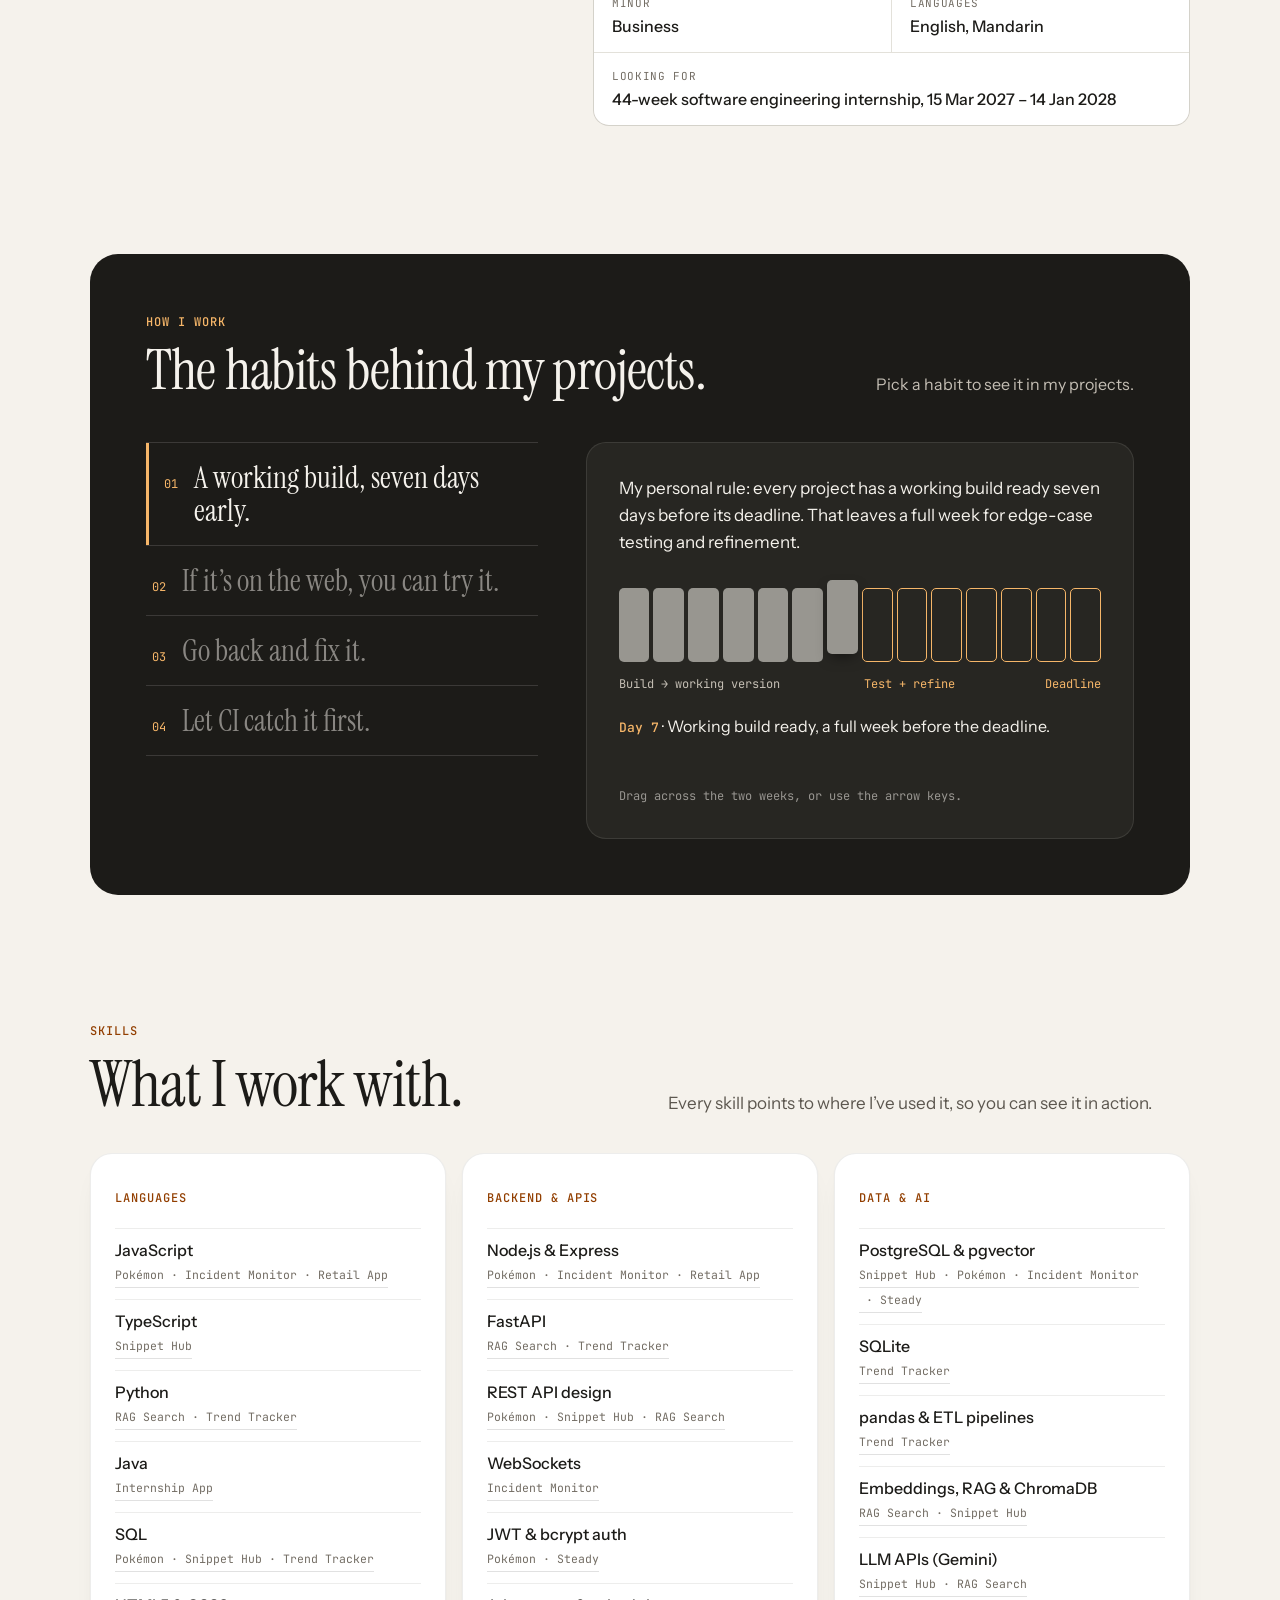
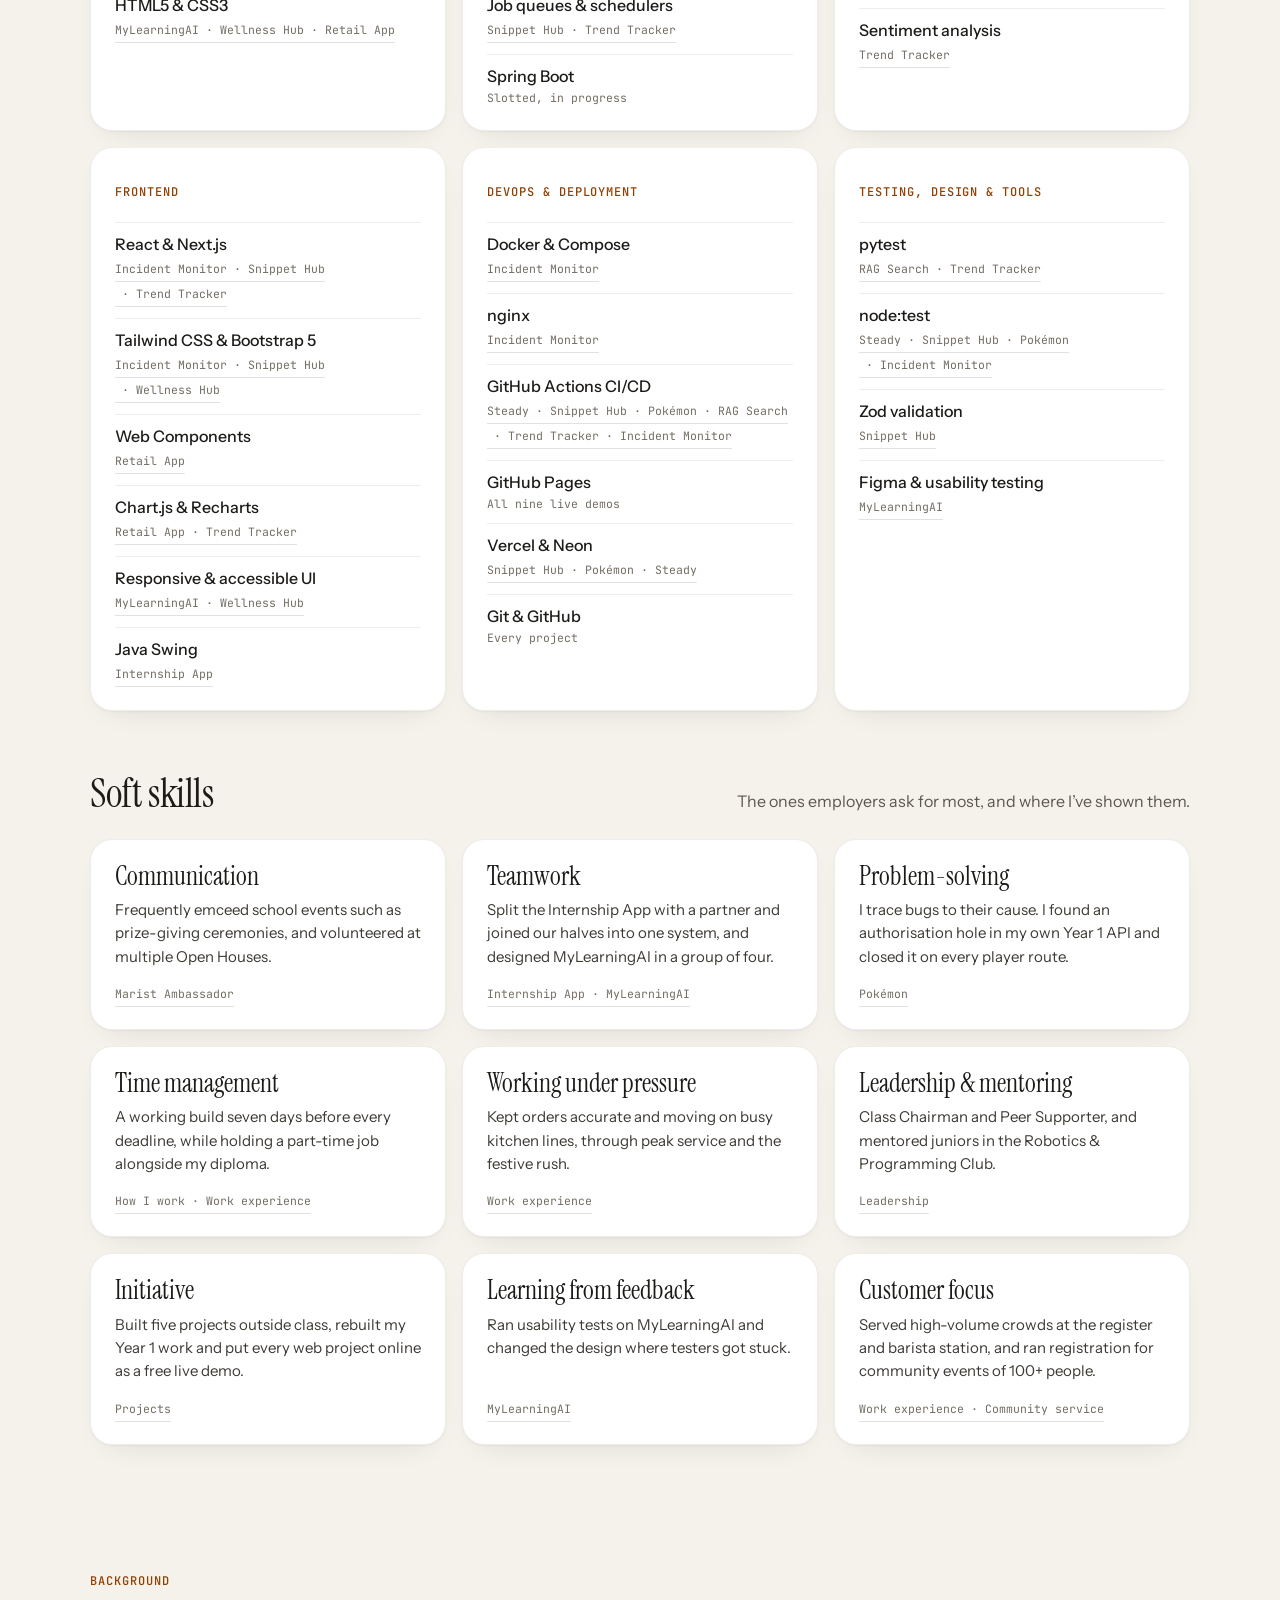
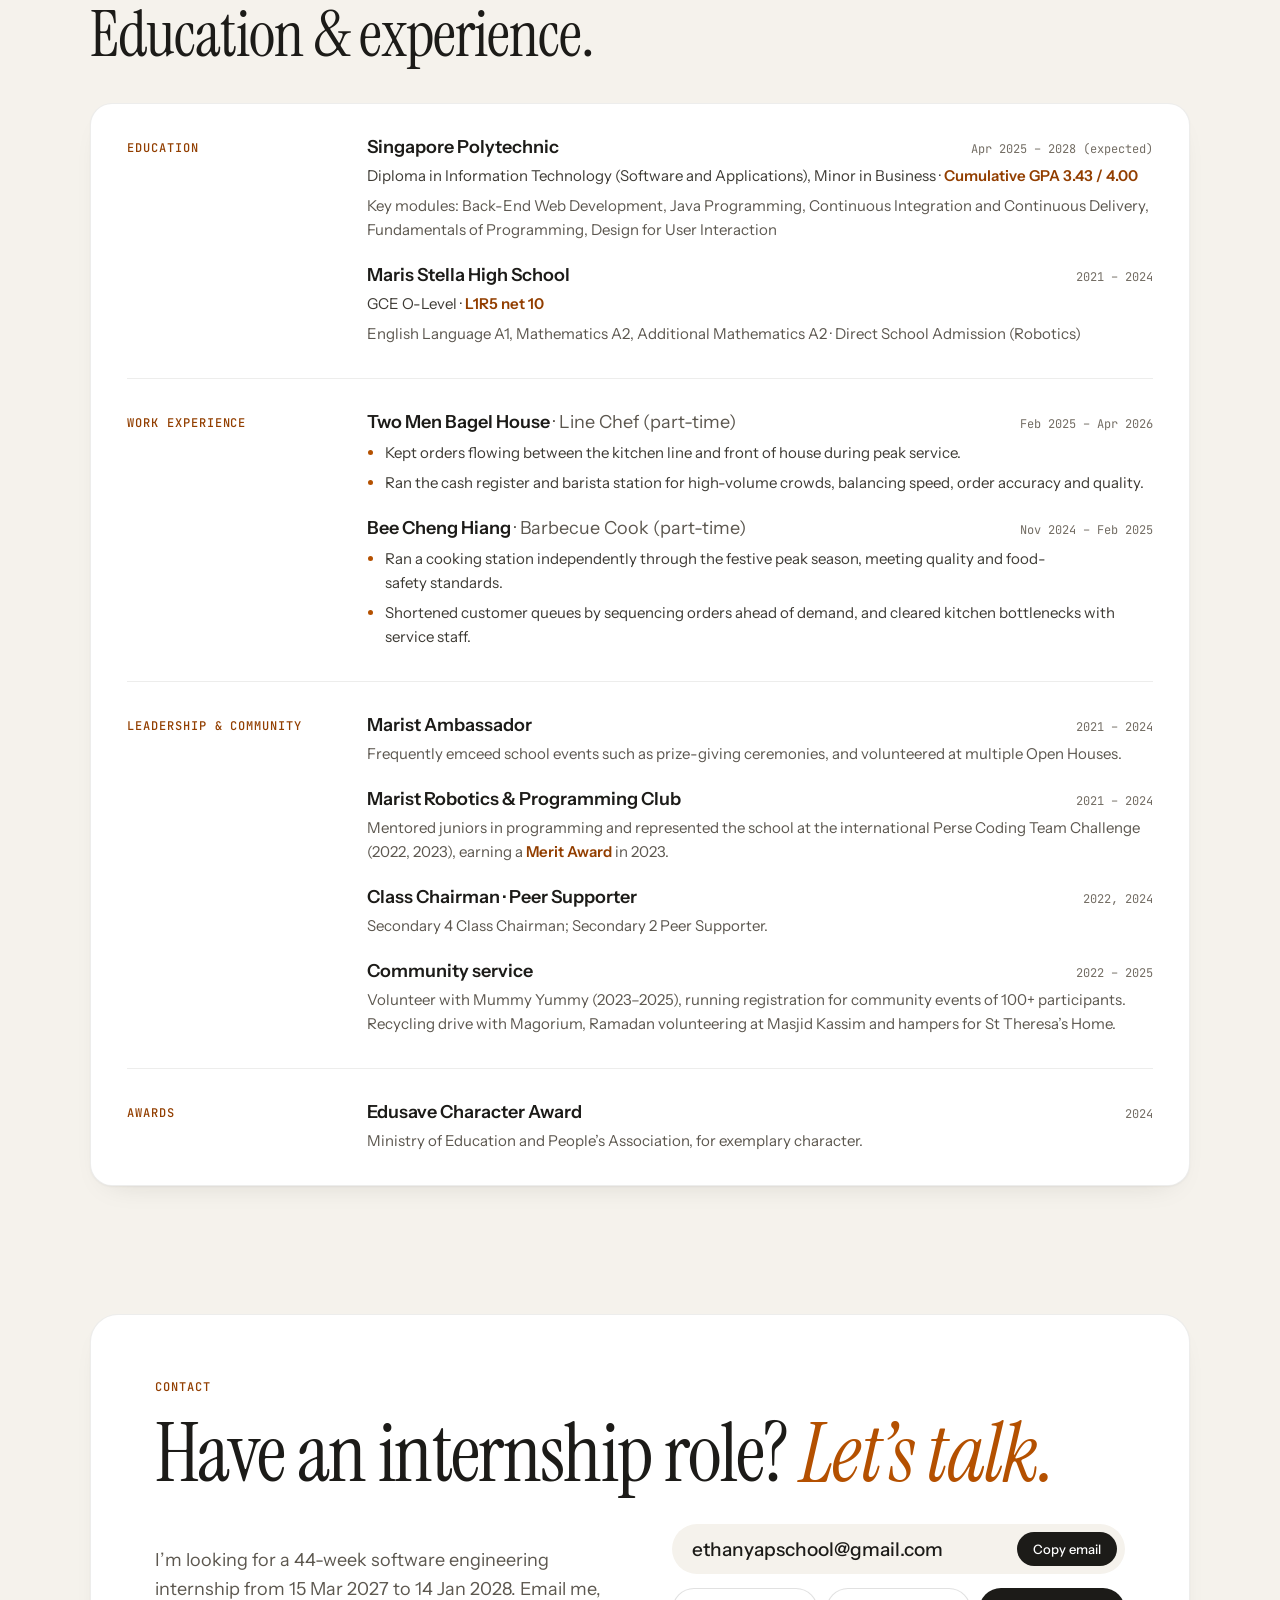
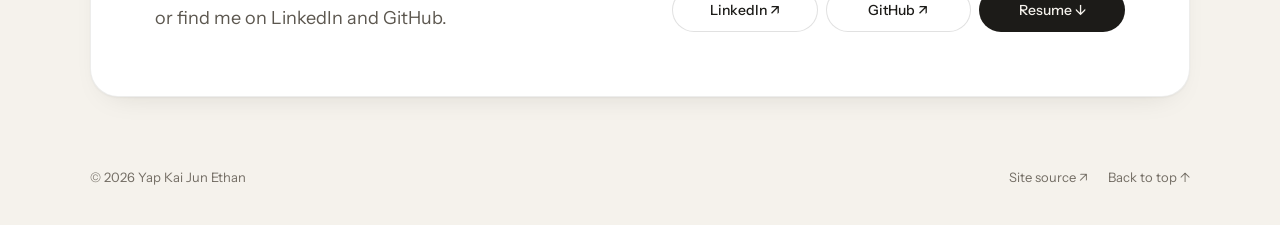
==== commit 1795f016: "Merge branch 'main' into feat/notes # Conflicts: #	assets/case-study.css" ====
--- a/index.html
+++ b/index.html
@@ -419,6 +419,7 @@
       <a href="#about" class="nav-text">About</a>
       <a href="#skills" class="nav-text">Skills</a>
       <a href="#background" class="nav-text">Experience</a>
+      <a href="notes/" class="nav-text">Notes</a>
       <a href="assets/Ethan-Yap-Resume.pdf" download="Ethan-Yap-Resume.pdf" class="nav-text menu-only">Resume ↓</a>
     </div>
     <div class="nav-pills">
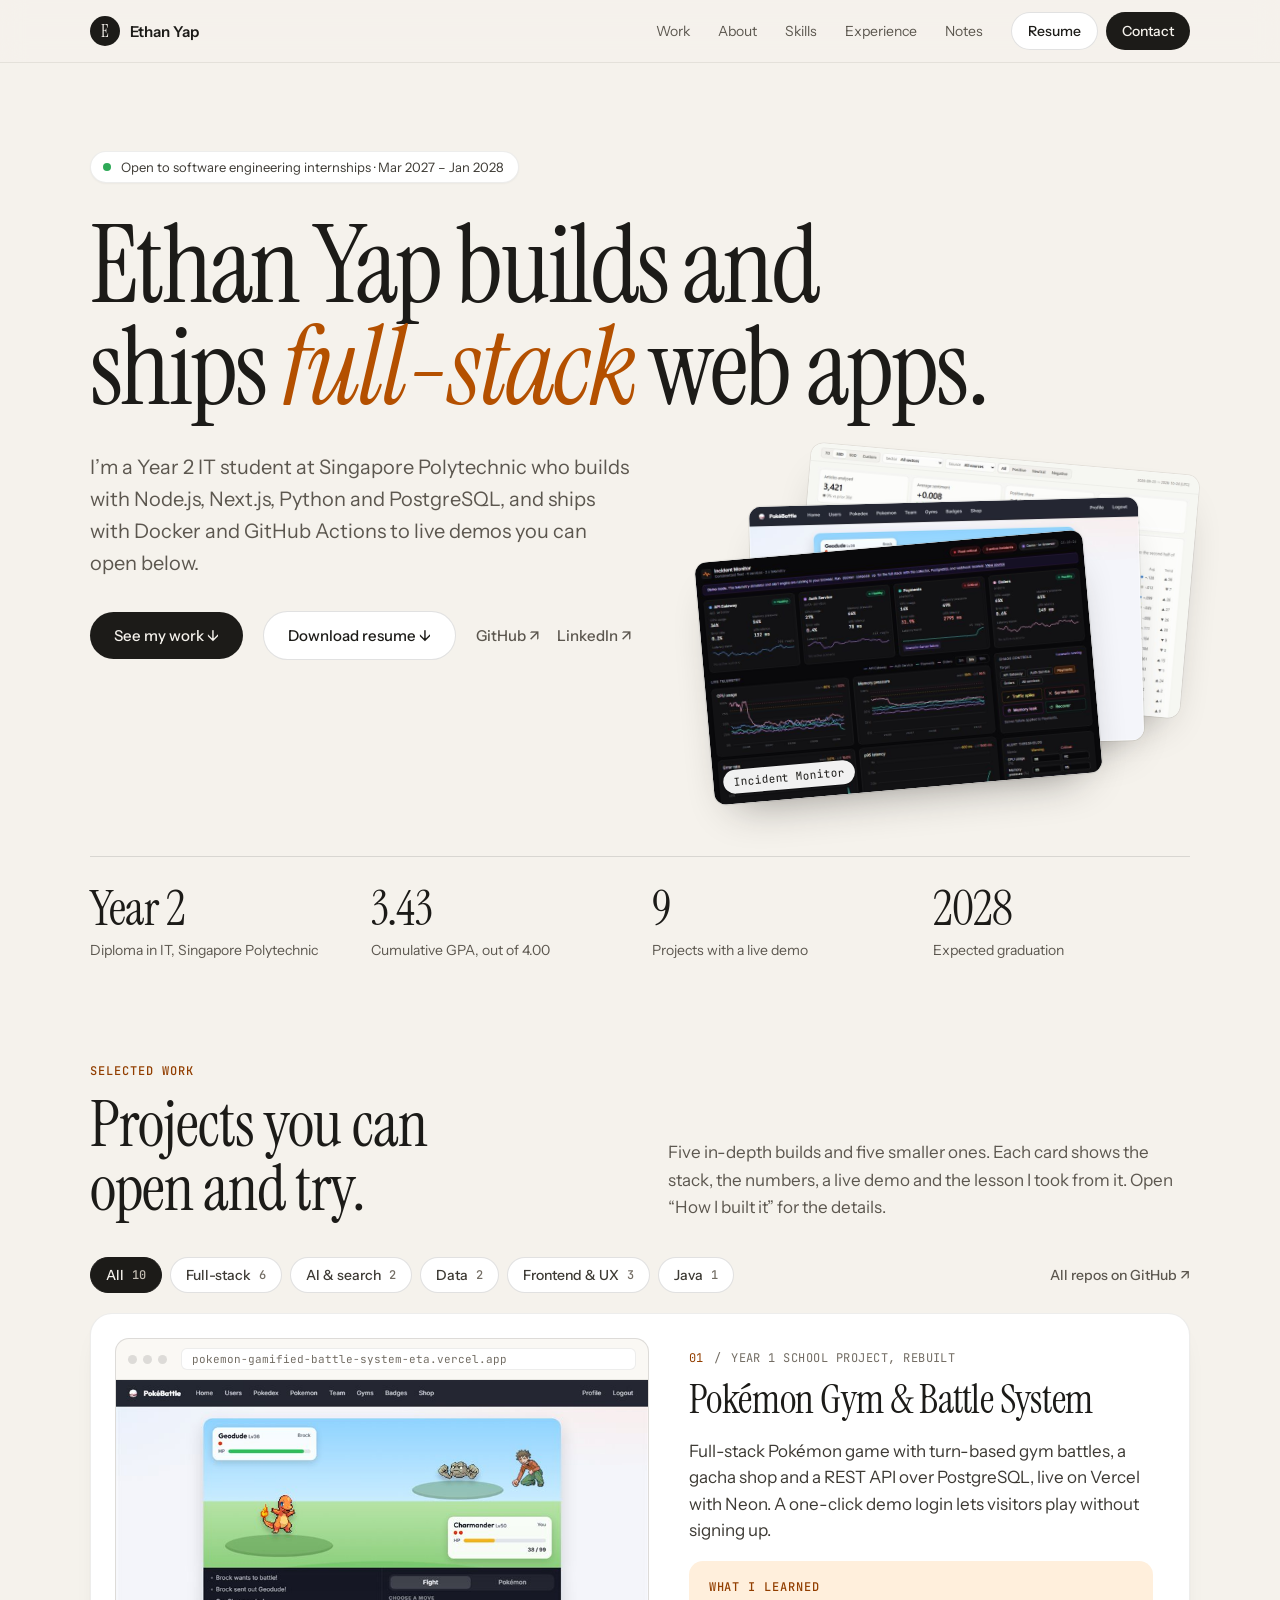
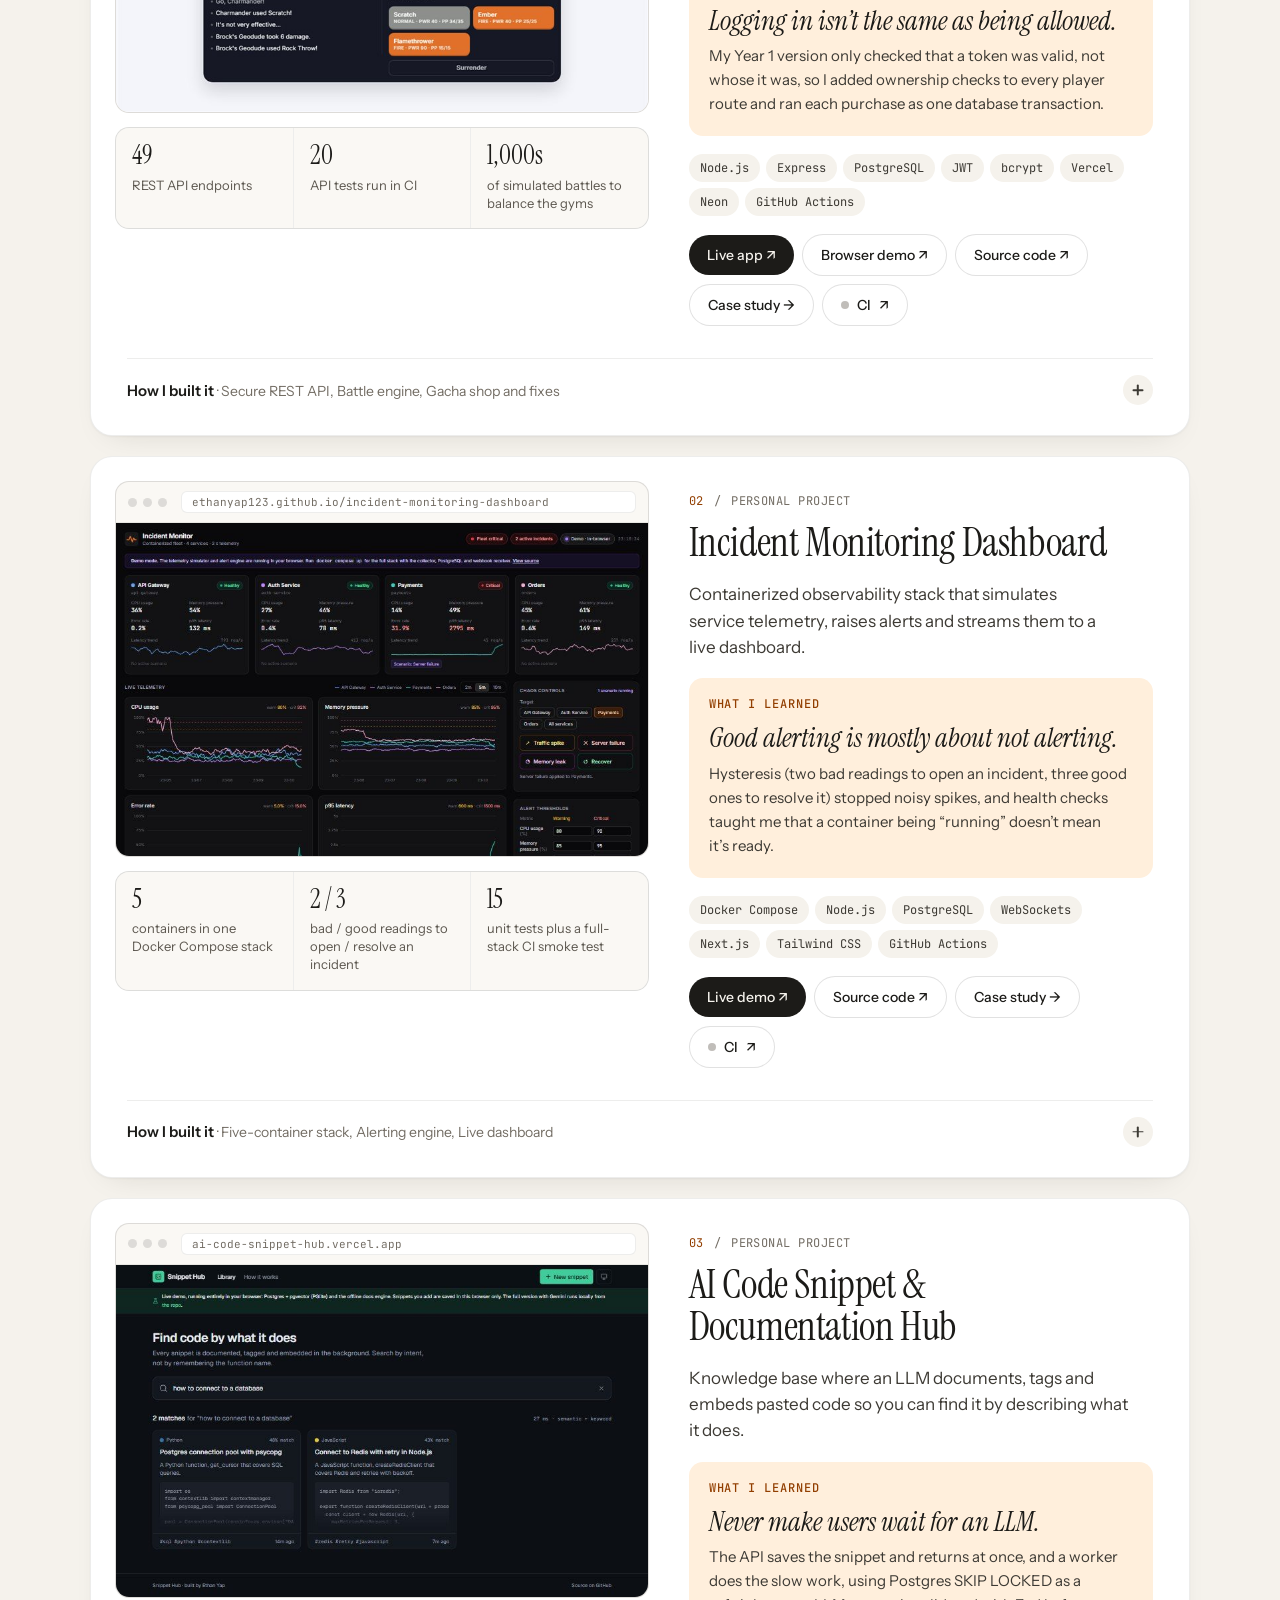
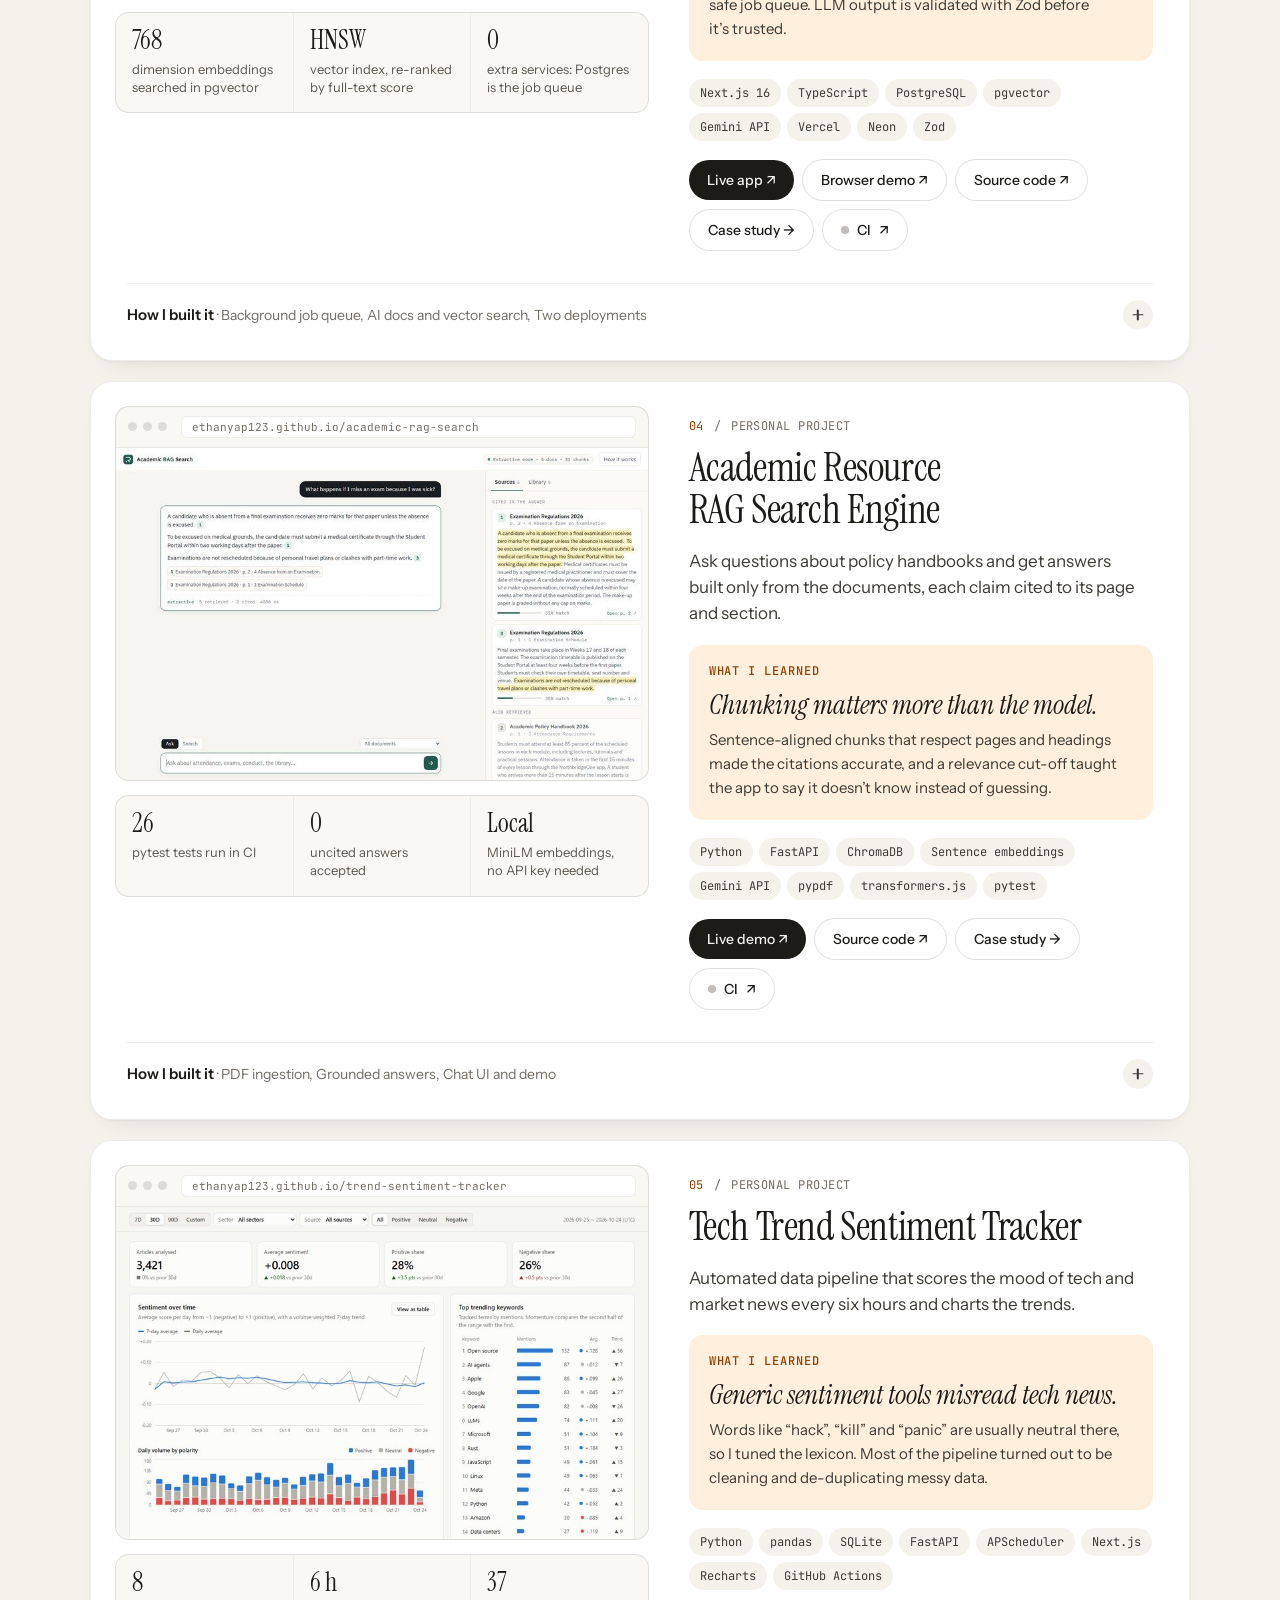
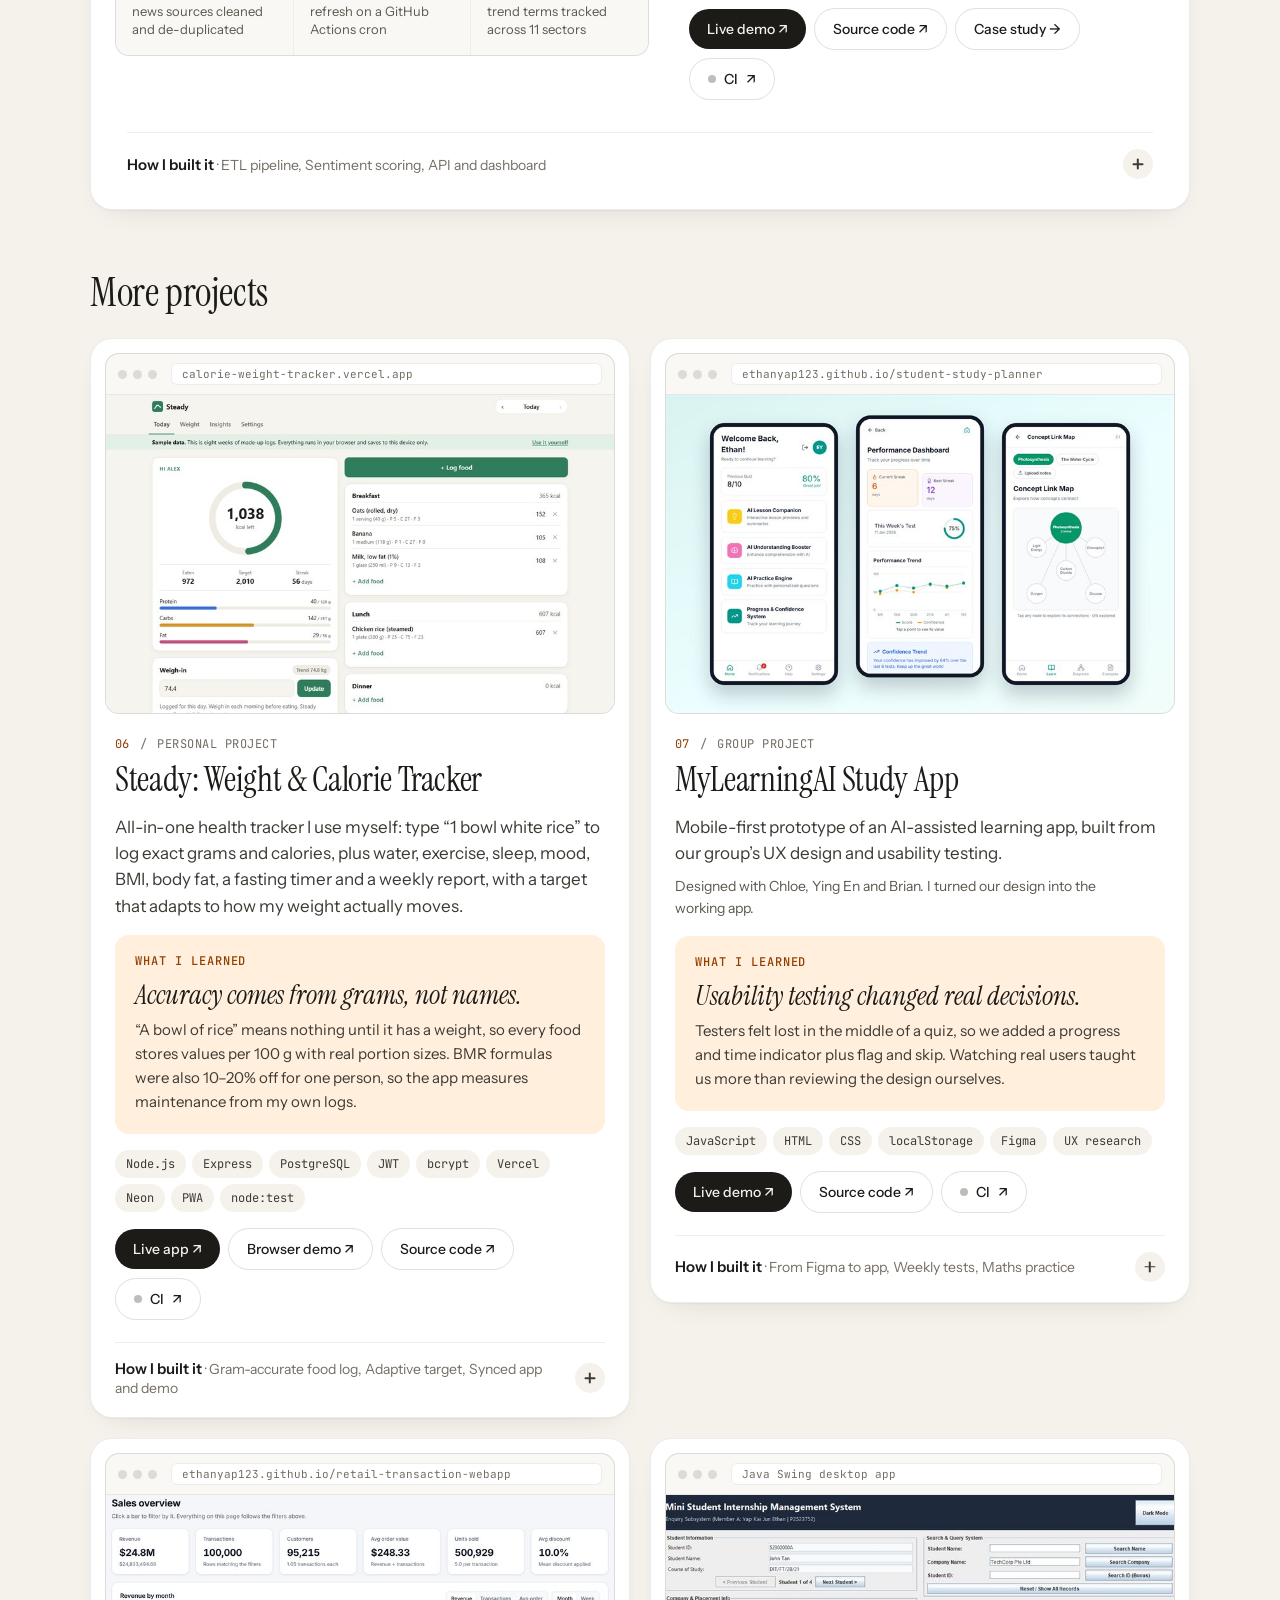
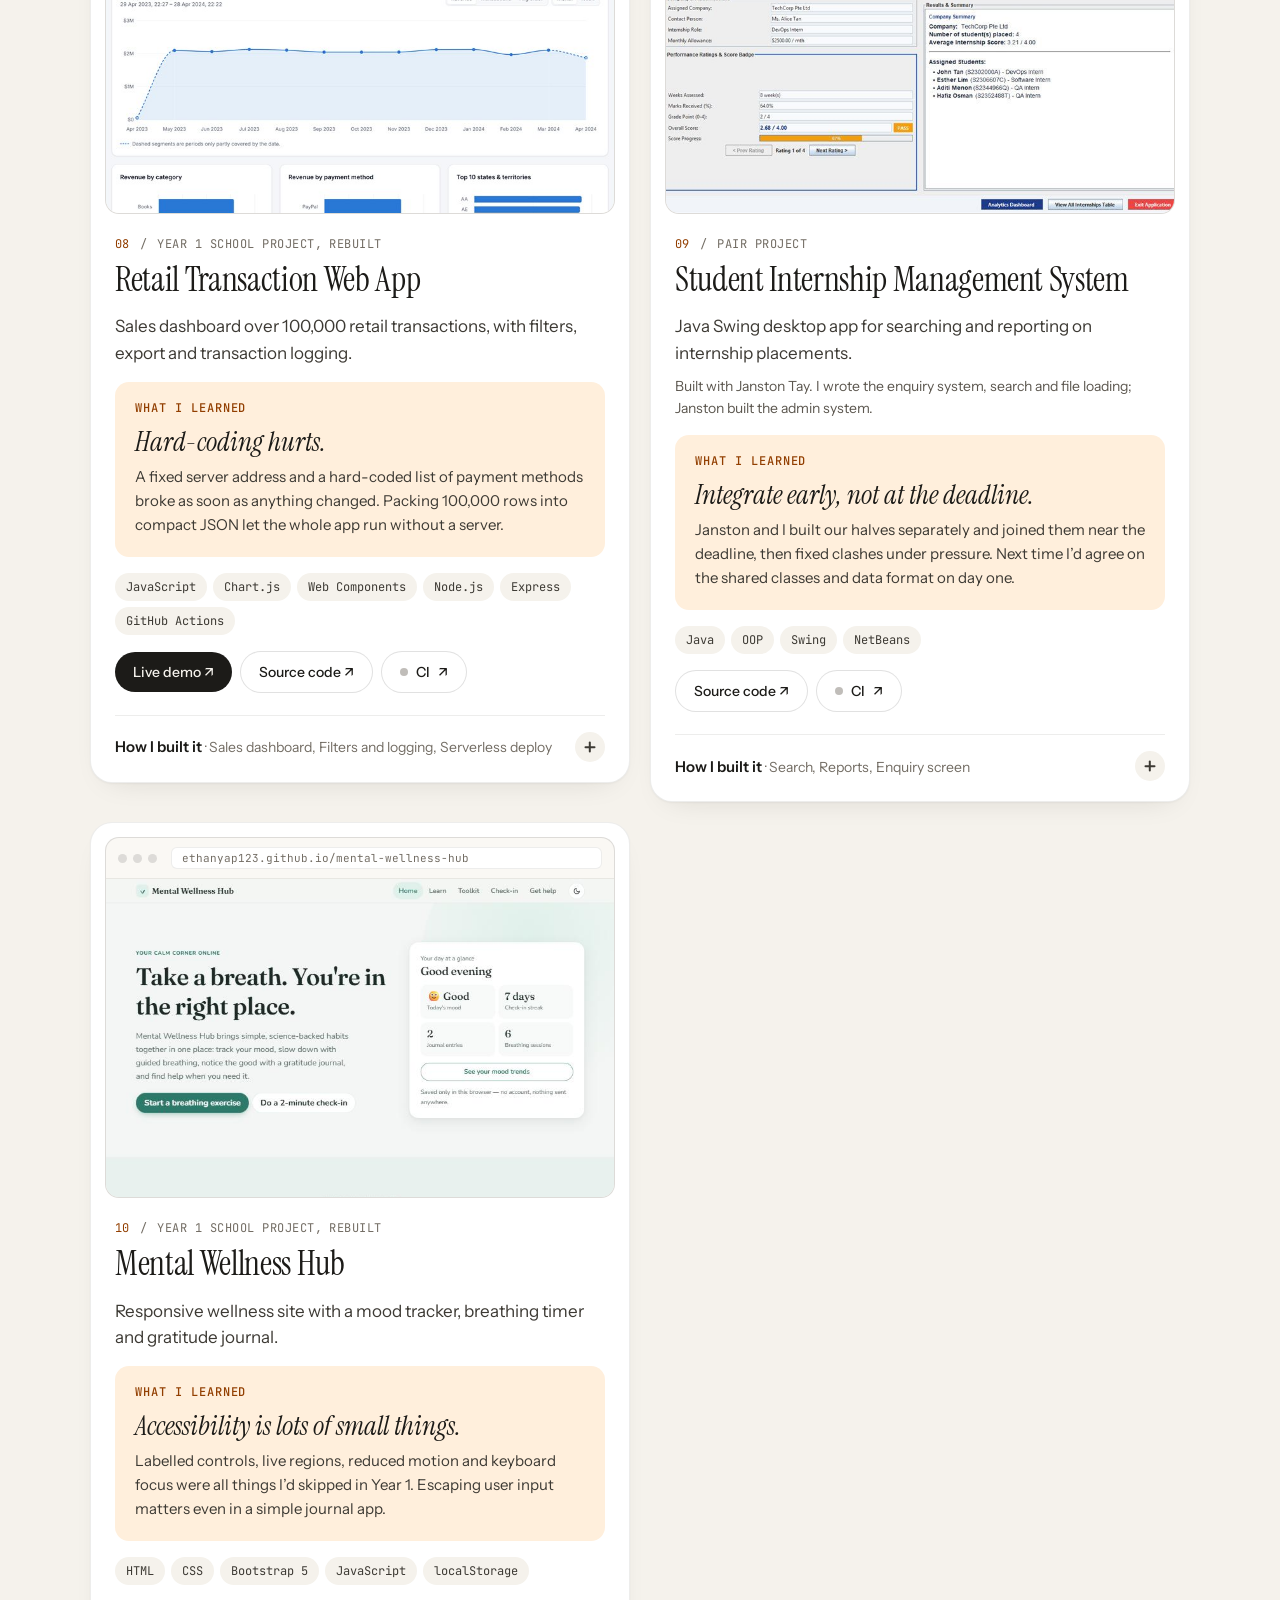
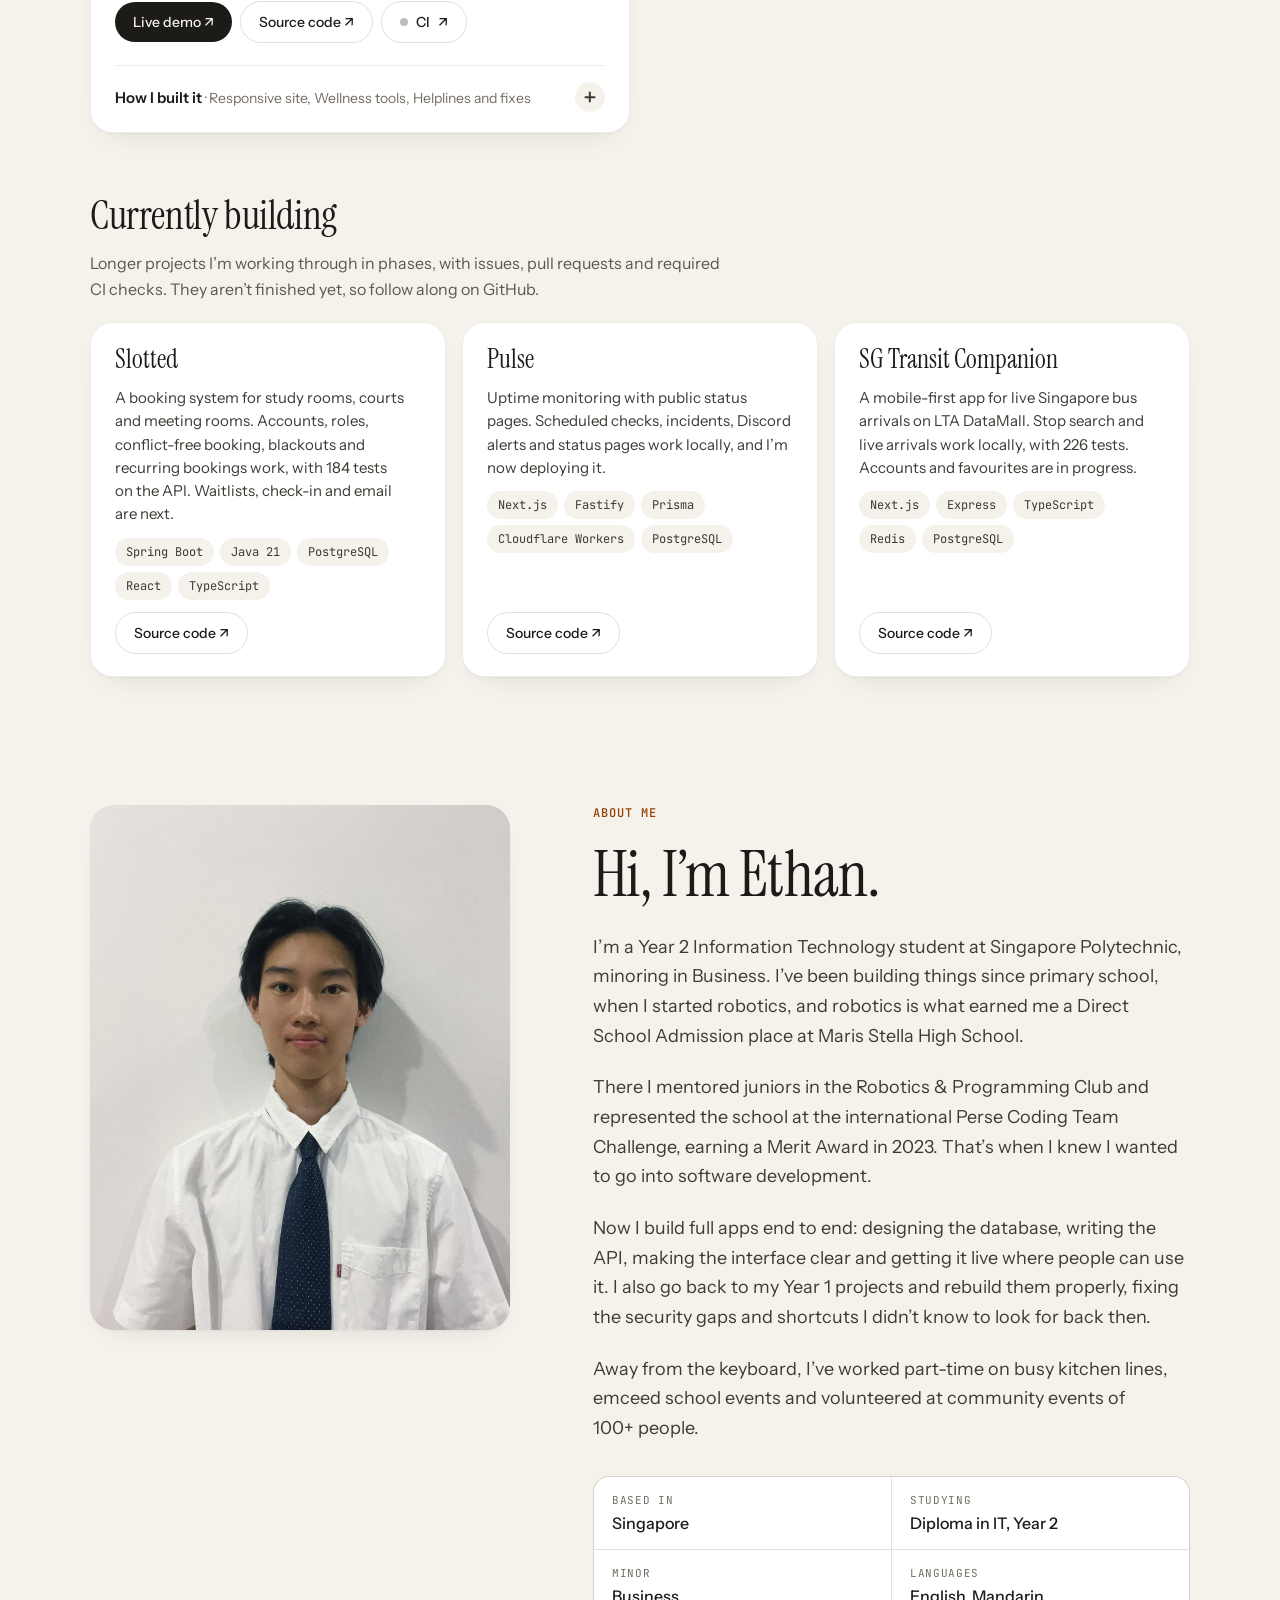
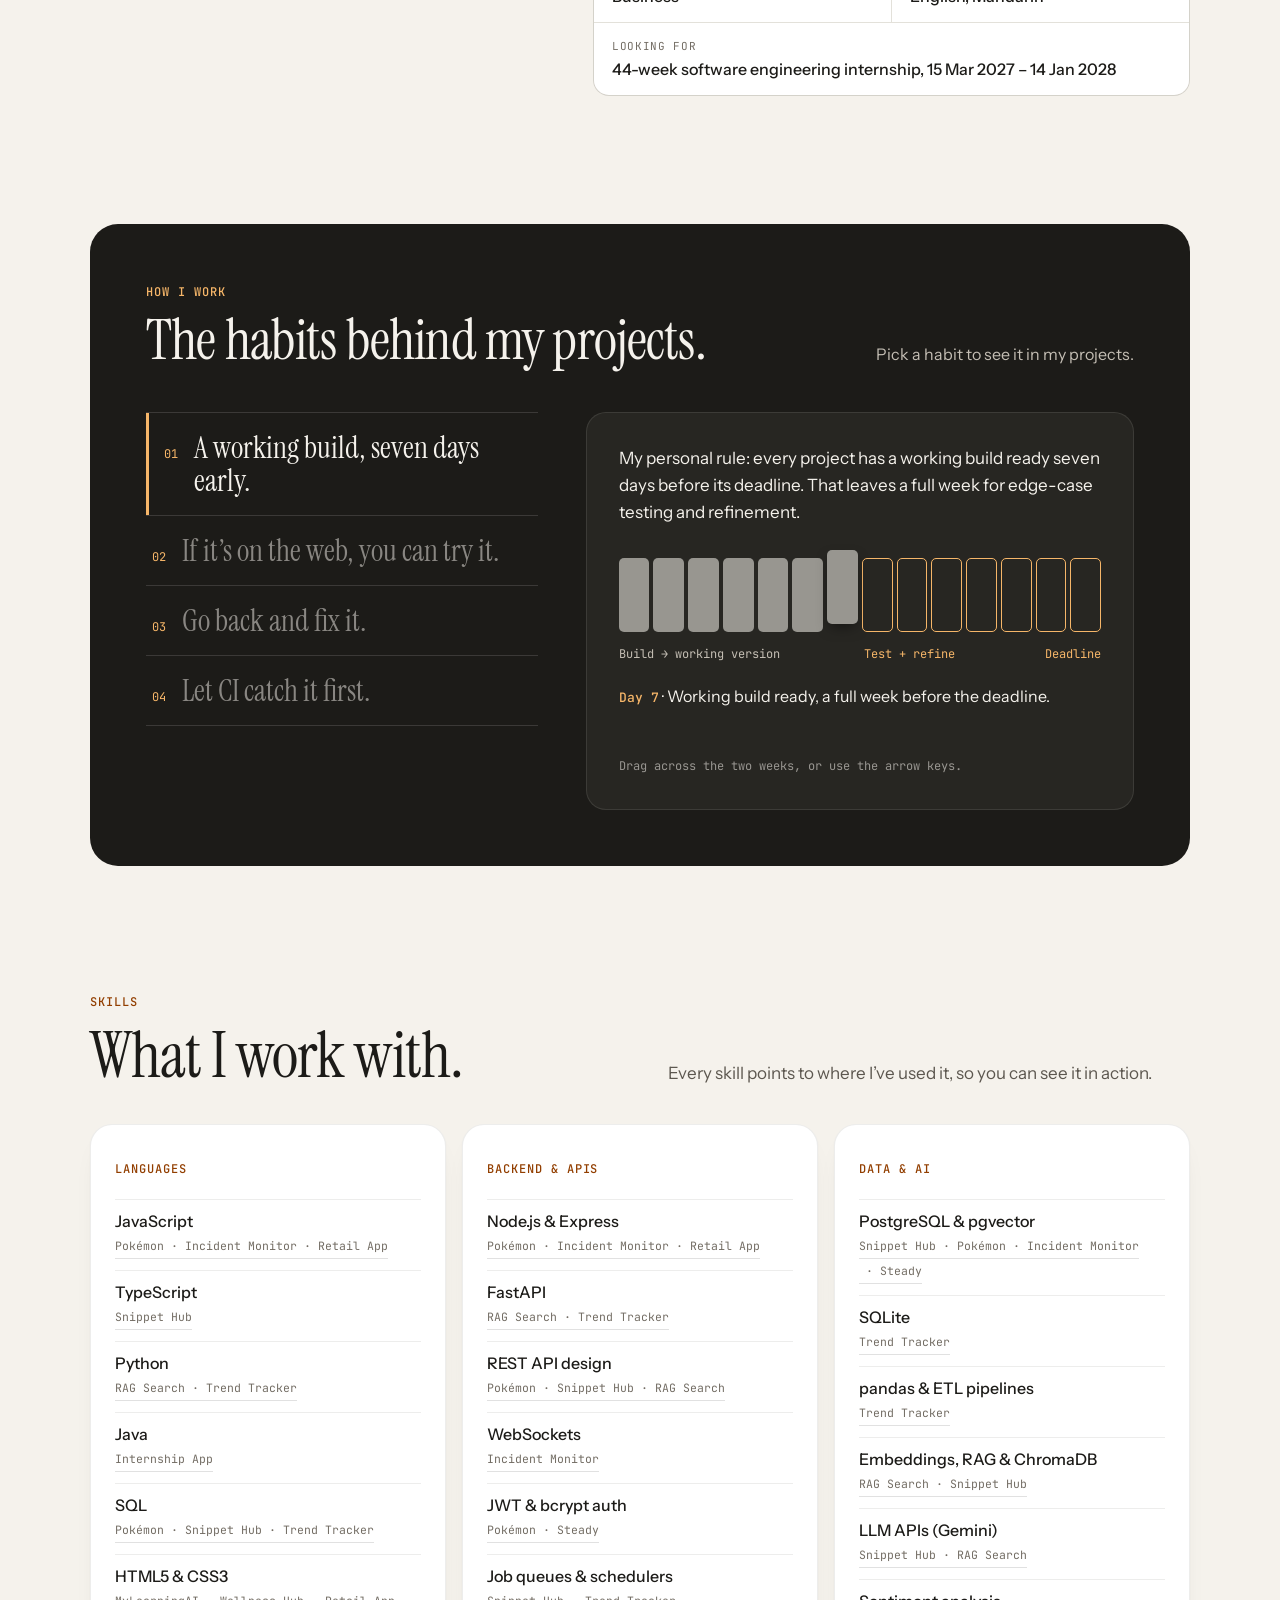
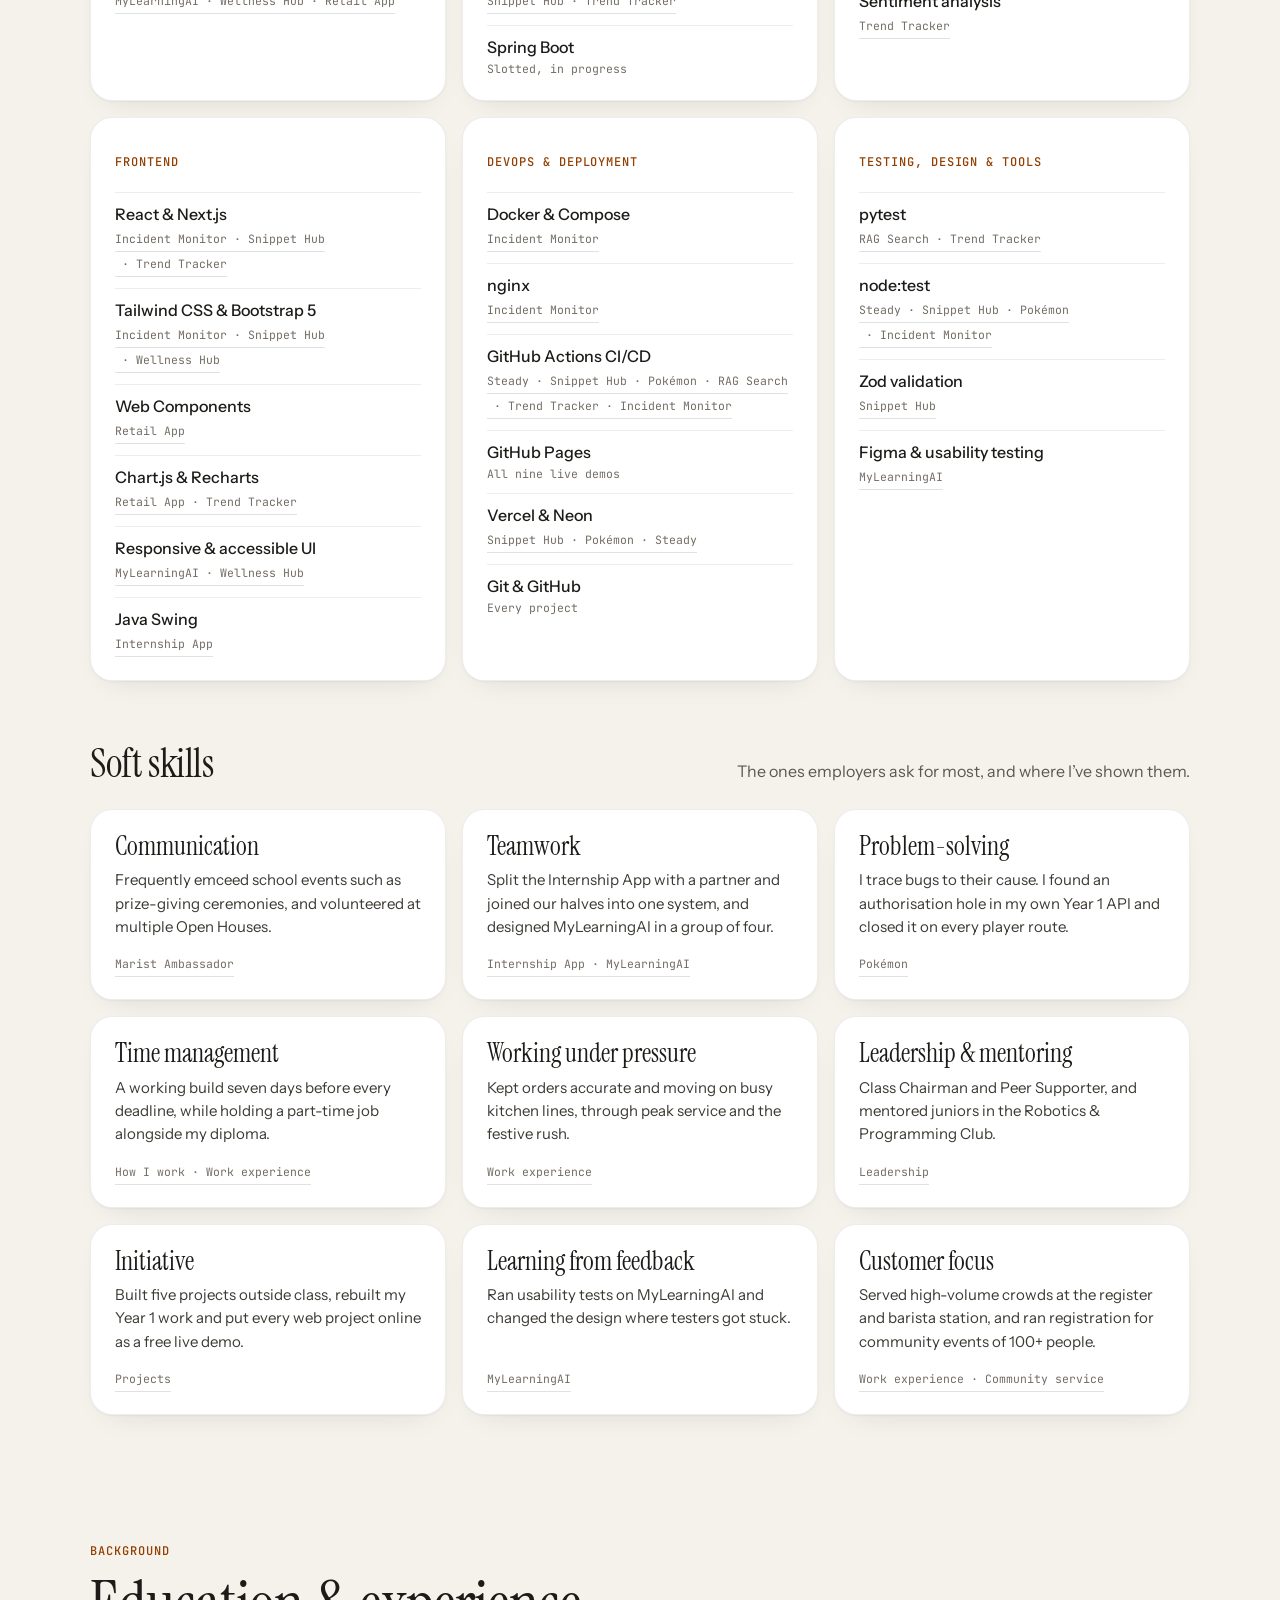
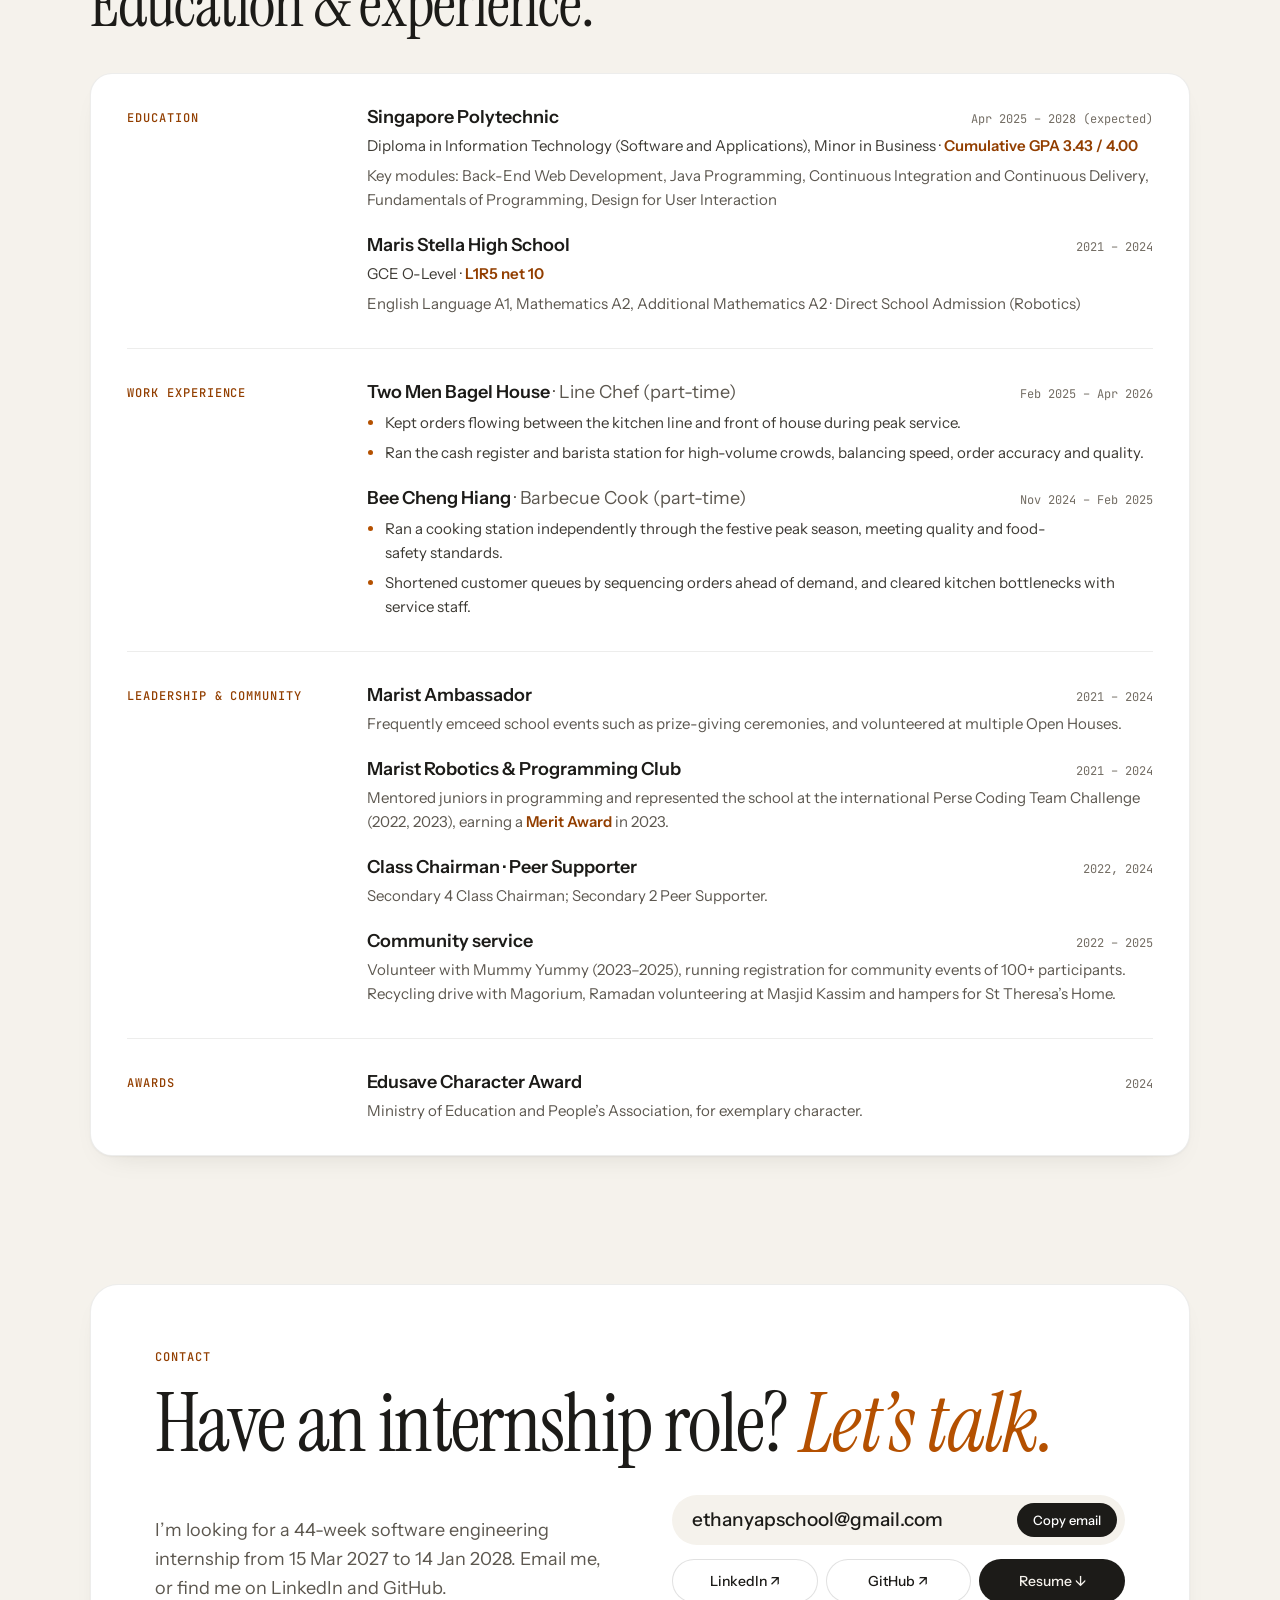
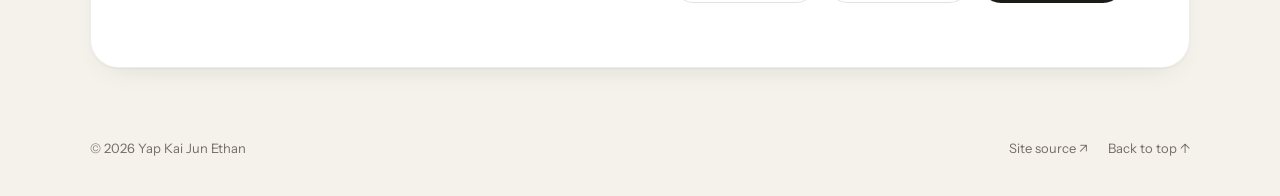
==== commit 96918988: "Keep the About line to what happened" ====
--- a/index.html
+++ b/index.html
@@ -509,7 +509,7 @@
         <span class="label">About me</span>
         <h2 class="h2" id="about-title">Hi, I’m Ethan.</h2>
         <p>I’m a Year 2 Information Technology student at Singapore Polytechnic, minoring in Business. I’ve been building things since primary school, when I started robotics, and robotics is what earned me a Direct School Admission place at Maris Stella High School.</p>
-        <p>There I mentored juniors in the Robotics &amp; Programming Club and represented the school at the international Perse Coding Team Challenge, earning a Merit Award in 2023. Helping other people get their code working is when I knew I wanted to go into software development.</p>
+        <p>There I mentored juniors in the Robotics &amp; Programming Club and represented the school at the international Perse Coding Team Challenge, earning a Merit Award in 2023. That’s when I knew I wanted to go into software development.</p>
         <p>Now I build full apps end to end: designing the database, writing the API, making the interface clear and getting it live where people can use it. I also go back to my Year 1 projects and rebuild them properly, fixing the security gaps and shortcuts I didn’t know to look for back then.</p>
         <p>Away from the keyboard, I’ve worked part-time on busy kitchen lines, emceed school events and volunteered at community events of 100+ people.</p>
         <dl class="about-facts">
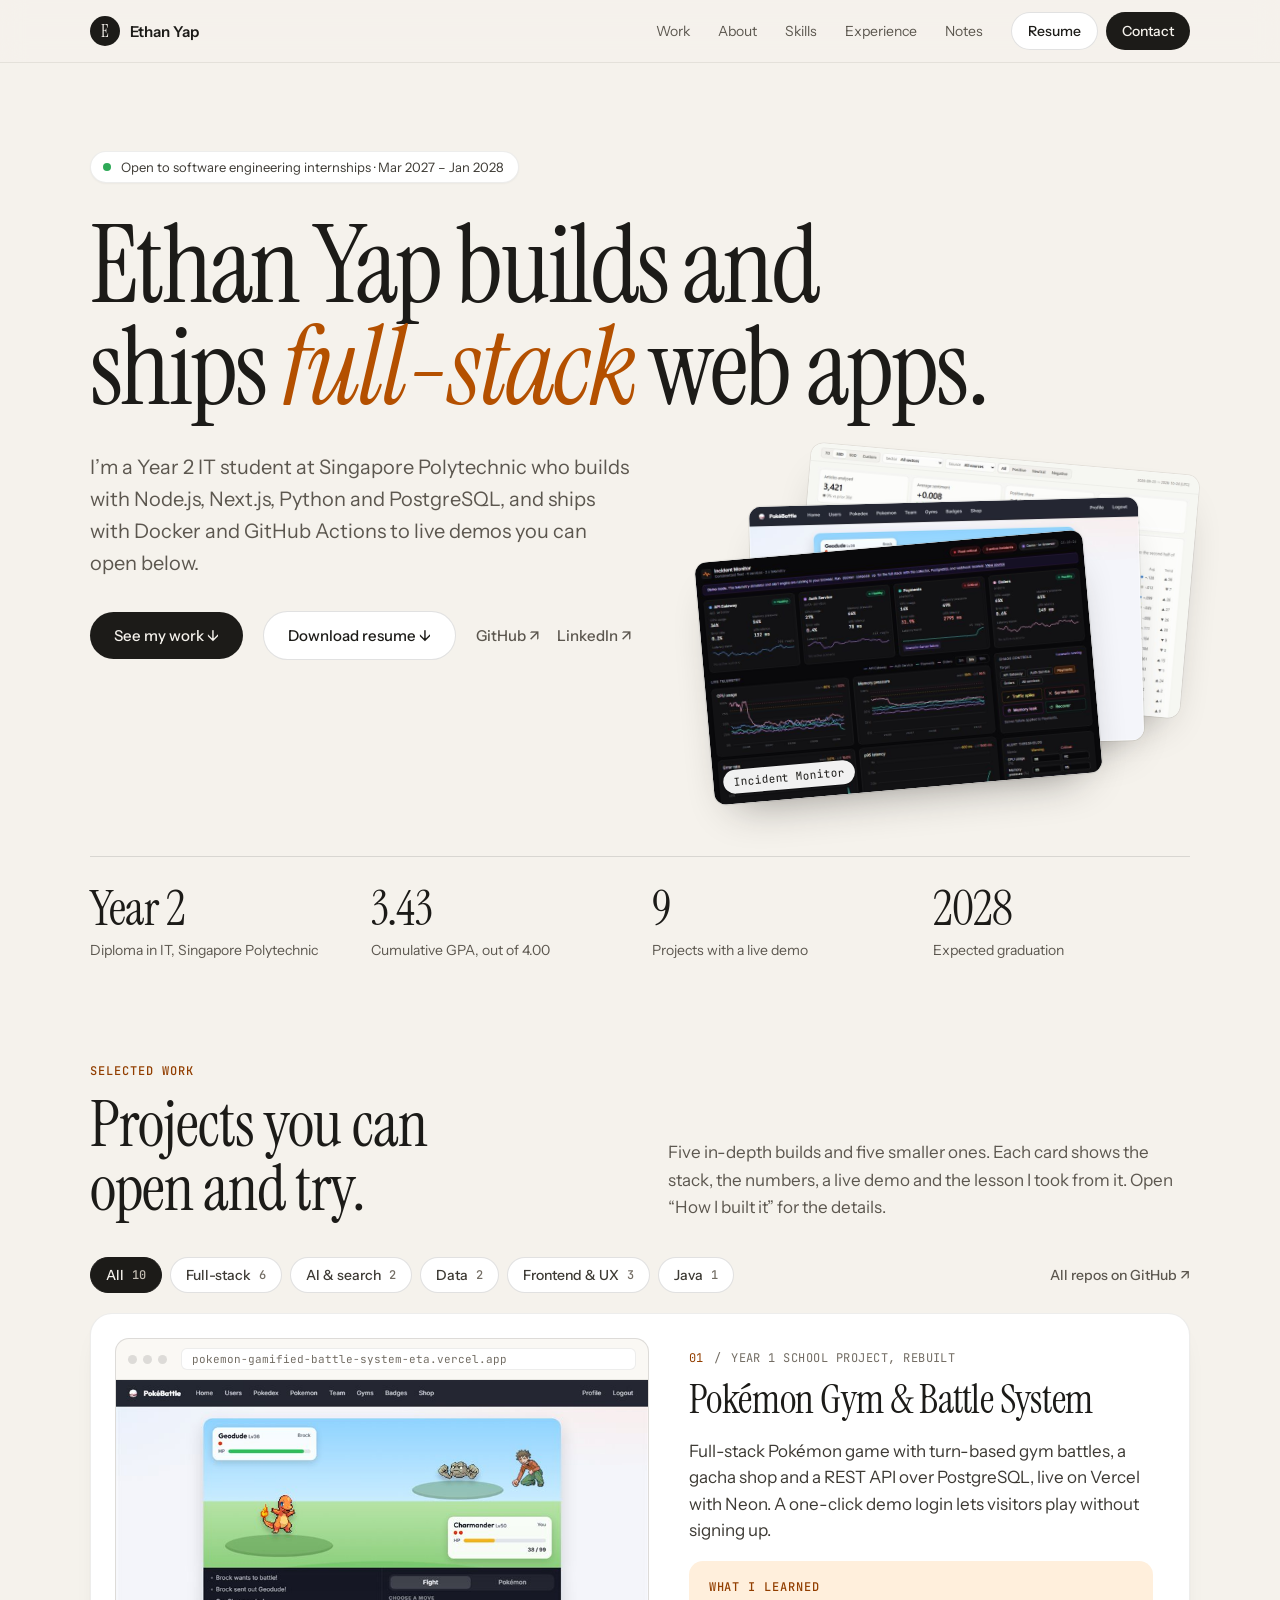
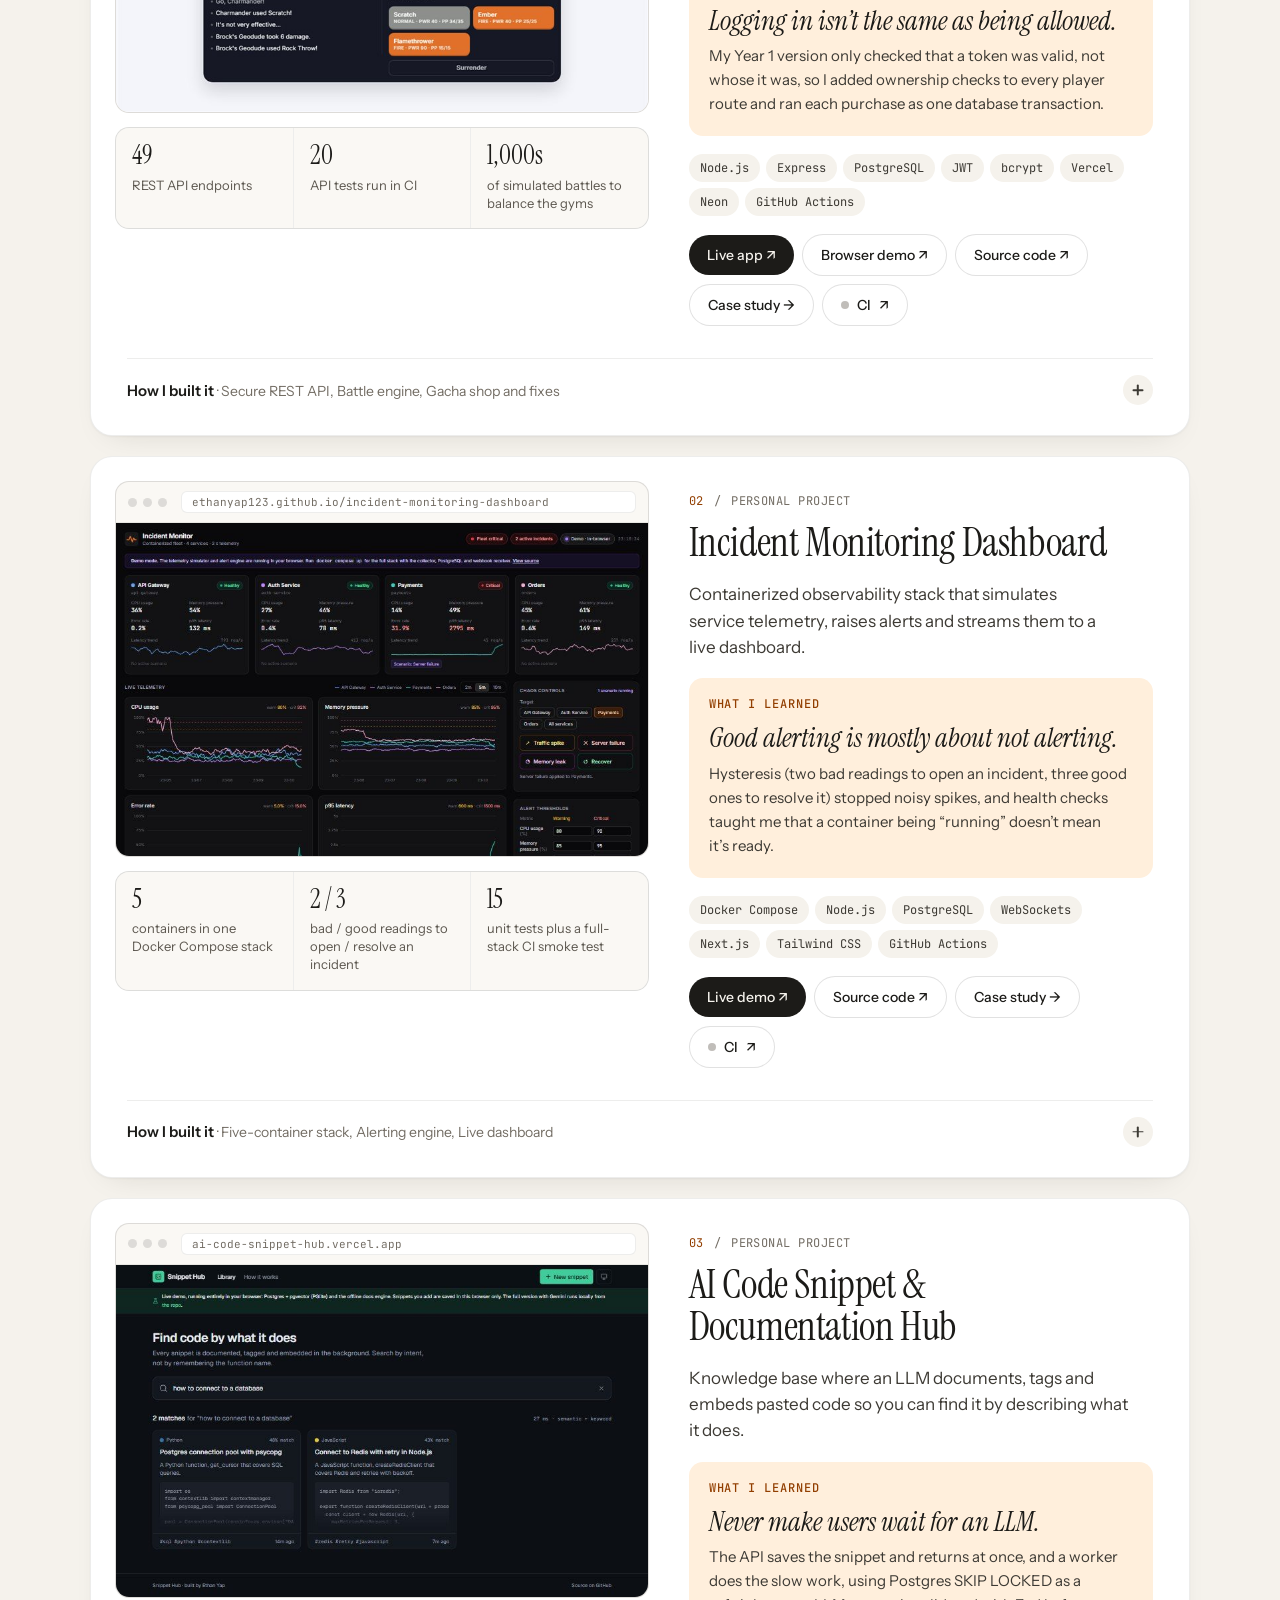
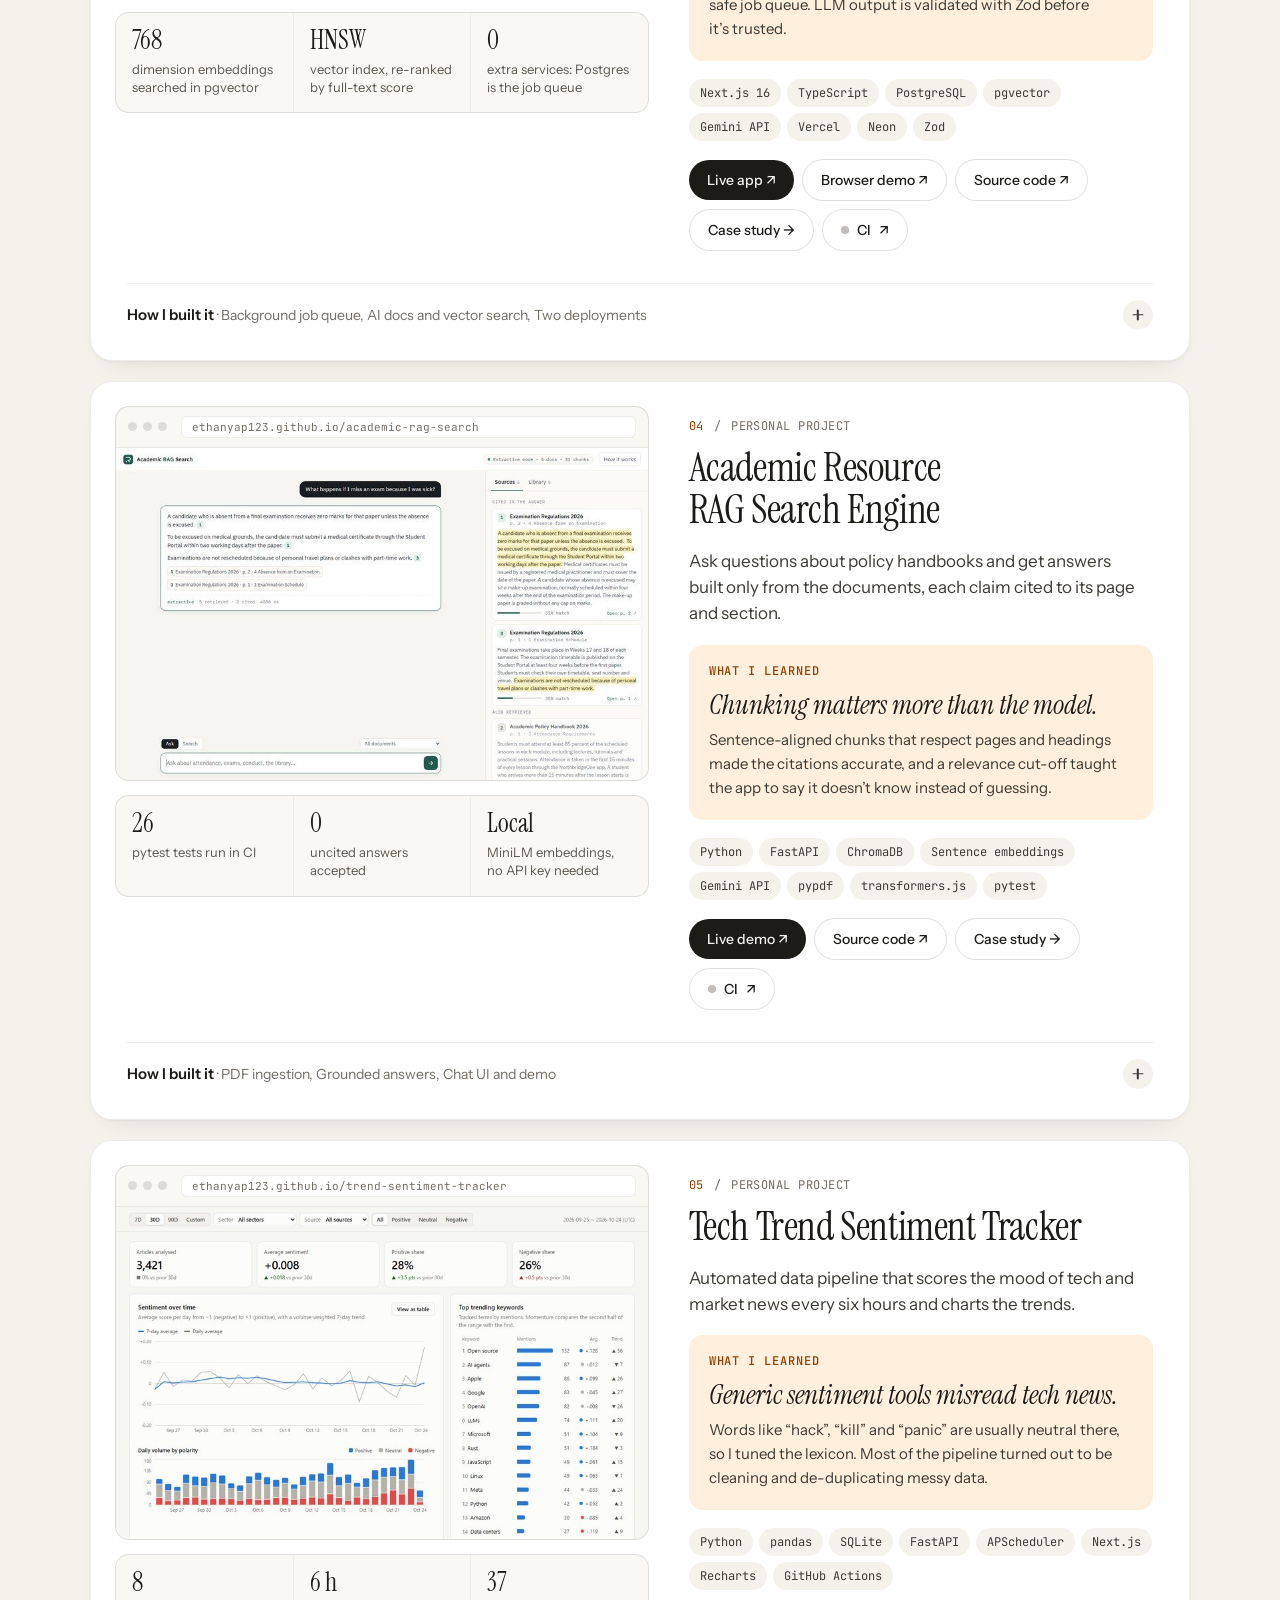
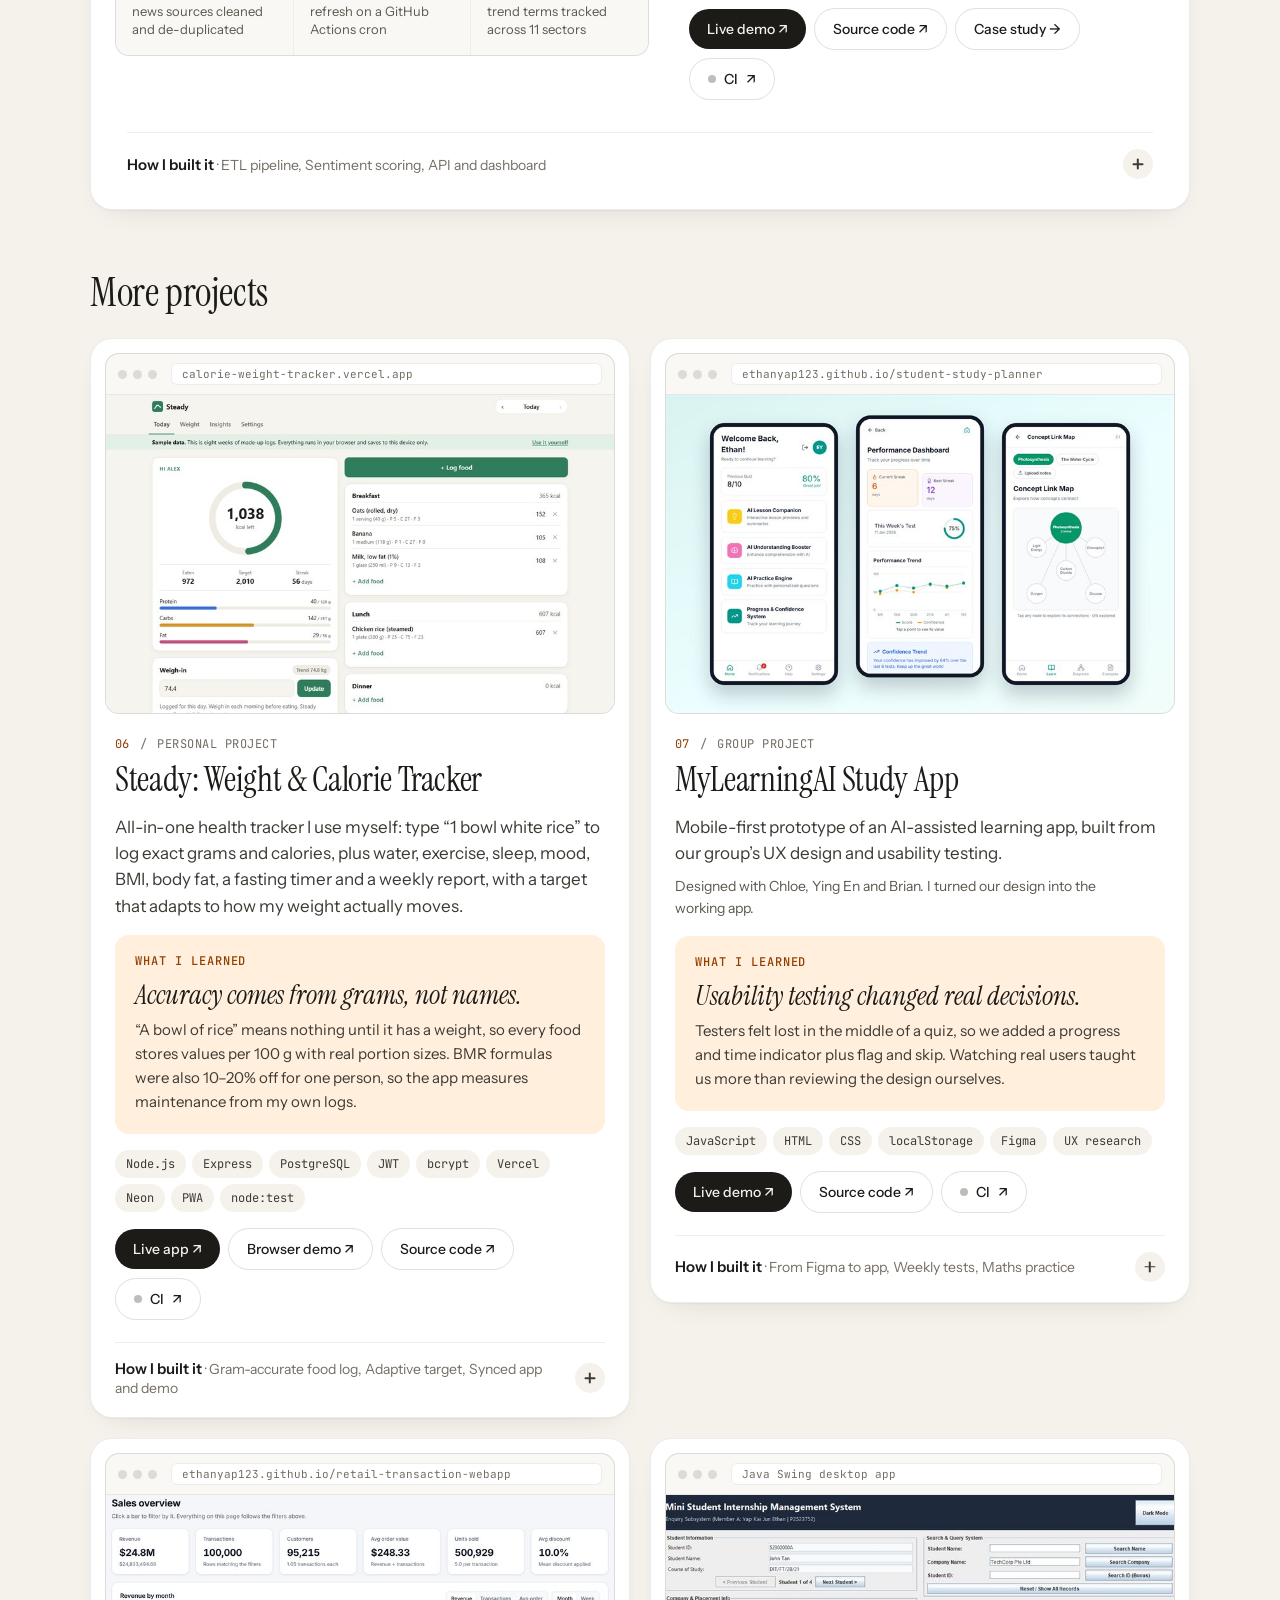
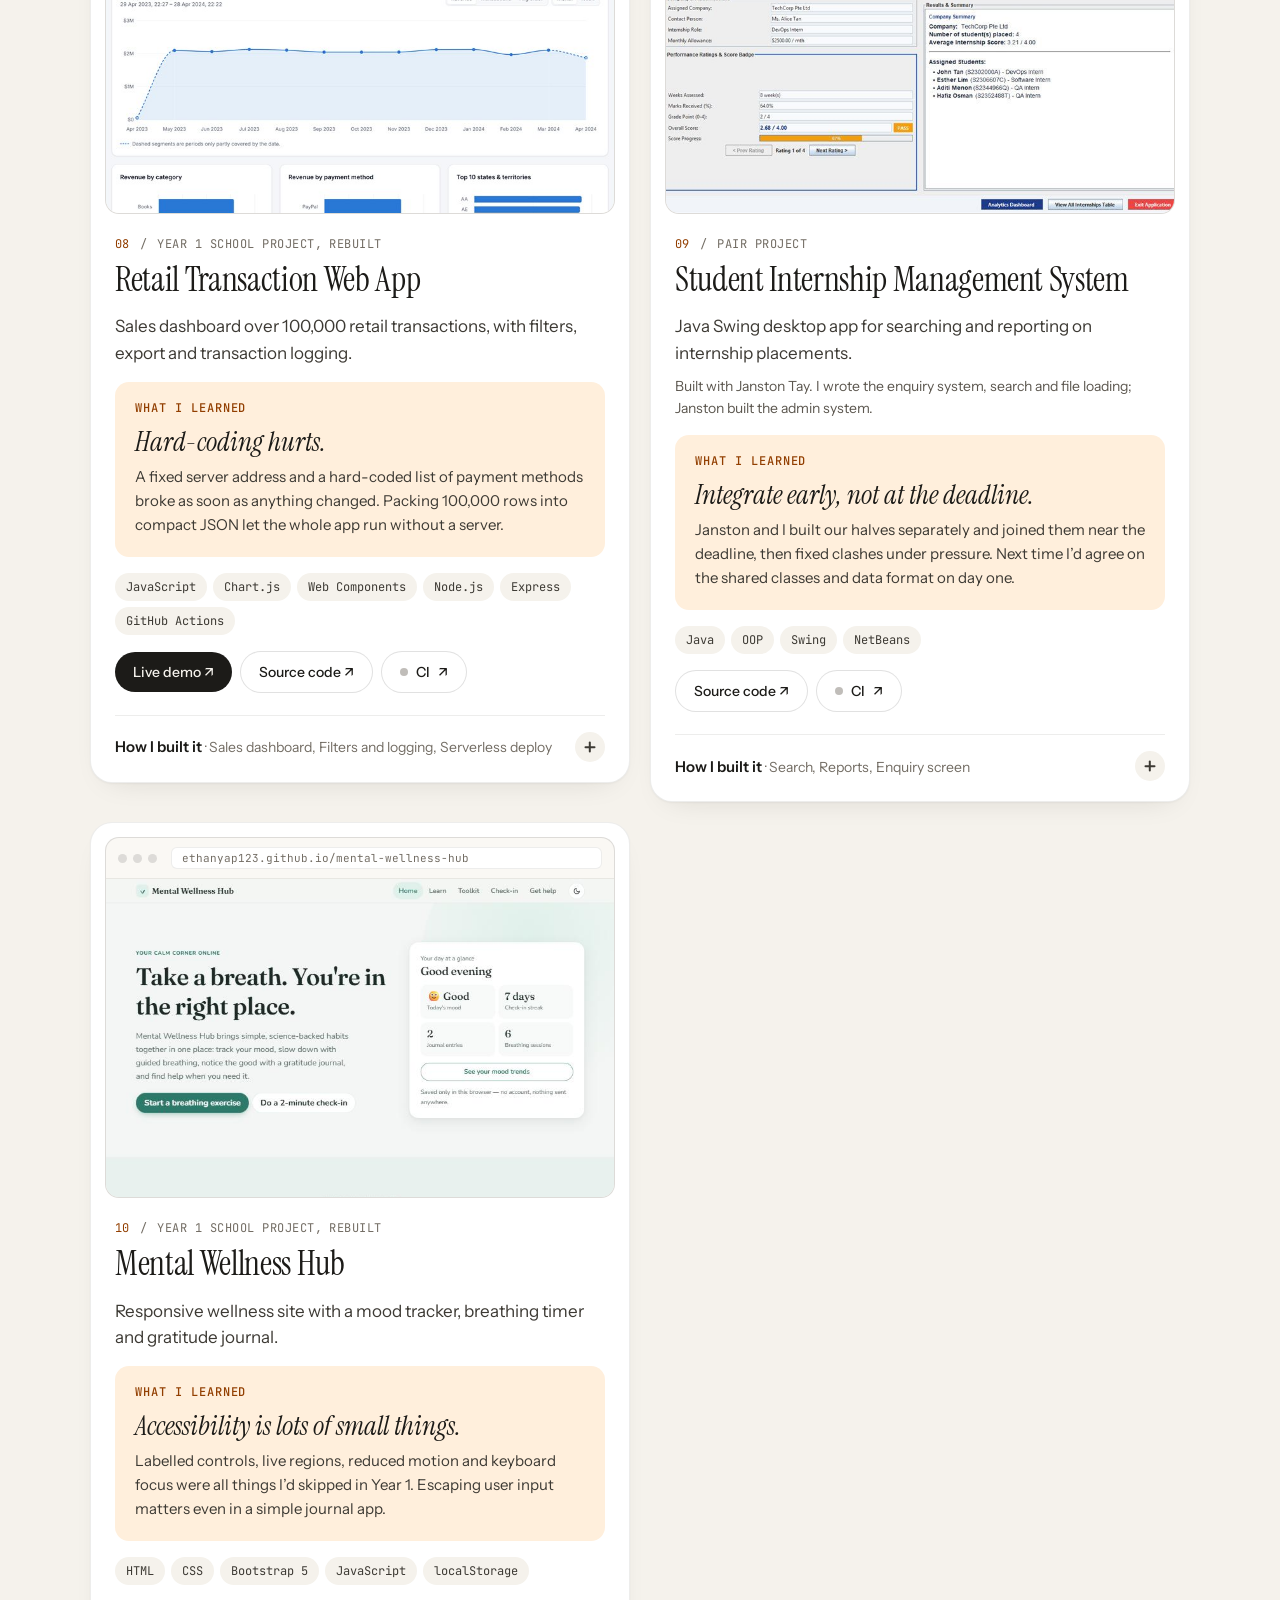
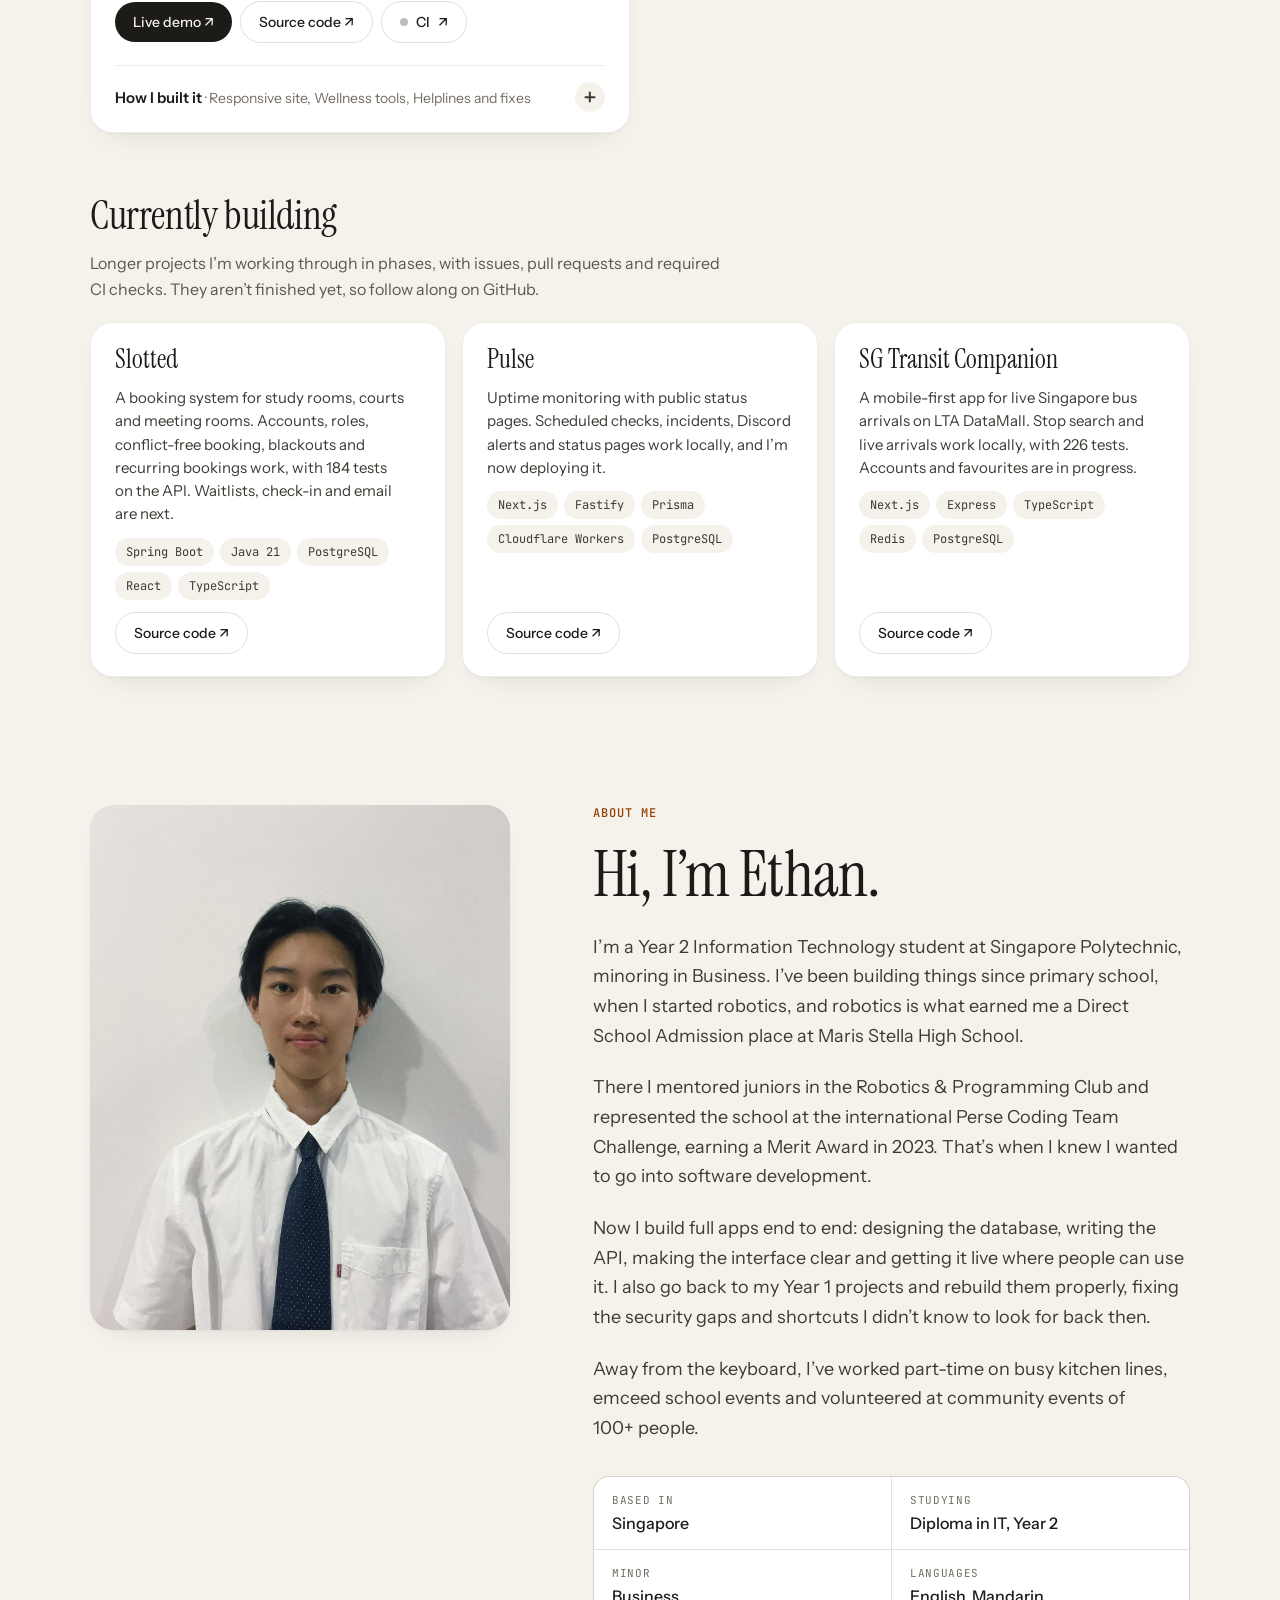
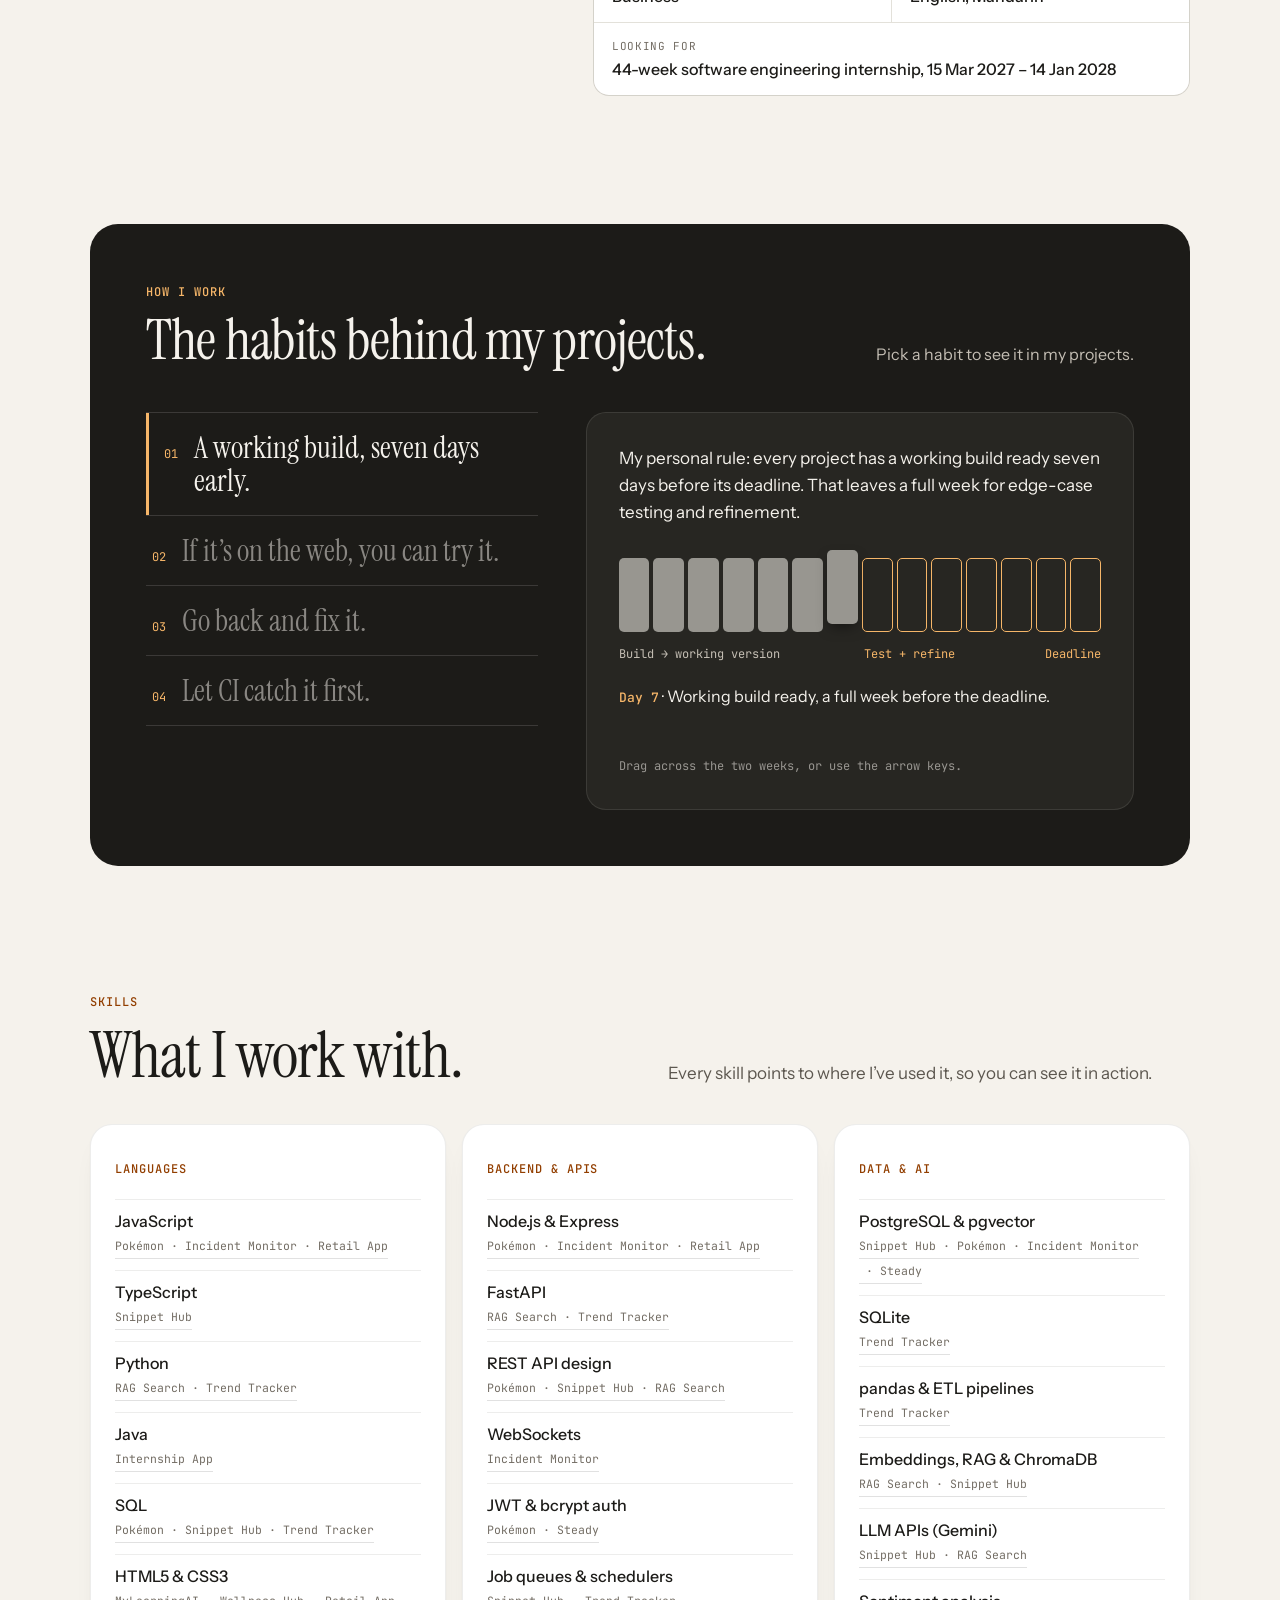
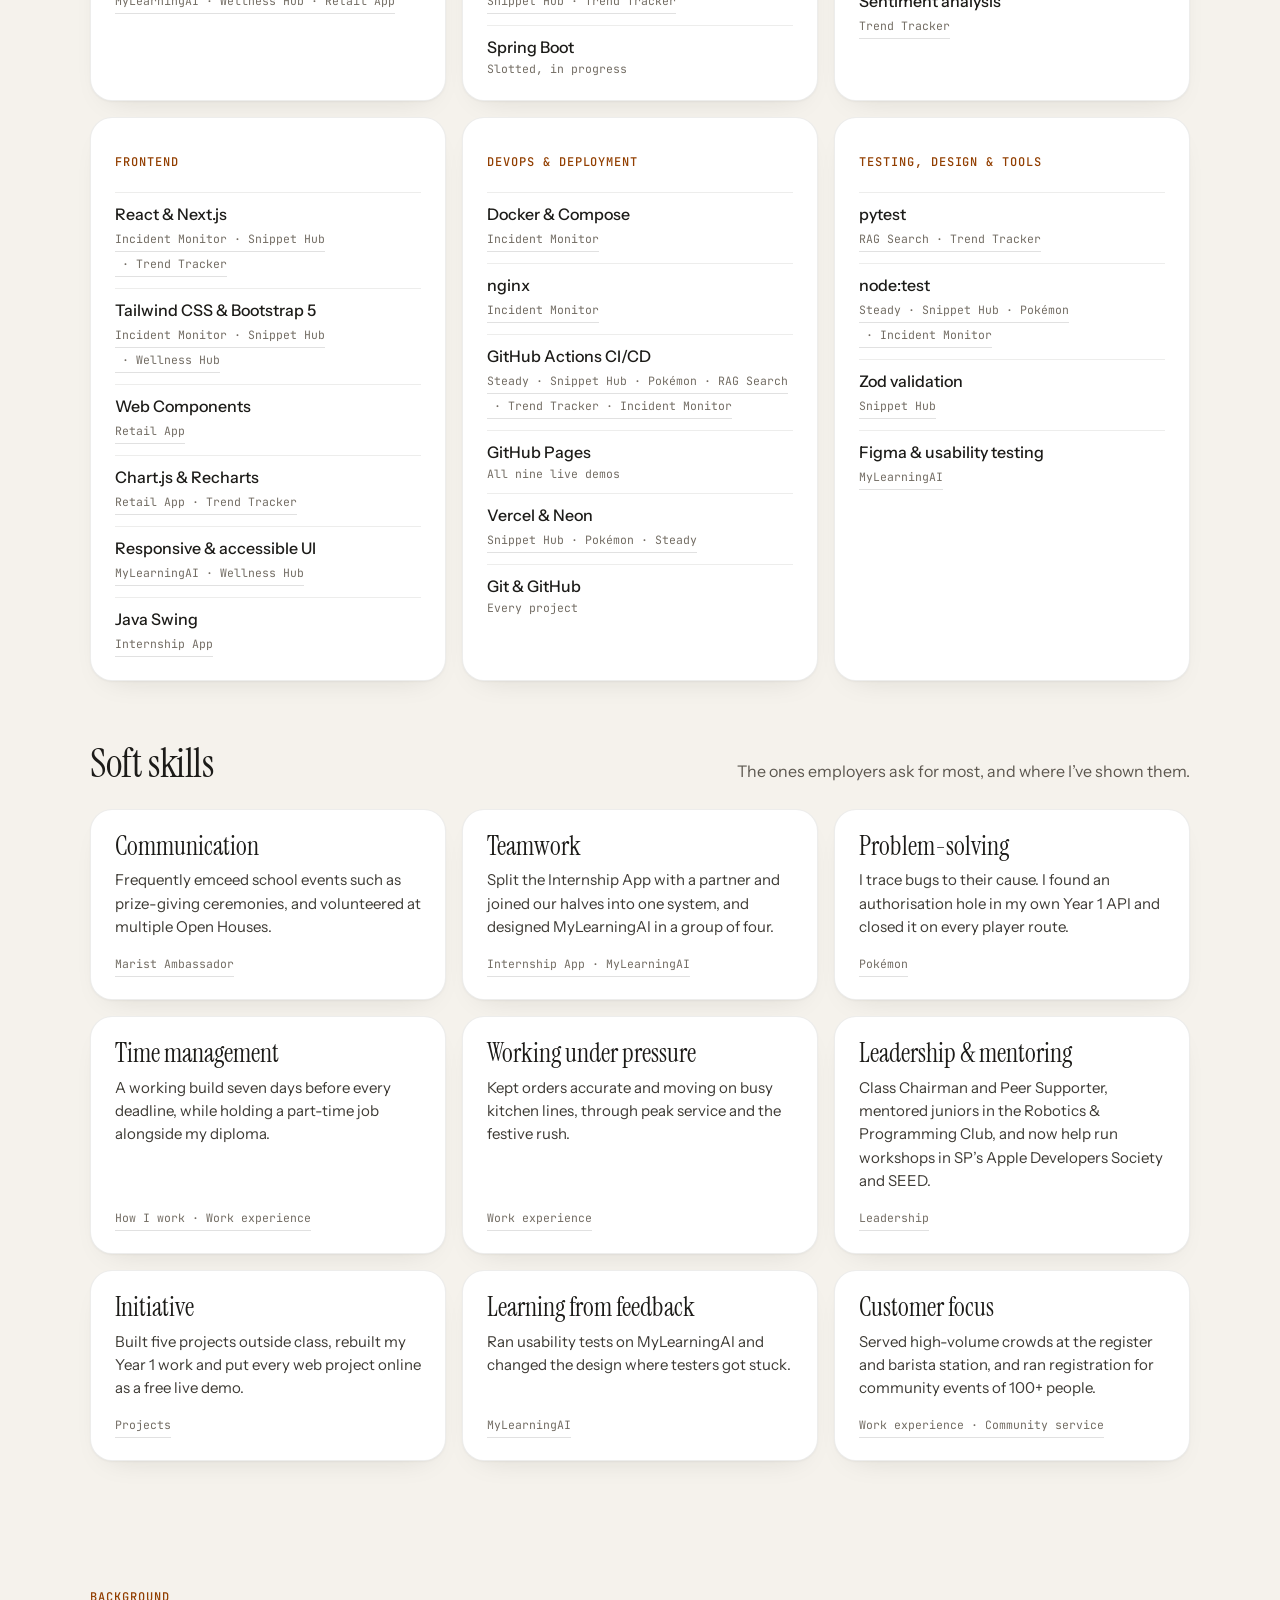
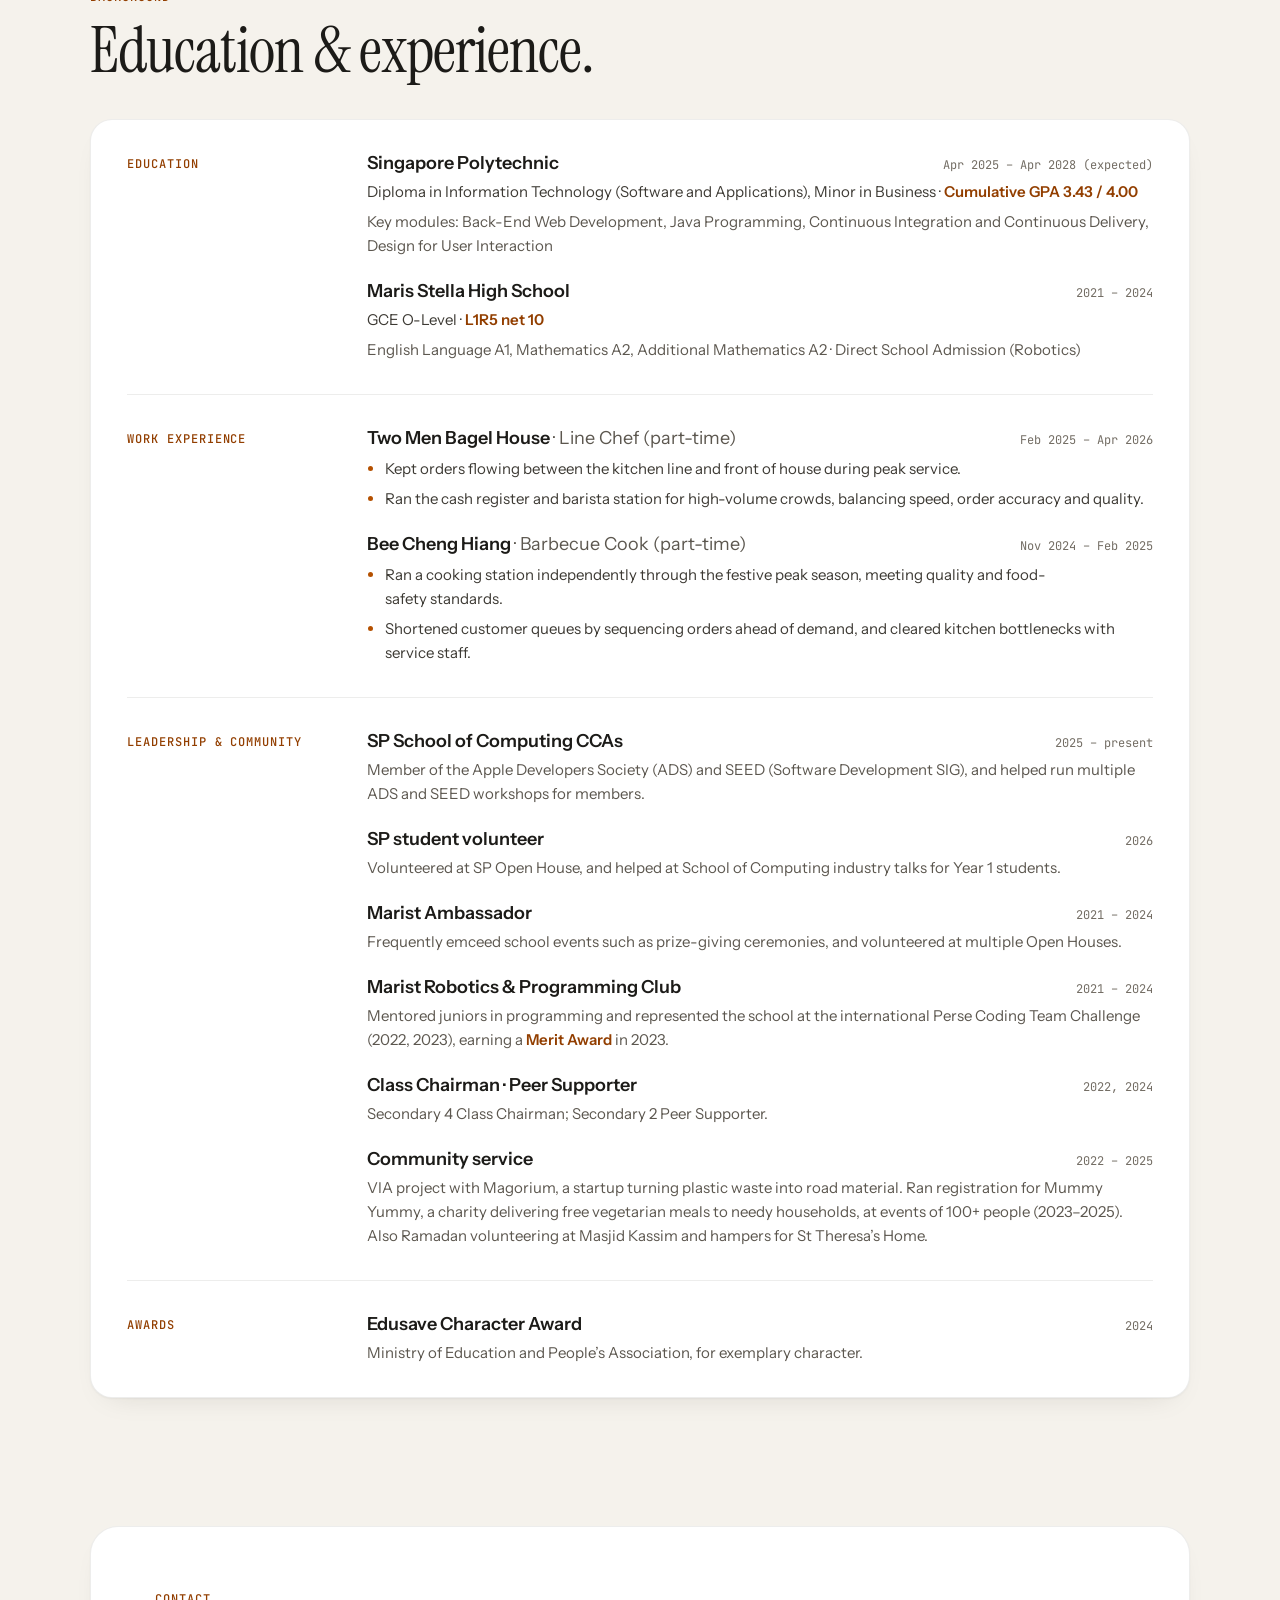
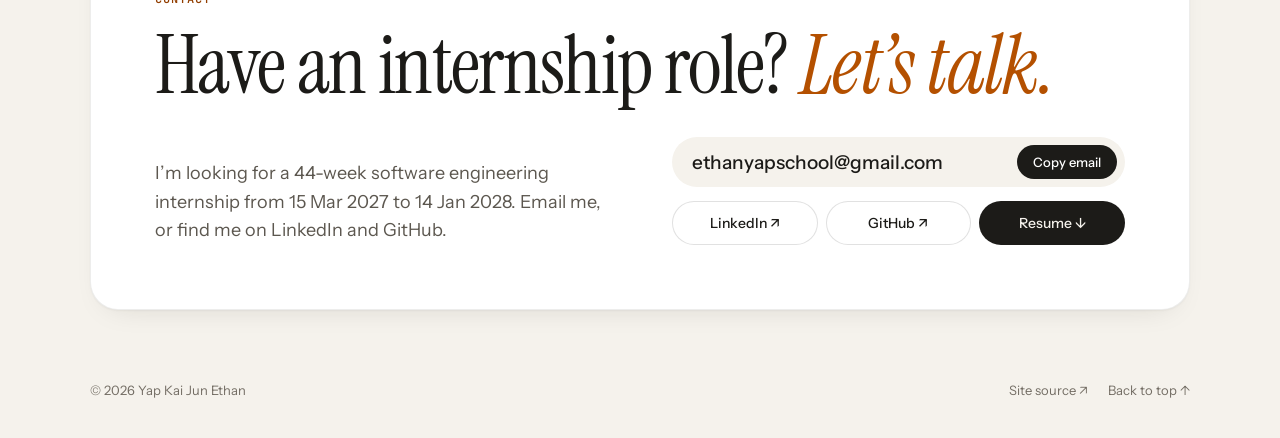
==== commit 2395aca5: "Add SP CCAs and volunteering to Background, matching the resume" ====
--- a/index.html
+++ b/index.html
@@ -611,7 +611,7 @@
       <li class="card"><strong>Problem-solving</strong><span>I trace bugs to their cause. I found an authorisation hole in my own Year 1 API and closed it on every player route.</span><span class="proof"><a href="#p-pokemon">Pokémon</a></span></li>
       <li class="card"><strong>Time management</strong><span>A working build seven days before every deadline, while holding a part-time job alongside my diploma.</span><span class="proof"><a href="#how">How I work</a><a href="#jobs">Work experience</a></span></li>
       <li class="card"><strong>Working under pressure</strong><span>Kept orders accurate and moving on busy kitchen lines, through peak service and the festive rush.</span><span class="proof"><a href="#jobs">Work experience</a></span></li>
-      <li class="card"><strong>Leadership &amp; mentoring</strong><span>Class Chairman and Peer Supporter, and mentored juniors in the Robotics &amp; Programming Club.</span><span class="proof"><a href="#leadership">Leadership</a></span></li>
+      <li class="card"><strong>Leadership &amp; mentoring</strong><span>Class Chairman and Peer Supporter, mentored juniors in the Robotics &amp; Programming Club, and now help run workshops in SP’s Apple Developers Society and SEED.</span><span class="proof"><a href="#leadership">Leadership</a></span></li>
       <li class="card"><strong>Initiative</strong><span>Built five projects outside class, rebuilt my Year 1 work and put every web project online as a free live demo.</span><span class="proof"><a href="#work">Projects</a></span></li>
       <li class="card"><strong>Learning from feedback</strong><span>Ran usability tests on MyLearningAI and changed the design where testers got stuck.</span><span class="proof"><a href="#p-mylearning">MyLearningAI</a></span></li>
       <li class="card"><strong>Customer focus</strong><span>Served high-volume crowds at the register and barista station, and ran registration for community events of 100+ people.</span><span class="proof"><a href="#jobs">Work experience</a><a href="#leadership">Community service</a></span></li>
@@ -630,9 +630,9 @@
         <h3 class="label">Education</h3>
         <div class="cv-items">
           <div class="cv-item">
-            <div class="cv-top"><h4>Singapore Polytechnic</h4><span class="meta">Apr 2025 – 2028 (expected)</span></div>
+            <div class="cv-top"><h4>Singapore Polytechnic</h4><span class="meta">Apr 2025 – Apr 2028 (expected)</span></div>
             <p class="sub">Diploma in Information Technology (Software and Applications), Minor in Business · <strong>Cumulative GPA 3.43 / 4.00</strong></p>
-            <p>Key modules: Back-End Web Development, Java Programming, Continuous Integration and Continuous Delivery, Fundamentals of Programming, Design for User Interaction</p>
+            <p>Key modules: Back-End Web Development, Java Programming, Continuous Integration and Continuous Delivery, Design for User Interaction</p>
           </div>
           <div class="cv-item">
             <div class="cv-top"><h4>Maris Stella High School</h4><span class="meta">2021 – 2024</span></div>
@@ -663,10 +663,12 @@
       <div class="cv-row" id="leadership">
         <h3 class="label">Leadership &amp; community</h3>
         <div class="cv-items">
+          <div class="cv-item"><div class="cv-top"><h4>SP School of Computing CCAs</h4><span class="meta">2025 – present</span></div><p>Member of the Apple Developers Society (ADS) and SEED (Software Development SIG), and helped run multiple ADS and SEED workshops for members.</p></div>
+          <div class="cv-item"><div class="cv-top"><h4>SP student volunteer</h4><span class="meta">2026</span></div><p>Volunteered at SP Open House, and helped at School of Computing industry talks for Year 1 students.</p></div>
           <div class="cv-item"><div class="cv-top"><h4>Marist Ambassador</h4><span class="meta">2021 – 2024</span></div><p>Frequently emceed school events such as prize-giving ceremonies, and volunteered at multiple Open Houses.</p></div>
           <div class="cv-item"><div class="cv-top"><h4>Marist Robotics &amp; Programming Club</h4><span class="meta">2021 – 2024</span></div><p>Mentored juniors in programming and represented the school at the international Perse Coding Team Challenge (2022, 2023), earning a <strong>Merit Award</strong> in 2023.</p></div>
           <div class="cv-item"><div class="cv-top"><h4>Class Chairman · Peer Supporter</h4><span class="meta">2022, 2024</span></div><p>Secondary 4 Class Chairman; Secondary 2 Peer Supporter.</p></div>
-          <div class="cv-item"><div class="cv-top"><h4>Community service</h4><span class="meta">2022 – 2025</span></div><p>Volunteer with Mummy Yummy (2023–2025), running registration for community events of 100+ participants. Recycling drive with Magorium, Ramadan volunteering at Masjid Kassim and hampers for St Theresa’s Home.</p></div>
+          <div class="cv-item"><div class="cv-top"><h4>Community service</h4><span class="meta">2022 – 2025</span></div><p>VIA project with Magorium, a startup turning plastic waste into road material. Ran registration for Mummy Yummy, a charity delivering free vegetarian meals to needy households, at events of 100+ people (2023–2025). Also Ramadan volunteering at Masjid Kassim and hampers for St Theresa’s Home.</p></div>
         </div>
       </div>
       <div class="cv-row">
